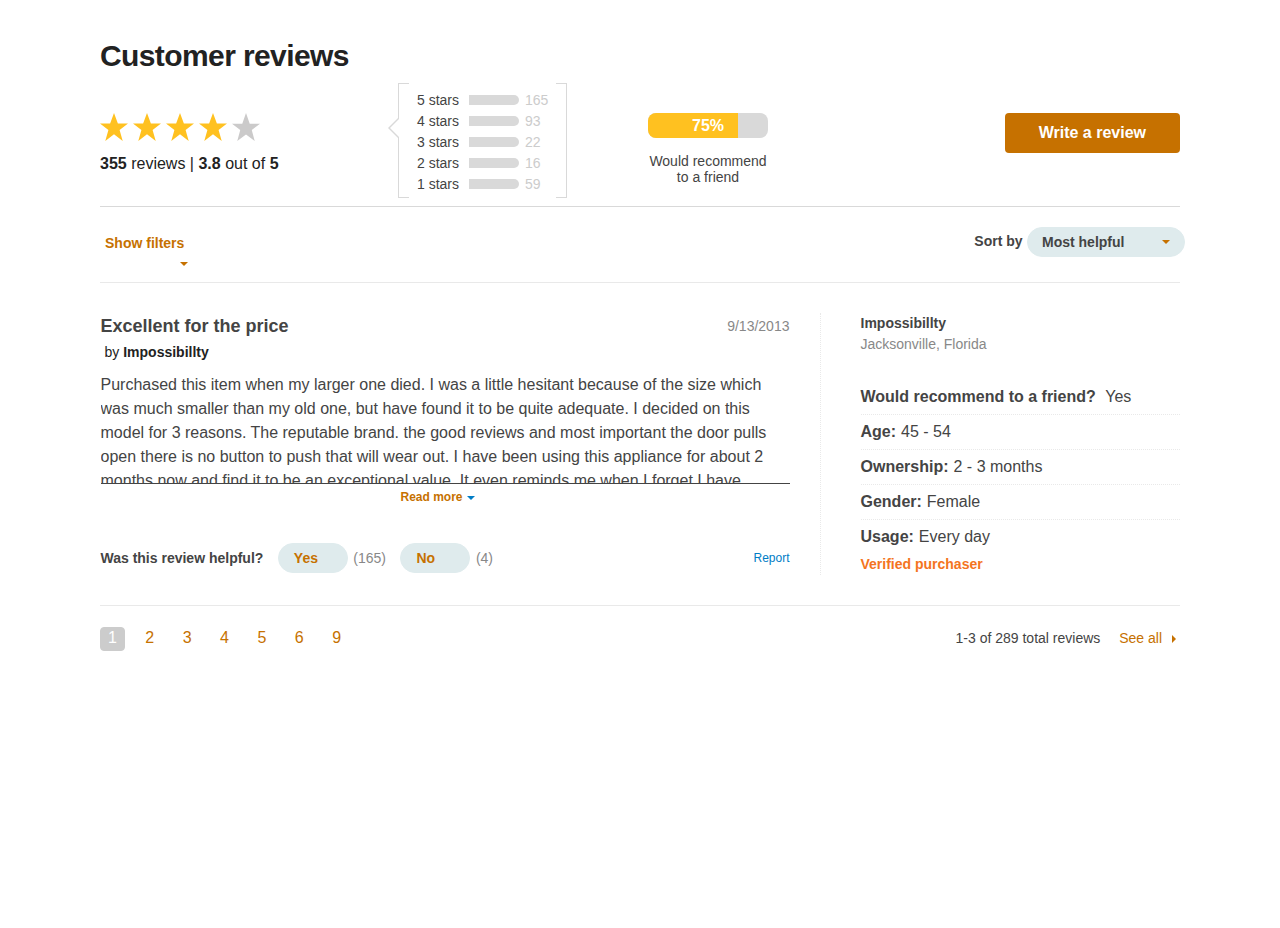
==== index.html @ bdad14a5 "adding source files" ====
<!DOCTYPE html>
<html class="no-js" lang="">
    <head>
        <meta name="generator" content="HTML Tidy for Mac OS X (vers 31 October 2006 - Apple Inc. build 15.15), see www.w3.org">
        <meta charset="utf-8">
        <meta http-equiv="x-ua-compatible" content="ie=edge">
        <title></title>
        <meta name="description" content="">
        <meta name="viewport" content="width=device-width, initial-scale=1">
        <link rel="stylesheet" href="css/main.css" type="text/css">
        <link rel="stylesheet" href="css/histogram.css" type="text/css">

        <script src="https://ajax.googleapis.com/ajax/libs/jquery/2.1.3/jquery.min.js"></script>
        <script type="text/javascript" src="js/main.js"></script>
        <script type="text/javascript" src="js/bvAnalyticsAPITracker.min.js"></script>

    </head>
    <body>
        <div class="wrapper">
                <div class="grid review-header">
                    <div class="col8">
                        <p class="heading-a">
                            Customer reviews
                        </p>
                    </div>
                </div>
                <div id="CGC_Container" class="see-all-reviews">
                    <form class="review-list js-review-scroll-to">
                        <div class="js-review-summary-header review-summary-header" data-view-cid="view35">
                            <h2 class="visuallyhidden">
                                Customer Reviews | 355 reviews | 3.8 out of 5
                            </h2>
                            <div class="review-summary Grid">
                                <div class="Grid-col u-size-9-12-m">
                                    <div class="Grid Grid--gutters">
                                        <div class="Grid-col u-size-8-12-m">
                                            <div itemprop="aggregateRating" itemscope="" itemtype="http://schema.org/AggregateRating" class="Grid-col u-size-1-2 stars stars-large pull-left hide-content display-inline-block-m">
                                                <i class="star star-rated"></i>
                                                <i class="star star-rated"></i>
                                                <i class="star star-rated"></i>
                                                <i class="star star-rated"></i>
                                                <i class="star star-empty"></i>
                                                <span class="visuallyhidden">4.0 stars</span>
                                                <p class="heading-e">
                                                    <span itemprop="ratingCount">355</span> reviews | <span itemprop="ratingValue">3.8</span> out of <span itemprop="bestRating">5</span>
                                                </p>
                                            </div>
                                            <div itemprop="aggregateRating" itemscope="" itemtype="http://schema.org/AggregateRating" class="Grid-col u-size-1-2 stars stars mweb-stars pull-left hide-content-m">
                                                <span class="visuallyhidden">4.0 stars</span>
                                                <p class="heading-e">
                                                    <span itemprop="ratingCount">355</span> reviews | <span itemprop="ratingValue">3.8</span> out of <span itemprop="bestRating">5</span>
                                                </p>
                                            </div>
                                            <div class="Grid-col u-size-1-2 percentage-indicator-text-wrapper mweb-reco pull-left hide-content-m">
                                                <div class="meter">
                                                    <span style="width: 75%" class="meter-bar"><b class="meter-text">75%</b></span>
                                                </div><span class="percentage-indicator-text">Would recommend to a friend</span>
                                            </div>
                                            <div class="review-histogram pull-left">
                                                <div class="review-histogram-wrapper">
                                                    <div class="js-rating-filter rating-filter" data-value="rating:eq:5">
                                                        <div class="meter-inline">
                                                            5 stars
                                                        </div>
                                                        <div class="meter histogram"></div><span class="rating-val">165</span>
                                                    </div>
                                                    <div class="js-rating-filter rating-filter" data-value="rating:eq:4">
                                                        <div class="meter-inline">
                                                            4 stars
                                                        </div>
                                                        <div class="meter histogram"></div><span class="rating-val">93</span>
                                                    </div>
                                                    <div class="js-rating-filter rating-filter" data-value="rating:eq:3">
                                                        <div class="meter-inline">
                                                            3 stars
                                                        </div>
                                                        <div class="meter histogram"></div><span class="rating-val">22</span>
                                                    </div>
                                                    <div class="js-rating-filter rating-filter" data-value="rating:eq:2">
                                                        <div class="meter-inline">
                                                            2 stars
                                                        </div>
                                                        <div class="meter histogram"></div><span class="rating-val">16</span>
                                                    </div>
                                                    <div class="js-rating-filter rating-filter" data-value="rating:eq:1">
                                                        <div class="meter-inline">
                                                            1 stars
                                                        </div>
                                                        <div class="meter histogram"></div><span class="rating-val">59</span>
                                                    </div>
                                                </div>
                                            </div>
                                        </div>
                                        <div class="hide-content-m">
                                            <div class="Grid-col u-size-3-12-m review-sort">
                                                <label class="label font-semibold">Sort by</label>
                                                <div class="chooser js-chooser chooser-fixed-width chooser-alt" style="width: 148px;">
                                                    <div class="chooser-option-list rendered">
                                                        <div class="chooser-option-current js-chooser-option-current" role="button" tabindex="0" aria-expanded="false">
                                                            Most helpful
                                                        </div><button class="chooser-option js-chooser-option" type="button" data-chooser-value="helpful" tabindex="-1">Most helpful</button><button class="chooser-option js-chooser-option" type="button" data-chooser-value="submission-desc" tabindex="-1">Newest to oldest</button><button class="chooser-option js-chooser-option" type="button" data-chooser-value="submission-asc" tabindex="-1">Oldest to newest</button><button class="chooser-option js-chooser-option" type="button" data-chooser-value="rating-desc" tabindex="-1">High to low rating</button><button class="chooser-option js-chooser-option" type="button" data-chooser-value="rating-asc" tabindex="-1">Low to high rating</button>
                                                    </div>
                                                </div><select class="js-selector js-reviews-sort chooser-alt chooser-fixed-width visuallyhidden" tabindex="-1" aria-hidden="true">
                                                    <option selected value="helpful">
                                                        Most helpful
                                                    </option>
                                                    <option value="submission-desc">
                                                        Newest to oldest
                                                    </option>
                                                    <option value="submission-asc">
                                                        Oldest to newest
                                                    </option>
                                                    <option value="rating-desc">
                                                        High to low rating
                                                    </option>
                                                    <option value="rating-asc">
                                                        Low to high rating
                                                    </option>
                                                </select>
                                            </div>
                                            <div class="review-stats mweb-review-stats copy-small pull-left">
                                                1-3 of 289 total reviews
                                            </div>
                                        </div>
                                        <div class="Grid-col u-size-4-12-m percentage-indicator-text-wrapper hide-content display-inline-block-m">
                                            <div class="meter">
                                                <span style="width: 75%" class="meter-bar"><b class="meter-text">75%</b></span>
                                            </div><span class="percentage-indicator-text">Would recommend to a friend</span>
                                        </div>
                                    </div>
                                </div>
                                <div class="Grid-col u-size-3-12-m">
                                    <a href="#" class="js-write-review btn pull-right" id="WMItemWriteReviewLnk">Write a review</a>
                                </div>
                            </div>
                        </div>
                        <div class="js-review-content-list" data-view-cid="view37">
                            <input type="hidden" name="currentLimit" class="review-limit" value="3"> <input type="hidden" name="currentPage" class="review-page" value="1"> <input type="hidden" name="currentSort" class="review-sort" value="helpful"> <input type="hidden" name="rating" class="review-rating" value="">
                            <div class="js-review-filters review-filters expander hide-content display-inline-block-m">
                                <div class="Grid">
                                    <div class="Grid-col u-size-9-12-m review-filter-toggle-container">
                                        <div class="review-filter-toggle">
                                            <a class="js-expander-toggle more-link" href="#" id="WMItemAgeShowFltrLnk">Show filters</a>
                                        </div>
                                    </div>
                                    <div class="Grid-col u-size-3-12-m review-sort">
                                        <label class="label font-semibold">Sort by</label>
                                        <div class="chooser js-chooser chooser-fixed-width chooser-alt" style="width: 148px;">
                                            <div class="chooser-option-list rendered">
                                                <div class="chooser-option-current js-chooser-option-current" role="button" tabindex="0" aria-expanded="false">
                                                    Most helpful
                                                </div><button class="chooser-option js-chooser-option" type="button" data-chooser-value="helpful" tabindex="-1">Most helpful</button><button class="chooser-option js-chooser-option" type="button" data-chooser-value="submission-desc" tabindex="-1">Newest to oldest</button><button class="chooser-option js-chooser-option" type="button" data-chooser-value="submission-asc" tabindex="-1">Oldest to newest</button><button class="chooser-option js-chooser-option" type="button" data-chooser-value="rating-desc" tabindex="-1">High to low rating</button><button class="chooser-option js-chooser-option" type="button" data-chooser-value="rating-asc" tabindex="-1">Low to high rating</button>
                                            </div>
                                        </div><select class="js-selector js-reviews-sort chooser-alt chooser-fixed-width visuallyhidden" tabindex="-1" aria-hidden="true">
                                            <option selected value="helpful">
                                                Most helpful
                                            </option>
                                            <option value="submission-desc">
                                                Newest to oldest
                                            </option>
                                            <option value="submission-asc">
                                                Oldest to newest
                                            </option>
                                            <option value="rating-desc">
                                                High to low rating
                                            </option>
                                            <option value="rating-asc">
                                                Low to high rating
                                            </option>
                                        </select>
                                    </div>
                                </div>
                                <div class="expander-content module age-gender-filters">
                                    <div class="Grid">
                                        <div class="Grid-col u-size-4-12-m pull-left">
                                            <p class="heading-e">
                                                Age
                                            </p>
                                            <div class="Grid grid-padded js-reviews-filter js-age-filter">
                                                <div class="Grid-col u-size-6-12-m">
                                                    <ul class="block-list module">
                                                        <li class="option" data-filter="age:18-24">
                                                            <input type="checkbox" name="age-1" id="age-1" value="contextdatavalue_age:18-24"> <label for="age-1">18-24</label>
                                                        </li>
                                                        <li class="option" data-filter="age:25-34">
                                                            <input type="checkbox" name="age-2" id="age-2" value="contextdatavalue_age:25-34"> <label for="age-2">25-34</label>
                                                        </li>
                                                        <li class="option" data-filter="age:35-44">
                                                            <input type="checkbox" name="age-3" id="age-3" value="contextdatavalue_age:35-44"> <label for="age-3">35-44</label>
                                                        </li>
                                                    </ul>
                                                </div>
                                                <div class="Grid-col u-size-6-12-m">
                                                    <ul class="block-list module">
                                                        <li class="option" data-filter="age:45-54">
                                                            <input type="checkbox" name="age-4" id="age-4" value="contextdatavalue_age:45-54"> <label for="age-4">45-54</label>
                                                        </li>
                                                        <li class="option" data-filter="age:55-64">
                                                            <input type="checkbox" name="age-5" id="age-5" value="contextdatavalue_age:55-64"> <label for="age-5">55-64</label>
                                                        </li>
                                                        <li class="option" data-filter="age:65%2B">
                                                            <input type="checkbox" name="age-6" id="age-6" value="contextdatavalue_age:65%2B"> <label for="age-6">65 and older</label>
                                                        </li>
                                                    </ul>
                                                </div>
                                            </div>
                                        </div>
                                        <div class="Grid-col u-size-2-12-m pull-left">
                                            <p class="heading-e">
                                                Gender
                                            </p>
                                            <ul class="block-list module js-reviews-filter js-gender-filter">
                                                <li class="option" data-filter="gender:male">
                                                    <input type="checkbox" name="gender-1" id="gender-1" value="contextdatavalue_gender:male"> <label for="gender-1">Male</label>
                                                </li>
                                                <li class="option" data-filter="gender:female">
                                                    <input type="checkbox" name="gender-2" id="gender-2" value="contextdatavalue_gender:female"> <label for="gender-2">Female</label>
                                                </li>
                                            </ul>
                                        </div>
                                    </div>
                                </div>
                            </div>
                            <div class="js-review-list">
                                <div class="Grid customer-review js-customer-review" data-content-id="14897106" data-view-cid="view39" data-model-cid="c40">
                                    <div class="Grid-col u-size-8-12-m customer-review-body">
                                        <div class="Grid">
                                            <div class="Grid-col u-size-10-12-m customer-review-title">
                                                Excellent for the price
                                            </div><span class="Grid-col u-size-2-12-m customer-review-date hide-content display-inline-block-m">9/13/2013</span>
                                        </div>
                                        <h3 class="visuallyhidden">
                                            Customer review by Impossibillty
                                        </h3>
                                        <div class="stars customer-stars">
                                            <span class="visuallyhidden">5.0 stars</span> <span class="customer-review-date hide-content-m">9/13/2013</span> <span class="customer-name hide-content display-inline-block-m">by <span class="customer-name-heavy">Impossibillty</span></span>
                                        </div>
                                        <div class="customer-name hide-content-m">
                                            by <span class="customer-name-heavy">Impossibillty</span>
                                        </div>
                                        <div class="customer-review-text">
                                            <p class="js-customer-review-text" data-max-height="110"></p>
                                            <div class="ellipsis-content module" style="max-height: 110px;">
                                                Purchased this item when my larger one died. I was a little hesitant because of the size which was much smaller than my old one, but have found it to be quite adequate. I decided on this model for 3 reasons. The reputable brand. the good reviews and most important the door pulls open there is no button to push that will wear out. I have been using this appliance for about 2 months now and find it to be an exceptional value. It even reminds me when I forget I have heated something. The timer can be used at the same time you cook which was very nice to find. It heats quickly so quickly in fact I have found it takes much less time than my larger one did and have had to adjust the times on some things..it also cooks and heats more evenly. The control panel is flat. Easy to clean and is relatively quite. Over all I am very pleased with the purchase. I will purchase it again if it is still available when I need another new one. I highly recommend this oven. It is a great deal for the money. It also arrived 5 days ahead of schedule.
                                            </div>
                                            <div class="js-ellipsis-read-more ellipsis-read-more">
                                                <a href="#">Read more</a>
                                            </div>
                                        </div>
                                        <div class="btn-vote-group js-btn-vote-group customer-review-voting hide-content display-inline-block-m">
                                            <span class="btn-vote-heading">Was this review helpful?</span> <button type="button" class="btn btn-vote js-btn-vote-yes"> Yes</button> <span class="btn-vote-count">(<span class="js-vote-positive-count">165</span>)</span> <button type="button" class="btn btn-vote js-btn-vote-no"> No</button> <span class="btn-vote-count">(<span class="js-vote-negative-count">4</span>)</span> <button class="btn btn-link customer-review-report-btn js-btn-report pull-right">&nbsp;Report</button>
                                            <div class="pull-right hide-content thank-you-report js-thank-you-report">
                                                Thank you! You have successfully submitted feedback for this review.
                                            </div>
                                        </div>
                                        <div class="Grid Grid--gutters btn-vote-group js-btn-vote-group customer-review-voting hide-content-m">
                                            <div class="Grid-col">
                                                <div class="btn-vote-heading">
                                                    Was this answer helpful?
                                                </div>
                                            </div>
                                            <div class="Grid-col u-size-1-2">
                                                <button type="button" class="btn btn-vote js-btn-vote-yes">Yes&nbsp;<span class="btn-vote-count">(<span class="js-vote-positive-count-mweb">165</span>)</span></button>
                                            </div>
                                            <div class="Grid-col u-size-1-2">
                                                <button type="button" class="btn btn-vote js-btn-vote-no">No&nbsp;<span class="btn-vote-count">(<span class="js-vote-negative-count-mweb">4</span>)</span></button>
                                            </div>
                                        </div>
                                    </div>
                                    <div class="Grid-col u-size-4-12-m customer-info hide-content display-inline-block-m">
                                        <div>
                                            Impossibillty
                                        </div>
                                        <div class="customer-location">
                                            Jacksonville, Florida
                                        </div>
                                        <div class="customer-attributes">
                                            <div>
                                                Would recommend to a friend? <span>Yes</span>
                                            </div>
                                            <div>
                                                Age:<span>45 - 54</span>
                                            </div>
                                            <div>
                                                Ownership:<span>2 - 3 months</span>
                                            </div>
                                            <div>
                                                Gender:<span>Female</span>
                                            </div>
                                            <div>
                                                Usage:<span>Every day</span>
                                            </div>
                                        </div>
                                        <div class="review-badges-container">
                                            <div class="js-flyout flyout flyout-top">
                                                <div class="flyout-backdrop"></div><a href="#" role="button" class="js-flyout-toggle review-badge" aria-expanded="false" aria-describedby="flyout38">Verified purchaser</a>
                                                <div class="js-flyout-modal flyout-modal" id="flyout38">
                                                    <div class="review-badge">
                                                        Verified purchaser
                                                    </div>
                                                    <div>
                                                        Customer has been confirmed to have purchased the item from Walmart.
                                                    </div>
                                                </div>
                                            </div>
                                        </div>
                                    </div>
                                </div>
                                <!-- 2nd review -->
                                <!-- <div class="Grid customer-review js-customer-review" data-content-id="8141362" data-view-cid="view42" data-model-cid="c43">
                                    <div class="Grid-col u-size-8-12-m customer-review-body">
                                        <div class="Grid">
                                            <div class="Grid-col u-size-10-12-m customer-review-title">
                                                Wonderful Microwave!
                                            </div><span class="Grid-col u-size-2-12-m customer-review-date hide-content display-inline-block-m">8/30/2012</span>
                                        </div>
                                        <h3 class="visuallyhidden">
                                            Customer review by Dakota57
                                        </h3>
                                        <div class="stars customer-stars">
                                            <span class="visuallyhidden">5.0 stars</span> <span class="customer-review-date hide-content-m">8/30/2012</span> <span class="customer-name hide-content display-inline-block-m">by <span class="customer-name-heavy">Dakota57</span></span>
                                        </div>
                                        <div class="customer-name hide-content-m">
                                            by <span class="customer-name-heavy">Dakota57</span>
                                        </div>
                                        <div class="customer-review-text">
                                            <p class="js-customer-review-text" data-max-height="110"></p>
                                            <div class="ellipsis-content module" style="max-height: 110px;">
                                                I was a little concerned after reading some of the reviews here but when I checked online for reviews at other sites which were much better I was satisfied enough to order one. And I'm so happy I did. This is a lovely looking unit and works perfectly. Its not so big it consumes a vast amount of counter space yet is big enough I've not come across not being able to use any of my microware which I'd used in a much larger unit. My other was the same wattage but for whatever reason this one cooks so much faster and by far more evenly then my last much more expensive one even when it was new. They both had the rotating plates inside so I'm not sure what the difference is but this is much better. I haven't found the exterior walls to be flimsy at all as I saw someone else mention and even though its in a place its side gets bumped a lot by other objects ( my canisters) I've not seen a single mar or dent. I've also seem mention the beep is loud. Its slightly louder than my old one but not much at all and will beep 5 times about a minute apart to let you know its finished cooking. I would recommend this to anyone !
                                            </div>
                                            <div class="js-ellipsis-read-more ellipsis-read-more">
                                                <a href="#">Read more</a>
                                            </div>
                                        </div>
                                        <div class="btn-vote-group js-btn-vote-group customer-review-voting hide-content display-inline-block-m">
                                            <span class="btn-vote-heading">Was this review helpful?</span> <button type="button" class="btn btn-vote js-btn-vote-yes"> Yes</button> <span class="btn-vote-count">(<span class="js-vote-positive-count">127</span>)</span> <button type="button" class="btn btn-vote js-btn-vote-no"> No</button> <span class="btn-vote-count">(<span class="js-vote-negative-count">2</span>)</span> <button class="btn btn-link customer-review-report-btn js-btn-report pull-right">&nbsp;Report</button>
                                            <div class="pull-right hide-content thank-you-report js-thank-you-report">
                                                Thank you! You have successfully submitted feedback for this review.
                                            </div>
                                        </div>
                                        <div class="Grid Grid--gutters btn-vote-group js-btn-vote-group customer-review-voting hide-content-m">
                                            <div class="Grid-col">
                                                <div class="btn-vote-heading">
                                                    Was this answer helpful?
                                                </div>
                                            </div>
                                            <div class="Grid-col u-size-1-2">
                                                <button type="button" class="btn btn-vote js-btn-vote-yes">Yes&nbsp;<span class="btn-vote-count">(<span class="js-vote-positive-count-mweb">127</span>)</span></button>
                                            </div>
                                            <div class="Grid-col u-size-1-2">
                                                <button type="button" class="btn btn-vote js-btn-vote-no">No&nbsp;<span class="btn-vote-count">(<span class="js-vote-negative-count-mweb">2</span>)</span></button>
                                            </div>
                                        </div>
                                    </div>
                                    <div class="Grid-col u-size-4-12-m customer-info hide-content display-inline-block-m">
                                        <div>
                                            Dakota57
                                        </div>
                                        <div class="customer-location">
                                            New Mexico
                                        </div>
                                        <div class="customer-attributes">
                                            <div>
                                                Would recommend to a friend? <span>Yes</span>
                                            </div>
                                            <div>
                                                Age:<span>55 - 64</span>
                                            </div>
                                            <div>
                                                Ownership:<span>2 - 7 weeks</span>
                                            </div>
                                            <div>
                                                Gender:<span>Female</span>
                                            </div>
                                            <div>
                                                Usage:<span>Every day</span>
                                            </div>
                                        </div>
                                        <div class="review-badges-container">
                                            <div class="review-badge">
                                                Top 1000 contributor
                                            </div>
                                        </div>
                                    </div>
                                </div> -->
                                <!-- 3rd review -->
                                <!--  <div class="Grid customer-review js-customer-review" data-content-id="15852330" data-view-cid="view46" data-model-cid="c47">
                                    <div class="Grid-col u-size-8-12-m customer-review-body">
                                        <div class="Grid">
                                            <div class="Grid-col u-size-10-12-m customer-review-title">
                                                Nice microwave
                                            </div><span class="Grid-col u-size-2-12-m customer-review-date hide-content display-inline-block-m">9/17/2013</span>
                                        </div>
                                        <h3 class="visuallyhidden">
                                            Customer review by StretchWalley
                                        </h3>
                                        <div class="stars customer-stars">
                                            <span class="visuallyhidden">5.0 stars</span> <span class="customer-review-date hide-content-m">9/17/2013</span> <span class="customer-name hide-content display-inline-block-m">by <span class="customer-name-heavy">StretchWalley</span></span>
                                        </div>
                                        <div class="customer-name hide-content-m">
                                            by <span class="customer-name-heavy">StretchWalley</span>
                                        </div>
                                        <div class="customer-review-text">
                                            <p class="js-customer-review-text" data-max-height="110"></p>
                                            <div class="ellipsis-content module" style="max-height: 110px;">
                                                We nought this mocrowave on line because it was so much cheaper then in the store. A full size microwave for what they were selling a dorm size microwave in the store for. We plugged it in and it works great. I read the reviews and they were not great but for the price we took a shot. I am not sure what everyone else was looking for or expecting in a microwave but this one does everything I have asked it to do - it heats up food... No problems so far. Just in case we should have a problem I bought the 2 year extended warranty plan for $5. They will replace the microwave for 2 years - no questions asked. What more could you ask for in a microwave?!
                                            </div>
                                            <div class="js-ellipsis-read-more ellipsis-read-more">
                                                <a href="#">Read more</a>
                                            </div>
                                        </div>
                                        <div class="btn-vote-group js-btn-vote-group customer-review-voting hide-content display-inline-block-m">
                                            <span class="btn-vote-heading">Was this review helpful?</span> <button type="button" class="btn btn-vote js-btn-vote-yes"> Yes</button> <span class="btn-vote-count">(<span class="js-vote-positive-count">60</span>)</span> <button type="button" class="btn btn-vote js-btn-vote-no"> No</button> <span class="btn-vote-count">(<span class="js-vote-negative-count">10</span>)</span> <button class="btn btn-link customer-review-report-btn js-btn-report pull-right">&nbsp;Report</button>
                                            <div class="pull-right hide-content thank-you-report js-thank-you-report">
                                                Thank you! You have successfully submitted feedback for this review.
                                            </div>
                                        </div>
                                        <div class="Grid Grid--gutters btn-vote-group js-btn-vote-group customer-review-voting hide-content-m">
                                            <div class="Grid-col">
                                                <div class="btn-vote-heading">
                                                    Was this answer helpful?
                                                </div>
                                            </div>
                                            <div class="Grid-col u-size-1-2">
                                                <button type="button" class="btn btn-vote js-btn-vote-yes">Yes&nbsp;<span class="btn-vote-count">(<span class="js-vote-positive-count-mweb">60</span>)</span></button>
                                            </div>
                                            <div class="Grid-col u-size-1-2">
                                                <button type="button" class="btn btn-vote js-btn-vote-no">No&nbsp;<span class="btn-vote-count">(<span class="js-vote-negative-count-mweb">10</span>)</span></button>
                                            </div>
                                        </div>
                                    </div>
                                    <div class="Grid-col u-size-4-12-m customer-info hide-content display-inline-block-m">
                                        <div>
                                            StretchWalley
                                        </div>
                                        <div class="customer-location">
                                            Gulfport, ms
                                        </div>
                                        <div class="customer-attributes">
                                            <div>
                                                Would recommend to a friend? <span>Yes</span>
                                            </div>
                                            <div>
                                                Age:<span>35 - 44</span>
                                            </div>
                                            <div>
                                                Ownership:<span>2 - 7 weeks</span>
                                            </div>
                                            <div>
                                                Gender:<span>Female</span>
                                            </div>
                                            <div>
                                                Usage:<span>Every day</span>
                                            </div>
                                        </div>
                                        <div class="review-badges-container">
                                            <div class="js-flyout flyout flyout-top">
                                                <div class="flyout-backdrop"></div><a href="#" role="button" class="js-flyout-toggle review-badge" aria-expanded="false" aria-describedby="flyout45">Verified purchaser</a>
                                                <div class="js-flyout-modal flyout-modal" id="flyout45">
                                                    <div class="review-badge">
                                                        Verified purchaser
                                                    </div>
                                                    <div>
                                                        Customer has been confirmed to have purchased the item from Walmart.
                                                    </div>
                                                </div>
                                            </div>
                                        </div>
                                    </div>
                                </div> -->
                            </div>
                            <div class="js-review-pagination-bottom">
                                <div class="review-pagination js-review-pagination">
                                    <div class="paginator-list pull-left">
                                        <ul>
                                            <li><a href="#" role="button" class="js-pagination link active" data-page="1">1</a></li>
                                            <li><a href="#" role="button" class="js-pagination link" data-page="2">2</a></li>
                                            <li><a href="#" role="button" class="js-pagination link" data-page="3">3</a></li>
                                            <li><a href="#" role="button" class="js-pagination link" data-page="4">4</a></li>
                                            <li><a href="#" role="button" class="js-pagination link" data-page="5">5</a></li>
                                            <li><a href="#" role="button" class="js-pagination link" data-page="6">6</a></li>
                                            <li><a href="#" role="button" class="js-pagination link" data-page="9">9</a></li>
                                        </ul>
                                    </div>
                                    <div class="review-stats copy-small pull-right">
                                        <span>1-3 of 289 total reviews</span> <a href="/reviews/product/19423451" class="js-reviews-see-all arrow-link" id="WMItemSeeAllRevLnk">See all</a>
                                    </div>
                                </div>
                            </div>
                            <div class="mweb-review-button hide-content-m"></div>
                        </div>
                    </form>
                </div>
            </div>  
    </body>
</html>
---- css/main.css ----
html {
    color:#222;
    font-size:1em;
    line-height:1.4
}


/*C67100
*/
/* ==========================================================================
   Sample Specific 
   ========================================================================== 
*/
* {
    -moz-box-sizing:border-box;
    box-sizing:border-box
}

.wrapper{

    margin:0 100px;
}
.review-header {
    margin:28px 0 0
}

.heading-a {
    margin:5px 0 0;
    font-size:30px;
    color:#222;
    font-weight:600
}

.review-header:before,.review-header:after {
    content:"";
    display:table
}

.col8 {
    float:left;
    width:66.666666666667%;
    min-height:10px
}

.col8:before,.col8:after {
    content:"";
    display:table
}

form {
    margin:0
}

.visuallyhidden,.variants input,.option input,.radio input,.radio-option input,.radio-expanded input {
    position:absolute!important;
    overflow:hidden!important;
    display:block!important;
    width:1px!important;
    height:1px!important;
    margin:-1px!important;
    padding:0!important;
    border:0!important;
    clip:rect(0 0 0 0)!important
}

h2 {
    font-size:25px;
    font-weight:700;
    letter-spacing:-.02em
}

/*button*/
.btn,.btn:hover,.btn:focus,.btn:visited {
    color:#fff;
    outline:0
}

.btn {
    border-radius:4px
}

.btn {
    -moz-osx-font-smoothing:grayscale;
    -webkit-font-smoothing:antialiased;
    display:inline-block;
    padding:12px 34px;
    border:0;
    background-color:#C67100;
    font-size:16px;
    font-weight:600;
    line-height:1;
    text-align:center;
    vertical-align:middle;
    text-decoration:none
}

article,aside,details,figcaption,figure,footer,header,hgroup,main,nav,section,summary {
    display:block
}

audio,canvas,video {
    display:inline-block
}

audio:not([controls]) {
    display:none;
    height:0
}

[hidden] {
    display:none
}

html {
    font-size:100%;
    -ms-text-size-adjust:100%;
    -webkit-text-size-adjust:100%
}

html,button,input,select,textarea {
    font-family:sans-serif
}

body {
    margin:0
}

a:focus {
    outline:thin dotted
}

a:active,a:hover {
    outline:0
}

h1 {
    font-size:2em
}

h2 {
    font-size:1.5em
}

h3 {
    font-size:1.17em
}

h4 {
    font-size:1em
}

h5 {
    font-size:.83em
}

h6 {
    font-size:.67em
}

abbr[title] {
    border-bottom:1px dotted
}

b,strong {
    font-weight:700
}

blockquote {
    margin:1em 40px
}

dfn {
    font-style:italic
}

hr {
    height:0
}

mark {
    background:#ff0;
    color:#000
}

p,pre {
    margin:1em 0
}

code,kbd,pre,samp {
    font-family:monospace,serif;
    font-size:1em
}

pre {
    white-space:pre;
    white-space:pre-wrap;
    word-wrap:break-word
}

q {
    quotes:none
}

q:before,q:after {
    content:"";
    content:none
}

small {
    font-size:80%
}

sub,sup {
    font-size:75%;
    line-height:0;
    position:relative;
    vertical-align:baseline
}

sup {
    top:-.5em
}

sub {
    bottom:-.25em
}

dl,menu,ol,ul {
    margin:1em 0
}

dd {
    margin:0 0 0 40px
}

menu,ol,ul {
    padding:0 0 0 40px
}

nav ul,nav ol {
    list-style:none;
    list-style-image:none
}

img {
    border:0;
    -ms-interpolation-mode:bicubic
}

svg:not(:root) {
    overflow:hidden
}

figure {
    margin:0
}

form {
    margin:0
}

fieldset {
    border:1px solid silver;
    margin:0 2px;
    padding:.35em .625em .75em
}

legend {
    border:0;
    padding:0;
    white-space:normal
}

button,input,select,textarea {
    font-size:100%;
    margin:0;
    vertical-align:baseline
}

button,input {
    line-height:normal
}

button,select {
    text-transform:none
}

button,html input[type=button],input[type=reset],input[type=submit] {
    -webkit-appearance:button;
    cursor:pointer
}

button[disabled],html input[disabled] {
    cursor:default
}

input[type=checkbox],input[type=radio] {
    padding:0
}

input[type=search] {
    -webkit-appearance:textfield
}

input[type=search]::-webkit-search-cancel-button,input[type=search]::-webkit-search-decoration {
    -webkit-appearance:none
}

button::-moz-focus-inner,input::-moz-focus-inner {
    border:0;
    padding:0
}

textarea {
    overflow:auto;
    vertical-align:top
}

table {
    border-collapse:collapse;
    border-spacing:0
}

@font-face {
    font-family:WalmartIcons;
    src:url(//i5.walmartimages.com/dfw/63fd9f59-6924/k2-_68851acd-2d09-4b76-ac5a-c7d95dc80eb9.v1.eot);
    font-weight:400;
    font-style:normal
}

@font-face {
    font-family:WalmartIcons;
    src:url(/static/fonts/walmarticons/walmarticons.woff2) format("woff2"),url(//i5.walmartimages.com/dfw/63fd9f59-eded/k2-_77a2deb1-e1d9-473c-8869-2b7c4ebaca08.v1.woff) format("woff"),url(//i5.walmartimages.com/dfw/63fd9f59-7cd4/k2-_5b01c051-77f9-4317-8026-7e736a231d2c.v1.ttf) format("truetype");
    font-weight:400;
    font-style:normal
}

.wmicon {
    font-family:WalmartIcons;
    font-style:normal;
    font-weight:400;
    text-align:center;
    -mos-osx-font-smoothing:grayscale;
    -webkit-font-smoothing:antialiased;
    display:inline-block;
    line-height:normal
}

.wmicon:before {
    content:"";
    display:inline;
    speak:none
}

.wmicon-14 {
    font-size:14px
}

.wmicon-16 {
    font-size:16px
}

.wmicon-20 {
    font-size:20px
}

.wmicon-26 {
    font-size:26px
}

.wmicon-32 {
    font-size:32px
}

.wmicon-36 {
    font-size:36px
}

.wmicon-cart:before {
    content:"\e000"
}

.wmicon-list:before {
    content:"\e002"
}

.wmicon-gift:before {
    content:"\e003"
}

.wmicon-pin:before {
    content:"\e004"
}

.wmicon-card:before {
    content:"\e005"
}

.wmicon-search:before {
    content:"\e006"
}

.wmicon-help:before {
    content:"\e007"
}

.wmicon-zoom:before {
    content:"\e008"
}

.wmicon-menu:before {
    content:"\e009"
}

.wmicon-grid:before {
    content:"\e010"
}

.wmicon-lock:before {
    content:"\e011"
}

.wmicon-package:before {
    content:"\e013"
}

.wmicon-truck:before {
    content:"\e015"
}

.wmicon-print:before {
    content:"\e017"
}

.wmicon-mail:before {
    content:"\e018"
}

.wmicon-twitter:before {
    content:"\e019"
}

.wmicon-pinterest:before {
    content:"\e020"
}

.wmicon-facebook:before {
    content:"\e021"
}

.wmicon-add-to-cart:before {
    content:"\e022"
}

.wmicon-add-to-list:before {
    content:"\e023"
}

.wmicon-store:before {
    content:"\e024"
}

.wmicon-add:before {
    content:"\e025"
}

.wmicon-weekly-ad:before {
    content:"\e026"
}

.wmicon-zoom-out:before {
    content:"\e027"
}

.wmicon-vudu:before {
    content:"\e028"
}

.wmicon-vudu-alt:before {
    content:"\e080"
}

.wmicon-youtube:before {
    content:"\e029"
}

.wmicon-google-plus:before {
    content:"\e030"
}

.wmicon-mobile:before {
    content:"\e031"
}

.wmicon-angle-left:before {
    content:"\e032"
}

.wmicon-angle-right:before {
    content:"\e033"
}

.wmicon-ok:before {
    content:"\e034"
}

.wmicon-exclamation-circle:before {
    content:"\e035"
}

.wmicon-caret-down:before {
    content:"\e036"
}

.wmicon-caret-up:before {
    content:"\e037"
}

.wmicon-remove:before {
    content:"\e038"
}

.wmicon-play:before {
    content:"\e040"
}

.wmicon-ban-circle:before {
    content:"\e041"
}

.wmicon-spark:before {
    content:"\e042"
}

.wmicon-trophy:before {
    content:"\e043"
}

.wmicon-star:before {
    content:"\e044"
}

.wmicon-user:before {
    content:"\e045"
}

.wmicon-thumbs-up:before {
    content:"\e046"
}

.wmicon-comment:before {
    content:"\e047"
}

.wmicon-play-circle:before {
    content:"\e048"
}

.wmicon-new-window:before {
    content:"\e049"
}

.wmicon-thumbs-alt-up:before {
    content:"\e050"
}

.wmicon-thumbs-alt-down:before {
    content:"\e051"
}

.wmicon-flag:before {
    content:"\e052"
}

.wmicon-modal:before {
    content:"\e053"
}

.wmicon-clock:before {
    content:"\e054"
}

.wmicon-savings-catcher:before {
    content:"\e055"
}

.wmicon-gift-card:before {
    content:"\e056"
}

.wmicon-credit-card:before {
    content:"\e057"
}

.wmicon-membership:before {
    content:"\e058"
}

.wmicon-pharmacy:before {
    content:"\e059"
}

.wmicon-instagram:before {
    content:"\e060"
}

.wmicon-laptop:before {
    content:"\e061"
}

.wmicon-heart:before {
    content:"\e062"
}

.wmicon-plane:before {
    content:"\e063"
}

.wmicon-user-alt:before {
    content:"\e064"
}

.wmicon-bag:before {
    content:"\e065"
}

.wmicon-calendar:before {
    content:"\e066"
}

.wmicon-onesie:before {
    content:"\e067"
}

@-webkit-keyframes spin-clockwise {
from {
    -webkit-transform:rotate(0deg);
    transform:rotate(0deg)
}

to {
    -webkit-transform:rotate(360deg);
    transform:rotate(360deg)
}
}

@keyframes spin-clockwise {
from {
    -webkit-transform:rotate(0deg);
    transform:rotate(0deg)
}

to {
    -webkit-transform:rotate(360deg);
    transform:rotate(360deg)
}
}

@-webkit-keyframes zoom-inverse {
from {
    filter:alpha(Opacity=0);
    opacity:0;
    -webkit-transform:scale(3);
    transform:scale(3)
}

33% {
    filter:alpha(Opacity=100);
    opacity:1
}

to {
    -webkit-transform:scale(1);
    transform:scale(1)
}
}

@keyframes zoom-inverse {
from {
    filter:alpha(Opacity=0);
    opacity:0;
    -webkit-transform:scale(3);
    transform:scale(3)
}

33% {
    filter:alpha(Opacity=100);
    opacity:1
}

to {
    -webkit-transform:scale(1);
    transform:scale(1)
}
}

@-webkit-keyframes blinker {
from {
    filter:alpha(Opacity=100);
    opacity:1
}

to {
    filter:alpha(Opacity=0);
    opacity:0
}
}

@keyframes blinker {
from {
    filter:alpha(Opacity=100);
    opacity:1
}

to {
    filter:alpha(Opacity=0);
    opacity:0
}
}

.block-list {
    padding:0;
    list-style:none;
    text-align:left
}

.pull-left {
    float:left
}

.pull-right {
    float:right
}

.pull-none {
    float:none
}

.pull-left-xs {
    float:left!important
}

.pull-right-xs {
    float:right!important
}

.pull-none-xs {
    float:none!important
}

.pull-left-s {
    float:left!important
}

.pull-right-s {
    float:right!important
}

.pull-none-s {
    float:none!important
}

.pull-left-m {
    float:left!important
}

.pull-right-m {
    float:right!important
}

.pull-none-m {
    float:none!important
}

.pull-left-l {
    float:left!important
}

.pull-right-l {
    float:right!important
}

.pull-none-l {
    float:none!important
}

@media (min-width:85.25em) {
.pull-left-xl {
    float:left!important
}

.pull-right-xl {
    float:right!important
}

.pull-none-xl {
    float:none!important
}
}

.deprecated-pull-left-m {
    float:left!important
}

.deprecated-pull-right-m {
    float:right!important
}

.deprecated-pull-none-m {
    float:none!important
}

.deprecated-pull-left-l {
    float:left!important
}

.deprecated-pull-right-l {
    float:right!important
}

.deprecated-pull-none-l {
    float:none!important
}

.deprecated-pull-left-xl {
    float:left!important
}

.deprecated-pull-right-xl {
    float:right!important
}

.deprecated-pull-none-xl {
    float:none!important
}

@media (min-width:85.375em) {
.deprecated-pull-left-xxl {
    float:left!important
}

.deprecated-pull-right-xxl {
    float:right!important
}

.deprecated-pull-none-xxl {
    float:none!important
}
}

.clearfix:before,.clearfix:after {
    content:"";
    display:table
}

.clearfix:after {
    clear:both
}

.clear-left {
    clear:left
}

.clear-right {
    clear:right
}

.pos-relative {
    position:relative
}

.visuallyhidden,.variants input,.option input,.radio input,.radio-option input,.radio-expanded input {
    position:absolute!important;
    overflow:hidden!important;
    display:block!important;
    width:1px!important;
    height:1px!important;
    margin:-1px!important;
    padding:0!important;
    border:0!important;
    clip:rect(0 0 0 0)!important
}

.absolute-center {
    position:absolute;
    top:0;
    right:0;
    bottom:0;
    left:0;
    margin:auto
}

.absolute-center-h {
    position:absolute;
    right:0;
    left:0;
    margin:auto
}

.absolute-center-v {
    position:absolute;
    top:0;
    bottom:0;
    margin:auto
}

.position-nw {
    position:absolute;
    top:0;
    left:0
}

.position-ne {
    position:absolute;
    top:0;
    right:0
}

.position-sw {
    position:absolute;
    bottom:0;
    left:0
}

.position-se {
    position:absolute;
    bottom:0;
    right:0
}

.deprecated-hide-content-m {
    display:none!important
}

.deprecated-hide-content-l {
    display:none!important
}

.deprecated-hide-content-xl {
    display:none!important
}

@media (min-width:85.375em) {
.deprecated-hide-content-xxl {
    display:none!important
}
}

.hide-content {
    display:none!important
}

.hide-content-xs {
    display:none!important
}

.hide-content-s {
    display:none!important
}

.hide-content-m {
    display:none!important
}

.hide-content-l {
    display:none!important
}

@media (min-width:85.25em) {
.hide-content-xl {
    display:none!important
}
}

.display-block {
    display:block!important
}

.display-inline-block {
    display:inline-block!important
}

.display-inline {
    display:inline!important
}

.display-block-xs {
    display:block!important
}

.display-inline-block-xs {
    display:inline-block!important
}

.display-inline-xs {
    display:inline!important
}

.display-block-s {
    display:block!important
}

.display-inline-block-s {
    display:inline-block!important
}

.display-inline-s {
    display:inline!important
}

.display-block-m {
    display:block!important
}

.display-inline-block-m {
    display:inline-block!important
}

.display-inline-m {
    display:inline!important
}

.display-block-l {
    display:block!important
}

.display-inline-block-l {
    display:inline-block!important
}

.display-inline-l {
    display:inline!important
}

@media (min-width:85.25em) {
.display-block-xl {
    display:block!important
}

.display-inline-block-xl {
    display:inline-block!important
}

.display-inline-xl {
    display:inline!important
}
}

.deprecated-display-block-m {
    display:block!important
}

.deprecated-display-inline-block-m {
    display:inline-block!important
}

.deprecated-display-inline-m {
    display:inline!important
}

.deprecated-display-block-l {
    display:block!important
}

.deprecated-display-inline-block-l {
    display:inline-block!important
}

.deprecated-display-inline-l {
    display:inline!important
}

.deprecated-display-block-xl {
    display:block!important
}

.deprecated-display-inline-block-xl {
    display:inline-block!important
}

.deprecated-display-inline-xl {
    display:inline!important
}

@media (min-width:85.375em) {
.deprecated-display-block-xxl {
    display:block!important
}

.deprecated-display-inline-block-xxl {
    display:inline-block!important
}

.deprecated-display-inline-xxl {
    display:inline!important
}
}

.hide-pseudo:before,.hide-pseudo:after {
    display:none!important
}

.hide-pseudo-before:before {
    display:none!important
}

.hide-pseudo-after:after {
    display:none!important
}

.text-left {
    text-align:left!important
}

.text-right {
    text-align:right!important
}

.text-center {
    text-align:center!important
}

.align-left {
    text-align:left
}

.align-right {
    text-align:right
}

.align-center {
    text-align:center
}

.valign-top {
    vertical-align:top!important
}

.valign-middle {
    vertical-align:middle!important
}

.valign-bottom {
    vertical-align:bottom!important
}

.font-normal {
    font-weight:400
}

.font-semibold {
    font-weight:600
}

.font-bold {
    font-weight:700
}

.currency-delimiter {
    position:absolute!important;
    overflow:hidden!important;
    display:block!important;
    width:1px!important;
    height:1px!important;
    margin:-1px!important;
    padding:0!important;
    border:0!important;
    clip:rect(0 0 0 0)!important
}

.padding-ends {
    padding-top:.5em!important;
    padding-bottom:.5em!important
}

.padding-top {
    padding-top:.5em!important
}

.padding-sides {
    padding-left:.5em!important;
    padding-right:.5em!important
}

.padding-left {
    padding-left:.5em!important
}

.padding-right {
    padding-right:.5em!important
}

.padding {
    padding:16px;
    padding:1rem
}

.padding-large {
    padding:20px;
    padding:1.25rem
}

.no-padding {
    padding:0!important
}

.xxs-padding-ends {
    padding-top:4px;
    padding-bottom:4px
}

.xs-padding-ends {
    padding-top:8px;
    padding-bottom:8px
}

.s-padding-ends {
    padding-top:12px;
    padding-bottom:12px
}

.m-padding-ends {
    padding-top:20px;
    padding-bottom:20px
}

.l-padding-ends {
    padding-top:32px;
    padding-bottom:32px
}

.xl-padding-ends {
    padding-top:48px;
    padding-bottom:48px
}

.xxl-padding-ends {
    padding-top:60px;
    padding-bottom:60px
}

.xxs-padding-sides {
    padding-right:4px;
    padding-left:4px
}

.xs-padding-sides {
    padding-right:8px;
    padding-left:8px
}

.s-padding-sides {
    padding-right:12px;
    padding-left:12px
}

.m-padding-sides {
    padding-right:20px;
    padding-left:20px
}

.l-padding-sides {
    padding-right:32px;
    padding-left:32px
}

.xl-padding-sides {
    padding-right:48px;
    padding-left:48px
}

.xxl-padding-sides {
    padding-right:60px;
    padding-left:60px
}

.xxs-padding {
    padding:4px
}

.xs-padding {
    padding:8px
}

.s-padding {
    padding:12px
}

.m-padding {
    padding:20px
}

.l-padding {
    padding:32px
}

.xl-padding {
    padding:48px
}

.xxl-padding {
    padding:60px
}

.margin-ends {
    margin-top:.5em;
    margin-bottom:.5em
}

.margin-top {
    margin-top:.5em
}

.margin-bottom {
    margin-bottom:.5em
}

.margin-sides {
    margin-right:.5em!important;
    margin-left:.5em!important
}

.margin-left {
    margin-left:.5em!important
}

.margin-right {
    margin-right:.5em!important
}

.no-margin {
    margin:0!important
}

.xxs-margin-top {
    margin-top:4px
}

.xs-margin-top {
    margin-top:8px
}

.s-margin-top {
    margin-top:12px
}

.m-margin-top {
    margin-top:20px
}

.l-margin-top {
    margin-top:32px
}

.xl-margin-top {
    margin-top:48px
}

.xxl-margin-top {
    margin-top:60px
}

.xxs-margin-left {
    margin-left:4px
}

.xs-margin-left {
    margin-left:8px
}

.s-margin-left {
    margin-left:12px
}

.m-margin-left {
    margin-left:20px
}

.l-margin-left {
    margin-left:32px
}

.xl-margin-left {
    margin-left:48px
}

.xxl-margin-left {
    margin-left:60px
}

.xxs-margin-ends {
    margin-top:4px;
    margin-bottom:4px
}

.xs-margin-ends {
    margin-top:8px;
    margin-bottom:8px
}

.s-margin-ends {
    margin-top:12px;
    margin-bottom:12px
}

.m-margin-ends {
    margin-top:20px;
    margin-bottom:20px
}

.l-margin-ends {
    margin-top:32px;
    margin-bottom:32px
}

.xl-margin-ends {
    margin-top:48px;
    margin-bottom:48px
}

.xxl-margin-ends {
    margin-top:60px;
    margin-bottom:60px
}

.xxs-margin-sides {
    margin-right:4px;
    margin-left:4px
}

.xs-margin-sides {
    margin-right:8px;
    margin-left:8px
}

.s-margin-sides {
    margin-right:12px;
    margin-left:12px
}

.m-margin-sides {
    margin-right:20px;
    margin-left:20px
}

.l-margin-sides {
    margin-right:32px;
    margin-left:32px
}

.xl-margin-sides {
    margin-right:48px;
    margin-left:48px
}

.xxl-margin-sides {
    margin-right:60px;
    margin-left:60px
}

.no-wrap {
    white-space:nowrap
}

.text-truncate {
    text-overflow:ellipsis;
    overflow:hidden;
    white-space:nowrap
}

.width-full {
    width:100%
}

.fullwidth {
    min-width:1024px
}

.width-fit {
    width:auto!important;
    min-width:0!important
}

.responsive .fullwidth {
    min-width:0
}

.height-full,.fullheight {
    height:100%
}

.height-max {
    height:100%;
    min-height:100%
}

.height-min {
    height:1%;
    min-height:1%;
    max-height:1%
}

.utility-bar-sorter .utility-bar-text {
    position:relative;
    top:1px
}

.skip {
    position:absolute!important;
    overflow:hidden!important;
    display:block!important;
    width:1px!important;
    height:1px!important;
    margin:-1px!important;
    padding:0!important;
    border:0!important;
    clip:rect(0 0 0 0)!important;
    padding:7px!important;
    margin:5px!important;
    border-radius:7px;
    background-color:#ffd76e
}

.skip:focus {
    z-index:9999;
    top:0;
    left:0;
    width:auto!important;
    height:auto!important;
    color:#222;
    clip:auto!important
}

.img-hide-alt {
    display:inline-block;
    color:transparent;
    overflow:hidden
}

.responsive-pull-right {
    float:right
}

.responsive-pull-left {
    float:left
}

.col-padding {
    padding-left:2.0833333%
}

.scrollable {
    overflow:auto;
    -webkit-overflow-scrolling:touch
}

.u-size-1 {
    width:100%!important
}

.u-size-1-12 {
    width:8.3333333333333%!important
}

.u-size-1-10 {
    width:10%!important
}

.u-size-1-8 {
    width:12.5%!important
}

.u-size-1-6,.u-size-2-12 {
    width:16.666666666667%!important
}

.u-size-1-5,.u-size-2-10 {
    width:20%!important
}

.u-size-1-4,.u-size-2-8,.u-size-3-12 {
    width:25%!important
}

.u-size-3-10 {
    width:30%!important
}

.u-size-1-3,.u-size-2-6,.u-size-4-12 {
    width:33.333333333333%!important
}

.u-size-3-8 {
    width:37.5%!important
}

.u-size-2-5,.u-size-4-10 {
    width:40%!important
}

.u-size-5-12 {
    width:41.666666666667%!important
}

.u-size-1-2,.u-size-2-4,.u-size-3-6,.u-size-4-8,.u-size-6-12 {
    width:50%!important
}

.u-size-7-12 {
    width:58.333333333333%!important
}

.u-size-3-5,.u-size-6-10 {
    width:60%!important
}

.u-size-5-8 {
    width:62.5%!important
}

.u-size-2-3,.u-size-4-6,.u-size-8-12 {
    width:66.666666666667%!important
}

.u-size-7-10 {
    width:70%!important
}

.u-size-3-4,.u-size-6-8,.u-size-9-12 {
    width:75%!important
}

.u-size-4-5,.u-size-8-10 {
    width:80%!important
}

.u-size-5-6,.u-size-10-12 {
    width:83.333333333333%!important
}

.u-size-7-8 {
    width:87.5%!important
}

.u-size-9-10 {
    width:90%!important
}

.u-size-11-12 {
    width:91.666666666667%!important
}

.u-offset-1 {
    margin-left:100%!important
}

.u-offset-1-12 {
    margin-left:8.3333333333333%!important
}

.u-offset-1-10 {
    margin-left:10%!important
}

.u-offset-1-8 {
    margin-left:12.5%!important
}

.u-offset-1-6,.u-offset-2-12 {
    margin-left:16.666666666667%!important
}

.u-offset-1-5,.u-offset-2-10 {
    margin-left:20%!important
}

.u-offset-1-4,.u-offset-2-8,.u-offset-3-12 {
    margin-left:25%!important
}

.u-offset-3-10 {
    margin-left:30%!important
}

.u-offset-1-3,.u-offset-2-6,.u-offset-4-12 {
    margin-left:33.333333333333%!important
}

.u-offset-3-8 {
    margin-left:37.5%!important
}

.u-offset-2-5,.u-offset-4-10 {
    margin-left:40%!important
}

.u-offset-5-12 {
    margin-left:41.666666666667%!important
}

.u-offset-1-2,.u-offset-2-4,.u-offset-3-6,.u-offset-4-8,.u-offset-6-12 {
    margin-left:50%!important
}

.u-offset-7-12 {
    margin-left:58.333333333333%!important
}

.u-offset-3-5,.u-offset-6-10 {
    margin-left:60%!important
}

.u-offset-5-8 {
    margin-left:62.5%!important
}

.u-offset-2-3,.u-offset-4-6,.u-offset-8-12 {
    margin-left:66.666666666667%!important
}

.u-offset-7-10 {
    margin-left:70%!important
}

.u-offset-3-4,.u-offset-6-8,.u-offset-9-12 {
    margin-left:75%!important
}

.u-offset-4-5,.u-offset-8-10 {
    margin-left:80%!important
}

.u-offset-5-6,.u-offset-10-12 {
    margin-left:83.333333333333%!important
}

.u-offset-7-8 {
    margin-left:87.5%!important
}

.u-offset-9-10 {
    margin-left:90%!important
}

.u-offset-11-12 {
    margin-left:91.666666666667%!important
}

.u-size-1-xs {
    width:100%!important
}

.u-size-1-12-xs {
    width:8.3333333333333%!important
}

.u-size-1-10-xs {
    width:10%!important
}

.u-size-1-8-xs {
    width:12.5%!important
}

.u-size-1-6-xs,.u-size-2-12-xs {
    width:16.666666666667%!important
}

.u-size-1-5-xs,.u-size-2-10-xs {
    width:20%!important
}

.u-size-1-4-xs,.u-size-2-8-xs,.u-size-3-12-xs {
    width:25%!important
}

.u-size-3-10-xs {
    width:30%!important
}

.u-size-1-3-xs,.u-size-2-6-xs,.u-size-4-12-xs {
    width:33.333333333333%!important
}

.u-size-3-8-xs {
    width:37.5%!important
}

.u-size-2-5-xs,.u-size-4-10-xs {
    width:40%!important
}

.u-size-5-12-xs {
    width:41.666666666667%!important
}

.u-size-1-2-xs,.u-size-2-4-xs,.u-size-3-6-xs,.u-size-4-8-xs,.u-size-6-12-xs {
    width:50%!important
}

.u-size-7-12-xs {
    width:58.333333333333%!important
}

.u-size-3-5-xs,.u-size-6-10-xs {
    width:60%!important
}

.u-size-5-8-xs {
    width:62.5%!important
}

.u-size-2-3-xs,.u-size-4-6-xs,.u-size-8-12-xs {
    width:66.666666666667%!important
}

.u-size-7-10-xs {
    width:70%!important
}

.u-size-3-4-xs,.u-size-6-8-xs,.u-size-9-12-xs {
    width:75%!important
}

.u-size-4-5-xs,.u-size-8-10-xs {
    width:80%!important
}

.u-size-5-6-xs,.u-size-10-12-xs {
    width:83.333333333333%!important
}

.u-size-7-8-xs {
    width:87.5%!important
}

.u-size-9-10-xs {
    width:90%!important
}

.u-size-11-12-xs {
    width:91.666666666667%!important
}

.u-offset-1-xs {
    margin-left:100%!important
}

.u-offset-1-12-xs {
    margin-left:8.3333333333333%!important
}

.u-offset-1-10-xs {
    margin-left:10%!important
}

.u-offset-1-8-xs {
    margin-left:12.5%!important
}

.u-offset-1-6-xs,.u-offset-2-12-xs {
    margin-left:16.666666666667%!important
}

.u-offset-1-5-xs,.u-offset-2-10-xs {
    margin-left:20%!important
}

.u-offset-1-4-xs,.u-offset-2-8-xs,.u-offset-3-12-xs {
    margin-left:25%!important
}

.u-offset-3-10-xs {
    margin-left:30%!important
}

.u-offset-1-3-xs,.u-offset-2-6-xs,.u-offset-4-12-xs {
    margin-left:33.333333333333%!important
}

.u-offset-3-8-xs {
    margin-left:37.5%!important
}

.u-offset-2-5-xs,.u-offset-4-10-xs {
    margin-left:40%!important
}

.u-offset-5-12-xs {
    margin-left:41.666666666667%!important
}

.u-offset-1-2-xs,.u-offset-2-4-xs,.u-offset-3-6-xs,.u-offset-4-8-xs,.u-offset-6-12-xs {
    margin-left:50%!important
}

.u-offset-7-12-xs {
    margin-left:58.333333333333%!important
}

.u-offset-3-5-xs,.u-offset-6-10-xs {
    margin-left:60%!important
}

.u-offset-5-8-xs {
    margin-left:62.5%!important
}

.u-offset-2-3-xs,.u-offset-4-6-xs,.u-offset-8-12-xs {
    margin-left:66.666666666667%!important
}

.u-offset-7-10-xs {
    margin-left:70%!important
}

.u-offset-3-4-xs,.u-offset-6-8-xs,.u-offset-9-12-xs {
    margin-left:75%!important
}

.u-offset-4-5-xs,.u-offset-8-10-xs {
    margin-left:80%!important
}

.u-offset-5-6-xs,.u-offset-10-12-xs {
    margin-left:83.333333333333%!important
}

.u-offset-7-8-xs {
    margin-left:87.5%!important
}

.u-offset-9-10-xs {
    margin-left:90%!important
}

.u-offset-11-12-xs {
    margin-left:91.666666666667%!important
}

.u-size-1-s {
    width:100%!important
}

.u-size-1-12-s {
    width:8.3333333333333%!important
}

.u-size-1-10-s {
    width:10%!important
}

.u-size-1-8-s {
    width:12.5%!important
}

.u-size-1-6-s,.u-size-2-12-s {
    width:16.666666666667%!important
}

.u-size-1-5-s,.u-size-2-10-s {
    width:20%!important
}

.u-size-1-4-s,.u-size-2-8-s,.u-size-3-12-s {
    width:25%!important
}

.u-size-3-10-s {
    width:30%!important
}

.u-size-1-3-s,.u-size-2-6-s,.u-size-4-12-s {
    width:33.333333333333%!important
}

.u-size-3-8-s {
    width:37.5%!important
}

.u-size-2-5-s,.u-size-4-10-s {
    width:40%!important
}

.u-size-5-12-s {
    width:41.666666666667%!important
}

.u-size-1-2-s,.u-size-2-4-s,.u-size-3-6-s,.u-size-4-8-s,.u-size-6-12-s {
    width:50%!important
}

.u-size-7-12-s {
    width:58.333333333333%!important
}

.u-size-3-5-s,.u-size-6-10-s {
    width:60%!important
}

.u-size-5-8-s {
    width:62.5%!important
}

.u-size-2-3-s,.u-size-4-6-s,.u-size-8-12-s {
    width:66.666666666667%!important
}

.u-size-7-10-s {
    width:70%!important
}

.u-size-3-4-s,.u-size-6-8-s,.u-size-9-12-s {
    width:75%!important
}

.u-size-4-5-s,.u-size-8-10-s {
    width:80%!important
}

.u-size-5-6-s,.u-size-10-12-s {
    width:83.333333333333%!important
}

.u-size-7-8-s {
    width:87.5%!important
}

.u-size-9-10-s {
    width:90%!important
}

.u-size-11-12-s {
    width:91.666666666667%!important
}

.u-offset-1-s {
    margin-left:100%!important
}

.u-offset-1-12-s {
    margin-left:8.3333333333333%!important
}

.u-offset-1-10-s {
    margin-left:10%!important
}

.u-offset-1-8-s {
    margin-left:12.5%!important
}

.u-offset-1-6-s,.u-offset-2-12-s {
    margin-left:16.666666666667%!important
}

.u-offset-1-5-s,.u-offset-2-10-s {
    margin-left:20%!important
}

.u-offset-1-4-s,.u-offset-2-8-s,.u-offset-3-12-s {
    margin-left:25%!important
}

.u-offset-3-10-s {
    margin-left:30%!important
}

.u-offset-1-3-s,.u-offset-2-6-s,.u-offset-4-12-s {
    margin-left:33.333333333333%!important
}

.u-offset-3-8-s {
    margin-left:37.5%!important
}

.u-offset-2-5-s,.u-offset-4-10-s {
    margin-left:40%!important
}

.u-offset-5-12-s {
    margin-left:41.666666666667%!important
}

.u-offset-1-2-s,.u-offset-2-4-s,.u-offset-3-6-s,.u-offset-4-8-s,.u-offset-6-12-s {
    margin-left:50%!important
}

.u-offset-7-12-s {
    margin-left:58.333333333333%!important
}

.u-offset-3-5-s,.u-offset-6-10-s {
    margin-left:60%!important
}

.u-offset-5-8-s {
    margin-left:62.5%!important
}

.u-offset-2-3-s,.u-offset-4-6-s,.u-offset-8-12-s {
    margin-left:66.666666666667%!important
}

.u-offset-7-10-s {
    margin-left:70%!important
}

.u-offset-3-4-s,.u-offset-6-8-s,.u-offset-9-12-s {
    margin-left:75%!important
}

.u-offset-4-5-s,.u-offset-8-10-s {
    margin-left:80%!important
}

.u-offset-5-6-s,.u-offset-10-12-s {
    margin-left:83.333333333333%!important
}

.u-offset-7-8-s {
    margin-left:87.5%!important
}

.u-offset-9-10-s {
    margin-left:90%!important
}

.u-offset-11-12-s {
    margin-left:91.666666666667%!important
}

.u-size-1-m {
    width:100%!important
}

.u-size-1-12-m {
    width:8.3333333333333%!important
}

.u-size-1-10-m {
    width:10%!important
}

.u-size-1-8-m {
    width:12.5%!important
}

.u-size-1-6-m,.u-size-2-12-m {
    width:16.666666666667%!important
}

.u-size-1-5-m,.u-size-2-10-m {
    width:20%!important
}

.u-size-1-4-m,.u-size-2-8-m,.u-size-3-12-m {
    width:25%!important
}

.u-size-3-10-m {
    width:30%!important
}

.u-size-1-3-m,.u-size-2-6-m,.u-size-4-12-m {
    width:33.333333333333%!important
}

.u-size-3-8-m {
    width:37.5%!important
}

.u-size-2-5-m,.u-size-4-10-m {
    width:40%!important
}

.u-size-5-12-m {
    width:41.666666666667%!important
}

.u-size-1-2-m,.u-size-2-4-m,.u-size-3-6-m,.u-size-4-8-m,.u-size-6-12-m {
    width:50%!important
}

.u-size-7-12-m {
    width:58.333333333333%!important
}

.u-size-3-5-m,.u-size-6-10-m {
    width:60%!important
}

.u-size-5-8-m {
    width:62.5%!important
}

.u-size-2-3-m,.u-size-4-6-m,.u-size-8-12-m {
    width:66.666666666667%!important
}

.u-size-7-10-m {
    width:70%!important
}

.u-size-3-4-m,.u-size-6-8-m,.u-size-9-12-m {
    width:75%!important
}

.u-size-4-5-m,.u-size-8-10-m {
    width:80%!important
}

.u-size-5-6-m,.u-size-10-12-m {
    width:83.333333333333%!important
}

.u-size-7-8-m {
    width:87.5%!important
}

.u-size-9-10-m {
    width:90%!important
}

.u-size-11-12-m {
    width:91.666666666667%!important
}

.u-offset-1-m {
    margin-left:100%!important
}

.u-offset-1-12-m {
    margin-left:8.3333333333333%!important
}

.u-offset-1-10-m {
    margin-left:10%!important
}

.u-offset-1-8-m {
    margin-left:12.5%!important
}

.u-offset-1-6-m,.u-offset-2-12-m {
    margin-left:16.666666666667%!important
}

.u-offset-1-5-m,.u-offset-2-10-m {
    margin-left:20%!important
}

.u-offset-1-4-m,.u-offset-2-8-m,.u-offset-3-12-m {
    margin-left:25%!important
}

.u-offset-3-10-m {
    margin-left:30%!important
}

.u-offset-1-3-m,.u-offset-2-6-m,.u-offset-4-12-m {
    margin-left:33.333333333333%!important
}

.u-offset-3-8-m {
    margin-left:37.5%!important
}

.u-offset-2-5-m,.u-offset-4-10-m {
    margin-left:40%!important
}

.u-offset-5-12-m {
    margin-left:41.666666666667%!important
}

.u-offset-1-2-m,.u-offset-2-4-m,.u-offset-3-6-m,.u-offset-4-8-m,.u-offset-6-12-m {
    margin-left:50%!important
}

.u-offset-7-12-m {
    margin-left:58.333333333333%!important
}

.u-offset-3-5-m,.u-offset-6-10-m {
    margin-left:60%!important
}

.u-offset-5-8-m {
    margin-left:62.5%!important
}

.u-offset-2-3-m,.u-offset-4-6-m,.u-offset-8-12-m {
    margin-left:66.666666666667%!important
}

.u-offset-7-10-m {
    margin-left:70%!important
}

.u-offset-3-4-m,.u-offset-6-8-m,.u-offset-9-12-m {
    margin-left:75%!important
}

.u-offset-4-5-m,.u-offset-8-10-m {
    margin-left:80%!important
}

.u-offset-5-6-m,.u-offset-10-12-m {
    margin-left:83.333333333333%!important
}

.u-offset-7-8-m {
    margin-left:87.5%!important
}

.u-offset-9-10-m {
    margin-left:90%!important
}

.u-offset-11-12-m {
    margin-left:91.666666666667%!important
}

.u-size-1-l {
    width:100%!important
}

.u-size-1-12-l {
    width:8.3333333333333%!important
}

.u-size-1-10-l {
    width:10%!important
}

.u-size-1-8-l {
    width:12.5%!important
}

.u-size-1-6-l,.u-size-2-12-l {
    width:16.666666666667%!important
}

.u-size-1-5-l,.u-size-2-10-l {
    width:20%!important
}

.u-size-1-4-l,.u-size-2-8-l,.u-size-3-12-l {
    width:25%!important
}

.u-size-3-10-l {
    width:30%!important
}

.u-size-1-3-l,.u-size-2-6-l,.u-size-4-12-l {
    width:33.333333333333%!important
}

.u-size-3-8-l {
    width:37.5%!important
}

.u-size-2-5-l,.u-size-4-10-l {
    width:40%!important
}

.u-size-5-12-l {
    width:41.666666666667%!important
}

.u-size-1-2-l,.u-size-2-4-l,.u-size-3-6-l,.u-size-4-8-l,.u-size-6-12-l {
    width:50%!important
}

.u-size-7-12-l {
    width:58.333333333333%!important
}

.u-size-3-5-l,.u-size-6-10-l {
    width:60%!important
}

.u-size-5-8-l {
    width:62.5%!important
}

.u-size-2-3-l,.u-size-4-6-l,.u-size-8-12-l {
    width:66.666666666667%!important
}

.u-size-7-10-l {
    width:70%!important
}

.u-size-3-4-l,.u-size-6-8-l,.u-size-9-12-l {
    width:75%!important
}

.u-size-4-5-l,.u-size-8-10-l {
    width:80%!important
}

.u-size-5-6-l,.u-size-10-12-l {
    width:83.333333333333%!important
}

.u-size-7-8-l {
    width:87.5%!important
}

.u-size-9-10-l {
    width:90%!important
}

.u-size-11-12-l {
    width:91.666666666667%!important
}

.u-offset-1-l {
    margin-left:100%!important
}

.u-offset-1-12-l {
    margin-left:8.3333333333333%!important
}

.u-offset-1-10-l {
    margin-left:10%!important
}

.u-offset-1-8-l {
    margin-left:12.5%!important
}

.u-offset-1-6-l,.u-offset-2-12-l {
    margin-left:16.666666666667%!important
}

.u-offset-1-5-l,.u-offset-2-10-l {
    margin-left:20%!important
}

.u-offset-1-4-l,.u-offset-2-8-l,.u-offset-3-12-l {
    margin-left:25%!important
}

.u-offset-3-10-l {
    margin-left:30%!important
}

.u-offset-1-3-l,.u-offset-2-6-l,.u-offset-4-12-l {
    margin-left:33.333333333333%!important
}

.u-offset-3-8-l {
    margin-left:37.5%!important
}

.u-offset-2-5-l,.u-offset-4-10-l {
    margin-left:40%!important
}

.u-offset-5-12-l {
    margin-left:41.666666666667%!important
}

.u-offset-1-2-l,.u-offset-2-4-l,.u-offset-3-6-l,.u-offset-4-8-l,.u-offset-6-12-l {
    margin-left:50%!important
}

.u-offset-7-12-l {
    margin-left:58.333333333333%!important
}

.u-offset-3-5-l,.u-offset-6-10-l {
    margin-left:60%!important
}

.u-offset-5-8-l {
    margin-left:62.5%!important
}

.u-offset-2-3-l,.u-offset-4-6-l,.u-offset-8-12-l {
    margin-left:66.666666666667%!important
}

.u-offset-7-10-l {
    margin-left:70%!important
}

.u-offset-3-4-l,.u-offset-6-8-l,.u-offset-9-12-l {
    margin-left:75%!important
}

.u-offset-4-5-l,.u-offset-8-10-l {
    margin-left:80%!important
}

.u-offset-5-6-l,.u-offset-10-12-l {
    margin-left:83.333333333333%!important
}

.u-offset-7-8-l {
    margin-left:87.5%!important
}

.u-offset-9-10-l {
    margin-left:90%!important
}

.u-offset-11-12-l {
    margin-left:91.666666666667%!important
}

@media (min-width:85.25em) {
.u-size-1-xl {
    width:100%!important
}

.u-size-1-12-xl {
    width:8.3333333333333%!important
}

.u-size-1-10-xl {
    width:10%!important
}

.u-size-1-8-xl {
    width:12.5%!important
}

.u-size-1-6-xl,.u-size-2-12-xl {
    width:16.666666666667%!important
}

.u-size-1-5-xl,.u-size-2-10-xl {
    width:20%!important
}

.u-size-1-4-xl,.u-size-2-8-xl,.u-size-3-12-xl {
    width:25%!important
}

.u-size-3-10-xl {
    width:30%!important
}

.u-size-1-3-xl,.u-size-2-6-xl,.u-size-4-12-xl {
    width:33.333333333333%!important
}

.u-size-3-8-xl {
    width:37.5%!important
}

.u-size-2-5-xl,.u-size-4-10-xl {
    width:40%!important
}

.u-size-5-12-xl {
    width:41.666666666667%!important
}

.u-size-1-2-xl,.u-size-2-4-xl,.u-size-3-6-xl,.u-size-4-8-xl,.u-size-6-12-xl {
    width:50%!important
}

.u-size-7-12-xl {
    width:58.333333333333%!important
}

.u-size-3-5-xl,.u-size-6-10-xl {
    width:60%!important
}

.u-size-5-8-xl {
    width:62.5%!important
}

.u-size-2-3-xl,.u-size-4-6-xl,.u-size-8-12-xl {
    width:66.666666666667%!important
}

.u-size-7-10-xl {
    width:70%!important
}

.u-size-3-4-xl,.u-size-6-8-xl,.u-size-9-12-xl {
    width:75%!important
}

.u-size-4-5-xl,.u-size-8-10-xl {
    width:80%!important
}

.u-size-5-6-xl,.u-size-10-12-xl {
    width:83.333333333333%!important
}

.u-size-7-8-xl {
    width:87.5%!important
}

.u-size-9-10-xl {
    width:90%!important
}

.u-size-11-12-xl {
    width:91.666666666667%!important
}

.u-offset-1-xl {
    margin-left:100%!important
}

.u-offset-1-12-xl {
    margin-left:8.3333333333333%!important
}

.u-offset-1-10-xl {
    margin-left:10%!important
}

.u-offset-1-8-xl {
    margin-left:12.5%!important
}

.u-offset-1-6-xl,.u-offset-2-12-xl {
    margin-left:16.666666666667%!important
}

.u-offset-1-5-xl,.u-offset-2-10-xl {
    margin-left:20%!important
}

.u-offset-1-4-xl,.u-offset-2-8-xl,.u-offset-3-12-xl {
    margin-left:25%!important
}

.u-offset-3-10-xl {
    margin-left:30%!important
}

.u-offset-1-3-xl,.u-offset-2-6-xl,.u-offset-4-12-xl {
    margin-left:33.333333333333%!important
}

.u-offset-3-8-xl {
    margin-left:37.5%!important
}

.u-offset-2-5-xl,.u-offset-4-10-xl {
    margin-left:40%!important
}

.u-offset-5-12-xl {
    margin-left:41.666666666667%!important
}

.u-offset-1-2-xl,.u-offset-2-4-xl,.u-offset-3-6-xl,.u-offset-4-8-xl,.u-offset-6-12-xl {
    margin-left:50%!important
}

.u-offset-7-12-xl {
    margin-left:58.333333333333%!important
}

.u-offset-3-5-xl,.u-offset-6-10-xl {
    margin-left:60%!important
}

.u-offset-5-8-xl {
    margin-left:62.5%!important
}

.u-offset-2-3-xl,.u-offset-4-6-xl,.u-offset-8-12-xl {
    margin-left:66.666666666667%!important
}

.u-offset-7-10-xl {
    margin-left:70%!important
}

.u-offset-3-4-xl,.u-offset-6-8-xl,.u-offset-9-12-xl {
    margin-left:75%!important
}

.u-offset-4-5-xl,.u-offset-8-10-xl {
    margin-left:80%!important
}

.u-offset-5-6-xl,.u-offset-10-12-xl {
    margin-left:83.333333333333%!important
}

.u-offset-7-8-xl {
    margin-left:87.5%!important
}

.u-offset-9-10-xl {
    margin-left:90%!important
}

.u-offset-11-12-xl {
    margin-left:91.666666666667%!important
}
}

.breakpoint-indicator {
    min-width:20em
}

.breakpoint-indicator {
    min-width:30em
}

.breakpoint-indicator {
    min-width:48em
}

.breakpoint-indicator {
    min-width:64em
}

@media (min-width:85.25em) {
.breakpoint-indicator {
    min-width:85.25em
}
}

.container {
    position:relative;
    width:1024px;
    margin:0 auto;
    padding:0 40px
}

.container-full {
    padding:0
}

.container-responsive {
    width:auto;
    min-width:1024px;
    max-width:1366px
}

.responsive .container-responsive {
    width:auto;
    min-width:320px;
    max-width:1366px
}

.container-responsive-full {
    width:auto;
    margin:0 auto;
    max-width:1366px;
    min-width:320px
}

.responsive-container {
    width:auto;
    margin:0 auto;
    max-width:1366px;
    padding:0 20px;
    padding-left:40px;
    padding-right:40px
}

.responsive-container-full {
    padding-left:0;
    padding-right:0
}

.container-no-max {
    max-width:none
}

.ResponsiveContainer {
    max-width:1364px;
    max-width:85.25rem;
    margin:0 auto;
    width:100%
}

.ResponsiveContainer {
    padding-left:8px;
    padding-right:8px;
    padding-left:16px;
    padding-right:16px;
    padding-left:16px;
    padding-right:16px;
    padding-left:20px;
    padding-right:20px
}

@media (min-width:85.25em) {
.ResponsiveContainer {
    padding-left:32px;
    padding-right:32px
}
}

.no-responsive .ResponsiveContainer {
    min-width:64em
}

.grid:before,.grid:after {
    content:"";
    display:table
}

.grid:after {
    clear:both
}

.col1 {
    float:left;
    width:8.3333333333333%;
    min-height:10px
}

.col1:before,.col1:after {
    content:"";
    display:table
}

.col1:after {
    clear:both
}

.col2 {
    float:left;
    width:16.666666666667%;
    min-height:10px
}

.col2:before,.col2:after {
    content:"";
    display:table
}

.col2:after {
    clear:both
}

.col3 {
    float:left;
    width:25%;
    min-height:10px
}

.col3:before,.col3:after {
    content:"";
    display:table
}

.col3:after {
    clear:both
}

.col4 {
    float:left;
    width:33.333333333333%;
    min-height:10px
}

.col4:before,.col4:after {
    content:"";
    display:table
}

.col4:after {
    clear:both
}

.col5 {
    float:left;
    width:41.666666666667%;
    min-height:10px
}

.col5:before,.col5:after {
    content:"";
    display:table
}

.col5:after {
    clear:both
}

.col6 {
    float:left;
    width:50%;
    min-height:10px
}

.col6:before,.col6:after {
    content:"";
    display:table
}

.col6:after {
    clear:both
}

.col7 {
    float:left;
    width:58.333333333333%;
    min-height:10px
}

.col7:before,.col7:after {
    content:"";
    display:table
}

.col7:after {
    clear:both
}

.col8 {
    float:left;
    width:66.666666666667%;
    min-height:10px
}

.col8:before,.col8:after {
    content:"";
    display:table
}

.col8:after {
    clear:both
}

.col9 {
    float:left;
    width:75%;
    min-height:10px
}

.col9:before,.col9:after {
    content:"";
    display:table
}

.col9:after {
    clear:both
}

.col10 {
    float:left;
    width:83.333333333333%;
    min-height:10px
}

.col10:before,.col10:after {
    content:"";
    display:table
}

.col10:after {
    clear:both
}

.col11 {
    float:left;
    width:91.666666666667%;
    min-height:10px
}

.col11:before,.col11:after {
    content:"";
    display:table
}

.col11:after {
    clear:both
}

.col12 {
    float:left;
    width:100%;
    min-height:10px
}

.col12:before,.col12:after {
    content:"";
    display:table
}

.col12:after {
    clear:both
}

.offset1 {
    margin-left:8.3333333333333%
}

.offset2 {
    margin-left:16.666666666667%
}

.offset3 {
    margin-left:25%
}

.offset4 {
    margin-left:33.333333333333%
}

.offset5 {
    margin-left:41.666666666667%
}

.offset6 {
    margin-left:50%
}

.offset7 {
    margin-left:58.333333333333%
}

.offset8 {
    margin-left:66.666666666667%
}

.offset9 {
    margin-left:75%
}

.offset10 {
    margin-left:83.333333333333%
}

.offset11 {
    margin-left:91.666666666667%
}

.offset12 {
    margin-left:100%
}

.grid-padded {
    margin-left:-2.0833333333333%
}

.grid-padded .col1 {
    float:left;
    width:6.25%;
    margin-left:2.0833333333333%;
    min-height:10px
}

.grid-padded .col1:before,.grid-padded .col1:after {
    content:"";
    display:table
}

.grid-padded .col1:after {
    clear:both
}

.grid-padded .col2 {
    float:left;
    width:14.583333333333%;
    margin-left:2.0833333333333%;
    min-height:10px
}

.grid-padded .col2:before,.grid-padded .col2:after {
    content:"";
    display:table
}

.grid-padded .col2:after {
    clear:both
}

.grid-padded .col3 {
    float:left;
    width:22.916666666667%;
    margin-left:2.0833333333333%;
    min-height:10px
}

.grid-padded .col3:before,.grid-padded .col3:after {
    content:"";
    display:table
}

.grid-padded .col3:after {
    clear:both
}

.grid-padded .col4 {
    float:left;
    width:31.25%;
    margin-left:2.0833333333333%;
    min-height:10px
}

.grid-padded .col4:before,.grid-padded .col4:after {
    content:"";
    display:table
}

.grid-padded .col4:after {
    clear:both
}

.grid-padded .col5 {
    float:left;
    width:39.583333333333%;
    margin-left:2.0833333333333%;
    min-height:10px
}

.grid-padded .col5:before,.grid-padded .col5:after {
    content:"";
    display:table
}

.grid-padded .col5:after {
    clear:both
}

.grid-padded .col6 {
    float:left;
    width:47.916666666667%;
    margin-left:2.0833333333333%;
    min-height:10px
}

.grid-padded .col6:before,.grid-padded .col6:after {
    content:"";
    display:table
}

.grid-padded .col6:after {
    clear:both
}

.grid-padded .col7 {
    float:left;
    width:56.25%;
    margin-left:2.0833333333333%;
    min-height:10px
}

.grid-padded .col7:before,.grid-padded .col7:after {
    content:"";
    display:table
}

.grid-padded .col7:after {
    clear:both
}

.grid-padded .col8 {
    float:left;
    width:64.583333333333%;
    margin-left:2.0833333333333%;
    min-height:10px
}

.grid-padded .col8:before,.grid-padded .col8:after {
    content:"";
    display:table
}

.grid-padded .col8:after {
    clear:both
}

.grid-padded .col9 {
    float:left;
    width:72.916666666667%;
    margin-left:2.0833333333333%;
    min-height:10px
}

.grid-padded .col9:before,.grid-padded .col9:after {
    content:"";
    display:table
}

.grid-padded .col9:after {
    clear:both
}

.grid-padded .col10 {
    float:left;
    width:81.25%;
    margin-left:2.0833333333333%;
    min-height:10px
}

.grid-padded .col10:before,.grid-padded .col10:after {
    content:"";
    display:table
}

.grid-padded .col10:after {
    clear:both
}

.grid-padded .col11 {
    float:left;
    width:89.583333333333%;
    margin-left:2.0833333333333%;
    min-height:10px
}

.grid-padded .col11:before,.grid-padded .col11:after {
    content:"";
    display:table
}

.grid-padded .col11:after {
    clear:both
}

.grid-padded .col12 {
    float:left;
    width:97.916666666667%;
    margin-left:2.0833333333333%;
    min-height:10px
}

.grid-padded .col12:before,.grid-padded .col12:after {
    content:"";
    display:table
}

.grid-padded .col12:after {
    clear:both
}

.grid-padded .offset1 {
    margin-left:10.416666666667%
}

.grid-padded .offset2 {
    margin-left:18.75%
}

.grid-padded .offset3 {
    margin-left:27.083333333333%
}

.grid-padded .offset4 {
    margin-left:35.416666666667%
}

.grid-padded .offset5 {
    margin-left:43.75%
}

.grid-padded .offset6 {
    margin-left:52.083333333333%
}

.grid-padded .offset7 {
    margin-left:60.416666666667%
}

.grid-padded .offset8 {
    margin-left:68.75%
}

.grid-padded .offset9 {
    margin-left:77.083333333333%
}

.grid-padded .offset10 {
    margin-left:85.416666666667%
}

.grid-padded .offset11 {
    margin-left:93.75%
}

.grid-padded .offset12 {
    margin-left:102.08333333333%
}

.m-col1 {
    float:left;
    width:8.3333333333333%;
    min-height:10px
}

.m-col1:before,.m-col1:after {
    content:"";
    display:table
}

.m-col1:after {
    clear:both
}

.m-col2 {
    float:left;
    width:16.666666666667%;
    min-height:10px
}

.m-col2:before,.m-col2:after {
    content:"";
    display:table
}

.m-col2:after {
    clear:both
}

.m-col3 {
    float:left;
    width:25%;
    min-height:10px
}

.m-col3:before,.m-col3:after {
    content:"";
    display:table
}

.m-col3:after {
    clear:both
}

.m-col4 {
    float:left;
    width:33.333333333333%;
    min-height:10px
}

.m-col4:before,.m-col4:after {
    content:"";
    display:table
}

.m-col4:after {
    clear:both
}

.m-col5 {
    float:left;
    width:41.666666666667%;
    min-height:10px
}

.m-col5:before,.m-col5:after {
    content:"";
    display:table
}

.m-col5:after {
    clear:both
}

.m-col6 {
    float:left;
    width:50%;
    min-height:10px
}

.m-col6:before,.m-col6:after {
    content:"";
    display:table
}

.m-col6:after {
    clear:both
}

.m-col7 {
    float:left;
    width:58.333333333333%;
    min-height:10px
}

.m-col7:before,.m-col7:after {
    content:"";
    display:table
}

.m-col7:after {
    clear:both
}

.m-col8 {
    float:left;
    width:66.666666666667%;
    min-height:10px
}

.m-col8:before,.m-col8:after {
    content:"";
    display:table
}

.m-col8:after {
    clear:both
}

.m-col9 {
    float:left;
    width:75%;
    min-height:10px
}

.m-col9:before,.m-col9:after {
    content:"";
    display:table
}

.m-col9:after {
    clear:both
}

.m-col10 {
    float:left;
    width:83.333333333333%;
    min-height:10px
}

.m-col10:before,.m-col10:after {
    content:"";
    display:table
}

.m-col10:after {
    clear:both
}

.m-col11 {
    float:left;
    width:91.666666666667%;
    min-height:10px
}

.m-col11:before,.m-col11:after {
    content:"";
    display:table
}

.m-col11:after {
    clear:both
}

.m-col12 {
    float:left;
    width:100%;
    min-height:10px
}

.m-col12:before,.m-col12:after {
    content:"";
    display:table
}

.m-col12:after {
    clear:both
}

.m-offset1 {
    margin-left:8.3333333333333%
}

.m-offset2 {
    margin-left:16.666666666667%
}

.m-offset3 {
    margin-left:25%
}

.m-offset4 {
    margin-left:33.333333333333%
}

.m-offset5 {
    margin-left:41.666666666667%
}

.m-offset6 {
    margin-left:50%
}

.m-offset7 {
    margin-left:58.333333333333%
}

.m-offset8 {
    margin-left:66.666666666667%
}

.m-offset9 {
    margin-left:75%
}

.m-offset10 {
    margin-left:83.333333333333%
}

.m-offset11 {
    margin-left:91.666666666667%
}

.m-offset12 {
    margin-left:100%
}

.grid-padded .m-col1 {
    float:left;
    width:6.25%;
    margin-left:2.0833333333333%;
    min-height:10px
}

.grid-padded .m-col1:before,.grid-padded .m-col1:after {
    content:"";
    display:table
}

.grid-padded .m-col1:after {
    clear:both
}

.grid-padded .m-col2 {
    float:left;
    width:14.583333333333%;
    margin-left:2.0833333333333%;
    min-height:10px
}

.grid-padded .m-col2:before,.grid-padded .m-col2:after {
    content:"";
    display:table
}

.grid-padded .m-col2:after {
    clear:both
}

.grid-padded .m-col3 {
    float:left;
    width:22.916666666667%;
    margin-left:2.0833333333333%;
    min-height:10px
}

.grid-padded .m-col3:before,.grid-padded .m-col3:after {
    content:"";
    display:table
}

.grid-padded .m-col3:after {
    clear:both
}

.grid-padded .m-col4 {
    float:left;
    width:31.25%;
    margin-left:2.0833333333333%;
    min-height:10px
}

.grid-padded .m-col4:before,.grid-padded .m-col4:after {
    content:"";
    display:table
}

.grid-padded .m-col4:after {
    clear:both
}

.grid-padded .m-col5 {
    float:left;
    width:39.583333333333%;
    margin-left:2.0833333333333%;
    min-height:10px
}

.grid-padded .m-col5:before,.grid-padded .m-col5:after {
    content:"";
    display:table
}

.grid-padded .m-col5:after {
    clear:both
}

.grid-padded .m-col6 {
    float:left;
    width:47.916666666667%;
    margin-left:2.0833333333333%;
    min-height:10px
}

.grid-padded .m-col6:before,.grid-padded .m-col6:after {
    content:"";
    display:table
}

.grid-padded .m-col6:after {
    clear:both
}

.grid-padded .m-col7 {
    float:left;
    width:56.25%;
    margin-left:2.0833333333333%;
    min-height:10px
}

.grid-padded .m-col7:before,.grid-padded .m-col7:after {
    content:"";
    display:table
}

.grid-padded .m-col7:after {
    clear:both
}

.grid-padded .m-col8 {
    float:left;
    width:64.583333333333%;
    margin-left:2.0833333333333%;
    min-height:10px
}

.grid-padded .m-col8:before,.grid-padded .m-col8:after {
    content:"";
    display:table
}

.grid-padded .m-col8:after {
    clear:both
}

.grid-padded .m-col9 {
    float:left;
    width:72.916666666667%;
    margin-left:2.0833333333333%;
    min-height:10px
}

.grid-padded .m-col9:before,.grid-padded .m-col9:after {
    content:"";
    display:table
}

.grid-padded .m-col9:after {
    clear:both
}

.grid-padded .m-col10 {
    float:left;
    width:81.25%;
    margin-left:2.0833333333333%;
    min-height:10px
}

.grid-padded .m-col10:before,.grid-padded .m-col10:after {
    content:"";
    display:table
}

.grid-padded .m-col10:after {
    clear:both
}

.grid-padded .m-col11 {
    float:left;
    width:89.583333333333%;
    margin-left:2.0833333333333%;
    min-height:10px
}

.grid-padded .m-col11:before,.grid-padded .m-col11:after {
    content:"";
    display:table
}

.grid-padded .m-col11:after {
    clear:both
}

.grid-padded .m-col12 {
    float:left;
    width:97.916666666667%;
    margin-left:2.0833333333333%;
    min-height:10px
}

.grid-padded .m-col12:before,.grid-padded .m-col12:after {
    content:"";
    display:table
}

.grid-padded .m-col12:after {
    clear:both
}

.grid-padded .m-offset1 {
    margin-left:10.416666666667%
}

.grid-padded .m-offset2 {
    margin-left:18.75%
}

.grid-padded .m-offset3 {
    margin-left:27.083333333333%
}

.grid-padded .m-offset4 {
    margin-left:35.416666666667%
}

.grid-padded .m-offset5 {
    margin-left:43.75%
}

.grid-padded .m-offset6 {
    margin-left:52.083333333333%
}

.grid-padded .m-offset7 {
    margin-left:60.416666666667%
}

.grid-padded .m-offset8 {
    margin-left:68.75%
}

.grid-padded .m-offset9 {
    margin-left:77.083333333333%
}

.grid-padded .m-offset10 {
    margin-left:85.416666666667%
}

.grid-padded .m-offset11 {
    margin-left:93.75%
}

.grid-padded .m-offset12 {
    margin-left:102.08333333333%
}

.l-col1 {
    float:left;
    width:8.3333333333333%;
    min-height:10px
}

.l-col1:before,.l-col1:after {
    content:"";
    display:table
}

.l-col1:after {
    clear:both
}

.l-col2 {
    float:left;
    width:16.666666666667%;
    min-height:10px
}

.l-col2:before,.l-col2:after {
    content:"";
    display:table
}

.l-col2:after {
    clear:both
}

.l-col3 {
    float:left;
    width:25%;
    min-height:10px
}

.l-col3:before,.l-col3:after {
    content:"";
    display:table
}

.l-col3:after {
    clear:both
}

.l-col4 {
    float:left;
    width:33.333333333333%;
    min-height:10px
}

.l-col4:before,.l-col4:after {
    content:"";
    display:table
}

.l-col4:after {
    clear:both
}

.l-col5 {
    float:left;
    width:41.666666666667%;
    min-height:10px
}

.l-col5:before,.l-col5:after {
    content:"";
    display:table
}

.l-col5:after {
    clear:both
}

.l-col6 {
    float:left;
    width:50%;
    min-height:10px
}

.l-col6:before,.l-col6:after {
    content:"";
    display:table
}

.l-col6:after {
    clear:both
}

.l-col7 {
    float:left;
    width:58.333333333333%;
    min-height:10px
}

.l-col7:before,.l-col7:after {
    content:"";
    display:table
}

.l-col7:after {
    clear:both
}

.l-col8 {
    float:left;
    width:66.666666666667%;
    min-height:10px
}

.l-col8:before,.l-col8:after {
    content:"";
    display:table
}

.l-col8:after {
    clear:both
}

.l-col9 {
    float:left;
    width:75%;
    min-height:10px
}

.l-col9:before,.l-col9:after {
    content:"";
    display:table
}

.l-col9:after {
    clear:both
}

.l-col10 {
    float:left;
    width:83.333333333333%;
    min-height:10px
}

.l-col10:before,.l-col10:after {
    content:"";
    display:table
}

.l-col10:after {
    clear:both
}

.l-col11 {
    float:left;
    width:91.666666666667%;
    min-height:10px
}

.l-col11:before,.l-col11:after {
    content:"";
    display:table
}

.l-col11:after {
    clear:both
}

.l-col12 {
    float:left;
    width:100%;
    min-height:10px
}

.l-col12:before,.l-col12:after {
    content:"";
    display:table
}

.l-col12:after {
    clear:both
}

.l-offset1 {
    margin-left:8.3333333333333%
}

.l-offset2 {
    margin-left:16.666666666667%
}

.l-offset3 {
    margin-left:25%
}

.l-offset4 {
    margin-left:33.333333333333%
}

.l-offset5 {
    margin-left:41.666666666667%
}

.l-offset6 {
    margin-left:50%
}

.l-offset7 {
    margin-left:58.333333333333%
}

.l-offset8 {
    margin-left:66.666666666667%
}

.l-offset9 {
    margin-left:75%
}

.l-offset10 {
    margin-left:83.333333333333%
}

.l-offset11 {
    margin-left:91.666666666667%
}

.l-offset12 {
    margin-left:100%
}

.grid-padded .l-col1 {
    float:left;
    width:6.25%;
    margin-left:2.0833333333333%;
    min-height:10px
}

.grid-padded .l-col1:before,.grid-padded .l-col1:after {
    content:"";
    display:table
}

.grid-padded .l-col1:after {
    clear:both
}

.grid-padded .l-col2 {
    float:left;
    width:14.583333333333%;
    margin-left:2.0833333333333%;
    min-height:10px
}

.grid-padded .l-col2:before,.grid-padded .l-col2:after {
    content:"";
    display:table
}

.grid-padded .l-col2:after {
    clear:both
}

.grid-padded .l-col3 {
    float:left;
    width:22.916666666667%;
    margin-left:2.0833333333333%;
    min-height:10px
}

.grid-padded .l-col3:before,.grid-padded .l-col3:after {
    content:"";
    display:table
}

.grid-padded .l-col3:after {
    clear:both
}

.grid-padded .l-col4 {
    float:left;
    width:31.25%;
    margin-left:2.0833333333333%;
    min-height:10px
}

.grid-padded .l-col4:before,.grid-padded .l-col4:after {
    content:"";
    display:table
}

.grid-padded .l-col4:after {
    clear:both
}

.grid-padded .l-col5 {
    float:left;
    width:39.583333333333%;
    margin-left:2.0833333333333%;
    min-height:10px
}

.grid-padded .l-col5:before,.grid-padded .l-col5:after {
    content:"";
    display:table
}

.grid-padded .l-col5:after {
    clear:both
}

.grid-padded .l-col6 {
    float:left;
    width:47.916666666667%;
    margin-left:2.0833333333333%;
    min-height:10px
}

.grid-padded .l-col6:before,.grid-padded .l-col6:after {
    content:"";
    display:table
}

.grid-padded .l-col6:after {
    clear:both
}

.grid-padded .l-col7 {
    float:left;
    width:56.25%;
    margin-left:2.0833333333333%;
    min-height:10px
}

.grid-padded .l-col7:before,.grid-padded .l-col7:after {
    content:"";
    display:table
}

.grid-padded .l-col7:after {
    clear:both
}

.grid-padded .l-col8 {
    float:left;
    width:64.583333333333%;
    margin-left:2.0833333333333%;
    min-height:10px
}

.grid-padded .l-col8:before,.grid-padded .l-col8:after {
    content:"";
    display:table
}

.grid-padded .l-col8:after {
    clear:both
}

.grid-padded .l-col9 {
    float:left;
    width:72.916666666667%;
    margin-left:2.0833333333333%;
    min-height:10px
}

.grid-padded .l-col9:before,.grid-padded .l-col9:after {
    content:"";
    display:table
}

.grid-padded .l-col9:after {
    clear:both
}

.grid-padded .l-col10 {
    float:left;
    width:81.25%;
    margin-left:2.0833333333333%;
    min-height:10px
}

.grid-padded .l-col10:before,.grid-padded .l-col10:after {
    content:"";
    display:table
}

.grid-padded .l-col10:after {
    clear:both
}

.grid-padded .l-col11 {
    float:left;
    width:89.583333333333%;
    margin-left:2.0833333333333%;
    min-height:10px
}

.grid-padded .l-col11:before,.grid-padded .l-col11:after {
    content:"";
    display:table
}

.grid-padded .l-col11:after {
    clear:both
}

.grid-padded .l-col12 {
    float:left;
    width:97.916666666667%;
    margin-left:2.0833333333333%;
    min-height:10px
}

.grid-padded .l-col12:before,.grid-padded .l-col12:after {
    content:"";
    display:table
}

.grid-padded .l-col12:after {
    clear:both
}

.grid-padded .l-offset1 {
    margin-left:10.416666666667%
}

.grid-padded .l-offset2 {
    margin-left:18.75%
}

.grid-padded .l-offset3 {
    margin-left:27.083333333333%
}

.grid-padded .l-offset4 {
    margin-left:35.416666666667%
}

.grid-padded .l-offset5 {
    margin-left:43.75%
}

.grid-padded .l-offset6 {
    margin-left:52.083333333333%
}

.grid-padded .l-offset7 {
    margin-left:60.416666666667%
}

.grid-padded .l-offset8 {
    margin-left:68.75%
}

.grid-padded .l-offset9 {
    margin-left:77.083333333333%
}

.grid-padded .l-offset10 {
    margin-left:85.416666666667%
}

.grid-padded .l-offset11 {
    margin-left:93.75%
}

.grid-padded .l-offset12 {
    margin-left:102.08333333333%
}

.xl-col1 {
    float:left;
    width:8.3333333333333%;
    min-height:10px
}

.xl-col1:before,.xl-col1:after {
    content:"";
    display:table
}

.xl-col1:after {
    clear:both
}

.xl-col2 {
    float:left;
    width:16.666666666667%;
    min-height:10px
}

.xl-col2:before,.xl-col2:after {
    content:"";
    display:table
}

.xl-col2:after {
    clear:both
}

.xl-col3 {
    float:left;
    width:25%;
    min-height:10px
}

.xl-col3:before,.xl-col3:after {
    content:"";
    display:table
}

.xl-col3:after {
    clear:both
}

.xl-col4 {
    float:left;
    width:33.333333333333%;
    min-height:10px
}

.xl-col4:before,.xl-col4:after {
    content:"";
    display:table
}

.xl-col4:after {
    clear:both
}

.xl-col5 {
    float:left;
    width:41.666666666667%;
    min-height:10px
}

.xl-col5:before,.xl-col5:after {
    content:"";
    display:table
}

.xl-col5:after {
    clear:both
}

.xl-col6 {
    float:left;
    width:50%;
    min-height:10px
}

.xl-col6:before,.xl-col6:after {
    content:"";
    display:table
}

.xl-col6:after {
    clear:both
}

.xl-col7 {
    float:left;
    width:58.333333333333%;
    min-height:10px
}

.xl-col7:before,.xl-col7:after {
    content:"";
    display:table
}

.xl-col7:after {
    clear:both
}

.xl-col8 {
    float:left;
    width:66.666666666667%;
    min-height:10px
}

.xl-col8:before,.xl-col8:after {
    content:"";
    display:table
}

.xl-col8:after {
    clear:both
}

.xl-col9 {
    float:left;
    width:75%;
    min-height:10px
}

.xl-col9:before,.xl-col9:after {
    content:"";
    display:table
}

.xl-col9:after {
    clear:both
}

.xl-col10 {
    float:left;
    width:83.333333333333%;
    min-height:10px
}

.xl-col10:before,.xl-col10:after {
    content:"";
    display:table
}

.xl-col10:after {
    clear:both
}

.xl-col11 {
    float:left;
    width:91.666666666667%;
    min-height:10px
}

.xl-col11:before,.xl-col11:after {
    content:"";
    display:table
}

.xl-col11:after {
    clear:both
}

.xl-col12 {
    float:left;
    width:100%;
    min-height:10px
}

.xl-col12:before,.xl-col12:after {
    content:"";
    display:table
}

.xl-col12:after {
    clear:both
}

.xl-offset1 {
    margin-left:8.3333333333333%
}

.xl-offset2 {
    margin-left:16.666666666667%
}

.xl-offset3 {
    margin-left:25%
}

.xl-offset4 {
    margin-left:33.333333333333%
}

.xl-offset5 {
    margin-left:41.666666666667%
}

.xl-offset6 {
    margin-left:50%
}

.xl-offset7 {
    margin-left:58.333333333333%
}

.xl-offset8 {
    margin-left:66.666666666667%
}

.xl-offset9 {
    margin-left:75%
}

.xl-offset10 {
    margin-left:83.333333333333%
}

.xl-offset11 {
    margin-left:91.666666666667%
}

.xl-offset12 {
    margin-left:100%
}

.grid-padded .xl-col1 {
    float:left;
    width:6.25%;
    margin-left:2.0833333333333%;
    min-height:10px
}

.grid-padded .xl-col1:before,.grid-padded .xl-col1:after {
    content:"";
    display:table
}

.grid-padded .xl-col1:after {
    clear:both
}

.grid-padded .xl-col2 {
    float:left;
    width:14.583333333333%;
    margin-left:2.0833333333333%;
    min-height:10px
}

.grid-padded .xl-col2:before,.grid-padded .xl-col2:after {
    content:"";
    display:table
}

.grid-padded .xl-col2:after {
    clear:both
}

.grid-padded .xl-col3 {
    float:left;
    width:22.916666666667%;
    margin-left:2.0833333333333%;
    min-height:10px
}

.grid-padded .xl-col3:before,.grid-padded .xl-col3:after {
    content:"";
    display:table
}

.grid-padded .xl-col3:after {
    clear:both
}

.grid-padded .xl-col4 {
    float:left;
    width:31.25%;
    margin-left:2.0833333333333%;
    min-height:10px
}

.grid-padded .xl-col4:before,.grid-padded .xl-col4:after {
    content:"";
    display:table
}

.grid-padded .xl-col4:after {
    clear:both
}

.grid-padded .xl-col5 {
    float:left;
    width:39.583333333333%;
    margin-left:2.0833333333333%;
    min-height:10px
}

.grid-padded .xl-col5:before,.grid-padded .xl-col5:after {
    content:"";
    display:table
}

.grid-padded .xl-col5:after {
    clear:both
}

.grid-padded .xl-col6 {
    float:left;
    width:47.916666666667%;
    margin-left:2.0833333333333%;
    min-height:10px
}

.grid-padded .xl-col6:before,.grid-padded .xl-col6:after {
    content:"";
    display:table
}

.grid-padded .xl-col6:after {
    clear:both
}

.grid-padded .xl-col7 {
    float:left;
    width:56.25%;
    margin-left:2.0833333333333%;
    min-height:10px
}

.grid-padded .xl-col7:before,.grid-padded .xl-col7:after {
    content:"";
    display:table
}

.grid-padded .xl-col7:after {
    clear:both
}

.grid-padded .xl-col8 {
    float:left;
    width:64.583333333333%;
    margin-left:2.0833333333333%;
    min-height:10px
}

.grid-padded .xl-col8:before,.grid-padded .xl-col8:after {
    content:"";
    display:table
}

.grid-padded .xl-col8:after {
    clear:both
}

.grid-padded .xl-col9 {
    float:left;
    width:72.916666666667%;
    margin-left:2.0833333333333%;
    min-height:10px
}

.grid-padded .xl-col9:before,.grid-padded .xl-col9:after {
    content:"";
    display:table
}

.grid-padded .xl-col9:after {
    clear:both
}

.grid-padded .xl-col10 {
    float:left;
    width:81.25%;
    margin-left:2.0833333333333%;
    min-height:10px
}

.grid-padded .xl-col10:before,.grid-padded .xl-col10:after {
    content:"";
    display:table
}

.grid-padded .xl-col10:after {
    clear:both
}

.grid-padded .xl-col11 {
    float:left;
    width:89.583333333333%;
    margin-left:2.0833333333333%;
    min-height:10px
}

.grid-padded .xl-col11:before,.grid-padded .xl-col11:after {
    content:"";
    display:table
}

.grid-padded .xl-col11:after {
    clear:both
}

.grid-padded .xl-col12 {
    float:left;
    width:97.916666666667%;
    margin-left:2.0833333333333%;
    min-height:10px
}

.grid-padded .xl-col12:before,.grid-padded .xl-col12:after {
    content:"";
    display:table
}

.grid-padded .xl-col12:after {
    clear:both
}

.grid-padded .xl-offset1 {
    margin-left:10.416666666667%
}

.grid-padded .xl-offset2 {
    margin-left:18.75%
}

.grid-padded .xl-offset3 {
    margin-left:27.083333333333%
}

.grid-padded .xl-offset4 {
    margin-left:35.416666666667%
}

.grid-padded .xl-offset5 {
    margin-left:43.75%
}

.grid-padded .xl-offset6 {
    margin-left:52.083333333333%
}

.grid-padded .xl-offset7 {
    margin-left:60.416666666667%
}

.grid-padded .xl-offset8 {
    margin-left:68.75%
}

.grid-padded .xl-offset9 {
    margin-left:77.083333333333%
}

.grid-padded .xl-offset10 {
    margin-left:85.416666666667%
}

.grid-padded .xl-offset11 {
    margin-left:93.75%
}

.grid-padded .xl-offset12 {
    margin-left:102.08333333333%
}

@media (min-width:85.375em) {
.xxl-col1 {
    float:left;
    width:8.3333333333333%;
    min-height:10px
}

.xxl-col1:before,.xxl-col1:after {
    content:"";
    display:table
}

.xxl-col1:after {
    clear:both
}

.xxl-col2 {
    float:left;
    width:16.666666666667%;
    min-height:10px
}

.xxl-col2:before,.xxl-col2:after {
    content:"";
    display:table
}

.xxl-col2:after {
    clear:both
}

.xxl-col3 {
    float:left;
    width:25%;
    min-height:10px
}

.xxl-col3:before,.xxl-col3:after {
    content:"";
    display:table
}

.xxl-col3:after {
    clear:both
}

.xxl-col4 {
    float:left;
    width:33.333333333333%;
    min-height:10px
}

.xxl-col4:before,.xxl-col4:after {
    content:"";
    display:table
}

.xxl-col4:after {
    clear:both
}

.xxl-col5 {
    float:left;
    width:41.666666666667%;
    min-height:10px
}

.xxl-col5:before,.xxl-col5:after {
    content:"";
    display:table
}

.xxl-col5:after {
    clear:both
}

.xxl-col6 {
    float:left;
    width:50%;
    min-height:10px
}

.xxl-col6:before,.xxl-col6:after {
    content:"";
    display:table
}

.xxl-col6:after {
    clear:both
}

.xxl-col7 {
    float:left;
    width:58.333333333333%;
    min-height:10px
}

.xxl-col7:before,.xxl-col7:after {
    content:"";
    display:table
}

.xxl-col7:after {
    clear:both
}

.xxl-col8 {
    float:left;
    width:66.666666666667%;
    min-height:10px
}

.xxl-col8:before,.xxl-col8:after {
    content:"";
    display:table
}

.xxl-col8:after {
    clear:both
}

.xxl-col9 {
    float:left;
    width:75%;
    min-height:10px
}

.xxl-col9:before,.xxl-col9:after {
    content:"";
    display:table
}

.xxl-col9:after {
    clear:both
}

.xxl-col10 {
    float:left;
    width:83.333333333333%;
    min-height:10px
}

.xxl-col10:before,.xxl-col10:after {
    content:"";
    display:table
}

.xxl-col10:after {
    clear:both
}

.xxl-col11 {
    float:left;
    width:91.666666666667%;
    min-height:10px
}

.xxl-col11:before,.xxl-col11:after {
    content:"";
    display:table
}

.xxl-col11:after {
    clear:both
}

.xxl-col12 {
    float:left;
    width:100%;
    min-height:10px
}

.xxl-col12:before,.xxl-col12:after {
    content:"";
    display:table
}

.xxl-col12:after {
    clear:both
}

.xxl-offset1 {
    margin-left:8.3333333333333%
}

.xxl-offset2 {
    margin-left:16.666666666667%
}

.xxl-offset3 {
    margin-left:25%
}

.xxl-offset4 {
    margin-left:33.333333333333%
}

.xxl-offset5 {
    margin-left:41.666666666667%
}

.xxl-offset6 {
    margin-left:50%
}

.xxl-offset7 {
    margin-left:58.333333333333%
}

.xxl-offset8 {
    margin-left:66.666666666667%
}

.xxl-offset9 {
    margin-left:75%
}

.xxl-offset10 {
    margin-left:83.333333333333%
}

.xxl-offset11 {
    margin-left:91.666666666667%
}

.xxl-offset12 {
    margin-left:100%
}

.grid-padded .xxl-col1 {
    float:left;
    width:6.25%;
    margin-left:2.0833333333333%;
    min-height:10px
}

.grid-padded .xxl-col1:before,.grid-padded .xxl-col1:after {
    content:"";
    display:table
}

.grid-padded .xxl-col1:after {
    clear:both
}

.grid-padded .xxl-col2 {
    float:left;
    width:14.583333333333%;
    margin-left:2.0833333333333%;
    min-height:10px
}

.grid-padded .xxl-col2:before,.grid-padded .xxl-col2:after {
    content:"";
    display:table
}

.grid-padded .xxl-col2:after {
    clear:both
}

.grid-padded .xxl-col3 {
    float:left;
    width:22.916666666667%;
    margin-left:2.0833333333333%;
    min-height:10px
}

.grid-padded .xxl-col3:before,.grid-padded .xxl-col3:after {
    content:"";
    display:table
}

.grid-padded .xxl-col3:after {
    clear:both
}

.grid-padded .xxl-col4 {
    float:left;
    width:31.25%;
    margin-left:2.0833333333333%;
    min-height:10px
}

.grid-padded .xxl-col4:before,.grid-padded .xxl-col4:after {
    content:"";
    display:table
}

.grid-padded .xxl-col4:after {
    clear:both
}

.grid-padded .xxl-col5 {
    float:left;
    width:39.583333333333%;
    margin-left:2.0833333333333%;
    min-height:10px
}

.grid-padded .xxl-col5:before,.grid-padded .xxl-col5:after {
    content:"";
    display:table
}

.grid-padded .xxl-col5:after {
    clear:both
}

.grid-padded .xxl-col6 {
    float:left;
    width:47.916666666667%;
    margin-left:2.0833333333333%;
    min-height:10px
}

.grid-padded .xxl-col6:before,.grid-padded .xxl-col6:after {
    content:"";
    display:table
}

.grid-padded .xxl-col6:after {
    clear:both
}

.grid-padded .xxl-col7 {
    float:left;
    width:56.25%;
    margin-left:2.0833333333333%;
    min-height:10px
}

.grid-padded .xxl-col7:before,.grid-padded .xxl-col7:after {
    content:"";
    display:table
}

.grid-padded .xxl-col7:after {
    clear:both
}

.grid-padded .xxl-col8 {
    float:left;
    width:64.583333333333%;
    margin-left:2.0833333333333%;
    min-height:10px
}

.grid-padded .xxl-col8:before,.grid-padded .xxl-col8:after {
    content:"";
    display:table
}

.grid-padded .xxl-col8:after {
    clear:both
}

.grid-padded .xxl-col9 {
    float:left;
    width:72.916666666667%;
    margin-left:2.0833333333333%;
    min-height:10px
}

.grid-padded .xxl-col9:before,.grid-padded .xxl-col9:after {
    content:"";
    display:table
}

.grid-padded .xxl-col9:after {
    clear:both
}

.grid-padded .xxl-col10 {
    float:left;
    width:81.25%;
    margin-left:2.0833333333333%;
    min-height:10px
}

.grid-padded .xxl-col10:before,.grid-padded .xxl-col10:after {
    content:"";
    display:table
}

.grid-padded .xxl-col10:after {
    clear:both
}

.grid-padded .xxl-col11 {
    float:left;
    width:89.583333333333%;
    margin-left:2.0833333333333%;
    min-height:10px
}

.grid-padded .xxl-col11:before,.grid-padded .xxl-col11:after {
    content:"";
    display:table
}

.grid-padded .xxl-col11:after {
    clear:both
}

.grid-padded .xxl-col12 {
    float:left;
    width:97.916666666667%;
    margin-left:2.0833333333333%;
    min-height:10px
}

.grid-padded .xxl-col12:before,.grid-padded .xxl-col12:after {
    content:"";
    display:table
}

.grid-padded .xxl-col12:after {
    clear:both
}

.grid-padded .xxl-offset1 {
    margin-left:10.416666666667%
}

.grid-padded .xxl-offset2 {
    margin-left:18.75%
}

.grid-padded .xxl-offset3 {
    margin-left:27.083333333333%
}

.grid-padded .xxl-offset4 {
    margin-left:35.416666666667%
}

.grid-padded .xxl-offset5 {
    margin-left:43.75%
}

.grid-padded .xxl-offset6 {
    margin-left:52.083333333333%
}

.grid-padded .xxl-offset7 {
    margin-left:60.416666666667%
}

.grid-padded .xxl-offset8 {
    margin-left:68.75%
}

.grid-padded .xxl-offset9 {
    margin-left:77.083333333333%
}

.grid-padded .xxl-offset10 {
    margin-left:85.416666666667%
}

.grid-padded .xxl-offset11 {
    margin-left:93.75%
}

.grid-padded .xxl-offset12 {
    margin-left:102.08333333333%
}
}

.Grid {
    display:block;
    margin:0;
    padding:0;
    font-size:0;
    text-align:center
}

.Grid--gutters {
    margin:0 4px;
    margin:0 -4px;
    margin:0 -6px
}

.Grid--gutters>.Grid-col {
    padding:0 4px
}

.Grid--gutters>.Grid-col {
    padding:0 6px
}

@media (min-width:85.25em) {
.Grid--gutters {
    margin:0 -10px
}

.Grid--gutters>.Grid-col {
    padding:0 10px
}
}

.Grid-col {
    font-size:16px;
    font-size:1rem;
    display:inline-block;
    width:100%;
    margin:0;
    padding:0;
    text-align:left;
    vertical-align:top
}

.arrange {
    display:table;
    margin:0;
    padding:0;
    min-width:100%;
    table-layout:auto
}

.arrange-fill,.arrange-fit {
    display:table-cell;
    padding:0;
    vertical-align:top
}

.arrange-fill {
    width:100%
}

.arrange-fill img {
    height:auto;
    max-width:100%
}

.arrange-fit img {
    max-width:none!important
}

.arrange-middle>.arrange-fill,.arrange-middle>.arrange-fit {
    vertical-align:middle
}

.arrange-bottom>.arrange-fill,.arrange-bottom>.arrange-fit {
    vertical-align:bottom
}

.arrange-equal {
    width:100%;
    table-layout:fixed
}

.arrange-equal>.arrange-fill,.arrange-equal>.arrange-fit {
    width:1%
}

.arrange-equal-spacing {
    table-layout:fixed
}

.arrange-equal-spacing>.arrange-fill,.arrange-equal-spacing>.arrange-fit {
    width:1%
}

.arrange-spaced {
    margin:0 -.5em
}

.arrange-spaced>.arrange-fill,.arrange-spaced>.arrange-fit {
    padding:0 .5em
}

.arrange-media-object {
    padding-right:15px
}

.stack {
    display:table;
    width:100%;
    border-collapse:collapse
}

.stack-fill,.stack-fit,.stack-row {
    display:table-row
}

.stack-fit>.stack-cell {
    max-height:1%
}

.stack-fill>.stack-cell {
    height:100%
}

.stack-cell {
    display:table-cell
}

* {
    -moz-box-sizing:border-box;
    box-sizing:border-box
}

html,button,input,select,textarea {
    color:#444;
    font-family:myriad-pro,"Helvetica Neue",Helvetica,Arial,sans-serif
}

html,body {
    height:100%
}

body {
    line-height:1.5
}

input:focus::-webkit-input-placeholder {
    color:transparent
}

input:focus:-moz-placeholder {
    color:transparent
}

input:focus::-moz-placeholder {
    color:transparent
}

input:focus:-ms-input-placeholder {
    color:transparent
}

.main-html-body {
    height:100%
}

.page-wrapper {
    min-height:100%
}

.page-wrapper:after {
    content:"";
    display:block
}

.foot {
    visibility:hidden
}

.footer-visible {
    visibility:visible
}

.heading-a,.heading-b,.heading-c,.heading-d,.heading-e,.heading-f,h1,h2,h3,h4,h5 {
    color:#222;
    font-weight:600
}

.heading-a,h1 {
    font-size:30px;
    font-weight:700;
    letter-spacing:-.02em
}

.heading-b,h2 {
    font-size:25px;
    font-weight:700;
    letter-spacing:-.02em
}

.heading-c {
    font-size:20px;
    font-weight:400;
    letter-spacing:0
}

.heading-d,h3 {
    font-size:20px;
    letter-spacing:-.02em
}

.heading-e,h4 {
    font-size:16px;
    letter-spacing:0
}

.heading-f,h5 {
    font-size:15px;
    letter-spacing:0
}

.copy-small {
    font-size:14px
}

.copy-mini {
    font-size:12px
}

.copy-open-leading {
    line-height:1.625
}

.copy-narrow-leading {
    line-height:1.2
}

.copy-unformatted p,.copy-unformatted ul,.copy-unformatted ol {
    margin:0!important;
    padding:0!important
}

.copy-unformatted li {
    display:block
}

a,.btn-fake-link {
    color:#C67100;
    text-decoration:none
}

a:hover,.btn-fake-link:hover,a:focus,.btn-fake-link:focus {
    color:#3da1e0
}

.more-link,.expander.see-more .expander-toggle {
    font-size:14px;
    font-weight:600
}

.more-link:after,.expander.see-more .expander-toggle:after {
    content:"";
    position:relative;
    top:1px;
    display:inline-block;
    margin-left:8px;
    border:4px solid transparent;
    border-top-color:#C67100;
    vertical-align:middle
}

.more-link:hover:after,.expander.see-more .expander-toggle:hover:after {
    border-top-color:#79b9e7
}

.arrow-link:after {
    content:"";
    display:inline-block;
    margin-left:10px;
    border:4px solid transparent;
    border-left-color:#C67100;
    transition:.3s ease -webkit-transform;
    transition:.3s ease transform;
    -webkit-transform-origin:2px 4px;
    -ms-transform-origin:2px 4px;
    transform-origin:2px 4px;
    vertical-align:middle
}

.arrow-link:hover:after {
    border-left-color:#79b9e7
}

.arrow-link.active:after {
    -webkit-transform:rotate(90deg);
    -ms-transform:rotate(90deg);
    transform:rotate(90deg)
}

.no-csstransforms .arrow-link.active:after {
    border-top-color:#79b9e7;
    border-left-color:transparent
}

.arrow-link-before:before {
    content:"";
    display:inline-block;
    margin-right:10px;
    border:4px solid transparent;
    border-right-color:#222;
    transition:.3s ease -webkit-transform;
    transition:.3s ease transform;
    -webkit-transform-origin:2px 4px;
    -ms-transform-origin:2px 4px;
    transform-origin:2px 4px;
    vertical-align:middle
}

.arrow-link-before:hover:before {
    border-right-color:#79b9e7
}

.arrow-link-before.active:before {
    -webkit-transform:rotate(90deg);
    -ms-transform:rotate(90deg);
    transform:rotate(90deg)
}

.no-csstransforms .arrow-link-before.active:before {
    border-top-color:#79b9e7;
    border-right-color:transparent
}

h1,h2,h3,h4,h5,h6,ul,ol,dl,p,figure,pre,table,fieldset,hr,blockquote {
    margin:24px 0 0
}

.copy-small h1,.copy-small h2,.copy-small h3,.copy-small h4,.copy-small h5,.copy-small h6,.copy-small ul,.copy-small ol,.copy-small dl,.copy-small p,.copy-small figure,.copy-small pre,.copy-small table,.copy-small fieldset,.copy-small hr,.copy-small blockquote {
    margin:21px 0 0
}

.copy-mini h1,.copy-mini h2,.copy-mini h3,.copy-mini h4,.copy-mini h5,.copy-mini h6,.copy-mini ul,.copy-mini ol,.copy-mini dl,.copy-mini p,.copy-mini figure,.copy-mini pre,.copy-mini table,.copy-mini fieldset,.copy-mini hr,.copy-mini blockquote {
    margin:18px 0 0
}

.copy-open-leading h1,.copy-open-leading h2,.copy-open-leading h3,.copy-open-leading h4,.copy-open-leading h5,.copy-open-leading h6,.copy-open-leading ul,.copy-open-leading ol,.copy-open-leading dl,.copy-open-leading p,.copy-open-leading figure,.copy-open-leading pre,.copy-open-leading table,.copy-open-leading fieldset,.copy-open-leading hr,.copy-open-leading blockquote {
    margin:26px 0 0
}

.module>:first-child {
    margin-top:0
}

img {
    max-width:100%
}

.img-30,.img-45,.img-50,.img-55,.img-60,.img-100,.img-125,.img-150,.img-180,.img-300,.img-450,.img-2000 {
    width:100%;
    height:auto
}

.img-30 {
    display:inline-block;
    color:transparent;
    overflow:hidden;
    width:30px;
    height:30px
}

.img-45 {
    display:inline-block;
    color:transparent;
    overflow:hidden;
    width:45px;
    height:45px
}

.img-50 {
    display:inline-block;
    color:transparent;
    overflow:hidden;
    width:50px;
    height:50px
}

.img-55 {
    display:inline-block;
    color:transparent;
    overflow:hidden;
    width:55px;
    height:55px
}

.img-60 {
    display:inline-block;
    color:transparent;
    overflow:hidden;
    width:60px;
    height:60px
}

.img-100 {
    display:inline-block;
    color:transparent;
    overflow:hidden;
    width:100px;
    height:100px
}

.img-125 {
    display:inline-block;
    color:transparent;
    overflow:hidden;
    width:125px;
    height:125px
}

.img-150 {
    display:inline-block;
    color:transparent;
    overflow:hidden;
    width:150px;
    height:150px
}

.img-180 {
    display:inline-block;
    color:transparent;
    overflow:hidden;
    width:180px;
    height:180px
}

.img-300 {
    display:inline-block;
    color:transparent;
    overflow:hidden;
    width:300px;
    height:300px
}

.img-450 {
    display:inline-block;
    color:transparent;
    overflow:hidden;
    width:450px;
    height:450px
}

.img-2000 {
    display:inline-block;
    color:transparent;
    overflow:hidden;
    width:2000px;
    height:2000px
}

::-webkit-input-placeholder {
    color:#a9a9a9
}

::-moz-placeholder {
    color:#a9a9a9;
    filter:alpha(Opacity=100);
    opacity:1
}

:-ms-input-placeholder {
    color:#a9a9a9
}

::-ms-clear {
    display:none
}

input.placeholder {
    color:#a9a9a9
}

dl dt {
    overflow:hidden;
    white-space:nowrap
}

dl dd {
    margin-left:10px
}

dl.dl-horizontal dt {
    float:left;
    clear:left;
    width:100px;
    text-overflow:ellipsis
}

dl.dl-horizontal dd {
    margin-left:100px
}

dl.dl-horizontal.copy-small dt {
    width:80px
}

dl.dl-horizontal.copy-small dd {
    margin-left:80px
}

dl.dl-horizontal.copy-mini dt {
    width:60px
}

dl.dl-horizontal.copy-mini dd {
    margin-left:60px
}

dl.dl-emphasize dt {
    font-weight:700
}

button {
    cursor:pointer
}

.zone:hover area {
    outline:0
}

.server-stack-trace {
    padding:8px
}

.server-stack-trace pre {
    font-size:12px;
    font-family:Consolas,courier,monospace
}

hr {
    display:block;
    height:1px;
    border:0;
    border-top:1px solid #ccc;
    padding:0
}

td,th {
    text-align:inherit
}

.btn-badge-group {
    font-size:0
}

.btn-badge-group .btn-badge {
    width:110px;
    margin-left:2px;
    padding:0;
    border-radius:0
}

.btn-badge-group .btn-badge:first-child {
    margin-left:0;
    border-radius:50px 0 0 50px
}

.btn-badge-group .btn-badge:last-child {
    border-radius:0 50px 50px 0
}

.btn {
    -moz-osx-font-smoothing:grayscale;
    -webkit-font-smoothing:antialiased;
    display:inline-block;
    padding:12px 34px;
    border:0;
    background-color:#C67100;
    font-size:16px;
    font-weight:600;
    line-height:1;
    text-align:center;
    vertical-align:middle
}

.btn,.btn:hover,.btn:focus,.btn:visited {
    color:#fff;
    outline:0
}

.btn:hover,.btn:focus {
    background:#3da1e0
}

.btn:active {
    background:#0070b2
}

.btn.disabled,.btn:disabled {
    background-color:#C67100;
    cursor:default;
    filter:alpha(Opacity=50);
    opacity:.5
}

.btn {
    border-radius:4px
}

.btn-inverse {
    padding-top:11px;
    padding-bottom:11px;
    border:1px solid #d9d9d9;
    font-weight:600
}

.btn-inverse,.btn-inverse:hover,.btn-inverse:focus,.btn-inverse:visited,.btn-inverse:active {
    background:#fff;
    color:#C67100
}

.btn-inverse:hover,.btn-inverse:focus {
    border-color:#79b9e7
}

.btn-inverse:active {
    border-color:#d9d9d9
}

.btn-inverse.disabled,.btn-inverse:disabled {
    border-color:#d9d9d9;
    background-color:#fff
}

.btn-primary {
    background-color:#f47421
}

.btn-primary,.btn-primary:hover,.btn-primary:focus,.btn-primary:visited {
    color:#fff
}

.btn-primary:hover,.btn-primary:focus {
    background:#f58238
}

.btn-primary:active {
    background:#db681e
}

.btn-primary.disabled,.btn-primary:disabled {
    background-color:#f58238
}

.btn-compact {
    padding-right:16px;
    padding-left:16px
}

.btn-mini {
    padding:8px 20px 9px;
    font-size:13px
}

.btn-large {
    font-size:20px
}

.btn-block {
    display:block;
    width:100%
}

.btn-progress {
    position:relative;
    overflow:hidden
}

.btn-progress:disabled,.btn-progress.disabled {
    filter:alpha(Opacity=100);
    opacity:1
}

.btn-progress .btn-progress-spinner {
    display:block;
    -webkit-animation:zoom-inverse .25s ease-out forwards;
    animation:zoom-inverse .25s ease-out forwards
}

.visuallyhidden .btn-progress .btn-progress-spinner {
    -webkit-animation:none;
    animation:none
}

.btn-progress-spinner {
    position:absolute;
    top:0;
    right:0;
    bottom:0;
    left:0;
    display:none
}

.btn-progress-spinner:before {
    content:'';
    position:absolute;
    top:0;
    right:0;
    bottom:0;
    left:0;
    background-color:#C67100
}

.btn-inverse .btn-progress-spinner:before {
    background-color:#fff
}

.btn-primary .btn-progress-spinner:before {
    background-color:#f47421
}

.btn-progress-spinner:before {
    border-radius:4px
}

.btn-progress-spinner-icon {
    position:absolute;
    top:0;
    right:0;
    bottom:0;
    left:0;
    width:1em;
    height:1em;
    margin:auto;
    -webkit-animation:spin-clockwise 1.5s .25s linear infinite;
    animation:spin-clockwise 1.5s .25s linear infinite;
    background-repeat:no-repeat;
    background-position:center;
    font-size:28px
}

.visuallyhidden .btn-progress-spinner-icon {
    -webkit-animation:none;
    animation:none
}

.no-cssanimations .btn-progress-spinner-icon:after {
    content:"";
    position:absolute;
    top:0;
    right:0;
    bottom:0;
    left:0;
    display:block;
    background-image:url(//i5.walmartimages.com/dfw/63fd9f59-ba90/k2-_d502ba42-9b20-42bc-bf3d-be5b833884be.v1.gif);
    background-repeat:no-repeat;
    background-position:center
}

.btn-mini .btn-progress-spinner-icon {
    font-size:20px
}

.no-cssanimations .btn-mini .btn-progress-spinner-icon:after {
    background-image:url(//i5.walmartimages.com/dfw/63fd9f59-1f68/k2-_75ae11df-f8a6-4530-9fd6-4f1cee8c3515.v1.gif)
}

.btn-link {
    -moz-osx-font-smoothing:auto;
    -webkit-font-smoothing:subpixel-antialiased;
    height:auto;
    padding:0;
    border:0;
    border-radius:0;
    font-size:14px;
    font-weight:400;
    line-height:inherit
}

.btn-link,.btn-link:hover,.btn-link:focus {
    background:0 0;
    color:#C67100
}

.btn-link.disabled,.btn-link:disabled {
    background:0 0;
    color:#C67100;
    filter:alpha(Opacity=100);
    opacity:1
}

.btn-fake-link {
    -moz-osx-font-smoothing:inherit;
    -webkit-font-smoothing:inherit;
    padding:0;
    border:none;
    background:0 0;
    cursor:pointer;
    text-align:left
}

.btn-fake-link:focus {
    outline:0
}

.btn-vote {
    width:70px;
    height:30px;
    border:1px solid;
    padding:0 0 0 15px;
    font-size:14px;
    font-weight:600;
    line-height:28px;
    text-align:left
}

.btn-vote,.btn-vote:focus {
    border-color:#dfebed;
    background-color:#dfebed;
    color:#C67100
}

.btn-vote:active,.btn-vote:hover {
    border-color:#C67100;
    background-color:#C67100;
    color:#fff
}

.btn-vote {
    border-radius:50px
}

.btn-vote-up,.btn-vote-down {
    position:relative;
    display:inline-block;
    width:18px;
    height:18px;
    background-repeat:no-repeat;
    font-size:15px;
    vertical-align:top
}

.btn-vote-up:before,.btn-vote-down:before {
    font-family:WalmartIcons;
    font-style:normal;
    font-weight:400;
    text-align:center;
    -mos-osx-font-smoothing:grayscale;
    -webkit-font-smoothing:antialiased
}

.btn-vote-up {
    margin-bottom:4px
}

.btn-vote-up:before {
    content:"\e050"
}

.btn-vote-down {
    top:1px;
    background-position:-18px 0
}

.btn-vote-down:before {
    content:"\e051"
}

.btn-vote-group .btn-vote {
    margin-left:10px
}

.btn-vote-count {
    margin-left:1px;
    color:#888;
    font-size:14px;
    font-weight:400;
    vertical-align:middle
}

.btn-vote-heading {
    font-size:14px;
    font-weight:600;
    vertical-align:middle
}

.btn-badge {
    height:30px;
    padding:0 14px;
    border:none;
    background:#dfebed;
    color:#444;
    font-size:14px;
    font-weight:600;
    line-height:30px
}

.btn-badge:hover,.btn-badge:focus {
    border:none;
    background:#e2edef;
    color:#444;
    outline:0
}

.btn-badge.active,.btn-badge:active {
    background:$blue-place-active
}

.btn-badge span {
    color:#C67100;
    font-weight:400
}

.btn-badge {
    border-radius:50px
}

.btn-badge-alt {
    border:solid 1px #c2cfd6;
    line-height:0
}

.btn-badge-alt,.btn-badge-alt:hover,.btn-badge-alt:focus,.btn-badge-alt:active,.btn-badge-alt.active {
    background:0 0
}

.btn-badge-alt:hover,.btn-badge-alt:focus {
    border-color:#76c143
}

.btn-badge-alt.active,.btn-badge-alt:active {
    padding:0 13px;
    border:solid 2px #76c143
}

.btn-delete {
    display:block;
    width:2.5em;
    padding:.5em;
    border:1px solid #d9d9d9;
    border-radius:50%;
    font-size:14px;
    font-weight:600;
    text-align:center
}

.btn-delete,.btn-delete:hover,.btn-delete:focus,.btn-delete:visited,.btn-delete:active {
    background:#fff;
    color:#C67100
}

.btn-delete:hover,.btn-delete:focus {
    border-color:#79b9e7
}

.btn-delete:active {
    border-color:#d9d9d9
}

.btn-delete.disabled,.btn-delete:disabled {
    border-color:#d9d9d9;
    background-color:#fff
}

.btn-close {
    width:18px;
    height:18px;
    padding:0 0 1px;
    border:0;
    border-radius:50%;
    font-size:13px;
    line-height:0;
    text-align:center
}

.btn-close,.btn-close:hover,.btn-close:focus,.btn-close:visited,.btn-close:active {
    background:#c2cfd6;
    color:#fff
}

.slide-tray {
    -webkit-animation:slide-tray-bottom .5s ease forwards!important;
    animation:slide-tray-bottom .5s ease forwards!important;
    position:fixed!important;
    left:0!important;
    right:0!important;
    top:0!important;
    bottom:0!important;
    width:100%!important;
    height:100%!important;
    margin:0!important;
    border-radius:0!important;
    border:none!important
}

.visuallyhidden .slide-tray {
    -webkit-animation:none;
    animation:none
}

.modal {
    z-index:3000;
    position:absolute;
    top:110px;
    left:50%;
    display:none;
    border:4px solid #C67100;
    border-radius:10px;
    background:#fff
}

.modal.active {
    display:block
}

.modal:focus {
    outline:0
}

.modal.slide-tray .modal-close {
    display:none
}

.modal {
    width:960px;
    margin-left:-480px
}

.slide-tray {
    width:100%;
    margin-left:0
}

.modal-padded {
    padding:40px 30px 30px
}

.modal-fixed {
    position:fixed
}

.modal-close {
    z-index:1;
    position:absolute;
    top:-14px;
    right:-14px;
    width:32px;
    height:32px;
    padding:0;
    border:0;
    border-radius:50%;
    background-color:#C67100;
    color:#fff;
    cursor:pointer;
    font-size:18px;
    font-weight:700;
    line-height:32px
}

.modal-backdrop {
    z-index:3000;
    position:fixed;
    top:0;
    right:0;
    bottom:0;
    left:0;
    display:none;
    background:#fff;
    filter:alpha(Opacity=60);
    opacity:.6
}

.modal-backdrop.active {
    display:block
}

.modal-backdrop.close-on-click {
    cursor:pointer
}

.modal-prevent-double-scroll {
    overflow:hidden
}

.tray-modal {
    z-index:3000;
    max-width:384px;
    max-width:24rem;
    position:fixed;
    top:0;
    right:0;
    bottom:0;
    left:auto;
    display:none;
    width:85%;
    border:0 solid #C67100;
    border-left-width:4px;
    background:#fff;
    transition:all 500ms ease;
    bottom:auto;
    left:0;
    margin:2em auto;
    width:100%;
    max-width:40em;
    border-radius:10px;
    border-width:4px
}

.tray-modal.active {
    -webkit-animation:from-right 500ms ease;
    animation:from-right 500ms ease;
    display:block
}

.visuallyhidden .tray-modal.active {
    -webkit-animation:none;
    animation:none
}

.tray-modal:focus {
    outline:0
}

.tray-modal.active {
    -webkit-animation:none;
    animation:none
}

.visuallyhidden .tray-modal.active {
    -webkit-animation:none;
    animation:none
}

.tray-modal-content {
    position:relative
}

.tray-modal-close {
    z-index:1;
    position:absolute;
    top:10px;
    left:-18px;
    width:32px;
    height:32px;
    padding:0;
    border:0;
    border-radius:50%;
    background-color:#C67100;
    color:#fff;
    cursor:pointer;
    font-size:18px;
    font-weight:700;
    line-height:32px;
    top:-14px;
    right:-14px;
    left:auto
}

.dropdown:after,.dropdown-link:after,.chooser-option:after,.chooser-option-current:after {
    content:"";
    position:relative;
    top:1px;
    display:inline-block;
    width:0;
    height:0;
    margin:0 0 0 5px;
    border:4px solid transparent;
    border-top-color:#C67100;
    vertical-align:middle
}

.dropdown-wide,.dropdown-full,.chooser-option,.chooser-option-current {
    position:relative;
    padding-right:28px;
    text-align:left
}

.dropdown-wide:after,.dropdown-full:after,.chooser-option:after,.chooser-option-current:after {
    position:absolute;
    top:50%;
    right:14px;
    margin-top:-2px
}

.dropdown,.chooser-option,.chooser-option-current {
    height:30px;
    padding:0 14px;
    border:1px solid #d9d9d9;
    background:#fff;
    color:#444;
    font-size:14px;
    font-weight:600;
    line-height:28px;
    position:relative
}

.dropdown:after,.chooser-option:after,.chooser-option-current:after {
    margin-left:14px
}

.dropdown:hover,.chooser-option:hover,.chooser-option-current:hover,.flyout.active .dropdown,.flyout.active .chooser-option,.flyout.active .chooser-option-current {
    border-color:#79b9e7
}

.dropdown,.chooser-option,.chooser-option-current {
    border-radius:100px
}

.dropdown-alt {
    border-color:#dfebed;
    background:#dfebed
}

.dropdown-alt:hover {
    border-color:#dfebed
}

.dropdown-dark {
    color:#fff;
    border-color:#C67100;
    background:#C67100
}

.dropdown-dark:hover {
    border-color:#3da1e0;
    background-color:#3da1e0
}

.dropdown-dark:active {
    border-color:#0070b2;
    background-color:#0070b2
}

.dropdown-dark:after {
    border-top-color:#fff
}

.dropdown-wide {
    width:148px
}

.dropdown-full,.chooser-option,.chooser-option-current {
    display:block;
    width:100%
}

.dropdown-link {
    padding:0;
    border:0;
    background:0 0
}

.dropdown-link:after {
    border-top-color:#ffc120;
    transition:.3s ease -webkit-transform;
    transition:.3s ease transform;
    -webkit-transform-origin:center 2px;
    -ms-transform-origin:center 2px;
    transform-origin:center 2px
}

.dropdown-link:hover:after,.flyout.active>.dropdown-link:after {
    -webkit-transform:rotate(-180deg);
    -ms-transform:rotate(-180deg);
    transform:rotate(-180deg)
}

.no-csstransforms .dropdown-link:hover:after,.no-csstransforms .flyout.active>.dropdown-link:after {
    margin-top:-8px;
    border-top-color:transparent;
    border-bottom-color:#ffc120
}

.flyout {
    position:relative;
    display:inline-block
}

.flyout.hidden {
    visibility:hidden
}

.flyout.hidden,.flyout.hidden .flyout-modal {
    display:block
}

.flyout-block {
    display:block;
    width:100%
}

.flyout.active>.flyout-modal,.flyout.active>.flyout-backdrop {
    display:block
}

.flyout.active>.flyout-modal {
    -webkit-animation:flyout-slide-bottom .3s ease forwards;
    animation:flyout-slide-bottom .3s ease forwards
}

.visuallyhidden .flyout.active>.flyout-modal {
    -webkit-animation:none;
    animation:none
}

.flyout.active >.no-animation .flyout-modal {
    -webkit-animation:none;
    animation:none
}

.visuallyhidden .flyout.active >.no-animation .flyout-modal {
    -webkit-animation:none;
    animation:none
}

.flyout-backdrop {
    z-index:1;
    position:absolute;
    top:0;
    right:0;
    bottom:0;
    left:0;
    display:none
}

.flyout-toggle {
    z-index:2;
    position:relative
}

.flyout-caret:before,.flyout-modal:before,.flyout-align-caret:before,.flyout-caret:after,.flyout-modal:after,.flyout-align-caret:after {
    z-index:200;
    content:"";
    position:absolute;
    pointer-events:none
}

.flyout-caret:after,.flyout-modal:after,.flyout-align-caret:after {
    width:0;
    height:0;
    border:13px solid transparent
}

.flyout-caret:before,.flyout-modal:before,.flyout-align-caret:before {
    z-index:100;
    width:18px;
    height:18px;
    border:1px solid rgba(0,0,0,.1);
    border-width:1px 1px 0 0;
    box-shadow:1px -1px 2px rgba(0,0,0,.12);
    -webkit-transform:rotate(-45deg);
    -ms-transform:rotate(-45deg);
    transform:rotate(-45deg)
}

@media (-o-min-device-pixel-ratio:54),(-webkit-min-device-pixel-ratio:1.25),(min-resolution:120dpi) {
.flyout-caret:before,.flyout-modal:before,.flyout-align-caret:before {
    box-shadow:2px -2px 2px -1px rgba(0,0,0,.1)
}
}

.no-boxshadow .flyout-caret,.no-boxshadow .flyout-modal,.no-boxshadow .flyout-align-caret {
    border:1px solid #d9d9d9
}

.no-boxshadow .flyout-caret:before,.no-boxshadow .flyout-modal:before,.no-boxshadow .flyout-align-caret:before {
    width:0;
    height:0;
    border:15px solid transparent
}

.flyout-caret {
    position:absolute;
    width:18px;
    height:18px
}

.flyout-magic .flyout-modal {
    margin-left:0
}

.flyout-magic .flyout-modal:before,.flyout-magic .flyout-modal:after {
    display:none!important
}

.flyout-modal {
    z-index:200;
    position:absolute;
    display:none;
    width:276px;
    margin-left:-138px;
    padding:20px;
    background-color:#fff;
    background-color:rgba(255,255,255,.96);
    box-shadow:0 0 2px 2px rgba(0,0,0,.12)
}

.slide-tray.flyout-modal {
    z-index:3000
}

.flyout-modal {
    border-radius:5px
}

.flyout-modal-narrow {
    width:248px;
    margin-left:-124px
}

.flyout-modal-wide {
    width:308px;
    margin-left:-154px
}

.flyout-modal-extrawide {
    width:388px;
    margin-left:-194px
}

.slide-tray.flyout-modal-narrow,.slide-tray.flyout-modal-wide,.slide-tray.flyout-modal-extrawide {
    width:100%;
    margin:0
}

.flyout-modal-full {
    left:0!important;
    position:relative;
    padding-top:40px;
    padding-bottom:40px;
    width:100%;
    margin-left:0
}

.flyout-modal-full .flyout-close {
    width:30px;
    height:30px;
    font-size:20px
}

.flyout-top .flyout-modal,.flyout-bottom .flyout-modal {
    left:50%
}

.flyout-top .flyout-modal:before,.flyout-bottom .flyout-modal:before,.flyout-top .flyout-align-caret:before,.flyout-bottom .flyout-align-caret:before,.flyout-top .flyout-caret:before,.flyout-bottom .flyout-caret:before,.flyout-top .flyout-modal:after,.flyout-bottom .flyout-modal:after,.flyout-top .flyout-align-caret:after,.flyout-bottom .flyout-align-caret:after,.flyout-top .flyout-caret:after,.flyout-bottom .flyout-caret:after {
    left:0;
    right:0;
    margin:auto
}

.flyout-right .flyout-modal,.flyout-left .flyout-modal {
    top:50%
}

.flyout-right .flyout-modal:before,.flyout-left .flyout-modal:before,.flyout-right .flyout-align-caret:before,.flyout-left .flyout-align-caret:before,.flyout-right .flyout-caret:before,.flyout-left .flyout-caret:before,.flyout-right .flyout-modal:after,.flyout-left .flyout-modal:after,.flyout-right .flyout-align-caret:after,.flyout-left .flyout-align-caret:after,.flyout-right .flyout-caret:after,.flyout-left .flyout-caret:after {
    top:0;
    bottom:0;
    margin:auto
}

.flyout-top .flyout-modal {
    bottom:100%;
    margin-bottom:16px
}

.flyout-top .flyout-caret {
    top:100%;
    margin-top:8px
}

.flyout-top .flyout-caret:after {
    bottom:0
}

.flyout-top .flyout-caret:before {
    bottom:16px;
    $pull-direction:3px;
    -webkit-transform:rotate(135deg);
    -ms-transform:rotate(135deg);
    transform:rotate(135deg)
}

.no-boxshadow .flyout-top .flyout-caret:before {
    margin-top:0;
    border-top-color:#d9d9d9
}

.flyout-top .flyout-caret:after {
    border-top-color:#fff;
    border-top-color:rgba(255,255,255,.96)
}

.flyout-top .flyout-modal:before,.flyout-top .flyout-align-caret:before,.flyout-top .flyout-modal:after,.flyout-top .flyout-align-caret:after {
    top:100%
}

.flyout-top .flyout-modal:before,.flyout-top .flyout-align-caret:before {
    margin-top:-9px;
    -webkit-transform:rotate(135deg);
    -ms-transform:rotate(135deg);
    transform:rotate(135deg)
}

.no-boxshadow .flyout-top .flyout-modal:before,.no-boxshadow .flyout-top .flyout-align-caret:before {
    margin-top:0;
    border-top-color:#d9d9d9
}

.flyout-top .flyout-modal:after,.flyout-top .flyout-align-caret:after {
    border-top-color:#fff;
    border-top-color:rgba(255,255,255,.96)
}

.flyout-top .flyout-backdrop {
    top:-50px
}

.flyout-top.active .flyout-modal {
    -webkit-animation-name:flyout-slide-top;
    animation-name:flyout-slide-top
}

.flyout-right .flyout-modal {
    left:100%;
    margin-left:16px
}

.flyout-right .flyout-caret {
    right:100%;
    margin-right:8px
}

.flyout-right .flyout-caret:after {
    left:0
}

.flyout-right .flyout-caret:before {
    left:16px;
    $pull-direction:3px;
    -webkit-transform:rotate(-135deg);
    -ms-transform:rotate(-135deg);
    transform:rotate(-135deg)
}

.no-boxshadow .flyout-right .flyout-caret:before {
    margin-right:0;
    border-right-color:#d9d9d9
}

.flyout-right .flyout-caret:after {
    border-right-color:#fff;
    border-right-color:rgba(255,255,255,.96)
}

.flyout-right .flyout-modal:before,.flyout-right .flyout-align-caret:before,.flyout-right .flyout-modal:after,.flyout-right .flyout-align-caret:after {
    right:100%
}

.flyout-right .flyout-modal:before,.flyout-right .flyout-align-caret:before {
    margin-right:-9px;
    -webkit-transform:rotate(-135deg);
    -ms-transform:rotate(-135deg);
    transform:rotate(-135deg)
}

.no-boxshadow .flyout-right .flyout-modal:before,.no-boxshadow .flyout-right .flyout-align-caret:before {
    margin-right:0;
    border-right-color:#d9d9d9
}

.flyout-right .flyout-modal:after,.flyout-right .flyout-align-caret:after {
    border-right-color:#fff;
    border-right-color:rgba(255,255,255,.96)
}

.flyout-right .flyout-backdrop {
    right:-50px
}

.flyout-right.active .flyout-modal {
    -webkit-animation-name:flyout-slide-right;
    animation-name:flyout-slide-right
}

.flyout-bottom .flyout-modal {
    top:100%;
    margin-top:16px
}

.flyout-bottom .flyout-caret {
    bottom:100%;
    margin-bottom:8px
}

.flyout-bottom .flyout-caret:after {
    top:0
}

.flyout-bottom .flyout-caret:before {
    top:16px;
    $pull-direction:3px;
    -webkit-transform:rotate(-45deg);
    -ms-transform:rotate(-45deg);
    transform:rotate(-45deg)
}

.no-boxshadow .flyout-bottom .flyout-caret:before {
    margin-bottom:0;
    border-bottom-color:#d9d9d9
}

.flyout-bottom .flyout-caret:after {
    border-bottom-color:#fff;
    border-bottom-color:rgba(255,255,255,.96)
}

.flyout-bottom .flyout-modal:before,.flyout-bottom .flyout-align-caret:before,.flyout-bottom .flyout-modal:after,.flyout-bottom .flyout-align-caret:after {
    bottom:100%
}

.flyout-bottom .flyout-modal:before,.flyout-bottom .flyout-align-caret:before {
    margin-bottom:-9px;
    -webkit-transform:rotate(-45deg);
    -ms-transform:rotate(-45deg);
    transform:rotate(-45deg)
}

.no-boxshadow .flyout-bottom .flyout-modal:before,.no-boxshadow .flyout-bottom .flyout-align-caret:before {
    margin-bottom:0;
    border-bottom-color:#d9d9d9
}

.flyout-bottom .flyout-modal:after,.flyout-bottom .flyout-align-caret:after {
    border-bottom-color:#fff;
    border-bottom-color:rgba(255,255,255,.96)
}

.flyout-bottom .flyout-backdrop {
    bottom:-50px
}

.flyout-bottom.active .flyout-modal {
    -webkit-animation-name:flyout-slide-bottom;
    animation-name:flyout-slide-bottom
}

.flyout-left .flyout-modal {
    right:100%;
    margin-right:16px
}

.flyout-left .flyout-caret {
    left:100%;
    margin-left:8px
}

.flyout-left .flyout-caret:after {
    right:0
}

.flyout-left .flyout-caret:before {
    right:16px;
    $pull-direction:3px;
    -webkit-transform:rotate(45deg);
    -ms-transform:rotate(45deg);
    transform:rotate(45deg)
}

.no-boxshadow .flyout-left .flyout-caret:before {
    margin-left:0;
    border-left-color:#d9d9d9
}

.flyout-left .flyout-caret:after {
    border-left-color:#fff;
    border-left-color:rgba(255,255,255,.96)
}

.flyout-left .flyout-modal:before,.flyout-left .flyout-align-caret:before,.flyout-left .flyout-modal:after,.flyout-left .flyout-align-caret:after {
    left:100%
}

.flyout-left .flyout-modal:before,.flyout-left .flyout-align-caret:before {
    margin-left:-9px;
    -webkit-transform:rotate(45deg);
    -ms-transform:rotate(45deg);
    transform:rotate(45deg)
}

.no-boxshadow .flyout-left .flyout-modal:before,.no-boxshadow .flyout-left .flyout-align-caret:before {
    margin-left:0;
    border-left-color:#d9d9d9
}

.flyout-left .flyout-modal:after,.flyout-left .flyout-align-caret:after {
    border-left-color:#fff;
    border-left-color:rgba(255,255,255,.96)
}

.flyout-left .flyout-backdrop {
    left:-50px
}

.flyout-left.active .flyout-modal {
    -webkit-animation-name:flyout-slide-left;
    animation-name:flyout-slide-left
}

.flyout-fluid .flyout-modal {
    width:auto;
    white-space:nowrap
}

.flyout-align .flyout-modal:before,.flyout-align .flyout-modal:after {
    display:none
}

.flyout-align-caret {
    z-index:201;
    position:relative;
    min-width:44px;
    min-height:18px
}

.flyout-align-caret:before,.flyout-align-caret:after {
    display:none
}

.flyout.active .flyout-align-caret:before,.flyout.active .flyout-align-caret:after {
    display:block
}

.flyout-top .flyout-align-caret:before,.flyout-top .flyout-align-caret:after {
    bottom:100%;
    top:auto!important
}

.flyout-top .flyout-align-caret:before {
    margin-bottom:4px
}

.no-boxshadow .flyout-top .flyout-align-caret:before {
    margin-bottom:-14px
}

.flyout-top .flyout-align-caret:after {
    margin-bottom:-12px
}

.no-boxshadow .flyout-top .flyout-align-caret:after {
    margin-bottom:-10px
}

.flyout-bottom .flyout-align-caret:before,.flyout-bottom .flyout-align-caret:after {
    top:100%;
    bottom:auto!important
}

.flyout-bottom .flyout-align-caret:before {
    margin-top:4px
}

.no-boxshadow .flyout-bottom .flyout-align-caret:before {
    margin-top:-14px
}

.flyout-bottom .flyout-align-caret:after {
    margin-top:-12px
}

.no-boxshadow .flyout-bottom .flyout-align-caret:after {
    margin-top:-10px
}

.flyout-align-right .flyout-modal {
    right:0;
    left:auto;
    margin-right:0
}

.flyout-align-left .flyout-modal {
    left:0;
    right:auto;
    margin-left:0
}

.flyout-close {
    position:absolute;
    top:10px;
    right:10px;
    width:18px;
    height:18px;
    padding:0 0 1px;
    border:0;
    border-radius:50%;
    background:#c2cfd6;
    color:#fff;
    font-size:13px;
    line-height:0;
    text-align:center
}

.meter {
    position:relative;
    overflow:hidden;
    width:190px;
    height:35px;
    border-radius:8px;
    background:#d9d9d9
}

.meter-bar {
    display:block;
    height:100%;
    background:#ffc120
}

.meter-text {
    position:absolute;
    right:0;
    left:0;
    color:#fff;
    font-size:20px;
    font-weight:600;
    line-height:35px;
    text-align:center
}

.meter-circle-p51 .meter-circle-slice,.meter-circle-p52 .meter-circle-slice,.meter-circle-p53 .meter-circle-slice,.meter-circle-p54 .meter-circle-slice,.meter-circle-p55 .meter-circle-slice,.meter-circle-p56 .meter-circle-slice,.meter-circle-p57 .meter-circle-slice,.meter-circle-p58 .meter-circle-slice,.meter-circle-p59 .meter-circle-slice,.meter-circle-p60 .meter-circle-slice,.meter-circle-p61 .meter-circle-slice,.meter-circle-p62 .meter-circle-slice,.meter-circle-p63 .meter-circle-slice,.meter-circle-p64 .meter-circle-slice,.meter-circle-p65 .meter-circle-slice,.meter-circle-p66 .meter-circle-slice,.meter-circle-p67 .meter-circle-slice,.meter-circle-p68 .meter-circle-slice,.meter-circle-p69 .meter-circle-slice,.meter-circle-p70 .meter-circle-slice,.meter-circle-p71 .meter-circle-slice,.meter-circle-p72 .meter-circle-slice,.meter-circle-p73 .meter-circle-slice,.meter-circle-p74 .meter-circle-slice,.meter-circle-p75 .meter-circle-slice,.meter-circle-p76 .meter-circle-slice,.meter-circle-p77 .meter-circle-slice,.meter-circle-p78 .meter-circle-slice,.meter-circle-p79 .meter-circle-slice,.meter-circle-p80 .meter-circle-slice,.meter-circle-p81 .meter-circle-slice,.meter-circle-p82 .meter-circle-slice,.meter-circle-p83 .meter-circle-slice,.meter-circle-p84 .meter-circle-slice,.meter-circle-p85 .meter-circle-slice,.meter-circle-p86 .meter-circle-slice,.meter-circle-p87 .meter-circle-slice,.meter-circle-p88 .meter-circle-slice,.meter-circle-p89 .meter-circle-slice,.meter-circle-p90 .meter-circle-slice,.meter-circle-p91 .meter-circle-slice,.meter-circle-p92 .meter-circle-slice,.meter-circle-p93 .meter-circle-slice,.meter-circle-p94 .meter-circle-slice,.meter-circle-p95 .meter-circle-slice,.meter-circle-p96 .meter-circle-slice,.meter-circle-p97 .meter-circle-slice,.meter-circle-p98 .meter-circle-slice,.meter-circle-p99 .meter-circle-slice,.meter-circle-p100 .meter-circle-slice {
    clip:rect(auto,auto,auto,auto)
}

.meter-circle-p51 .meter-circle-fill,.meter-circle-p52 .meter-circle-fill,.meter-circle-p53 .meter-circle-fill,.meter-circle-p54 .meter-circle-fill,.meter-circle-p55 .meter-circle-fill,.meter-circle-p56 .meter-circle-fill,.meter-circle-p57 .meter-circle-fill,.meter-circle-p58 .meter-circle-fill,.meter-circle-p59 .meter-circle-fill,.meter-circle-p60 .meter-circle-fill,.meter-circle-p61 .meter-circle-fill,.meter-circle-p62 .meter-circle-fill,.meter-circle-p63 .meter-circle-fill,.meter-circle-p64 .meter-circle-fill,.meter-circle-p65 .meter-circle-fill,.meter-circle-p66 .meter-circle-fill,.meter-circle-p67 .meter-circle-fill,.meter-circle-p68 .meter-circle-fill,.meter-circle-p69 .meter-circle-fill,.meter-circle-p70 .meter-circle-fill,.meter-circle-p71 .meter-circle-fill,.meter-circle-p72 .meter-circle-fill,.meter-circle-p73 .meter-circle-fill,.meter-circle-p74 .meter-circle-fill,.meter-circle-p75 .meter-circle-fill,.meter-circle-p76 .meter-circle-fill,.meter-circle-p77 .meter-circle-fill,.meter-circle-p78 .meter-circle-fill,.meter-circle-p79 .meter-circle-fill,.meter-circle-p80 .meter-circle-fill,.meter-circle-p81 .meter-circle-fill,.meter-circle-p82 .meter-circle-fill,.meter-circle-p83 .meter-circle-fill,.meter-circle-p84 .meter-circle-fill,.meter-circle-p85 .meter-circle-fill,.meter-circle-p86 .meter-circle-fill,.meter-circle-p87 .meter-circle-fill,.meter-circle-p88 .meter-circle-fill,.meter-circle-p89 .meter-circle-fill,.meter-circle-p90 .meter-circle-fill,.meter-circle-p91 .meter-circle-fill,.meter-circle-p92 .meter-circle-fill,.meter-circle-p93 .meter-circle-fill,.meter-circle-p94 .meter-circle-fill,.meter-circle-p95 .meter-circle-fill,.meter-circle-p96 .meter-circle-fill,.meter-circle-p97 .meter-circle-fill,.meter-circle-p98 .meter-circle-fill,.meter-circle-p99 .meter-circle-fill,.meter-circle-p100 .meter-circle-fill {
    position:absolute;
    width:.84em;
    height:.84em;
    border:.08em solid #eec334;
    border-radius:50%;
    clip:rect(0,.5em,1em,0);
    -webkit-transform:rotate(0deg);
    -ms-transform:rotate(0deg);
    transform:rotate(0deg)
}

.meter-circle-bar {
    position:absolute;
    width:.84em;
    height:.84em;
    border:.08em solid #ffc120;
    border-radius:50%;
    clip:rect(0,.5em,1em,0);
    -webkit-transform:rotate(0deg);
    -ms-transform:rotate(0deg);
    transform:rotate(0deg)
}

.meter-circle-p51 .meter-circle-bar:after,.meter-circle-p51 .meter-circle-fill,.meter-circle-p52 .meter-circle-bar:after,.meter-circle-p52 .meter-circle-fill,.meter-circle-p53 .meter-circle-bar:after,.meter-circle-p53 .meter-circle-fill,.meter-circle-p54 .meter-circle-bar:after,.meter-circle-p54 .meter-circle-fill,.meter-circle-p55 .bar:after,.meter-circle-p55 .meter-circle-fill,.meter-circle-p56 .meter-circle-bar:after,.meter-circle-p56 .meter-circle-fill,.meter-circle-p57 .meter-circle-bar:after,.meter-circle-p57 .meter-circle-fill,.meter-circle-p58 .meter-circle-bar:after,.meter-circle-p58 .meter-circle-fill,.meter-circle-p59 .meter-circle-bar:after,.meter-circle-p59 .meter-circle-fill,.meter-circle-p60 .meter-circle-bar:after,.meter-circle-p60 .meter-circle-fill,.meter-circle-p61 .meter-circle-bar:after,.meter-circle-p61 .meter-circle-fill,.meter-circle-p62 .meter-circle-bar:after,.meter-circle-p62 .meter-circle-fill,.meter-circle-p63 .meter-circle-bar:after,.meter-circle-p63 .meter-circle-fill,.meter-circle-p64 .bar:after,.meter-circle-p64 .meter-circle-fill,.meter-circle-p65 .meter-circle-bar:after,.meter-circle-p65 .meter-circle-fill,.meter-circle-p66 .meter-circle-bar:after,.meter-circle-p66 .meter-circle-fill,.meter-circle-p67 .meter-circle-bar:after,.meter-circle-p67 .meter-circle-fill,.meter-circle-p68 .meter-circle-bar:after,.meter-circle-p68 .meter-circle-fill,.meter-circle-p69 .meter-circle-bar:after,.meter-circle-p69 .meter-circle-fill,.meter-circle-p70 .meter-circle-bar:after,.meter-circle-p70 .meter-circle-fill,.meter-circle-p71 .meter-circle-bar:after,.meter-circle-p71 .meter-circle-fill,.meter-circle-p72 .meter-circle-bar:after,.meter-circle-p72 .meter-circle-fill,.meter-circle-p73 .meter-circle-bar:after,.meter-circle-p73 .meter-circle-fill,.meter-circle-p74 .meter-circle-bar:after,.meter-circle-p74 .meter-circle-fill,.meter-circle-p75 .meter-circle-bar:after,.meter-circle-p75 .meter-circle-fill,.meter-circle-p76 .meter-circle-bar:after,.meter-circle-p76 .meter-circle-fill,.meter-circle-p77 .meter-circle-bar:after,.meter-circle-p77 .meter-circle-fill,.meter-circle-p78 .meter-circle-bar:after,.meter-circle-p78 .meter-circle-fill,.meter-circle-p79 .meter-circle-bar:after,.meter-circle-p79 .meter-circle-fill,.meter-circle-p80 .meter-circle-bar:after,.meter-circle-p80 .meter-circle-fill,.meter-circle-p81 .meter-circle-bar:after,.meter-circle-p81 .meter-circle-fill,.meter-circle-p82 .meter-circle-bar:after,.meter-circle-p82 .meter-circle-fill,.meter-circle-p83 .meter-circle-bar:after,.meter-circle-p83 .meter-circle-fill,.meter-circle-p84 .meter-circle-bar:after,.meter-circle-p84 .meter-circle-fill,.meter-circle-p85 .bar:after,.meter-circle-p85 .meter-circle-fill,.meter-circle-p86 .meter-circle-bar:after,.meter-circle-p86 .meter-circle-fill,.meter-circle-p87 .meter-circle-bar:after,.meter-circle-p87 .meter-circle-fill,.meter-circle-p88 .meter-circle-bar:after,.meter-circle-p88 .meter-circle-fill,.meter-circle-p89 .meter-circle-bar:after,.meter-circle-p89 .meter-circle-fill,.meter-circle-p90 .meter-circle-bar:after,.meter-circle-p90 .meter-circle-fill,.meter-circle-p91 .meter-circle-bar:after,.meter-circle-p91 .meter-circle-fill,.meter-circle-p92 .meter-circle-bar:after,.meter-circle-p92 .meter-circle-fill,.meter-circle-p93 .meter-circle-bar:after,.meter-circle-p93 .meter-circle-fill,.meter-circle-p94 .meter-circle-bar:after,.meter-circle-p94 .meter-circle-fill,.meter-circle-p95 .meter-circle-bar:after,.meter-circle-p95 .meter-circle-fill,.meter-circle-p96 .meter-circle-bar:after,.meter-circle-p96 .meter-circle-fill,.meter-circle-p97 .meter-circle-bar:after,.meter-circle-p97 .meter-circle-fill,.meter-circle-p98 .meter-circle-bar:after,.meter-circle-p98 .meter-circle-fill,.meter-circle-p99 .meter-circle-bar:after,.meter-circle-p99 .meter-circle-fill,.meter-circle-p100 .meter-circle-bar:after,.meter-circle-p100 .meter-circle-fill {
    -webkit-transform:rotate(180deg);
    -ms-transform:rotate(180deg);
    transform:rotate(180deg)
}

.meter-circle {
    position:relative;
    float:left;
    width:1em;
    height:1em;
    margin:0 .1em .1em 0;
    border-radius:50%;
    background-color:#e9e9e9;
    font-size:69px
}

.meter-circle *,.meter-circle :before,.meter-circle :after {
    -moz-box-sizing:content-box;
    box-sizing:content-box
}

.meter-circle>span {
    position:absolute;
    z-index:1;
    top:-25px;
    left:-24px;
    display:block;
    width:5em;
    color:#222;
    font-size:23px;
    line-height:5em;
    text-align:center;
    transition-property:all;
    transition-duration:.2s;
    transition-timing-function:ease-out;
    white-space:nowrap
}

.meter-circle:after {
    content:" ";
    position:absolute;
    top:.08em;
    left:.08em;
    display:block;
    width:.84em;
    height:.84em;
    border-radius:50%;
    background-color:#fff;
    transition-duration:.2s;
    transition-property:all;
    transition-timing-function:ease-in
}

.meter-circle-slice {
    position:absolute;
    width:1em;
    height:1em;
    clip:rect(0,1em,1em,.5em)
}

.meter-circle-p1 .meter-circle-bar {
    -webkit-transform:rotate(3.6deg);
    -ms-transform:rotate(3.6deg);
    transform:rotate(3.6deg)
}

.meter-circle-p2 .meter-circle-bar {
    -webkit-transform:rotate(7.2deg);
    -ms-transform:rotate(7.2deg);
    transform:rotate(7.2deg)
}

.meter-circle-p3 .meter-circle-bar {
    -webkit-transform:rotate(10.8deg);
    -ms-transform:rotate(10.8deg);
    transform:rotate(10.8deg)
}

.meter-circle-p4 .meter-circle-bar {
    -webkit-transform:rotate(14.4deg);
    -ms-transform:rotate(14.4deg);
    transform:rotate(14.4deg)
}

.meter-circle-p5 .meter-circle-bar {
    -webkit-transform:rotate(18deg);
    -ms-transform:rotate(18deg);
    transform:rotate(18deg)
}

.meter-circle-p6 .meter-circle-bar {
    -webkit-transform:rotate(21.6deg);
    -ms-transform:rotate(21.6deg);
    transform:rotate(21.6deg)
}

.meter-circle-p7 .meter-circle-bar {
    -webkit-transform:rotate(25.2deg);
    -ms-transform:rotate(25.2deg);
    transform:rotate(25.2deg)
}

.meter-circle-p8 .meter-circle-bar {
    -webkit-transform:rotate(28.8deg);
    -ms-transform:rotate(28.8deg);
    transform:rotate(28.8deg)
}

.meter-circle-p9 .meter-circle-bar {
    -webkit-transform:rotate(32.4deg);
    -ms-transform:rotate(32.4deg);
    transform:rotate(32.4deg)
}

.meter-circle-p10 .meter-circle-bar {
    -webkit-transform:rotate(36deg);
    -ms-transform:rotate(36deg);
    transform:rotate(36deg)
}

.meter-circle-p11 .meter-circle-bar {
    -webkit-transform:rotate(39.6deg);
    -ms-transform:rotate(39.6deg);
    transform:rotate(39.6deg)
}

.meter-circle-p12 .meter-circle-bar {
    -webkit-transform:rotate(43.2deg);
    -ms-transform:rotate(43.2deg);
    transform:rotate(43.2deg)
}

.meter-circle-p13 .meter-circle-bar {
    -webkit-transform:rotate(46.8deg);
    -ms-transform:rotate(46.8deg);
    transform:rotate(46.8deg)
}

.meter-circle-p14 .meter-circle-bar {
    -webkit-transform:rotate(50.4deg);
    -ms-transform:rotate(50.4deg);
    transform:rotate(50.4deg)
}

.meter-circle-p15 .meter-circle-bar {
    -webkit-transform:rotate(54deg);
    -ms-transform:rotate(54deg);
    transform:rotate(54deg)
}

.meter-circle-p16 .meter-circle-bar {
    -webkit-transform:rotate(57.6deg);
    -ms-transform:rotate(57.6deg);
    transform:rotate(57.6deg)
}

.meter-circle-p17 .meter-circle-bar {
    -webkit-transform:rotate(61.2deg);
    -ms-transform:rotate(61.2deg);
    transform:rotate(61.2deg)
}

.meter-circle-p18 .meter-circle-bar {
    -webkit-transform:rotate(64.8deg);
    -ms-transform:rotate(64.8deg);
    transform:rotate(64.8deg)
}

.meter-circle-p19 .meter-circle-bar {
    -webkit-transform:rotate(68.4deg);
    -ms-transform:rotate(68.4deg);
    transform:rotate(68.4deg)
}

.meter-circle-p20 .meter-circle-bar {
    -webkit-transform:rotate(72deg);
    -ms-transform:rotate(72deg);
    transform:rotate(72deg)
}

.meter-circle-p21 .meter-circle-bar {
    -webkit-transform:rotate(75.6deg);
    -ms-transform:rotate(75.6deg);
    transform:rotate(75.6deg)
}

.meter-circle-p22 .meter-circle-bar {
    -webkit-transform:rotate(79.2deg);
    -ms-transform:rotate(79.2deg);
    transform:rotate(79.2deg)
}

.meter-circle-p23 .meter-circle-bar {
    -webkit-transform:rotate(82.8deg);
    -ms-transform:rotate(82.8deg);
    transform:rotate(82.8deg)
}

.meter-circle-p24 .meter-circle-bar {
    -webkit-transform:rotate(86.4deg);
    -ms-transform:rotate(86.4deg);
    transform:rotate(86.4deg)
}

.meter-circle-p25 .meter-circle-bar {
    -webkit-transform:rotate(90deg);
    -ms-transform:rotate(90deg);
    transform:rotate(90deg)
}

.meter-circle-p26 .meter-circle-bar {
    -webkit-transform:rotate(93.6deg);
    -ms-transform:rotate(93.6deg);
    transform:rotate(93.6deg)
}

.meter-circle-p27 .meter-circle-bar {
    -webkit-transform:rotate(97.2deg);
    -ms-transform:rotate(97.2deg);
    transform:rotate(97.2deg)
}

.meter-circle-p28 .meter-circle-bar {
    -webkit-transform:rotate(100.8deg);
    -ms-transform:rotate(100.8deg);
    transform:rotate(100.8deg)
}

.meter-circle-p29 .meter-circle-bar {
    -webkit-transform:rotate(104.4deg);
    -ms-transform:rotate(104.4deg);
    transform:rotate(104.4deg)
}

.meter-circle-p30 .meter-circle-bar {
    -webkit-transform:rotate(108deg);
    -ms-transform:rotate(108deg);
    transform:rotate(108deg)
}

.meter-circle-p31 .meter-circle-bar {
    -webkit-transform:rotate(111.6deg);
    -ms-transform:rotate(111.6deg);
    transform:rotate(111.6deg)
}

.meter-circle-p32 .meter-circle-bar {
    -webkit-transform:rotate(115.2deg);
    -ms-transform:rotate(115.2deg);
    transform:rotate(115.2deg)
}

.meter-circle-p33 .meter-circle-bar {
    -webkit-transform:rotate(118.8deg);
    -ms-transform:rotate(118.8deg);
    transform:rotate(118.8deg)
}

.meter-circle-p34 .meter-circle-bar {
    -webkit-transform:rotate(122.4deg);
    -ms-transform:rotate(122.4deg);
    transform:rotate(122.4deg)
}

.meter-circle-p35 .meter-circle-bar {
    -webkit-transform:rotate(126deg);
    -ms-transform:rotate(126deg);
    transform:rotate(126deg)
}

.meter-circle-p36 .meter-circle-bar {
    -webkit-transform:rotate(129.6deg);
    -ms-transform:rotate(129.6deg);
    transform:rotate(129.6deg)
}

.meter-circle-p37 .meter-circle-bar {
    -webkit-transform:rotate(133.2deg);
    -ms-transform:rotate(133.2deg);
    transform:rotate(133.2deg)
}

.meter-circle-p38 .meter-circle-bar {
    -webkit-transform:rotate(136.8deg);
    -ms-transform:rotate(136.8deg);
    transform:rotate(136.8deg)
}

.meter-circle-p39 .meter-circle-bar {
    -webkit-transform:rotate(140.4deg);
    -ms-transform:rotate(140.4deg);
    transform:rotate(140.4deg)
}

.meter-circle-p40 .meter-circle-bar {
    -webkit-transform:rotate(144deg);
    -ms-transform:rotate(144deg);
    transform:rotate(144deg)
}

.meter-circle-p41 .meter-circle-bar {
    -webkit-transform:rotate(147.6deg);
    -ms-transform:rotate(147.6deg);
    transform:rotate(147.6deg)
}

.meter-circle-p42 .meter-circle-bar {
    -webkit-transform:rotate(151.2deg);
    -ms-transform:rotate(151.2deg);
    transform:rotate(151.2deg)
}

.meter-circle-p43 .meter-circle-bar {
    -webkit-transform:rotate(154.8deg);
    -ms-transform:rotate(154.8deg);
    transform:rotate(154.8deg)
}

.meter-circle-p44 .meter-circle-bar {
    -webkit-transform:rotate(158.4deg);
    -ms-transform:rotate(158.4deg);
    transform:rotate(158.4deg)
}

.meter-circle-p45 .meter-circle-bar {
    -webkit-transform:rotate(162deg);
    -ms-transform:rotate(162deg);
    transform:rotate(162deg)
}

.meter-circle-p46 .meter-circle-bar {
    -webkit-transform:rotate(165.6deg);
    -ms-transform:rotate(165.6deg);
    transform:rotate(165.6deg)
}

.meter-circle-p47 .meter-circle-bar {
    -webkit-transform:rotate(169.2deg);
    -ms-transform:rotate(169.2deg);
    transform:rotate(169.2deg)
}

.meter-circle-p48 .meter-circle-bar {
    -webkit-transform:rotate(172.8deg);
    -ms-transform:rotate(172.8deg);
    transform:rotate(172.8deg)
}

.meter-circle-p49 .meter-circle-bar {
    -webkit-transform:rotate(176.4deg);
    -ms-transform:rotate(176.4deg);
    transform:rotate(176.4deg)
}

.meter-circle-p50 .meter-circle-bar {
    -webkit-transform:rotate(180deg);
    -ms-transform:rotate(180deg);
    transform:rotate(180deg)
}

.meter-circle-p51 .meter-circle-bar {
    -webkit-transform:rotate(183.6deg);
    -ms-transform:rotate(183.6deg);
    transform:rotate(183.6deg)
}

.meter-circle-p52 .meter-circle-bar {
    -webkit-transform:rotate(187.2deg);
    -ms-transform:rotate(187.2deg);
    transform:rotate(187.2deg)
}

.meter-circle-p53 .meter-circle-bar {
    -webkit-transform:rotate(190.8deg);
    -ms-transform:rotate(190.8deg);
    transform:rotate(190.8deg)
}

.meter-circle-p54 .meter-circle-bar {
    -webkit-transform:rotate(194.4deg);
    -ms-transform:rotate(194.4deg);
    transform:rotate(194.4deg)
}

.meter-circle-p55 .meter-circle-bar {
    -webkit-transform:rotate(198deg);
    -ms-transform:rotate(198deg);
    transform:rotate(198deg)
}

.meter-circle-p56 .meter-circle-bar {
    -webkit-transform:rotate(201.6deg);
    -ms-transform:rotate(201.6deg);
    transform:rotate(201.6deg)
}

.meter-circle-p57 .meter-circle-bar {
    -webkit-transform:rotate(205.2deg);
    -ms-transform:rotate(205.2deg);
    transform:rotate(205.2deg)
}

.meter-circle-p58 .meter-circle-bar {
    -webkit-transform:rotate(208.8deg);
    -ms-transform:rotate(208.8deg);
    transform:rotate(208.8deg)
}

.meter-circle-p59 .meter-circle-bar {
    -webkit-transform:rotate(212.4deg);
    -ms-transform:rotate(212.4deg);
    transform:rotate(212.4deg)
}

.meter-circle-p60 .meter-circle-bar {
    -webkit-transform:rotate(216deg);
    -ms-transform:rotate(216deg);
    transform:rotate(216deg)
}

.meter-circle-p61 .meter-circle-bar {
    -webkit-transform:rotate(219.6deg);
    -ms-transform:rotate(219.6deg);
    transform:rotate(219.6deg)
}

.meter-circle-p62 .meter-circle-bar {
    -webkit-transform:rotate(223.2deg);
    -ms-transform:rotate(223.2deg);
    transform:rotate(223.2deg)
}

.meter-circle-p63 .meter-circle-bar {
    -webkit-transform:rotate(226.8deg);
    -ms-transform:rotate(226.8deg);
    transform:rotate(226.8deg)
}

.meter-circle-p64 .meter-circle-bar {
    -webkit-transform:rotate(230.4deg);
    -ms-transform:rotate(230.4deg);
    transform:rotate(230.4deg)
}

.meter-circle-p65 .meter-circle-bar {
    -webkit-transform:rotate(234deg);
    -ms-transform:rotate(234deg);
    transform:rotate(234deg)
}

.meter-circle-p66 .meter-circle-bar {
    -webkit-transform:rotate(237.6deg);
    -ms-transform:rotate(237.6deg);
    transform:rotate(237.6deg)
}

.meter-circle-p67 .meter-circle-bar {
    -webkit-transform:rotate(241.2deg);
    -ms-transform:rotate(241.2deg);
    transform:rotate(241.2deg)
}

.meter-circle-p68 .meter-circle-bar {
    -webkit-transform:rotate(244.8deg);
    -ms-transform:rotate(244.8deg);
    transform:rotate(244.8deg)
}

.meter-circle-p69 .meter-circle-bar {
    -webkit-transform:rotate(248.4deg);
    -ms-transform:rotate(248.4deg);
    transform:rotate(248.4deg)
}

.meter-circle-p70 .meter-circle-bar {
    -webkit-transform:rotate(252deg);
    -ms-transform:rotate(252deg);
    transform:rotate(252deg)
}

.meter-circle-p71 .meter-circle-bar {
    -webkit-transform:rotate(255.6deg);
    -ms-transform:rotate(255.6deg);
    transform:rotate(255.6deg)
}

.meter-circle-p72 .meter-circle-bar {
    -webkit-transform:rotate(259.2deg);
    -ms-transform:rotate(259.2deg);
    transform:rotate(259.2deg)
}

.meter-circle-p73 .meter-circle-bar {
    -webkit-transform:rotate(262.8deg);
    -ms-transform:rotate(262.8deg);
    transform:rotate(262.8deg)
}

.meter-circle-p74 .meter-circle-bar {
    -webkit-transform:rotate(266.4deg);
    -ms-transform:rotate(266.4deg);
    transform:rotate(266.4deg)
}

.meter-circle-p75 .meter-circle-bar {
    -webkit-transform:rotate(270deg);
    -ms-transform:rotate(270deg);
    transform:rotate(270deg)
}

.meter-circle-p76 .meter-circle-bar {
    -webkit-transform:rotate(273.6deg);
    -ms-transform:rotate(273.6deg);
    transform:rotate(273.6deg)
}

.meter-circle-p77 .meter-circle-bar {
    -webkit-transform:rotate(277.2deg);
    -ms-transform:rotate(277.2deg);
    transform:rotate(277.2deg)
}

.meter-circle-p78 .meter-circle-bar {
    -webkit-transform:rotate(280.8deg);
    -ms-transform:rotate(280.8deg);
    transform:rotate(280.8deg)
}

.meter-circle-p79 .meter-circle-bar {
    -webkit-transform:rotate(284.4deg);
    -ms-transform:rotate(284.4deg);
    transform:rotate(284.4deg)
}

.meter-circle-p80 .meter-circle-bar {
    -webkit-transform:rotate(288deg);
    -ms-transform:rotate(288deg);
    transform:rotate(288deg)
}

.meter-circle-p81 .meter-circle-bar {
    -webkit-transform:rotate(291.6deg);
    -ms-transform:rotate(291.6deg);
    transform:rotate(291.6deg)
}

.meter-circle-p82 .meter-circle-bar {
    -webkit-transform:rotate(295.2deg);
    -ms-transform:rotate(295.2deg);
    transform:rotate(295.2deg)
}

.meter-circle-p83 .meter-circle-bar {
    -webkit-transform:rotate(298.8deg);
    -ms-transform:rotate(298.8deg);
    transform:rotate(298.8deg)
}

.meter-circle-p84 .meter-circle-bar {
    -webkit-transform:rotate(302.4deg);
    -ms-transform:rotate(302.4deg);
    transform:rotate(302.4deg)
}

.meter-circle-p85 .meter-circle-bar {
    -webkit-transform:rotate(306deg);
    -ms-transform:rotate(306deg);
    transform:rotate(306deg)
}

.meter-circle-p86 .meter-circle-bar {
    -webkit-transform:rotate(309.6deg);
    -ms-transform:rotate(309.6deg);
    transform:rotate(309.6deg)
}

.meter-circle-p87 .meter-circle-bar {
    -webkit-transform:rotate(313.2deg);
    -ms-transform:rotate(313.2deg);
    transform:rotate(313.2deg)
}

.meter-circle-p88 .meter-circle-bar {
    -webkit-transform:rotate(316.8deg);
    -ms-transform:rotate(316.8deg);
    transform:rotate(316.8deg)
}

.meter-circle-p89 .meter-circle-bar {
    -webkit-transform:rotate(320.4deg);
    -ms-transform:rotate(320.4deg);
    transform:rotate(320.4deg)
}

.meter-circle-p90 .meter-circle-bar {
    -webkit-transform:rotate(324deg);
    -ms-transform:rotate(324deg);
    transform:rotate(324deg)
}

.meter-circle-p91 .meter-circle-bar {
    -webkit-transform:rotate(327.6deg);
    -ms-transform:rotate(327.6deg);
    transform:rotate(327.6deg)
}

.meter-circle-p92 .meter-circle-bar {
    -webkit-transform:rotate(331.2deg);
    -ms-transform:rotate(331.2deg);
    transform:rotate(331.2deg)
}

.meter-circle-p93 .meter-circle-bar {
    -webkit-transform:rotate(334.8deg);
    -ms-transform:rotate(334.8deg);
    transform:rotate(334.8deg)
}

.meter-circle-p94 .meter-circle-bar {
    -webkit-transform:rotate(338.4deg);
    -ms-transform:rotate(338.4deg);
    transform:rotate(338.4deg)
}

.meter-circle-p95 .meter-circle-bar {
    -webkit-transform:rotate(342deg);
    -ms-transform:rotate(342deg);
    transform:rotate(342deg)
}

.meter-circle-p96 .meter-circle-bar {
    -webkit-transform:rotate(345.6deg);
    -ms-transform:rotate(345.6deg);
    transform:rotate(345.6deg)
}

.meter-circle-p97 .meter-circle-bar {
    -webkit-transform:rotate(349.2deg);
    -ms-transform:rotate(349.2deg);
    transform:rotate(349.2deg)
}

.meter-circle-p98 .meter-circle-bar {
    -webkit-transform:rotate(352.8deg);
    -ms-transform:rotate(352.8deg);
    transform:rotate(352.8deg)
}

.meter-circle-p99 .meter-circle-bar {
    -webkit-transform:rotate(356.4deg);
    -ms-transform:rotate(356.4deg);
    transform:rotate(356.4deg)
}

.meter-circle-p100 .meter-circle-bar {
    -webkit-transform:rotate(360deg);
    -ms-transform:rotate(360deg);
    transform:rotate(360deg)
}

.spinner {
    position:absolute;
    top:0;
    right:0;
    bottom:0;
    left:0;
    width:1em;
    height:1em;
    margin:auto;
    -webkit-animation:spin-clockwise 1.5s linear 0 infinite;
    animation:spin-clockwise 1.5s linear 0 infinite;
    background-repeat:no-repeat;
    background-position:0 0;
    font-size:55px
}

.visuallyhidden .spinner {
    -webkit-animation:none;
    animation:none
}

.spinner-small {
    font-size:28px
}

.spinner-mini {
    font-size:20px
}

.no-cssanimations .spinner:after {
    content:"";
    display:block;
    width:100%;
    height:100%;
    background-image:url(//i5.walmartimages.com/dfw/63fd9f59-76a6/k2-_0c008c98-bf3e-493b-8e8a-2170296d6a2a.v1.gif)
}

.no-cssanimations .spinner-small:after {
    background-image:url(//i5.walmartimages.com/dfw/63fd9f59-ba90/k2-_d502ba42-9b20-42bc-bf3d-be5b833884be.v1.gif)
}

.no-cssanimations .spinner-mini:after {
    background-image:url(//i5.walmartimages.com/dfw/63fd9f59-1f68/k2-_75ae11df-f8a6-4530-9fd6-4f1cee8c3515.v1.gif)
}

.spinner-backdrop {
    z-index:6;
    position:absolute;
    top:0;
    right:0;
    bottom:0;
    left:0;
    background:url([data-uri]);
    background:rgba(255,255,255,.75)
}

.spinner-backdrop-fixed {
    position:fixed
}

.zoom {
    padding:3px;
    border:0;
    background:0 0;
    color:#79b9e7;
    font-size:20px
}

.zoom:before {
    border-radius:50%;
    background:#fff;
    box-shadow:0 0 0 2px rgba(255,255,255,.7)
}

.zoom:hover,.zoom:focus {
    color:#a8dafb;
    outline:0
}

.zoom:active {
    color:#8ec0e1
}

.play-button {
    width:35px;
    height:35px;
    padding:0;
    border:0;
    border-radius:50%;
    background:#e9e9e9;
    background:rgba(0,0,0,.15);
    color:#fff;
    font-size:32px;
    text-align:center
}

.play-button:hover,.play-button:focus {
    background:#d9d9d9;
    background:rgba(0,0,0,.3);
    outline:0
}

.error-text {
    color:#f42121
}

.well {
    margin:20px 0;
    border:2px solid #dfebed;
    border-radius:10px
}

.well.well-padded {
    padding:20px
}

.well.well-filled {
    border-color:#f2f8fd;
    background-color:#f2f8fd;
    border-radius:0
}

.tempo-module-header {
    padding:20px 0;
    font-size:0;
    text-align:justify;
    text-justify:distribute
}

.tempo-module-header:after {
    width:100%;
    content:"";
    display:inline-block
}

.tempo-module-header .btn {
    display:inline-block;
    margin:0 0 0 15px;
    vertical-align:middle
}

.tempo-module-header img {
    display:inline-block;
    vertical-align:middle
}

.tempo-module-header a {
    color:#fff
}

.tempo-module-heading {
    display:inline-block;
    vertical-align:middle;
    margin:0;
    font-weight:600;
    font-size:25px;
    line-height:30px
}

.global-email-signup-modal {
    padding:0 30px 15px;
    margin:0 auto;
    min-width:280px;
    top:20px;
    margin-left:-344px;
    width:712px;
    top:110px
}

.global-email-signup-modal .email-id {
    font-weight:600;
    word-wrap:break-word
}

.global-email-signup-modal .email-signup-text {
    margin-top:10px
}

.env-info {
    color:#fff;
    height:0;
    display:none
}

@media (min-width:70em) {
.env-info {
    display:block
}
}

.env-info {
    color:#fff
}

.checkmark-rounded-green:before {
    font-family:WalmartIcons;
    font-style:normal;
    font-weight:400;
    text-align:center;
    -mos-osx-font-smoothing:grayscale;
    -webkit-font-smoothing:antialiased;
    content:"\e034";
    position:relative;
    border-radius:50%;
    margin-right:5px;
    padding:7px;
    background:#76c143;
    color:#fff
}

.media,.media-body {
    overflow:hidden;
    zoom:1
}

.media-object {
    display:block;
    float:left;
    margin-right:10px
}

.media-heading {
    margin:0;
    font-weight:600
}

.separator {
    border-color:#e9e9e9
}

.separator-heavy {
    border-color:#e9e9e9;
    border-width:3px
}

.separator-alt {
    border-color:#d9d9d9
}

.separator-dotted {
    content:"";
    display:block;
    height:1px;
    background:url(//i5.walmartimages.com/dfw/63fd9f59-4d91/k2-_4309bf60-0bbb-49f2-b7b6-7f100f02c343.v1.png) repeat;
    border:0
}

.table {
    margin:20px 0 0;
    min-width:100%;
    padding:0;
    border-bottom:2px solid #f2f8fd;
    border-collapse:collapse;
    border-spacing:0;
    color:#444;
    font-size:14px
}

.table td {
    padding:7px 15px
}

.table td:first-child {
    padding-left:30px;
    white-space:nowrap
}

.table td:last-child {
    padding-right:30px
}

.table tr:last-child td {
    padding-bottom:9px
}

.table-size-fit {
    width:1%
}

.table-size-fill {
    width:100%
}

.table-striped-even tr:nth-child(even) td {
    background-color:#dfebed
}

.table-striped-odd tr:nth-child(odd) td {
    background-color:#dfebed
}

.table-striped-light-even tr:nth-child(even) td {
    background-color:#f2f8fd
}

.table-striped-light-odd tr:nth-child(odd) td {
    background-color:#f2f8fd
}

.table-first-col-font-alt td:first-child,.table-font-alt-cell {
    color:#888;
    font-weight:400
}

.table-header {
    border-top:2px solid #dfebed
}

.table-header td {
    padding:7px 10px
}

.table-header td:first-child {
    padding-left:20px
}

.table-header td:last-child {
    padding-right:20px
}

.table-header th,.table-header-cell {
    padding:6px 10px;
    color:#222;
    font-weight:600;
    font-size:16px
}

.table-header th:first-child {
    padding-left:20px
}

.table-header th:last-child {
    padding-right:20px
}

.table-header-alt {
    border-collapse:separate
}

.table-header-alt th,.table-header-alt-cell {
    padding:7px 20px;
    border-top:2px solid #fff;
    border-right:2px solid #fff;
    background-color:#dfebed;
    font-weight:700;
    text-align:center
}

.caret {
    position:relative;
    cursor:pointer
}

.caret:after {
    font-family:WalmartIcons;
    font-style:normal;
    font-weight:400;
    text-align:center;
    -mos-osx-font-smoothing:grayscale;
    -webkit-font-smoothing:antialiased;
    content:"\e036";
    position:absolute;
    top:0;
    bottom:0;
    margin:auto;
    font-size:12px;
    font-size:.75rem;
    margin-left:3px;
    width:1em;
    height:1em;
    transition:.3s ease -webkit-transform;
    transition:.3s ease transform;
    -webkit-transform-origin:center 70%;
    -ms-transform-origin:center 70%;
    transform-origin:center 70%
}

.caret.active:after {
    -webkit-transform:rotate(-180deg);
    -ms-transform:rotate(-180deg);
    transform:rotate(-180deg)
}

.no-csstransforms .caret.active:after {
    content:"\e037"
}

.caret-hover:hover:after {
    -webkit-transform:rotate(-180deg);
    -ms-transform:rotate(-180deg);
    transform:rotate(-180deg)
}

.no-csstransforms .caret-hover:hover:after {
    content:"\e037"
}

.caret-yellow:after {
    color:#ffc120
}

.caret-blue:after {
    color:#C67100
}

.caret-top:after {
    position:absolute;
    top:0;
    bottom:auto
}

.slide-panel {
    z-index:5000;
    bottom:0;
    left:0;
    position:fixed;
    top:0;
    background-color:#fff;
    overflow-y:scroll;
    -webkit-overflow-scrolling:touch;
    width:100%;
    transition:.25s linear -webkit-transform;
    transition:.25s linear transform
}

.slide-panel.slide-panel-vertical {
    -webkit-transform:translateY(100%);
    -ms-transform:translateY(100%);
    transform:translateY(100%)
}

.slide-panel.slide-panel-horizontal {
    -webkit-transform:translateX(100%);
    -ms-transform:translateX(100%);
    transform:translateX(100%)
}

.slide-panel.slide-panel-active {
    -webkit-transform:translate(0,0);
    -ms-transform:translate(0,0);
    transform:translate(0,0)
}

.no-csstransforms .slide-panel {
    transition:.25s linear left,.25s linear top
}

.no-csstransforms .slide-panel.slide-panel-vertical {
    top:100%
}

.no-csstransforms .slide-panel.slide-panel-horizontal {
    left:100%
}

.no-csstransforms .slide-panel.slide-panel-active {
    left:0;
    top:0
}

.slide-panel-prevent-scroll {
    overflow-y:hidden
}

.slide-panel-unlock-header {
    position:static!important
}

.slide-panel {
    z-index:5000;
    bottom:0;
    left:0;
    position:fixed;
    top:0;
    background-color:#fff;
    overflow-y:scroll;
    -webkit-overflow-scrolling:touch;
    width:100%;
    transition:.25s linear -webkit-transform;
    transition:.25s linear transform
}

.slide-panel.slide-panel-vertical {
    -webkit-transform:translateY(100%);
    -ms-transform:translateY(100%);
    transform:translateY(100%)
}

.slide-panel.slide-panel-horizontal {
    -webkit-transform:translateX(100%);
    -ms-transform:translateX(100%);
    transform:translateX(100%)
}

.slide-panel.slide-panel-active {
    -webkit-transform:translate(0,0);
    -ms-transform:translate(0,0);
    transform:translate(0,0)
}

.no-csstransforms .slide-panel {
    transition:.25s linear left,.25s linear top
}

.no-csstransforms .slide-panel.slide-panel-vertical {
    top:100%
}

.no-csstransforms .slide-panel.slide-panel-horizontal {
    left:100%
}

.no-csstransforms .slide-panel.slide-panel-active {
    left:0;
    top:0
}

.slide-panel-prevent-scroll {
    overflow-y:hidden
}

.slide-panel-unlock-header {
    position:static!important
}

.disclosure-alignCaret:before,.disclosure-alignCaret:after {
    z-index:21;
    content:"";
    position:absolute;
    pointer-events:none
}

.disclosure-alignCaret:after {
    width:0;
    height:0;
    border:16px solid transparent
}

.disclosure-alignCaret:before {
    width:18px;
    height:18px;
    border:1px solid #c8d4da;
    border-width:1px 1px 0 0;
    -webkit-transform:rotate(-45deg);
    -ms-transform:rotate(-45deg);
    transform:rotate(-45deg)
}

.disclosure {
    z-index:20;
    position:relative
}

.disclosure-content {
    z-index:20;
    position:relative;
    display:block;
    margin-top:18px;
    width:100%;
    border-top:1px solid #c8d4da
}

.disclosure-alignCaret {
    position:relative;
    min-width:44px;
    min-height:18px;
    margin-bottom:0
}

.disclosure-alignCaret:before,.disclosure-alignCaret:after {
    top:100%;
    right:0;
    bottom:auto!important;
    left:0;
    margin:auto;
    display:block
}

.disclosure-alignCaret:before {
    margin-top:10px
}

.disclosure-alignCaret:after {
    margin-top:-8px;
    border-bottom-color:#fff;
    border-bottom-color:rgba(255,255,255,.96)
}

.disclosure--secondary .disclosure-content {
    border-color:transparent;
    background-color:#f2f8fd
}

.disclosure--secondary .disclosure-alignCaret:before {
    border-width:0
}

.disclosure--secondary .disclosure-alignCaret:after {
    border-bottom-color:#f2f8fd
}

.disclosure--bubble .disclosure-content {
    margin-left:4px;
    margin-right:4px;
    border:1px solid #c8d4da;
    border-radius:4px
}

@-webkit-keyframes slide-tray-bottom {
0% {
    filter:alpha(Opacity=100);
    opacity:1;
    -webkit-transform:translateY(100%);
    transform:translateY(100%)
}

100% {
    filter:alpha(Opacity=100);
    opacity:1;
    -webkit-transform:translateY(0);
    transform:translateY(0)
}
}

@keyframes slide-tray-bottom {
0% {
    filter:alpha(Opacity=100);
    opacity:1;
    -webkit-transform:translateY(100%);
    transform:translateY(100%)
}

100% {
    filter:alpha(Opacity=100);
    opacity:1;
    -webkit-transform:translateY(0);
    transform:translateY(0)
}
}

@-webkit-keyframes flyout-slide-bottom {
0% {
    filter:alpha(Opacity=0);
    opacity:0;
    -webkit-transform:translateY(-5px);
    transform:translateY(-5px)
}

100% {
    filter:alpha(Opacity=100);
    opacity:1;
    -webkit-transform:translateY(0);
    transform:translateY(0)
}
}

@keyframes flyout-slide-bottom {
0% {
    filter:alpha(Opacity=0);
    opacity:0;
    -webkit-transform:translateY(-5px);
    transform:translateY(-5px)
}

100% {
    filter:alpha(Opacity=100);
    opacity:1;
    -webkit-transform:translateY(0);
    transform:translateY(0)
}
}

@-webkit-keyframes flyout-slide-top {
0% {
    filter:alpha(Opacity=0);
    opacity:0;
    -webkit-transform:translateY(5px);
    transform:translateY(5px)
}

100% {
    filter:alpha(Opacity=100);
    opacity:1;
    -webkit-transform:translateY(0);
    transform:translateY(0)
}
}

@keyframes flyout-slide-top {
0% {
    filter:alpha(Opacity=0);
    opacity:0;
    -webkit-transform:translateY(5px);
    transform:translateY(5px)
}

100% {
    filter:alpha(Opacity=100);
    opacity:1;
    -webkit-transform:translateY(0);
    transform:translateY(0)
}
}

@-webkit-keyframes flyout-slide-right {
0% {
    filter:alpha(Opacity=0);
    opacity:0;
    -webkit-transform:translateX(-5px);
    transform:translateX(-5px)
}

100% {
    filter:alpha(Opacity=100);
    opacity:1;
    -webkit-transform:translateY(0);
    transform:translateY(0)
}
}

@keyframes flyout-slide-right {
0% {
    filter:alpha(Opacity=0);
    opacity:0;
    -webkit-transform:translateX(-5px);
    transform:translateX(-5px)
}

100% {
    filter:alpha(Opacity=100);
    opacity:1;
    -webkit-transform:translateY(0);
    transform:translateY(0)
}
}

@-webkit-keyframes flyout-slide-left {
0% {
    filter:alpha(Opacity=0);
    opacity:0;
    -webkit-transform:translateX(5px);
    transform:translateX(5px)
}

100% {
    filter:alpha(Opacity=100);
    opacity:1;
    -webkit-transform:translateY(0);
    transform:translateY(0)
}
}

@keyframes flyout-slide-left {
0% {
    filter:alpha(Opacity=0);
    opacity:0;
    -webkit-transform:translateX(5px);
    transform:translateX(5px)
}

100% {
    filter:alpha(Opacity=100);
    opacity:1;
    -webkit-transform:translateY(0);
    transform:translateY(0)
}
}

.persistent-subnav {
    z-index:100;
    clear:both;
    position:relative;
    top:0;
    width:100%;
    height:44px;
    background:#fff;
    box-shadow:0 3px 2px -2px rgba(0,0,0,.2),0 -2px 1px -2px rgba(0,0,0,.2);
    filter:alpha(Opacity=99);
    opacity:.99
}

.persistent-subnav.fixed {
    position:fixed;
    right:0;
    left:0
}

.persistent-subnav.close {
    position:relative;
    top:0
}

.persistent-subnav.fixed {
    top:50px
}

.persistent-subnav-list {
    margin:0;
    padding:0;
    font-size:0;
    list-style:none
}

.persistent-subnav-item {
    display:inline-block;
    width:25%;
    font-size:16px;
    list-style:none
}

.persistent-subnav-item a {
    position:relative;
    display:block;
    height:44px;
    font-weight:600;
    line-height:44px;
    text-align:center
}

.persistent-subnav-item.current a {
    color:#222
}

.persistent-subnav-item.current a:before {
    content:"";
    position:absolute;
    bottom:0;
    left:0;
    width:100%;
    height:5px;
    background-color:#C67100
}

.persistent-nav-top {
    z-index:1;
    position:fixed;
    bottom:0;
    right:50px;
    display:none;
    width:45px;
    height:45px;
    border:0;
    border-radius:5px 5px 0 0;
    background-color:#C67100;
    background-image:url(//i5.walmartimages.com/dfw/63fd9f59-da86/k2-_e4700725-93b1-42c6-8d57-b30262c0cc5b.v1.png);
    background-position:center;
    background-repeat:no-repeat;
    color:#fff;
    font-size:12px;
    line-height:1;
    text-align:center
}

.persistent-nav-top:hover {
    background-color:#3da1e0
}

.persistent-nav-top:active {
    background-color:#0070b2
}

.persistent-subnav.fixed .persistent-nav-top,.persistent-nav-top-container.fixed .persistent-nav-top {
    display:block;
    -webkit-animation:nav-top-slide-up .3s ease forwards;
    animation:nav-top-slide-up .3s ease forwards
}

.visuallyhidden .persistent-subnav.fixed .persistent-nav-top,.visuallyhidden .persistent-nav-top-container.fixed .persistent-nav-top {
    -webkit-animation:none;
    animation:none
}

.persistent-subnav.close .persistent-nav-top,.persistent-nav-top .persistent-nav-top-container.close {
    -webkit-animation:nav-top-slide-down .3s ease forwards;
    animation:nav-top-slide-down .3s ease forwards
}

.visuallyhidden .persistent-subnav.close .persistent-nav-top,.visuallyhidden .persistent-nav-top .persistent-nav-top-container.close {
    -webkit-animation:none;
    animation:none
}

.breadcrumb-list {
    position:relative;
    margin:0;
    padding:0;
    font-size:0
}

.breadcrumb {
    position:relative;
    display:inline-block;
    padding-left:25px;
    font-size:14px
}

.breadcrumb.active a {
    color:#888
}

.breadcrumb .breadcrumb-leaf {
    display:inline;
    font-weight:400;
    font-size:14px;
    line-height:21px
}

.breadcrumb:before {
    font-family:WalmartIcons;
    font-style:normal;
    font-weight:400;
    text-align:center;
    -mos-osx-font-smoothing:grayscale;
    -webkit-font-smoothing:antialiased;
    content:"\e033";
    position:absolute;
    left:10px;
    top:5px;
    color:#888;
    font-size:7px
}

.breadcrumb:first-child {
    padding-left:0
}

.breadcrumb:first-child:before {
    display:none
}

.breadcrumb em {
    font-style:normal;
    font-weight:400
}

.breadcrumb-list-mini .breadcrumb {
    font-size:12px
}

.breadcrumb-list-mini .breadcrumb:before {
    top:4px
}

@-webkit-keyframes nav-top-slide-up {
0% {
    -webkit-transform:translateY(100%);
    transform:translateY(100%)
}

100% {
    -webkit-transform:translateY(0);
    transform:translateY(0)
}
}

@keyframes nav-top-slide-up {
0% {
    -webkit-transform:translateY(100%);
    transform:translateY(100%)
}

100% {
    -webkit-transform:translateY(0);
    transform:translateY(0)
}
}

@-webkit-keyframes nav-top-slide-down {
0% {
    -webkit-transform:translateY(0);
    transform:translateY(0)
}

100% {
    -webkit-transform:translateY(100%);
    transform:translateY(100%)
}
}

@keyframes nav-top-slide-down {
0% {
    -webkit-transform:translateY(0);
    transform:translateY(0)
}

100% {
    -webkit-transform:translateY(100%);
    transform:translateY(100%)
}
}

.stars {
    color:#d9d9d9;
    font-size:0;
    line-height:1
}

.star {
    display:inline-block;
    width:18px;
    height:18px;
    margin-left:3px;
    background-repeat:no-repeat;
    font-style:normal;
    vertical-align:middle
}

.star:first-child {
    margin-left:0
}

.stars-reviews {
    margin-left:18px;
    font-size:14px;
    font-weight:600;
    vertical-align:middle
}

.stars-and-up {
    margin-left:5px;
    font-size:12px;
    font-weight:400;
    vertical-align:middle
}

.stars-small .star {
    width:10px;
    height:10px;
    margin-left:2px
}

.stars-small .star:first-child {
    margin-left:0
}

.stars-small .stars-reviews {
    margin-left:4px;
    font-size:12px;
    font-weight:400
}

.stars-medium .star {
    width:13px;
    height:13px;
    margin-left:3px
}

.stars-medium .star:first-child {
    margin-left:0
}

.stars-medium .stars-reviews {
    margin-left:4px;
    font-size:13px;
    font-weight:400
}

.stars-large .star {
    width:28px;
    height:28px;
    margin-left:5px;
    background-image: url('../images/star_full.svg');
}
.stars-large .star-empty {
    background-image: url('../images/star.svg');
}

.stars-large .star:first-child {
    margin-left:0
}

.expander {
    border-top:1px solid #e9e9e9;
    color:#e9e9e9
}

.expander:first-child {
    border-top:0
}

.expander-toggle {
    position:relative;
    display:block;
    margin:10px;
    padding:10px;
    height:36px;
    color:#222;
    cursor:pointer;
    font-weight:600;
    font-size:16px;
    line-height:1
}

.expander-toggle:hover {
    color:#222
}

.expander-toggle:after {        
    content:"";
    position:absolute;
    top:50%;
    right:10px;
    display:block;
    margin-top:-3px;
    border:6px solid transparent;
    border-top-color:#ffc120;
    transition:.3s ease -webkit-transform;
    transition:.3s ease transform;
    -webkit-transform-origin:center 3px;
    -ms-transform-origin:center 3px;
    transform-origin:center 3px
}

.expanded>.expander-toggle:after,.transitioning>.expander-toggle:after {
    -webkit-transform:rotate(-180deg);
    -ms-transform:rotate(-180deg);
    transform:rotate(-180deg)
}

.no-csstransforms .expanded>.expander-toggle:after,.no-csstransforms .transitioning>.expander-toggle:after {
    margin-top:-10px;
    border-top-color:transparent;
    border-bottom-color:#ffc120
}

.expanded.transitioning>.expander-toggle:after {
    -webkit-transform:none;
    -ms-transform:none;
    transform:none
}

.expander-content {
    display:none
}

.expander-content .expander-content-inner {
    padding:0 20px 20px
}

.expander-content .expander-content-inner a {
    font-size:14px
}

.expander.expanded>.expander-content {
    display:block;
    padding:0 20px 20px
}

.expander.see-more {
    padding:0 20px;
    border-top:0
}

.expander.see-more .expander-toggle {
    padding:0 0 10px;
    height:30px;
    color:#C67100;
    font-weight:400;
    line-height:1
}

.expander.see-more .expander-toggle:after {
    right:0;
    margin-top:0
}

.expander.see-more .expander-content-inner {
    padding:0 0 10px
}

.expander.see-more.expanded .expander-toggle:after {
    margin-top:-3px
}

.shelf-sidebar {
    border-top:solid 1px #d9d9d9;
    border-radius:0 5px 5px 0;
    box-shadow:2px 2px 5px rgba(0,0,0,.15)
}

.price-display {
    font-size:36px;
    font-weight:700;
    line-height:1;
    text-transform:uppercase
}

.price-display .sup {
    margin-left:.1em;
    font-size:.5417em;
    font-weight:600;
    vertical-align:.5385em
}

.price-display .sup:first-child {
    margin-left:0
}

.price-display .price-not-available {
    min-height:28px;
    color:#d9d9d9;
    font-size:16px;
    text-transform:none
}

.old-price {
    color:#888;
    font-size:14px
}

.price-display.dynamic-price {
    position:absolute;
    display:inline-block;
    color:#fff;
    cursor:default;
    font-size:40px;
    pointer-events:none
}

.price-display.dynamic-price .sup {
    font-size:.475em;
    font-weight:700;
    vertical-align:.72em
}

.price-display.dynamic-price.hidden {
    visibility:hidden
}

.price-display.dynamic-price a {
    color:inherit;
    outline:0
}

.flag {
    -moz-osx-font-smoothing:grayscale;
    -webkit-font-smoothing:antialiased;
    float:left;
    clear:both;
    height:16px;
    padding:0 10px;
    border-radius:0 50px 50px 0;
    background:#C67100;
    color:#fff;
    font-size:12px;
    font-weight:700;
    line-height:16px
}

.flag-alt {
    float:right;
    height:24px;
    padding:0 6px 0 10px;
    border-radius:50px 0 0 50px;
    font-size:13px;
    font-weight:600;
    line-height:22px
}

.flag-link {
    float:left;
    padding:0 0 0 5px;
    font-size:12px;
    line-height:16px
}

.flag-outline {
    position:relative
}

.flag-outline:before {
    content:"";
    position:absolute;
    top:-3px;
    right:-3px;
    bottom:-3px;
    left:-3px;
    border:3px solid rgba(255,255,255,.7);
    border-radius:0 50px 50px 0
}

.flag-outline.flag-alt:before {
    border-radius:50px 0 0 50px
}

.flag-clearance {
    background:#ffc120
}

.flag-rollback {
    background:#f42121
}

.flag-bestseller {
    background:#f47421
}

.flag-reduced {
    background:#C67100
}

.stars-reviews {
    color:#C67100
}

.price-display {
    color:#C67100
}

.variants input:checked+.variant.disabled,.variant.disabled,.variant.disabled.selected {
    overflow:hidden;
    background:#fff;
    cursor:default;
    color:#444
}

.variants input:checked+.variant.disabled:hover,.variant.disabled:hover,.variant.disabled.selected:hover,.variants input:checked+.variant.disabled:focus,.variant.disabled:focus,.variant.disabled.selected:focus {
    border-color:#c2cfd6;
    color:#444
}

.variants input:checked+.variant.disabled:after,.variant.disabled:after,.variant.disabled.selected:after {
    content:"";
    position:absolute;
    top:-7px;
    bottom:-7px;
    left:-1px;
    display:block;
    margin-left:50%;
    border-right:3px solid #888;
    -webkit-transform:rotate(45deg);
    -ms-transform:rotate(45deg);
    transform:rotate(45deg)
}

.variants {
    margin:16px 0 0 -10px;
    padding:1px;
    font-size:0;
    list-style:none;
    text-align:left
}

.variants input:checked+.variant {
    border-color:#76c143;
    background:#76c143
}

.variants input:checked+.variant,.variants input:checked+.variant:hover,.variants input:checked+.variant:focus {
    color:#fff
}

.variants-swatches .variants input:checked+.variant {
    background:#fff;
    box-shadow:0 0 0 2px #76c143
}

.variants input:checked+.variant.disabled,.variants input:checked+.variant.disabled:hover {
    border-color:#76c143;
    box-shadow:0 0 0 2px #76c143
}

.variants input:checked+.variant.variant-unavailable,.variants input:checked+.variant.variant-unavailable:hover {
    border-color:#76c143;
    background-color:#fff;
    box-shadow:0 0 0 2px #76c143;
    color:#444
}

.module>.variants:first-child {
    margin-top:-8px
}

.variants-swatches .variant {
    border-color:#c2cfd6
}

.variants-swatches .variant:hover,.variants-swatches .variant:focus {
    border-color:#76c143
}

.variants-swatches .variant.selected {
    border-color:#c2cfd6
}

.variants-swatches .variant.disabled {
    border-color:#c2cfd6
}

.variants-swatches .variant.disabled:hover,.variants-swatches .variant.disabled:focus {
    border-color:#c2cfd6
}

.variants-swatches .variant.disabled.selected {
    border-color:#76c143
}

.variants-swatches .variant-unavailable {
    border-color:#c2cfd6
}

.variants-swatches .variant-unavailable:before {
    display:none
}

.variants-swatches .variant-unavailable:hover,.variants-swatches .variant-unavailable:focus {
    border-color:#76c143
}

.variants-swatches .variant.selected,.variants-swatches input:checked+.variant {
    border-color:#76c143;
    background:#fff;
    box-shadow:0 0 0 2px #76c143
}

.variant {
    position:relative;
    display:inline-block;
    width:36px;
    height:36px;
    margin:10px 0 0 10px;
    padding:0;
    border:1px solid #c2cfd6;
    background:#fff;
    color:#444;
    cursor:pointer;
    font-size:14px;
    font-weight:600;
    line-height:34px;
    text-align:center;
    vertical-align:middle
}

.variant:hover,.variant:focus {
    border-color:#76c143;
    color:#76c143;
    outline:0
}

.variant.selected {
    border-color:#76c143;
    background:#76c143
}

.variant.selected,.variant.selected:hover,.variant.selected:focus {
    color:#fff
}

.variants-swatches .variant.selected {
    background:#fff;
    box-shadow:0 0 0 2px #76c143
}

.variant.disabled:hover {
    box-shadow:none
}

.variant.disabled.selected {
    box-shadow:0 0 0 2px #76c143
}

.variant.disabled.selected:hover {
    border-color:#76c143
}

.variant {
    border-radius:4px
}

.variant-unavailable {
    overflow:hidden
}

.variant-unavailable:after {
    content:'';
    position:absolute;
    top:0;
    right:0;
    bottom:0;
    left:0;
    display:block;
    background-image:url(//i5.walmartimages.com/dfw/63fd9f59-83ef/k2-_3e97f7df-b823-4335-a466-16e33705b766.v1.png)
}

.variant-unavailable.selected,.variant-unavailable.selected:hover {
    border-color:#76c143;
    background-color:#fff;
    box-shadow:0 0 0 2px #76c143;
    color:#444
}

.variant-swatch {
    display:block;
    width:34px;
    height:34px;
    border:3px solid #fff;
    background-position:center;
    text-indent:-9999px
}

.variant-swatch.multicolor {
    background-image:linear-gradient(to right,#0009ff 0,#fff700 50%,#ff0303 100%)
}

.variant-swatch {
    border-radius:6px
}

.variants-small .variant {
    width:24px;
    height:24px;
    line-height:22px
}

.variants-small .variant-swatch {
    width:22px;
    height:22px;
    border-width:2px;
    background-size:22px
}

.variants-small .variant-swatch:after {
    display:none
}

.variants-small .variant,.variants-small .variant-swatch {
    border-radius:4px
}

.variant-expand {
    color:#c2cfd6;
    font-size:16px;
    font-family:Helvetica,Arial,sans-serif;
    font-weight:700
}

.variant-expand:before {
    content:"+";
    position:relative;
    top:-1px
}

.variant-expand:hover,.variants-swatches .variant-expand:hover {
    border-color:#76c143;
    color:#76c143
}

.variant-expand,.variants-swatches .variant-expand {
    border-color:#c2cfd6
}

.variant-expand.active,.variants-swatches .variant-expand.active,.variant-expand.active:hover,.variants-swatches .variant-expand.active:hover {
    border-color:#76c143;
    background:#76c143;
    color:#fff;
    box-shadow:none
}

.variant-expand-less:before {
    content:"\2013"
}

.variants-swatches .variant.disabled:before {
    display:none
}

.paginator-btn {
    position:relative;
    display:inline-block;
    width:40px;
    height:40px;
    padding:0;
    border:1px solid #d9d9d9;
    border-radius:50%;
    background:#fff;
    color:#C67100;
    font-size:16px;
    text-align:center;
    vertical-align:middle;
    -webkit-user-select:none;
    -moz-user-select:none;
    -ms-user-select:none;
    user-select:none
}

.paginator-btn:before {
    font-family:WalmartIcons;
    font-style:normal;
    font-weight:400;
    text-align:center;
    -mos-osx-font-smoothing:grayscale;
    -webkit-font-smoothing:antialiased;
    position:relative;
    bottom:1px;
    font-size:15px;
    line-height:40px
}

.paginator-btn:hover,.paginator-btn:focus {
    border-color:#3da1e0;
    background:#3da1e0;
    color:#fff;
    outline:0
}

.paginator-btn:active {
    border-color:#0070b2;
    background:#0070b2;
    color:#fff
}

.paginator-btn.hidden {
    filter:alpha(Opacity=0);
    opacity:0
}

.js-arrow-hidden {
    visibility:hidden
}

.paginator-btn-alt {
    border-color:#C67100;
    background:#C67100
}

.paginator-btn-alt,.paginator-btn-alt:visited {
    color:#fff
}

.paginator-btn-prev {
    left:0
}

.paginator-btn-prev:before {
    content:"\e032";
    right:1px
}

.paginator-btn-next {
    right:0
}

.paginator-btn-next:before {
    content:"\e033";
    left:1px
}

.paginator-hairline-btn {
    display:inline-block;
    width:40px;
    height:40px;
    padding:0;
    border:0;
    background-color:transparent;
    background-position:center;
    outline:0
}

.paginator-hairline-btn-large {
    width:45px;
    height:68px
}

.paginator-hairline-btn-full-height {
    height:auto
}

.paginator-hairline-btn-full-width {
    width:auto
}

.paginator-hairline-btn-positioned {
    position:absolute;
    top:0;
    right:0;
    bottom:0;
    left:0;
    margin:auto
}

.paginator-hairline-btn-positioned.paginator-hairline-btn-prev {
    right:auto
}

.paginator-hairline-btn-positioned.paginator-hairline-btn-next {
    left:auto
}

.paginator-hairline-btn-positioned.paginator-hairline-btn-up {
    bottom:auto
}

.paginator-hairline-btn-positioned.paginator-hairline-btn-down {
    top:auto
}

.paginator-hairline-btn-voffset {
    bottom:30px
}

.paginator-hairline-btn-voffset-large {
    bottom:34px
}

.paginator-list {
    display:inline-block;
    margin:0;
    padding:0;
    list-style:none;
    vertical-align:middle
}

.paginator-list li {
    display:inline-block;
    margin-left:8px;
    font-size:16px;
    vertical-align:middle
}

.paginator-list li:first-child {
    margin-left:0
}

.paginator-list .paginator-list-gap:before {
    content:"\2026";
    position:relative;
    bottom:1px;
    color:#C67100;
    font-size:17px
}

.paginator-list a,.paginator-list button {
    display:block;
    padding:2px 7px 4px;
    border:1px solid transparent;
    background:0 0;
    color:#C67100;
    line-height:1;
    text-align:center
}

.paginator-list a:hover,.paginator-list button:hover,.paginator-list a:focus,.paginator-list button:focus {
    border-color:#d9d9d9;
    color:#C67100;
    outline:0
}

.paginator-list a,.paginator-list button {
    border-radius:4px
}

.paginator-list a.active,.paginator-list button.active {
    border-color:#76c143;
    background:#76c143;
    color:#fff
}

.paginator {
    font-size:0;
    text-align:center
}

.paginator .paginator-list {
    margin:0 18px
}

.carousel-paginator-list,.carousel-paginator .paginator-list {
    display:block;
    margin:0;
    padding:20px 0 0;
    font-size:0;
    list-style:none;
    text-align:center;
    -webkit-user-select:none;
    -moz-user-select:none;
    -ms-user-select:none;
    user-select:none
}

.carousel-paginator-list li,.carousel-paginator .paginator-list li {
    display:inline-block;
    margin-left:18px;
    vertical-align:top
}

.carousel-paginator-list li:first-child,.carousel-paginator .paginator-list li:first-child {
    margin-left:0
}

.carousel-paginator-item,.carousel-paginator .paginator-list a,.carousel-paginator .paginator-list button {
    background-color:transparent;
    border:0;
    overflow:hidden;
    display:block;
    width:14px;
    height:14px;
    padding:0;
    border:0;
    border-radius:50%;
    background:#d9d9d9;
    color:transparent
}

.carousel-paginator-item:before,.carousel-paginator .paginator-list a:before,.carousel-paginator .paginator-list button:before {
    content:"";
    display:block;
    width:0;
    height:150%
}

.carousel-paginator-item:hover,.carousel-paginator .paginator-list a:hover,.carousel-paginator .paginator-list button:hover,.carousel-paginator-item:focus,.carousel-paginator .paginator-list a:focus,.carousel-paginator .paginator-list button:focus {
    background:#d9d9d9;
    outline:0
}

.carousel-paginator-item.active,.carousel-paginator .paginator-list a.active,.carousel-paginator .paginator-list button.active {
    background:#888;
    cursor:default
}

.carousel-one-up .carousel-paginator-list {
    bottom:0;
    left:0;
    margin:0 auto;
    padding:20px 0;
    position:absolute;
    right:0;
    width:150px
}

.carousel-one-up-responsive .carousel-paginator-list {
    margin:0 auto;
    padding:20px 0;
    width:150px;
    padding-top:20px;
    padding-bottom:20px;
    padding-top:12px;
    padding-bottom:12px
}

.carousel-one-up-responsive .carousel-paginator-list .carousel-paginator-item {
    height:7px;
    width:7px;
    height:10px;
    width:10px
}

.carousel-one-up-responsive .carousel-paginator-list li {
    margin-left:8px;
    margin-left:16px
}

.carousel-paginator-list-positioned {
    position:absolute;
    right:0;
    bottom:0;
    left:0
}

.slick-active>.carousel-paginator-item {
    background:#888;
    cursor:default
}

.carousel-paginator-list-mini .carousel-paginator-item {
    width:10px;
    height:10px
}

.carousel-paginator {
    position:relative;
    height:55px
}

.carousel-paginator .paginator-btn {
    position:absolute;
    top:50%;
    margin-top:-20px
}

.carousel-paginator-mini .paginator-list a,.carousel-paginator-mini .paginator-list button {
    width:10px;
    height:10px
}

.chapter-paginator-list {
    display:inline-block;
    height:50px;
    margin:20px 0 25px;
    padding:0;
    box-shadow:0 0 1px rgba(0,0,0,.2),1px 1px 3px rgba(0,0,0,.25);
    font-size:0;
    overflow:hidden
}

.chapter-paginator-list li {
    display:inline-block;
    height:100%;
    font-size:12px;
    vertical-align:top
}

.chapter-paginator-list li:first-child .chapter-paginator-item {
    padding-left:20px
}

.chapter-paginator-list li:first-child .chapter-paginator-item.chapter-paginator-item-thumb {
    padding-left:20px
}

.chapter-paginator-list li.last .chapter-paginator-item {
    padding-right:35px;
    border-right:0
}

.chapter-paginator-list {
    border-radius:50px
}

.chapter-paginator-item {
    display:table;
    width:200px;
    height:100%;
    padding:0 25px 0 0;
    border:0;
    border-right:1px solid;
    border-radius:0;
    background:rgba(255,255,255,.9);
    background-clip:padding-box;
    text-indent:0;
    transition:.1s .1s ease;
    transition-property:background-color,border-color,color
}

.chapter-paginator-item,.chapter-paginator-item:hover {
    color:#C67100
}

.chapter-paginator-item.active,.chapter-paginator-item.active:hover {
    color:#fff
}

.chapter-paginator-item {
    border-color:#d9d9d9
}

.chapter-paginator-item,.chapter-paginator-item:hover {
    color:#C67100
}

.chapter-paginator-item.active {
    border-right-color:#C67100;
    background:#C67100
}

.chapter-paginator-item-text {
    display:table-cell;
    vertical-align:middle;
    padding-left:20px;
    font-size:13px;
    font-weight:400;
    line-height:1.2;
    text-align:left
}

.chapter-paginator-item-img {
    display:table-cell;
    vertical-align:middle
}

.chapter-paginator-item-img img {
    display:block;
    width:auto;
    height:auto;
    max-width:55px;
    max-height:50px
}

.chapter-paginator-item-img-none {
    padding-left:20px
}

.chapter-paginator-item-img-top {
    vertical-align:top
}

.chapter-paginator-item-img-bottom {
    vertical-align:bottom
}

.carousel-wrapper {
    position:relative;
    overflow:hidden;
    width:100%;
    height:100%
}

.carousel {
    z-index:0;
    position:relative;
    overflow:hidden;
    -webkit-transform:translate3d(0,0,0);
    -webkit-backface-visibility:hidden;
    -webkit-perspective:1000;
    -webkit-transform:translate3d(0,0,0);
    transform:translate3d(0,0,0);
    text-align:center;
    margin:0 auto
}

.carousel .items {
    position:relative;
    display:block;
    width:100%;
    height:100%;
    margin:0;
    padding:0
}

.carousel .items>li {
    z-index:0;
    position:absolute;
    display:block;
    height:100%;
    color:rgba(0,0,0,.8);
    background-color:#fff
}

.carousel .items>li button,.carousel .items>li a,.carousel .items>li img,.carousel .items>li area {
    -webkit-tap-highlight-color:rgba(0,0,0,.3)
}

.carousel .items>li .flyout-modal {
    margin-left:-75px;
    margin-bottom:2px;
    padding:6px;
    font-size:14px
}

.carousel .items>.selected {
    z-index:1;
    left:0
}

.carousel .progress {
    z-index:2;
    position:absolute;
    top:0;
    left:0;
    width:0;
    height:4px;
    background-color:rgba(255,255,255,.5);
    transition:width 500ms linear
}

.carousel a {
    cursor:pointer
}

.carousel a:focus {
    outline:0
}

.carousel .next,.carousel .previous,.carousel .up,.carousel .down {
    z-index:1;
    position:absolute;
    display:block;
    border:none;
    background:rgba(255,255,255,0);
    color:#C67100;
    font-size:125px;
    font-weight:lighter;
    line-height:40px;
    text-align:center;
    transition:background-color 250ms ease-in,color 100ms ease-in;
    -webkit-touch-callout:none;
    -webkit-user-select:none;
    -moz-user-select:none;
    -ms-user-select:none;
    user-select:none
}

.carousel .next:hover,.carousel .previous:hover,.carousel .up:hover,.carousel .down:hover {
    color:#fff
}

.carousel .next,.carousel .previous {
    top:50%;
    width:44px;
    height:70px;
    margin-top:-35px
}

.carousel .next {
    right:0
}

.carousel .previous {
    left:0
}

.carousel .up {
    top:0
}

.carousel .down {
    bottom:0
}

.carousel .paginator-btn {
    z-index:200;
    position:absolute;
    top:50%;
    margin-top:-20px
}

.carousel .carousel-paginator,.carousel .chapter-paginator {
    z-index:200;
    position:absolute;
    right:0;
    bottom:0;
    left:0
}

.carousel .chapter-paginator {
    height:95px
}

.carousel .paginator-btn-next {
    right:20px
}

.carousel .paginator-btn-prev {
    left:5px
}

.carousel-touch .touch-wrap {
    overflow-x:scroll
}

.carousel-touch .items>li {
    position:relative;
    float:left
}

.image-map-swipe {
    position:absolute;
    left:0;
    top:0;
    width:100%;
    height:100%
}

.carousel.slide .animate {
    transition:left 500ms ease-in-out
}

.carousel.slide .animate-vertical {
    transition:top 500ms ease-in-out
}

.carousel-loading .items {
    white-space:nowrap;
    overflow:hidden
}

.carousel-loading .items .carousel-n-up-responsive .carousel-paginator-list {
    height:50px
}

.carousel-loading .items .tile-heading span,.carousel-loading .items .tile .tile-heading,.carousel-loading .items .Tile-heading {
    white-space:normal
}

.carousel-loading .items>li {
    z-index:0;
    position:static;
    display:inline-block;
    height:100%;
    color:rgba(0,0,0,.8);
    background-color:#fff;
    white-space:normal
}

.pov-carousel-loading .items>li {
    z-index:0;
    position:static;
    display:none;
    height:100%;
    color:rgba(0,0,0,.8);
    background-color:#fff
}

.pov-carousel-loading .items>li:first-child {
    display:inline-block;
    width:100%;
    height:100%
}

.carousel-n-up {
    text-align:left;
    padding:0
}

.carousel-n-up .items .visible .tile:after {
    filter:alpha(Opacity=0);
    opacity:0;
    content:none
}

.carousel-n-up .items .tile:after {
    content:"";
    position:absolute;
    filter:alpha(Opacity=100);
    opacity:1;
    top:0;
    right:0;
    display:block;
    width:100%;
    height:100%;
    background:rgba(255,255,255,.7);
    background:linear-gradient(right,rgba(255,255,255,.7),rgba(255,255,255,.2));
    transition:.3s ease opacity,.3s ease visibility;
    visibility:visible
}

.carousel-n-up .items>li {
    height:auto;
    background:0 0;
    vertical-align:top
}

.carousel-n-up .paginator-btn {
    filter:alpha(Opacity=0);
    opacity:0;
    transition:.3s ease opacity
}

.carousel-n-up:hover .paginator-btn {
    filter:alpha(Opacity=100);
    opacity:1
}

.carousel-n-up:hover .paginator-btn.hidden {
    filter:alpha(Opacity=0);
    opacity:0
}

.carousel-hotspot .previous,.carousel-hotspot .next {
    background-color:transparent;
    border:0;
    overflow:hidden;
    width:33px;
    height:68px;
    margin-left:10px;
    background-image:url(//i5.walmartimages.com/dfw/63fd9f59-6725/k2-_5bc6def2-e3cd-4774-a8d8-cd6f92bcb0ec.v1.png);
    background-position:0 -68px;
    filter:alpha(Opacity=0);
    opacity:0;
    transition:.3s ease opacity
}

.carousel-hotspot .previous:before,.carousel-hotspot .next:before {
    content:"";
    display:block;
    width:0;
    height:150%
}

.carousel-hotspot .next {
    margin-right:10px;
    background-position:33px -68px
}

.carousel-hotspot:hover .previous,.carousel-hotspot:hover .next {
    filter:alpha(Opacity=100);
    opacity:1
}

.spotlight-carousel-hotspot .previous,.spotlight-carousel-hotspot .next,.spotlight-carousel-hotspot .up,.spotlight-carousel-hotspot .down {
    background-color:transparent;
    border:0;
    overflow:hidden;
    background-image:url(//i5.walmartimages.com/dfw/63fd9f59-b910/k2-_94d0ff51-e45b-4c02-9973-bd29b6f91ea1.v1.png);
    filter:alpha(Opacity=0);
    opacity:0;
    transition:.3s ease opacity
}

.spotlight-carousel-hotspot .previous:before,.spotlight-carousel-hotspot .next:before,.spotlight-carousel-hotspot .up:before,.spotlight-carousel-hotspot .down:before {
    content:"";
    display:block;
    width:0;
    height:150%
}

.spotlight-carousel-hotspot .previous:hover,.spotlight-carousel-hotspot .next:hover,.spotlight-carousel-hotspot .up:hover,.spotlight-carousel-hotspot .down:hover {
    background-image:url(//i5.walmartimages.com/dfw/63fd9f59-289f/k2-_63025dfe-aeb8-439b-a3d2-ed6a68078dde.v1.png)
}

.spotlight-carousel-hotspot .previous,.spotlight-carousel-hotspot .next {
    width:33px;
    height:58px;
    margin-top:-55px;
    background-position:5px -116px
}

.spotlight-carousel-hotspot .up,.spotlight-carousel-hotspot .down {
    width:50px;
    height:20px;
    left:50%;
    margin:0 -25px;
    background-position:75px -130px
}

.spotlight-carousel-hotspot .down {
    background-position:75px -154px
}

.spotlight-carousel-hotspot .next {
    background-position:30px -116px
}

.spotlight-carousel-hotspot:hover .previous,.spotlight-carousel-hotspot:hover .next {
    filter:alpha(Opacity=100);
    opacity:1
}

.multistory-pov-carousel .paginator-hairline-btn-large {
    filter:alpha(Opacity=0);
    opacity:0
}

.multistory-pov-carousel:hover .paginator-hairline-btn-large,.multistory-pov-carousel:focus .paginator-hairline-btn-large {
    filter:alpha(Opacity=100);
    opacity:1
}

.slick-slider {
    position:relative;
    display:block;
    -moz-box-sizing:border-box;
    box-sizing:border-box;
    -webkit-user-select:none;
    -moz-user-select:none;
    -ms-user-select:none;
    user-select:none;
    -ms-touch-action:pan-y;
    touch-action:pan-y;
    -webkit-tap-highlight-color:transparent
}

.slick-list {
    position:relative;
    overflow:hidden;
    display:block;
    margin:0;
    padding:0
}

.slick-list:focus {
    outline:0
}

.slick-list.dragging {
    cursor:pointer;
    cursor:hand
}

.slick-slider .slick-list,.slick-track,.slick-slide,.slick-slide img {
    -webkit-transform:translate3d(0,0,0);
    transform:translate3d(0,0,0)
}

.slick-track {
    position:relative;
    left:0;
    top:0;
    display:block;
    zoom:1
}

.slick-track:before,.slick-track:after {
    content:"";
    display:table
}

.slick-track:before:before,.slick-track:after:before,.slick-track:before:after,.slick-track:after:after {
    content:"";
    display:table
}

.slick-track:before:after,.slick-track:after:after {
    clear:both
}

.slick-loading .slick-track {
    visibility:hidden
}

.slick-slide {
    float:left;
    height:100%;
    min-height:1px;
    display:none
}

.slick-slide img {
    display:block
}

.slick-slide.slick-loading img {
    display:none
}

.slick-slide.dragging img {
    pointer-events:none
}

.slick-initialized .slick-slide {
    display:block
}

.slick-loading .slick-slide {
    visibility:hidden
}

.slick-vertical .slick-slide {
    display:block;
    height:auto;
    border:1px solid transparent
}

.slick-prev,.slick-next {
    position:absolute;
    display:block;
    height:20px;
    width:20px;
    line-height:0;
    font-size:0;
    cursor:pointer;
    background:0 0;
    color:transparent;
    top:50%;
    margin-top:-10px;
    padding:0;
    border:none;
    outline:0
}

.slick-prev:hover,.slick-prev:focus,.slick-next:hover,.slick-next:focus {
    outline:0;
    background:0 0;
    color:transparent
}

.slick-prev:hover:before,.slick-prev:focus:before,.slick-next:hover:before,.slick-next:focus:before {
    filter:alpha(Opacity=100);
    opacity:1
}

.slick-prev.slick-disabled:before,.slick-next.slick-disabled:before {
    filter:alpha(Opacity=25);
    opacity:.25
}

.slick-prev:before,.slick-next:before {
    font-size:20px;
    line-height:1;
    color:#fff;
    filter:alpha(Opacity=75);
    opacity:.75;
    -webkit-font-smoothing:antialiased
}

.slick-slider {
    margin-bottom:30px
}

[dir=rtl] .slick-next {
    right:auto;
    left:-25px
}

[dir=rtl] .slick-next:before {
    content:"\2190"
}

[dir=rtl] .slick-prev {
    right:-25px;
    left:auto
}

[dir=rtl] .slick-prev:before {
    content:"\2192"
}

[dir=rtl] .slick-slide {
    float:right
}

.slick-prev,.slick-next {
    z-index:1;
    position:absolute;
    top:30%;
    display:block;
    height:65px;
    border:none;
    width:33px;
    overflow:hidden;
    background-color:transparent;
    background-image:url(//i5.walmartimages.com/dfw/63fd9f59-b910/k2-_94d0ff51-e45b-4c02-9973-bd29b6f91ea1.v1.png);
    transition:.3s ease opacity;
    filter:alpha(Opacity=100);
    opacity:1;
    color:#C67100;
    font-size:125px;
    font-weight:lighter;
    line-height:40px;
    text-align:center;
    -webkit-user-select:none;
    -moz-user-select:none;
    -ms-user-select:none;
    user-select:none;
    cursor:pointer
}

.slick-prev:before,.slick-next:before {
    content:"";
    display:block;
    width:0;
    height:150%
}

.slick-prev:hover,.slick-next:hover,.slick-prev:focus,.slick-next:focus {
    background-image:url(//i5.walmartimages.com/dfw/63fd9f59-289f/k2-_63025dfe-aeb8-439b-a3d2-ed6a68078dde.v1.png);
    color:#fff
}

.slick-prev.hidden,.slick-next.hidden {
    filter:alpha(Opacity=0);
    opacity:0
}

.slick-prev {
    left:0;
    background-position:5px -116px
}

.slick-prev:hover {
    background-position:5px -116px
}

.slick-next {
    right:0;
    background-position:30px -116px
}

.slick-next:hover {
    background-position:30px -116px
}

.tile:after {
    height:auto!important
}

.facet-group .slick-dots {
    bottom:20px
}

.slick-list .flag {
    z-index:1
}

.slick-module .paginator-btn-prev,.slick-module .paginator-btn-next,.slick-module .slick-disabled,.slick-module .touch-device .slick-prev,.slick-module .touch-device .slick-next,.slick-module .previous,.slick-module .next,.slick-module .chapter-paginator,.slick-module .carousel-paginator,.slick-module .paginator-hairline-btn.slick-disabled {
    display:none!important
}

.slick-module .carousel-n-up .items {
    padding:0 40px
}

@media screen and (-webkit-min-device-pixel-ratio:0) {
.slick-module .carousel-n-up .items .slick-slide {
    float:none;
    display:table-cell
}
}

.slick-module .carousel-n-up .items .tile {
    margin:0 10px 1px 0
}

.slick-module .top-brands .slick-next,.slick-module .top-brands .slick-prev {
    top:40px
}

.carousel-n-up-responsive {
    text-align:left
}

.carousel-n-up-responsive .tempo-module-heading {
    max-width:240px;
    font-size:21px;
    max-width:385px;
    font-size:25px;
    line-height:25px;
    max-width:550px
}

.carousel-n-up-responsive .see-all-link {
    display:inline-block;
    vertical-align:bottom;
    color:#C67100;
    font-size:14px;
    font-size:16px
}

.carousel-n-up-responsive .see-all-link .wmicon-angle-right {
    padding-left:3px;
    font-size:13px
}

@media screen and (-webkit-min-device-pixel-ratio:0) {
.carousel-n-up-responsive .items .slick-slide {
    float:none;
    display:table-cell
}
}

.carousel-n-up-responsive .items .tile {
    margin:0 10px 1px 0
}

.carousel-n-up-responsive .first-tile .Tile {
    padding:0;
    min-height:272px;
    background-size:cover;
    background-position:center center;
    min-height:288px;
    min-height:325px
}

.carousel-n-up-responsive .first-tile .Tile .first-tile-button-wrapper {
    position:absolute;
    bottom:48px;
    width:100%;
    text-align:center;
    bottom:60px
}

.carousel-n-up-responsive .first-tile .Tile .btn-primary {
    padding:12px 25px
}

.carousel-n-up-responsive .first-tile-bg-img {
    border-radius:4px
}

.carousel-n-up-responsive .items {
    width:auto;
    min-width:100%;
    margin-left:-4px;
    margin-right:-4px;
    padding:0;
    margin-left:-6px;
    margin-right:-6px
}

@media (min-width:85.25em) {
.carousel-n-up-responsive .items {
    margin-left:-10px;
    margin-right:-10px
}
}

.carousel-n-up-responsive .slick-slide,.carousel-n-up-responsive .carousel-slide {
    padding-left:6px;
    padding-right:6px;
    padding-left:4px;
    padding-right:4px
}

@media (min-width:85.25em) {
.carousel-n-up-responsive .slick-slide,.carousel-n-up-responsive .carousel-slide {
    padding-left:10px;
    padding-right:10px
}
}

.carousel-n-up-responsive .carousel-slide .product-image {
    width:144px;
    height:144px
}

.carousel-n-up-responsive .paginator-hairline-btn {
    height:60px;
    width:40px;
    background-color:#fff;
    background-size:32%;
    box-shadow:0 0 2px 0 #d9d9d9
}

.carousel-n-up-responsive .paginator-hairline-btn.paginator-hairline-btn-voffset {
    top:55px;
    margin:0
}

.carousel-n-up-responsive .paginator-hairline-btn.paginator-hairline-btn-prev {
    left:7px;
    left:4px
}

@media (min-width:85.25em) {
.carousel-n-up-responsive .paginator-hairline-btn.paginator-hairline-btn-prev {
    left:10px
}
}

.carousel-n-up-responsive .paginator-hairline-btn.paginator-hairline-btn-next {
    right:7px;
    right:4px
}

@media (min-width:85.25em) {
.carousel-n-up-responsive .paginator-hairline-btn.paginator-hairline-btn-next {
    right:10px
}
}

.carousel-n-up-responsive .carousel-paginator-list {
    padding-top:20px;
    padding-bottom:20px;
    padding-top:12px;
    padding-bottom:12px
}

.carousel-n-up-responsive .carousel-paginator-list .carousel-paginator-item {
    height:10px;
    width:10px;
    height:7px;
    width:7px
}

.carousel-n-up-responsive .carousel-paginator-list li {
    margin-left:16px;
    margin-left:8px
}

.carousel-n-up-responsive .carousel-paginator-list {
    padding-top:20px;
    padding-bottom:20px;
    padding-top:12px;
    padding-bottom:12px
}

.carousel-n-up-responsive .carousel-paginator-list .carousel-paginator-item {
    height:10px;
    width:10px;
    height:7px;
    width:7px
}

.carousel-n-up-responsive .carousel-paginator-list li {
    margin-left:16px;
    margin-left:8px
}

legend {
    margin:12px 0;
    color:#f47421;
    font-size:20px
}

label {
    font-size:14px
}

.label-bold {
    font-size:16px;
    font-weight:700
}

.form-label {
    display:block;
    margin:10px 0 0
}

.form-label.disabled {
    color:#888
}

.form-label-instructional {
    color:#888
}

.form-label-help-icon {
    font-size:16px;
    vertical-align:1px
}

ul.error-label {
    padding:0;
    list-style-type:none
}

.error-label {
    margin:3px 0 0;
    color:#f42121;
    font-size:12px;
    font-weight:600;
    line-height:1.3
}

.form-control {
    display:block;
    width:100%;
    height:40px;
    margin:15px 0 0;
    padding:0 10px;
    border:1px solid;
    line-height:38px;
    background-color:#fff;
    font-size:16px
}

label+.form-control,.form-label .form-control {
    margin-top:0
}

label.visuallyhidden+.form-control {
    margin-top:15px
}

.form-control:focus {
    box-shadow:inset 2px 2px 6px rgba(0,0,0,.15);
    outline:0
}

.form-control:disabled,.form-control.disabled {
    background:#f1f1f1;
    cursor:default
}

.form-control.error {
    border-color:#f42121
}

select.form-control {
    padding:0
}

select.form-control.error+.chooser .chooser-option-list {
    border-color:#f42121
}

.form-control {
    border-color:#c2cfd6;
    border-radius:4px;
    background-color:#fff
}

.form-control:hover,.form-control:focus {
    border-color:#79b9e7
}

.form-control:disabled,.form-control.disabled {
    border-color:#d9d9d9;
    color:#888
}

.form-control-mini {
    height:30px;
    font-size:16px;
    line-height:30px
}

input[type=checkbox] {
    margin-right:5px
}

textarea {
    resize:vertical
}

.validation-marker {
    display:inline-block;
    vertical-align:middle;
    font-size:16px
}

.validation-marker:before {
    font-family:WalmartIcons;
    font-style:normal;
    font-weight:400;
    text-align:center;
    -mos-osx-font-smoothing:grayscale;
    -webkit-font-smoothing:antialiased;
    font-size:16px;
    line-height:1
}

.form-inline .validation-marker {
    margin-left:4px
}

.validation-marker-success {
    color:#76c143
}

.validation-marker-success:before {
    content:"\e034"
}

.validation-marker-error {
    color:#f42121
}

.validation-marker-error:before {
    content:"\e035"
}

.validation-group {
    position:relative;
    display:inline-block;
    width:100%;
    margin-top:15px;
    line-height:1.5
}

.validation-group .validation-marker {
    position:absolute;
    top:0;
    right:10px;
    height:40px;
    line-height:40px
}

.validation-group .form-control {
    margin-top:0;
    padding-right:34px
}

label+.validation-group,.form-label .validation-group {
    margin-top:0
}

label.visuallyhidden+.validation-group {
    margin-top:15px
}

.validation-group-mini .validation-marker {
    height:30px;
    line-height:30px
}

.form-inline .form-control,.form-inline .btn,.form-inline label,.form-inline .validation-group {
    display:inline-block;
    width:auto;
    margin:0 0 0 8px;
    vertical-align:middle
}

.form-inline .form-control:first-child,.form-inline .btn:first-child,.form-inline label:first-child,.form-inline .validation-group:first-child {
    margin-left:0
}

.form-inline label.visuallyhidden+.validation-group,.form-inline label.visuallyhidden+.form-control {
    margin-top:0
}

.form-inline label.visuallyhidden:first-child+.validation-group {
    margin-left:0
}

.date-picker~.validation-marker,.chooser~.validation-marker {
    display:none
}

.form-flex {
    position:relative
}

.form-flex .form-flex-wrapper {
    padding-right:70px
}

.form-flex .btn {
    position:absolute;
    top:0;
    right:0
}

.form-flex label.visuallyhidden+.validation-group,.form-flex label.visuallyhidden+.form-control {
    margin-top:0
}

.form-arrange {
    white-space:nowrap
}

.form-arrange label,.form-arrange .form-label,.form-arrange .form-control,.form-arrange .validation-group {
    margin-top:0
}

.form-arrange .arrange-fill,.form-arrange .arrange-fit {
    padding-left:16px
}

.form-arrange .arrange-fill:first-child,.form-arrange .arrange-fit:first-child {
    padding-left:0
}

.form-arrange-compact .arrange-fill,.form-arrange-compact .arrange-fit {
    padding-left:8px
}

.form-arrange-margin {
    margin-top:16px
}

.chooser {
    position:relative;
    display:inline-block;
    height:30px;
    vertical-align:middle
}

.chooser.active .chooser-option-list {
    z-index:210;
    overflow:auto;
    -webkit-overflow-scrolling:touch;
    height:auto;
    max-height:232px;
    border-color:#79b9e7;
    box-shadow:3px 3px 5px rgba(0,0,0,.15)
}

.chooser.active .chooser-option-current+.chooser-option {
    border-top:0;
    box-shadow:none
}

.chooser.active .chooser-option {
    height:28px;
    box-shadow:0 -1px 0 #d9d9d9;
    visibility:visible
}

.no-boxshadow .chooser.active .chooser-option {
    border-top:1px solid #d9d9d9
}

.chooser.active .disabled:hover {
    color:#d9d9d9
}

.chooser.active .chooser-option-current {
    border-radius:4px 4px 0 0;
    background:#c2cfd6
}

.chooser.active .chooser-option-list {
    border-radius:4px
}

.chooser-rounded {
    height:38px
}

.chooser-rounded.active .chooser-option {
    height:36px
}

.chooser-rounded .chooser-option-list {
    height:38px
}

.chooser-rounded .chooser-option,.chooser-rounded .chooser-option-current {
    -moz-osx-font-smoothing:grayscale;
    -webkit-font-smoothing:antialiased;
    padding:0 30px 0 10px;
    font-size:16px;
    font-weight:600;
    line-height:36px
}

.chooser-rounded .chooser-option:after,.chooser-rounded .chooser-option-current:after {
    right:10px;
    border-width:5px
}

.chooser-rounded .chooser-option-current {
    height:36px
}

.chooser-rounded-mini .chooser-option-current {
    height:28px
}

.chooser-rounded-mini.active .chooser-option {
    height:26px
}

.chooser-rounded-mini .chooser-option-list {
    height:28px
}

.chooser-rounded-mini .chooser-option,.chooser-rounded-mini .chooser-option-current {
    -moz-osx-font-smoothing:grayscale;
    -webkit-font-smoothing:antialiased;
    padding:0 30px 0 8px;
    font-size:16px;
    font-weight:600;
    line-height:26px
}

.chooser-rounded-mini .chooser-option:after,.chooser-rounded-mini .chooser-option-current:after {
    right:10px;
    border-width:5px
}

.chooser-rounded-mini .chooser-option-current {
    height:26px
}

.chooser-rounded .chooser-option-list,.chooser-rounded-mini .chooser-option-list {
    border-radius:4px
}

.chooser-alt.active .chooser-option-list,.chooser-alt.active .chooser-option-list:hover {
    border-color:#79b9e7;
    background:#fff
}

.chooser-alt .chooser-option-list,.chooser-alt .chooser-option-list:hover {
    border-color:#dfebed;
    background:#dfebed
}

.chooser-alt .chooser-option-current {
    background:#dfebed
}

.chooser-fixed-width .chooser-option-list {
    width:148px
}

.chooser.chooser-block {
    display:block;
    width:100%
}

.chooser-option-list {
    position:absolute;
    height:30px;
    border:1px solid #c2cfd6;
    background:#fff
}

.chooser-option-list:hover {
    border-color:#79b9e7
}

.chooser-option-list.rendered {
    width:100%
}

.chooser-option-list.rendered .chooser-option,.chooser-option-list.rendered .chooser-option-current {
    width:100%
}

.chooser-option-list.hidden {
    visibility:hidden
}

.chooser-option-list {
    border-radius:100px
}

.chooser-option,.chooser-option-current {
    width:auto;
    height:0;
    padding-right:34px;
    border:0;
    border-radius:0;
    background:0 0;
    line-height:28px;
    outline:0;
    visibility:hidden;
    white-space:nowrap
}

.chooser-option.active,.chooser-option-current.active {
    color:#C67100
}

.chooser-option.hidden,.chooser-option-current.hidden {
    display:none
}

.chooser-option.disabled,.chooser-option-current.disabled,.chooser-option.pseudo-disabled,.chooser-option-current.pseudo-disabled {
    cursor:default
}

.chooser-option.disabled,.chooser-option-current.disabled,.chooser-option.pseudo-disabled,.chooser-option-current.pseudo-disabled,.chooser-option.disabled:hover,.chooser-option-current.disabled:hover,.chooser-option.pseudo-disabled:hover,.chooser-option-current.pseudo-disabled:hover {
    color:#d9d9d9
}

.chooser-option.pseudo-disabled,.chooser-option-current.pseudo-disabled {
    cursor:pointer
}

.chooser-option:after,.chooser-option-current:after {
    display:none;
    border-top-color:#C67100
}

.chooser-option-current {
    text-overflow:ellipsis;
    overflow:hidden;
    white-space:nowrap;
    display:block;
    height:28px;
    border-top:0;
    border-radius:50px;
    cursor:pointer;
    visibility:visible
}

.chooser-option-current:after {
    display:block
}

.chooser-option-current:hover,.chooser-option-current:focus {
    color:#444;
    outline:0
}

.chooser-option-current.pseudo-disabled {
    color:#d9d9d9
}

.chooser-option-list.hidden .chooser-option-current:after {
    display:none
}

.chooser.disabled {
    cursor:default;
    filter:alpha(Opacity=30);
    opacity:.3;
    transition:.5s linear opacity
}

.chooser.disabled .chooser-option-current {
    cursor:default
}

.chooser.disabled .chooser-option-current:focus {
    color:#444
}

.chooser.focused .chooser-option-list {
    border-color:#79b9e7
}

.option label,.option-content {
    float:left;
    padding-top:4px;
    color:#444;
    cursor:pointer;
    font-size:14px;
    font-weight:600;
    line-height:1.2;
    vertical-align:middle
}

.option label:before,.option-content:before {
    font-family:WalmartIcons;
    font-style:normal;
    font-weight:400;
    text-align:center;
    -mos-osx-font-smoothing:grayscale;
    -webkit-font-smoothing:antialiased;
    content:"\00a0";
    float:left;
    width:22px;
    height:22px;
    margin:-4px 6px 0 0;
    border:1px solid #c2cfd6;
    background-color:#fff;
    color:#fff;
    font-size:16px;
    line-height:22px;
    text-align:center
}

.option label:hover:before,.option-content:hover:before {
    border-color:#76c143
}

.option label.validation-error:before,.option-content.validation-error:before {
    border-color:#f42121!important
}

.option label:before,.option-content:before {
    border-radius:3px
}

.option {
    display:block;
    margin:16px 0 0
}

.option:before,.option:after {
    content:"";
    display:table
}

.option:after {
    clear:both
}

.option input:checked+label:before,.option input:checked+.option-content:before {
    content:"\e034";
    border-color:#76c143;
    background:#76c143;
    color:#fff
}

.option.selected label:before,.option.selected .option-content:before {
    content:"\e034";
    border-color:#76c143;
    background:#76c143;
    color:#fff
}

.option-small label,.option-small .option-content {
    padding-top:1px
}

.option-small label:before,.option-small .option-content:before {
    width:16px;
    height:16px;
    margin-top:-1px;
    line-height:16px
}

.option-form-control label,.option-checkout label,.option-form-control .option-content,.option-checkout .option-content {
    font-weight:400
}

.option-form-control label:hover:before,.option-checkout label:hover:before,.option-form-control .option-content:hover:before,.option-checkout .option-content:hover:before {
    border-color:#79b9e7
}

.option-form-control input:checked+label:before,.option-checkout input:checked+label:before,.option-form-control input:checked+.option-content:before,.option-checkout input:checked+.option-content:before {
    border-color:#d9d9d9;
    background:#fff;
    color:#C67100
}

.option-form-control input:checked+label:hover:before,.option-checkout input:checked+label:hover:before,.option-form-control input:checked+.option-content:hover:before,.option-checkout input:checked+.option-content:hover:before {
    border-color:#79b9e7
}

.option-form-control.selected label:before,.option-checkout.selected label:before,.option-form-control.selected .option-content:before,.option-checkout.selected .option-content:before {
    border-color:#d9d9d9;
    background:#fff;
    color:#C67100
}

.option-form-control.selected label:hover:before,.option-checkout.selected label:hover:before,.option-form-control.selected .option-content:hover:before,.option-checkout.selected .option-content:hover:before {
    border-color:#79b9e7
}

.option-checkout label:hover:before,.option-checkout .option-content:hover:before {
    border-color:#f58238
}

.option-checkout input:checked+label:before,.option-checkout input:checked+.option-content:before {
    color:#f47421
}

.option-checkout input:checked+label:hover:before,.option-checkout input:checked+.option-content:hover:before {
    border-color:#f58238
}

.option-checkout.selected label:before,.option-checkout.selected .option-content:before {
    color:#f47421
}

.option-checkout.selected label:hover:before,.option-checkout.selected .option-content:hover:before {
    border-color:#f58238
}

.option-valign {
    min-height:24px
}

.option-valign label,.option-valign .option-content {
    position:relative;
    padding:0 0 0 30px
}

.option-valign label:before,.option-valign .option-content:before {
    position:absolute;
    top:0;
    bottom:0;
    margin:auto;
    left:0
}

.option-valign.option-small {
    min-height:18px
}

.option-valign.option-small label,.option-valign.option-small .option-content {
    padding-left:24px
}

.radio label,.radio-content {
    position:relative;
    float:left;
    padding-top:2px;
    color:#444;
    cursor:pointer;
    font-size:14px;
    line-height:1.2;
    vertical-align:middle
}

.radio label .radio-heading,.radio-content .radio-heading {
    display:block
}

.radio label .radio-desc,.radio-content .radio-desc {
    color:#888
}

.radio label:before,.radio-content:before {
    content:"";
    position:relative;
    float:left;
    width:18px;
    height:18px;
    margin:-2px 8px 0 0;
    border:1px solid #c2cfd6;
    border-radius:50%;
    background-color:#fff
}

.radio label:after,.radio-content:after {
    content:"";
    position:absolute;
    top:3px;
    left:3px;
    display:block;
    width:14px;
    height:14px;
    border-radius:50%
}

.radio label:hover:before,.radio-content:hover:before {
    border-color:#79b9e7
}

.radio label.validation-error:before,.radio-content.validation-error:before {
    border-color:#f42121
}

.radio {
    display:block;
    margin:16px 0 0
}

.radio:before,.radio:after {
    content:"";
    display:table
}

.radio:after {
    clear:both
}

.radio input:checked+label:after,.radio input:checked+.radio-content:after {
    content:"\00a0";
    background:#C67100
}

.lt-ie9 .radio input:checked+label:before,.lt-ie9 .radio input:checked+.radio-content:before {
    content:"\00a0";
    background:#C67100
}

.radio.selected label,.radio.selected .radio-content {
    zoom:1
}

.radio.selected label:after,.radio.selected .radio-content:after {
    content:"\00a0";
    background:#C67100
}

.lt-ie9 .radio.selected label:before,.lt-ie9 .radio.selected .radio-content:before {
    content:"\00a0";
    background:#C67100
}

.radio-alt label:hover:before,.radio-alt .radio-content:hover:before {
    border-color:#76c143
}

.radio-alt input:checked+label:after,.radio-alt input:checked+.radio-content:after {
    background:#76c143
}

.lt-ie9 .radio-alt.selected label:before,.lt-ie9 .radio-alt.selected .radio-content:before {
    background:#76c143;
    zoom:1
}

.radio-tile .radio-tile-content {
    -moz-osx-font-smoothing:grayscale;
    -webkit-font-smoothing:antialiased;
    font-size:12px;
    font-size:.75rem;
    position:relative;
    display:block;
    padding:13px 15px 15px;
    border:1px solid #c2cfd6;
    border-radius:4px;
    background:#fff;
    color:#444;
    cursor:pointer;
    font-weight:700;
    line-height:1.3
}

.radio-tile .radio-tile-content:hover {
    border-color:#79b9e7
}

.radio-tile .radio-tile-content.selected {
    border-color:#f47421;
    box-shadow:0 0 0 1px #f47421
}

.radio-tile .radio-tile-content.selected .radio-tile-icon:before {
    content:"\e034";
    border-color:#f47421;
    background:#f47421
}

.radio-tile-icon {
    display:table-cell;
    width:1%;
    vertical-align:middle
}

.radio-tile-icon:before {
    font-family:WalmartIcons;
    font-style:normal;
    font-weight:400;
    text-align:center;
    -mos-osx-font-smoothing:grayscale;
    -webkit-font-smoothing:antialiased;
    content:"\00a0";
    display:inline-block;
    width:22px;
    height:22px;
    margin-top:-1px;
    margin-bottom:-1px;
    border:1px solid #c2cfd6;
    border-radius:50%;
    background-color:#fff;
    background-position:center;
    background-repeat:no-repeat;
    color:#fff;
    font-size:16px;
    line-height:22px
}

.radio-tile .radio-tile-content {
    font-size:14px;
    font-size:.875rem
}

.radio-tile {
    position:relative;
    margin-top:15px;
    display:block
}

.radio-tile:first-child {
    margin-top:0
}

.radio-tile .radio-tile-content .wmicon {
    margin-right:-4px;
    color:#C67100;
    font-size:1.25em
}

.radio-tile input:checked+.radio-tile-content {
    border-color:#f47421;
    box-shadow:0 0 0 1px #f47421
}

.radio-tile input:checked+.radio-tile-content .radio-tile-icon:before {
    content:"\e034";
    border-color:#f47421;
    background:#f47421
}

.radio-tile input:checked+.radio-tile-content .radio-tile-primary-alt {
    color:#f47421
}

.radio-tile input:checked+.radio-tile-content .wmicon {
    color:#f47421
}

.radio-tile.selected {
    border-color:#f47421;
    box-shadow:0 0 0 1px #f47421
}

.radio-tile.selected .radio-tile-icon:before {
    content:"\e034";
    border-color:#f47421;
    background:#f47421
}

.radio-tile-no-borders .radio-tile-content {
    padding:0;
    border:none
}

.radio-tile-no-borders .radio-tile-content.selected {
    border:none;
    box-shadow:none
}

.radio-tile-no-borders input:checked+.radio-tile-content {
    border:none;
    box-shadow:none
}

.radio-tile-caret {
    margin-bottom:20px
}

.radio-tile-caret input:checked+.radio-tile-content:before {
    content:'';
    position:absolute;
    bottom:-16px;
    left:calc(50% - 16px);
    display:block;
    width:0;
    height:0;
    border-top:16px solid #f47421;
    border-right:16px solid transparent;
    border-left:16px solid transparent
}

.radio-tile-caret input:checked+.radio-tile-content:after {
    content:'';
    position:absolute;
    bottom:-13px;
    left:calc(50% - 13px);
    display:block;
    width:0;
    height:0;
    border-top:13px solid #fff;
    border-right:13px solid transparent;
    border-left:13px solid transparent
}

.radio-tile-valign-top .radio-tile-icon,.radio-tile-valign-top .radio-tile-primary {
    vertical-align:top
}

.radio-tile-valign-bottom .radio-tile-icon,.radio-tile-valign-bottom .radio-tile-primary {
    vertical-align:bottom
}

.radio-tile-header {
    position:relative;
    display:table;
    width:100%
}

.radio-tile-primary {
    display:table-cell;
    width:100%;
    padding-left:12px;
    color:#888;
    vertical-align:middle
}

.radio-tile-primary-alt {
    color:#C67100;
    font-weight:600
}

.radio-tile-aside {
    float:right;
    display:block;
    width:100px;
    margin:10px 0 0;
    color:#888;
    line-height:1
}

.radio-tile-aside b {
    display:block;
    margin-top:2px;
    color:#444;
    font-size:16px
}

.radio-tile-heading {
    display:block
}

.radio-tile-heading .price-display {
    margin-right:5px;
    color:#222;
    font-size:25px;
    font-weight:700;
    vertical-align:baseline
}

.radio-tile-heading .price-display .sup {
    margin:0;
    font-size:14px;
    vertical-align:7px
}

.radio-tile-heading-alt {
    margin-bottom:2px;
    font-size:24px;
    text-transform:uppercase
}

.radio-tile-heading-alt .sub {
    font-size:14px;
    font-weight:600;
    text-transform:none
}

.radio-tile-footer {
    display:block;
    margin-top:8px;
    padding-top:12px;
    padding-bottom:4px;
    border-top:1px solid #d9d9d9;
    font-size:16px;
    line-height:1
}

.radio-tile-footer-alt {
    padding-bottom:2px;
    padding-left:38px;
    font-size:14px;
    font-weight:400;
    line-height:1.2
}

.radio-tile-mini .radio-tile-content {
    padding:10px
}

.radio-tile-width .radio-tile-content {
    width:129px
}

.radio-tile-narrow-gutter {
    margin:0 -4px
}

.radio-tile-narrow-gutter>.arrange-fit,.radio-tile-narrow-gutter>.arrange-fill {
    padding:0 5px
}

.radio-option label {
    -moz-osx-font-smoothing:grayscale;
    -webkit-font-smoothing:antialiased;
    display:block;
    padding:0 0 0 10px;
    border:1px solid #c2cfd6;
    border-radius:4px;
    background:#fff;
    color:#C67100;
    cursor:pointer;
    font-size:14px;
    font-weight:600
}

.radio-option label:before,.radio-option label:after {
    content:"";
    display:table
}

.radio-option label:after {
    clear:both
}

.radio-option label:hover {
    border-color:#79b9e7
}

.radio-option label:before {
    font-family:WalmartIcons;
    font-style:normal;
    font-weight:400;
    text-align:center;
    -mos-osx-font-smoothing:grayscale;
    -webkit-font-smoothing:antialiased;
    content:"\00a0";
    display:inline-block;
    width:22px;
    height:22px;
    margin-right:8px;
    border:1px solid #c2cfd6;
    border-radius:50%;
    background-color:#fff;
    color:#fff;
    font-size:16px;
    line-height:22px
}

.radio-option label.selected {
    border-color:#f47421;
    box-shadow:0 0 0 1px #f47421;
    color:#f47421
}

.radio-option label.selected:before {
    content:"\e034";
    border-color:#f47421;
    background:#f47421
}

.radio-option-list {
    padding:0;
    list-style:none;
    font-size:0
}

.radio-option {
    display:inline-block;
    height:44px;
    width:129px;
    margin:0 0 0 5px;
    line-height:42px
}

.radio-option:first-child {
    margin-left:0
}

.radio-option input:checked+label {
    border-color:#f47421;
    box-shadow:0 0 0 1px #f47421;
    color:#f47421
}

.radio-option input:checked+label:before {
    content:"\e034";
    border-color:#f47421;
    background:#f47421
}

.radio-option.selected label {
    border-color:#f47421;
    box-shadow:0 0 0 1px #f47421;
    color:#f47421
}

.radio-option.selected label:before {
    content:"\e034";
    border-color:#f47421;
    background:#f47421
}

.radio-expanded label {
    -moz-osx-font-smoothing:grayscale;
    -webkit-font-smoothing:antialiased;
    font-size:12px;
    font-size:.75rem;
    position:relative;
    display:block;
    width:100%;
    padding:13px 15px 15px;
    border:1px solid #c2cfd6;
    border-radius:4px;
    background:#fff;
    color:#444;
    cursor:pointer;
    font-weight:700;
    line-height:1.3
}

.radio-expanded label:hover {
    border-color:#79b9e7
}

.radio-expanded label .radio-expanded-content:before {
    font-family:WalmartIcons;
    font-style:normal;
    font-weight:400;
    text-align:center;
    -mos-osx-font-smoothing:grayscale;
    -webkit-font-smoothing:antialiased;
    content:"\00a0";
    position:absolute;
    top:50%;
    left:0;
    display:inline-block;
    width:22px;
    height:22px;
    margin-top:-12px;
    border:1px solid #c2cfd6;
    border-radius:50%;
    background-color:#fff;
    background-position:center;
    background-repeat:no-repeat;
    color:#fff;
    font-size:16px;
    line-height:22px
}

.radio-expanded label.selected {
    padding:11px 13px 13px;
    border:3px solid #f47421
}

.radio-expanded label.selected .radio-expanded-content:before {
    content:"\e034";
    border-color:#f47421;
    background:#f47421
}

.radio-expanded label {
    font-size:14px;
    font-size:.875rem
}

.radio-expanded {
    margin-top:15px
}

.radio-expanded:first-child {
    margin-top:0
}

.radio-expanded input:checked+label {
    padding:11px 13px 13px;
    border:3px solid #f47421
}

.radio-expanded input:checked+label .radio-expanded-content:before {
    content:"\e034";
    border-color:#f47421;
    background:#f47421
}

.radio-expanded.selected label {
    padding:11px 13px 13px;
    border:3px solid #f47421
}

.radio-expanded.selected label .radio-expanded-content:before {
    content:"\e034";
    border-color:#f47421;
    background:#f47421
}

.radio-expanded-content {
    position:relative;
    display:table;
    width:100%
}

.radio-expanded-content:before,.radio-expanded-content:after {
    content:"";
    display:table
}

.radio-expanded-content:after {
    clear:both
}

.radio-expanded-primary {
    display:table-cell;
    padding-left:36px;
    color:#888;
    vertical-align:middle
}

.radio-expanded-aside {
    float:right;
    display:block;
    width:100px;
    margin:10px 0 0;
    color:#888;
    line-height:1
}

.radio-expanded-aside b {
    display:block;
    margin-top:2px;
    color:#444;
    font-size:16px
}

.radio-expanded-heading {
    display:block
}

.radio-expanded-heading .price-display {
    margin-right:5px;
    color:#222;
    font-size:25px;
    font-weight:700;
    vertical-align:baseline
}

.radio-expanded-heading .price-display .sup {
    margin:0;
    font-size:14px;
    vertical-align:7px
}

.radio-expanded-heading-alt {
    margin-bottom:2px;
    font-size:24px;
    text-transform:uppercase
}

.radio-expanded-heading-alt .sub {
    font-size:14px;
    font-weight:600;
    text-transform:none
}

.radio-expanded-footer {
    display:block;
    margin-top:8px;
    padding-top:12px;
    padding-bottom:4px;
    border-top:1px solid #d9d9d9;
    font-size:16px;
    line-height:1
}

.radio-expanded-footer-alt {
    padding-bottom:2px;
    padding-left:38px;
    font-size:14px;
    font-weight:400;
    line-height:1.2
}

.alert {
    -moz-osx-font-smoothing:grayscale;
    -webkit-font-smoothing:antialiased;
    display:none;
    padding:8px 10px;
    border:1px solid;
    color:#222;
    font-size:14px;
    font-weight:600
}

.alert.active {
    display:inline-block
}

.alert {
    border-radius:4px
}

.alert-block {
    margin-top:24px
}

.alert-block.active {
    display:block
}

.alert-error {
    border-color:#f42121;
    background:#fddede
}

.alert-success {
    border-color:#76c143;
    background:#eaf6e3
}

.alert-warning {
    border-color:#ffc120;
    background:#fff6de
}

.alert-above-form {
    margin-top:0;
    margin-bottom:24px
}

.status-message {
    padding:8px 0 0;
    font-size:16px;
    margin-top:15px;
    margin-bottom:20px
}

.status-message>span {
    display:block
}

.textarea-container {
    position:relative
}

.textarea-container .textarea-placeholder {
    position:absolute;
    top:34px;
    left:11px;
    color:#a9a9a9
}

.brick {
    padding:20px;
    border-top:1px solid #d9d9d9
}

.brick .product-image {
    float:left;
    margin-right:10px
}

.brick-primary:before,.brick-primary:after {
    content:"";
    display:table
}

.brick-primary:after {
    clear:both
}

.brick-heading {
    margin:0;
    font-size:12px;
    line-height:1.3
}

.brick-footer {
    margin-top:10px
}

.brick-footer .price {
    float:right;
    font-weight:700
}

.tile-list {
    margin-left:-10px;
    padding:0;
    font-size:0;
    list-style:none
}

.tile-list:before,.tile-list:after {
    content:"";
    display:table
}

.tile-list:after {
    clear:both
}

.tile-list .tile {
    margin:0 0 0 10px;
    font-size:16px
}

.tile-list-grid {
    margin:0!important
}

.tile {
    position:relative;
    display:inline-block;
    width:172px;
    padding:10px 0 5px;
    border:1px solid;
    background:#fff;
    vertical-align:top
}

.tile .flag {
    position:absolute;
    top:15px
}

.tile .flag:before {
    content:"";
    position:absolute;
    z-index:1;
    top:-3px;
    right:-3px;
    bottom:-3px;
    left:0;
    display:block;
    border:3px solid rgba(255,255,255,.7);
    border-left:0;
    border-radius:0 50px 50px 0
}

.tile .product-image {
    display:block;
    margin:0 auto 10px;
    width:150px;
    height:150px
}

.tile .price-display {
    height:52px;
    font-size:27px
}

.tile .price-display .submap-price {
    font-size:14px;
    color:#C67100;
    font-weight:700;
    line-height:27px;
    text-transform:none
}

.tile .submap-flyout {
    display:none
}

.tile .submap-flyout .submap-price-info {
    padding-left:5px;
    font-size:16px;
    color:#C67100
}

.tile .submap-flyout .submap-flyout-copy {
    font-size:14px;
    font-weight:400;
    line-height:1.5
}

.tile .from-prefix {
    text-transform:none;
    font-size:18px;
    font-weight:600
}

.tile .stars {
    height:10px
}

.tile a:hover .tile-heading {
    color:#C67100
}

.tile .savings {
    display:block;
    margin-top:2px;
    color:#888;
    text-transform:none
}

.tile .savings-price {
    font-size:11px
}

.tile-shipping-pass-container {
    height:13px
}

.tile-shipping-pass-container .shipping-pass-logo-blue {
    height:13px;
    margin-top:5px;
    background-size:74px 12px;
    background-size:74px 13px
}

.tile-section {
    display:block;
    padding:0 9px
}

.tile-alt {
    border-color:#fff
}

.tile-row {
    margin:5px 0
}

.tile-row:before,.tile-row:after {
    content:"";
    display:table
}

.tile-row:after {
    clear:both
}

.tile-heading {
    color:#444;
    height:35px;
    overflow:hidden;
    font-size:14px;
    font-weight:600;
    line-height:1.2
}

.tile-heading a {
    color:#444
}

.tile-heading a:hover {
    color:#C67100
}

.tile-controls {
    height:39px;
    margin-top:12px;
    padding-top:12px;
    border-top:1px solid #d9d9d9
}

.tile-controls .dropdown-link {
    float:left;
    color:#C67100;
    font-size:13px;
    font-weight:600;
    line-height:20px
}

.tile-controls .dropdown-link:first-child {
    margin-left:0
}

.tile-controls .dropdown-link:after {
    border-top-color:#C67100
}

.tile-controls .dropdown-link:hover,.tile-controls .dropdown-link:focus {
    color:#3da1e0;
    outline:0
}

.tile-controls .dropdown-link:hover:after,.tile-controls .dropdown-link:focus:after {
    border-top-color:#3da1e0
}

.no-csstransforms .tile-controls .dropdown-link:hover:after,.no-csstransforms .tile-controls .dropdown-link:focus:after {
    margin-top:-8px;
    border-top-color:transparent;
    border-bottom-color:#3da1e0
}

.tile-controls .btn-link {
    float:left;
    margin-left:12px;
    color:#79b9e7;
    font-size:20px;
    line-height:1
}

.tile-controls .btn-link:hover,.tile-controls .btn-link:focus {
    color:#3da1e0;
    outline:0
}

.tile-controls-dotted {
    position:relative;
    border-top-color:transparent
}

.tile-controls-dotted:before {
    content:"";
    display:block;
    height:1px;
    background:url(//i5.walmartimages.com/dfw/63fd9f59-4d91/k2-_4309bf60-0bbb-49f2-b7b6-7f100f02c343.v1.png) repeat;
    position:absolute;
    top:-1px;
    right:0;
    left:0
}

.tile-details {
    font-size:12px;
    line-height:1.2
}

.Tile {
    position:relative;
    display:inline-block;
    width:100%;
    padding-top:12px;
    border-radius:4px;
    background:#fff;
    font-size:12px;
    vertical-align:top;
    white-space:normal;
    border-radius:6px;
    font-size:14px
}

.Tile a,.Tile button {
    z-index:2;
    position:relative
}

.Tile-linkOverlay {
    z-index:1!important;
    position:absolute!important;
    top:0;
    right:0;
    bottom:0;
    left:0
}

.Tile-flags {
    position:absolute;
    top:20px;
    left:0
}

.Tile-flags .flag:before {
    left:0;
    border-left-color:transparent
}

.Tile-flags .flag+.flag {
    margin-top:4px
}

.Tile-img {
    height:auto;
    display:block;
    margin:0 auto
}

.Tile-priceContent {
    height:35px;
    height:40px
}

.Tile-content {
    height:116px;
    padding:8px;
    height:132px;
    padding-right:12px;
    padding-bottom:12px;
    padding-left:12px
}

@media (min-width:85.25em) {
.Tile-content {
    padding-right:20px;
    padding-left:20px
}
}

.Tile-content .price-display {
    height:1em;
    font-size:23px;
    font-weight:600;
    margin-bottom:-1px;
    font-size:27px
}

.Tile-content .price-display .sub {
    font-size:12px;
    text-transform:none
}

.Tile-content .price-display .submap-price {
    font-size:14px;
    color:#C67100;
    font-weight:700;
    line-height:27px;
    text-transform:none
}

.Tile-content .price-display .submap-flyout {
    display:none
}

.Tile-content .price-display .sub+.sup {
    margin-left:-2px
}

.Tile-content .price-display .sub {
    font-size:14px
}

.Tile-content .old-price {
    height:1.2em;
    overflow:hidden;
    margin-top:-2px;
    font-size:1em;
    line-height:1.2
}

.Tile-content .stars {
    display:block;
    margin-top:2px;
    padding:1px 0
}

.Tile-content .stars-reviews {
    display:inline-block;
    padding-top:1px;
    font-size:10px
}

.Tile-heading {
    display:block;
    margin-top:6px;
    max-height:2.4em;
    overflow:hidden;
    color:#444;
    line-height:1.2;
    max-height:2.4714em;
    line-height:1.2857
}

.Tile-shippingPass {
    width:69px;
    height:12px;
    margin-top:-4px;
    width:75px;
    height:13px
}

.Tile-footer {
    display:none;
    margin-top:0;
    padding:0;
    border-top:1px solid #e9e9e9;
    display:block
}

.Tile-footer .Tile-footerBtn {
    width:100%;
    padding:12px;
    border:0;
    background:0 0;
    color:#444;
    font-size:12px;
    font-weight:600;
    line-height:1;
    text-align:left
}

.Tile-footer .Tile-footerBtn:hover,.Tile-footer .Tile-footerBtn:focus {
    color:#888;
    outline:0
}

@media (min-width:85.25em) {
.Tile-footer .Tile-footerBtn {
    padding-right:20px;
    padding-left:20px
}
}

.tile-grid-unit-wrapper {
    float:left;
    display:inline-block;
    width:25%;
    border-bottom:1px solid #e9e9e9;
    text-align:center
}

@media (min-width:76.5em) {
.tile-grid-unit-wrapper {
    width:20%
}
}

.tile-grid-unit {
    position:relative;
    display:inline-block;
    width:200px;
    padding:20px 10px 35px;
    text-align:left;
    vertical-align:top
}

.tile-grid-unit .flag {
    position:absolute;
    top:12px;
    left:10px;
    box-shadow:0 0 0 3px rgba(255,255,255,.7)
}

.tile-grid-unit .product-image {
    display:block;
    width:180px;
    height:180px
}

.tile-grid-unit .variants {
    height:26px;
    margin-top:8px
}

.tile-grid-unit .variant {
    margin-top:0
}

.tile-grid-unit .flyout-modal .variants {
    height:auto;
    margin-top:2px
}

.tile-grid-unit .flyout-modal .variant {
    margin-top:10px
}

.tile-grid-unit .tile-price {
    height:27px;
    margin-top:12px
}

.tile-grid-unit .price-display {
    font-size:27px
}

.tile-grid-unit .in-store-only {
    color:#444;
    font-size:13px;
    font-weight:700
}

.tile-grid-unit .tile-heading {
    height:36px;
    margin-top:10px;
    overflow:hidden;
    font-size:15px
}

.tile-grid-unit .stars {
    height:12px;
    margin-top:8px
}

.tile-grid-unit .stars .star-reviews {
    color:inherit
}

.tile-grid-unit .tile-details {
    height:28px;
    margin-top:8px
}

.tile-grid-unit .tile-controls {
    margin-top:8px
}

.tile-grid-unit .tile-controls .btn-link {
    margin-left:18px
}

.tile-landscape {
    position:relative;
    display:block;
    padding:20px 20px 20px 30px;
    border:solid #e9e9e9;
    border-width:0 0 1px
}

.tile-landscape:before,.tile-landscape:after {
    content:"";
    display:table
}

.tile-landscape:after {
    clear:both
}

.tile-landscape:first-child {
    border-top-width:1px
}

.tile-landscape .product-image {
    position:absolute;
    width:180px;
    height:180px;
    float:left
}

.tile-landscape .price-display {
    font-size:32px;
    font-weight:600
}

.tile-landscape .item-price-container {
    margin-bottom:10px
}

.tile-landscape .price-old {
    display:inline-block;
    margin-top:3px;
    color:#d9d9d9;
    font-size:13px;
    vertical-align:top
}

.tile-landscape .in-store-only {
    color:#444;
    font-size:17px
}

.tile-landscape .tile-content-wrapper {
    padding-left:200px
}

.tile-landscape .tile-content {
    position:relative
}

.tile-landscape .tile-content:before,.tile-landscape .tile-content:after {
    content:"";
    display:table
}

.tile-landscape .tile-content:after {
    clear:both
}

.tile-landscape .tile-aside {
    float:right;
    width:45%;
    max-width:300px;
    font-size:13px
}

.tile-landscape .tile-aside-content ul {
    margin-top:15px
}

.tile-landscape .tile-aside-content li:first-child .dropdown-link {
    display:none
}

.tile-landscape .tile-aside-content .dropdown-link {
    margin-top:3px;
    color:#C67100;
    font-weight:600
}

.tile-landscape .tile-aside-content .dropdown-link:after {
    border-top-color:#C67100
}

.tile-landscape .tile-aside-content .dropdown-link:focus {
    outline:0
}

.tile-landscape .tile-primary {
    float:left;
    width:50%;
    min-height:162px
}

.tile-landscape .tile-primary.show-item-controls {
    padding-bottom:70px
}

.tile-landscape .tile-heading {
    text-overflow:ellipsis;
    overflow:hidden;
    white-space:nowrap;
    height:22px;
    margin:0;
    font-size:20px;
    font-weight:400;
    line-height:1
}

.tile-landscape .tile-heading mark {
    background-color:inherit;
    color:inherit;
    font-weight:600
}

.tile-landscape .tile-row {
    margin:6px 0 0
}

.tile-landscape .star-reviews {
    color:inherit
}

.tile-landscape .tile-footer {
    position:absolute;
    right:55%;
    bottom:0;
    left:0;
    font-size:13px
}

.tile-landscape .quick-specs {
    margin-top:10px;
    padding:10px;
    border-radius:3px;
    background-color:#f2f8fd;
    font-size:13px;
    line-height:1.2;
    list-style:none
}

.tile-landscape .quick-specs ul {
    margin:0;
    padding:0;
    list-style:none
}

.tile-landscape .quick-specs li {
    margin:3px 0 0 10px
}

.tile-landscape .quick-specs li:first-child {
    margin-top:0
}

.tile-landscape .quick-specs li:before {
    content:'\2219';
    display:inline;
    margin:0 5px 0 -10px;
    color:#d9d9d9;
    font-size:16px;
    vertical-align:middle
}

.tile-landscape .quick-specs mark {
    background-color:inherit;
    color:inherit;
    font-weight:600
}

.tile-landscape .quick-specs b,.tile-landscape .quick-specs strong {
    font-weight:600
}

.tile-landscape .variants {
    margin-top:2px
}

.tile-landscape .tile-controls {
    margin-top:5px;
    padding-top:10px;
    padding-left:5px
}

.tile-landscape .tile-controls .btn-link {
    margin-left:25px
}

.tile-landscape .tile-controls-dotted:before {
    right:5px
}

.tile-list {
    margin-left:-10px
}

.tile-list .tile {
    margin:0 0 0 10px
}

.tile {
    border-color:#d9d9d9;
    border-radius:4px
}

.tile .price-display {
    font-size:27px
}

.tile-heading {
    font-weight:600
}

.pull-right {
    float:right
}

::selection {
    background:#b3d4fc;
    text-shadow:none
}

/*
 * A better looking default horizontal rule
 */
hr {
    display:block;
    height:1px;
    border:0;
    border-top:1px solid #ccc;
    margin:1em 0;
    padding:0
}

/*
 * Remove the gap between audio, canvas, iframes,
 * images, videos and the bottom of their containers:
 * https://github.com/h5bp/html5-boilerplate/issues/440
 */
audio,canvas,iframe,img,svg,video {
    vertical-align:middle
}

/*
 * Remove default fieldset styles.
 */
fieldset {
    border:0;
    margin:0;
    padding:0
}

/*
 * Allow only vertical resizing of textareas.
 */
textarea {
    resize:vertical
}

/* ==========================================================================
   Browser Upgrade Prompt
   ========================================================================== */
.browserupgrade {
    margin:.2em 0;
    background:#ccc;
    color:#000;
    padding:.2em 0
}

/* ==========================================================================
   Author's custom styles
   ========================================================================== */
/* ==========================================================================
   Helper classes
   ========================================================================== */
/*
 * Hide visually and from screen readers:
 */
.hidden {
    display:none!important
}

/*
 * Hide only visually, but have it available for screen readers:
 * http://snook.ca/archives/html_and_css/hiding-content-for-accessibility
 */
.visuallyhidden {
    border:0;
    clip:rect(0 0 0 0);
    height:1px;
    margin:-1px;
    overflow:hidden;
    padding:0;
    position:absolute;
    width:1px
}

/*
 * Extends the .visuallyhidden class to allow the element
 * to be focusable when navigated to via the keyboard:
 * https://www.drupal.org/node/897638
 */
.visuallyhidden.focusable:active,.visuallyhidden.focusable:focus {
    clip:auto;
    height:auto;
    margin:0;
    overflow:visible;
    position:static;
    width:auto
}

/*
 * Hide visually and from screen readers, but maintain layout
 */
.invisible {
    visibility:hidden
}

/*
 * Clearfix: contain floats
 *
 * For modern browsers
 * 1. The space content is one way to avoid an Opera bug when the
 *    `contenteditable` attribute is included anywhere else in the document.
 *    Otherwise it causes space to appear at the top and bottom of elements
 *    that receive the `clearfix` class.
 * 2. The use of `table` rather than `block` is only necessary if using
 *    `:before` to contain the top-margins of child elements.
 */
.clearfix:before,.clearfix:after {
    content:" ";
/* 1 */
    display:table
/* 2 */
}

.clearfix:after {
    clear:both
}

/* ==========================================================================
   EXAMPLE Media Queries for Responsive Design.
   These examples override the primary ('mobile first') styles.
   Modify as content requires.
   ========================================================================== */
@media only screen and (min-width: 35em) {
/* Style adjustments for viewports that meet the condition */

}

@media print,(min-resolution: 1.25dppx),(min-resolution: 120dpi) {
/* Style adjustments for high resolution devices */

}

/* ==========================================================================
   Print styles.
   Inlined to avoid the additional HTTP request:
   http://www.phpied.com/delay-loading-your-print-css/
   ========================================================================== */
@media print {
*,:before,:after {
    background:transparent!important;
    color:#000!important;
/* Black prints faster:
                                   http://www.sanbeiji.com/archives/953 */
    box-shadow:none!important;
    text-shadow:none!important
}

a,a:visited {
    text-decoration:underline
}

a[href]:after {
    content:" (" attr(href) ")"
}

abbr[title]:after {
    content:" (" attr(title) ")"
}

/*
     * Don't show links that are fragment identifiers,
     * or use the `javascript:` pseudo protocol
     */
a[href^="#"]:after,a[href^="javascript:"]:after {
    content:""
}

pre,blockquote {
    border:1px solid #999;
    page-break-inside:avoid
}

/*
     * Printing Tables:
     * http://css-discuss.incutio.com/wiki/Printing_Tables
     */
thead {
    display:table-header-group
}

tr,img {
    page-break-inside:avoid
}

img {
    max-width:100%!important
}

p,h2,h3 {
    orphans:3;
    widows:3
}

h2,h3 {
    page-break-after:avoid
}
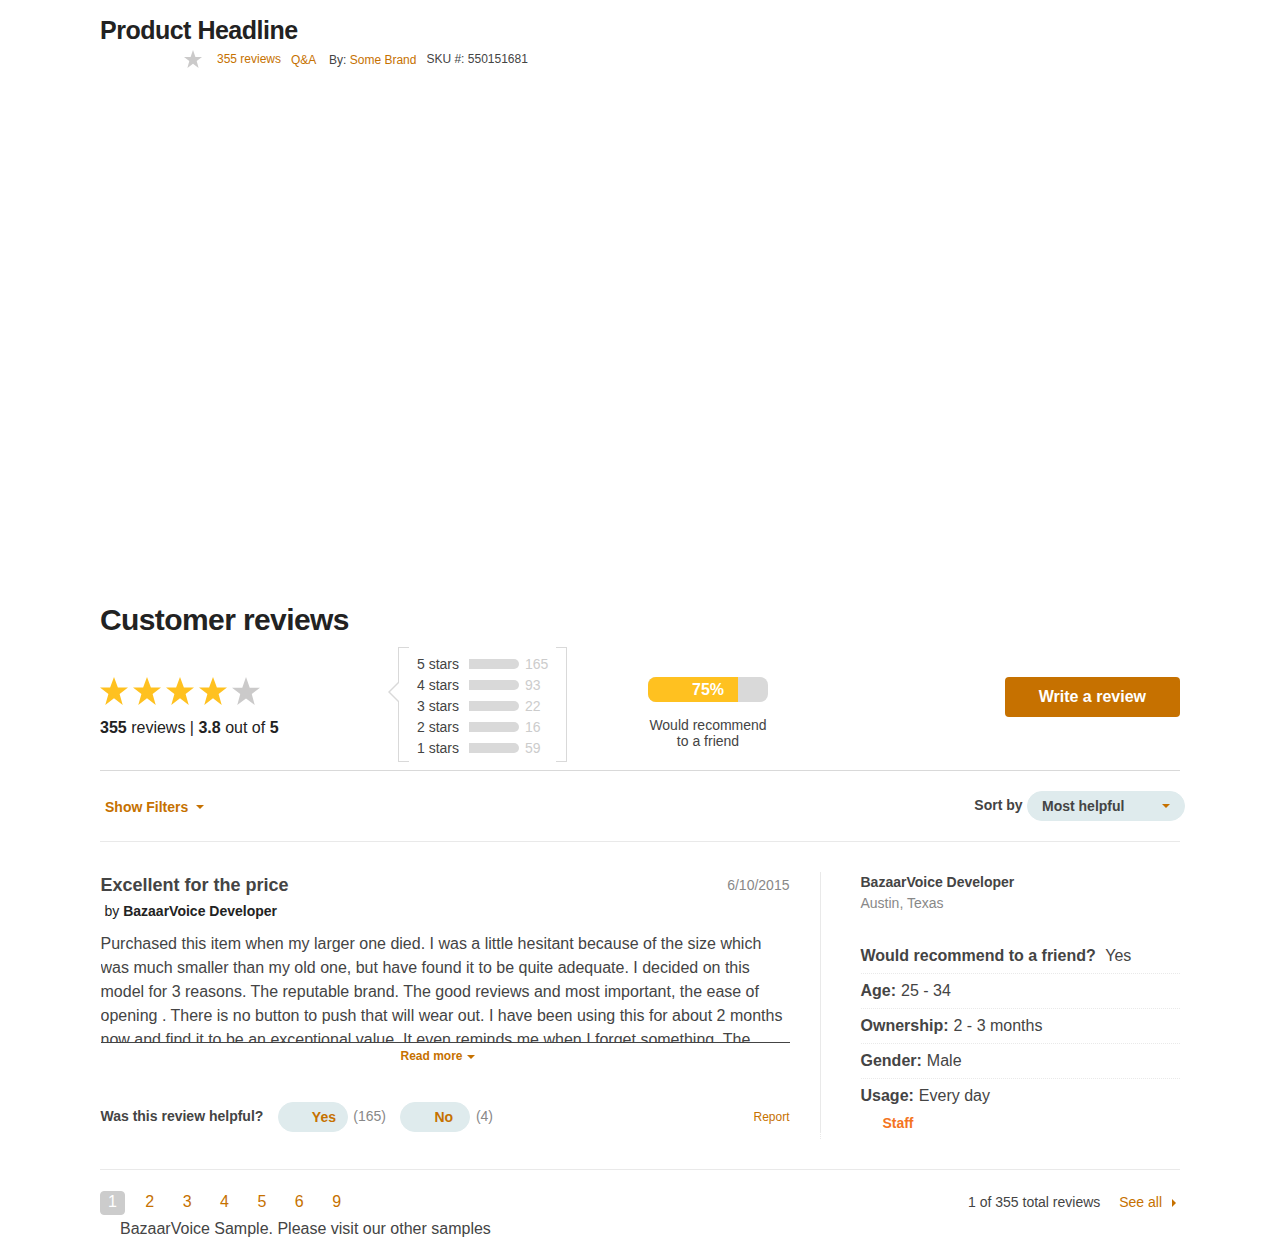
==== commit 5e90b516: "change click to on event. Added prevent default" ====
--- a/index.html
+++ b/index.html
@@ -1,7 +1,7 @@
 <!DOCTYPE html>
 <html class="no-js" lang="">
     <head>
-        <meta name="generator" content="HTML Tidy for Mac OS X (vers 31 October 2006 - Apple Inc. build 15.15), see www.w3.org">
+        <meta name="generator" content="">
         <meta charset="utf-8">
         <meta http-equiv="x-ua-compatible" content="ie=edge">
         <title></title>
@@ -9,305 +9,368 @@
         <meta name="viewport" content="width=device-width, initial-scale=1">
         <link rel="stylesheet" href="css/main.css" type="text/css">
         <link rel="stylesheet" href="css/histogram.css" type="text/css">
-
-        <script src="https://ajax.googleapis.com/ajax/libs/jquery/2.1.3/jquery.min.js"></script>
+        <link rel="stylesheet" href="css/fonts.css" type="text/css">
+        <script src="https://ajax.googleapis.com/ajax/libs/jquery/2.1.3/jquery.min.js" type="text/javascript"></script>
+        <script type="text/javascript" src="js/bvAnalyticsAPITracker.min.js"></script>
         <script type="text/javascript" src="js/main.js"></script>
-        <script type="text/javascript" src="js/bvAnalyticsAPITracker.min.js"></script>
-
+        <script type="text/javascript" src="js/ugc_inView.js"></script>
+ 
     </head>
     <body>
         <div class="wrapper">
-                <div class="grid review-header">
-                    <div class="col8">
-                        <p class="heading-a">
-                            Customer reviews
-                        </p>
-                    </div>
-                </div>
-                <div id="CGC_Container" class="see-all-reviews">
-                    <form class="review-list js-review-scroll-to">
-                        <div class="js-review-summary-header review-summary-header" data-view-cid="view35">
-                            <h2 class="visuallyhidden">
-                                Customer Reviews | 355 reviews | 3.8 out of 5
-                            </h2>
-                            <div class="review-summary Grid">
-                                <div class="Grid-col u-size-9-12-m">
-                                    <div class="Grid Grid--gutters">
-                                        <div class="Grid-col u-size-8-12-m">
-                                            <div itemprop="aggregateRating" itemscope="" itemtype="http://schema.org/AggregateRating" class="Grid-col u-size-1-2 stars stars-large pull-left hide-content display-inline-block-m">
+            <div class="grid product_description">
+                <div class="col12">
+                    <!-- <p class="heading-a">
+                        Product Headline
+                    </p> -->
+                    <div class="Grid-col u-size-6-12-m u-size-7-12-l" style="float:left;">
+                        <div class="Grid">
+                            <div class="Grid-col product-media-placeholder-section">
+                                <h1 class="heading-b product-name product-heading js-product-heading">
+                                    Product Headline
+                                </h1>
+                                <div class="product-subhead">
+                                    <div class="product-subhead-section-stars">
+                                        <div class="stars hide-content display-inline-l"> 
+                                            <a class="js-product-anchor display-block" href="#reviews" id="WMItemRevLnk">
                                                 <i class="star star-rated"></i>
                                                 <i class="star star-rated"></i>
                                                 <i class="star star-rated"></i>
                                                 <i class="star star-rated"></i>
                                                 <i class="star star-empty"></i>
                                                 <span class="visuallyhidden">4.0 stars</span>
-                                                <p class="heading-e">
-                                                    <span itemprop="ratingCount">355</span> reviews | <span itemprop="ratingValue">3.8</span> out of <span itemprop="bestRating">5</span>
-                                                </p>
-                                            </div>
-                                            <div itemprop="aggregateRating" itemscope="" itemtype="http://schema.org/AggregateRating" class="Grid-col u-size-1-2 stars stars mweb-stars pull-left hide-content-m">
-                                                <span class="visuallyhidden">4.0 stars</span>
-                                                <p class="heading-e">
-                                                    <span itemprop="ratingCount">355</span> reviews | <span itemprop="ratingValue">3.8</span> out of <span itemprop="bestRating">5</span>
-                                                </p>
-                                            </div>
-                                            <div class="Grid-col u-size-1-2 percentage-indicator-text-wrapper mweb-reco pull-left hide-content-m">
-                                                <div class="meter">
-                                                    <span style="width: 75%" class="meter-bar"><b class="meter-text">75%</b></span>
-                                                </div><span class="percentage-indicator-text">Would recommend to a friend</span>
-                                            </div>
-                                            <div class="review-histogram pull-left">
-                                                <div class="review-histogram-wrapper">
-                                                    <div class="js-rating-filter rating-filter" data-value="rating:eq:5">
-                                                        <div class="meter-inline">
-                                                            5 stars
-                                                        </div>
-                                                        <div class="meter histogram"></div><span class="rating-val">165</span>
-                                                    </div>
-                                                    <div class="js-rating-filter rating-filter" data-value="rating:eq:4">
-                                                        <div class="meter-inline">
-                                                            4 stars
-                                                        </div>
-                                                        <div class="meter histogram"></div><span class="rating-val">93</span>
-                                                    </div>
-                                                    <div class="js-rating-filter rating-filter" data-value="rating:eq:3">
-                                                        <div class="meter-inline">
-                                                            3 stars
-                                                        </div>
-                                                        <div class="meter histogram"></div><span class="rating-val">22</span>
-                                                    </div>
-                                                    <div class="js-rating-filter rating-filter" data-value="rating:eq:2">
-                                                        <div class="meter-inline">
-                                                            2 stars
-                                                        </div>
-                                                        <div class="meter histogram"></div><span class="rating-val">16</span>
-                                                    </div>
-                                                    <div class="js-rating-filter rating-filter" data-value="rating:eq:1">
-                                                        <div class="meter-inline">
-                                                            1 stars
-                                                        </div>
-                                                        <div class="meter histogram"></div><span class="rating-val">59</span>
-                                                    </div>
-                                                </div>
-                                            </div>
-                                        </div>
-                                        <div class="hide-content-m">
-                                            <div class="Grid-col u-size-3-12-m review-sort">
-                                                <label class="label font-semibold">Sort by</label>
-                                                <div class="chooser js-chooser chooser-fixed-width chooser-alt" style="width: 148px;">
-                                                    <div class="chooser-option-list rendered">
-                                                        <div class="chooser-option-current js-chooser-option-current" role="button" tabindex="0" aria-expanded="false">
-                                                            Most helpful
-                                                        </div><button class="chooser-option js-chooser-option" type="button" data-chooser-value="helpful" tabindex="-1">Most helpful</button><button class="chooser-option js-chooser-option" type="button" data-chooser-value="submission-desc" tabindex="-1">Newest to oldest</button><button class="chooser-option js-chooser-option" type="button" data-chooser-value="submission-asc" tabindex="-1">Oldest to newest</button><button class="chooser-option js-chooser-option" type="button" data-chooser-value="rating-desc" tabindex="-1">High to low rating</button><button class="chooser-option js-chooser-option" type="button" data-chooser-value="rating-asc" tabindex="-1">Low to high rating</button>
-                                                    </div>
-                                                </div><select class="js-selector js-reviews-sort chooser-alt chooser-fixed-width visuallyhidden" tabindex="-1" aria-hidden="true">
-                                                    <option selected value="helpful">
-                                                        Most helpful
-                                                    </option>
-                                                    <option value="submission-desc">
-                                                        Newest to oldest
-                                                    </option>
-                                                    <option value="submission-asc">
-                                                        Oldest to newest
-                                                    </option>
-                                                    <option value="rating-desc">
-                                                        High to low rating
-                                                    </option>
-                                                    <option value="rating-asc">
-                                                        Low to high rating
-                                                    </option>
-                                                </select>
-                                            </div>
-                                            <div class="review-stats mweb-review-stats copy-small pull-left">
-                                                1-3 of 289 total reviews
-                                            </div>
-                                        </div>
-                                        <div class="Grid-col u-size-4-12-m percentage-indicator-text-wrapper hide-content display-inline-block-m">
+                                            </a> 
+                                        </div>
+
+
+
+                                        <div class="stars hide-content display-inline-l">
+                                            <a class="js-product-anchor display-block" href="#reviews" id="WMItemRevLnk"><span class="visuallyhidden">4.0 stars</span></a>
+                                        </div>
+                                        <div class="stars-small hide-content-l">
+                                            <a class="js-product-anchor display-block" href="#reviews" id="WMItemRevLnk"><span class="visuallyhidden">4.0 stars</span></a>
+                                        </div>
+                                    </div>
+                                    <div class="product-subhead-section">
+                                        <a class="js-product-anchor" href="#reviews">355 reviews</a> <span class="visuallyhidden">ratings</span>
+                                    </div>
+                                    <div class="product-subhead-section hide-content display-inline-s">
+                                        <a class="js-product-anchor" href="#qa" id="WMItemQALnk">Q&amp;A</a>
+                                    </div>
+                                    <div class="product-subhead-section hide-content display-inline-s">
+                                        By: <a href="/tp/rca" class="js-product-brand product-brand" id="WMItemBrandLnk">Some Brand</a>
+                                    </div>
+                                    <div class="product-subhead-section product-subhead-walmartnumber">
+                                        <span class="wm-bold">SKU #:</span> 550151681
+                                    </div>
+                                </div>
+                                <div class="js-product-media">
+                                    <div class="product-media js-product-media clearfix">
+                                        <div class="Grid">
+                                            <div class="Grid-col u-size-10-12-l js-hero-image-container" style="-webkit-user-select: none; -webkit-user-drag: none; -webkit-tap-highlight-color: rgba(0, 0, 0, 0); touch-action: none;">
+                                                <div class="product-images js-product-images">
+                                                    <div class="product-images-viewport js-viewport">                             
+                                                        <img src="images/beer.jpg" data-zoom-image="" alt="" style="height:100%;">
+                                                    </div>
+                                                </div>
+                                            </div>
+
+                                        </div>
+                                    </div>
+                                </div>
+                            </div>
+                        </div>
+                    </div>
+                    
+                </div>
+            </div>
+            <div class="grid review-header">
+                <div class="col8">
+                    <p class="heading-a">
+                        Customer reviews
+                    </p>
+                </div>
+            </div>
+            <div id="CGC_Container" class="see-all-reviews">
+                <form class="review-list js-review-scroll-to">
+                    <div class="js-review-summary-header review-summary-header" data-view-cid="view35">
+                        <h2 class="visuallyhidden">
+                            Customer Reviews | 355 reviews | 3.8 out of 5
+                        </h2>
+                        <div class="review-summary Grid">
+                            <div class="Grid-col u-size-9-12-m">
+                                <div class="Grid Grid--gutters">
+                                    <div class="Grid-col u-size-8-12-m">
+                                        <div itemprop="aggregateRating" itemscope="" itemtype="http://schema.org/AggregateRating" class="Grid-col u-size-1-2 stars stars-large pull-left hide-content display-inline-block-m">
+                                            <i class="star star-rated"></i>
+                                            <i class="star star-rated"></i>
+                                            <i class="star star-rated"></i>
+                                            <i class="star star-rated"></i>
+                                            <i class="star star-empty"></i>
+                                            
+                                            <span class="visuallyhidden">4.0 stars</span>
+                                            <p class="heading-e">
+                                                <span itemprop="ratingCount">355</span> reviews | <span itemprop="ratingValue">3.8</span> out of <span itemprop="bestRating">5</span>
+                                            </p>
+                                        </div>
+                                        <div itemprop="aggregateRating" itemscope="" itemtype="http://schema.org/AggregateRating" class="Grid-col u-size-1-2 stars stars mweb-stars pull-left hide-content-m">
+                                            <span class="visuallyhidden">4.0 stars</span>
+                                            <p class="heading-e">
+                                                <span itemprop="ratingCount">355</span> reviews | <span itemprop="ratingValue">3.8</span> out of <span itemprop="bestRating">5</span>
+                                            </p>
+                                        </div>
+                                        <div class="Grid-col u-size-1-2 percentage-indicator-text-wrapper mweb-reco pull-left hide-content-m">
                                             <div class="meter">
                                                 <span style="width: 75%" class="meter-bar"><b class="meter-text">75%</b></span>
                                             </div><span class="percentage-indicator-text">Would recommend to a friend</span>
                                         </div>
-                                    </div>
-                                </div>
-                                <div class="Grid-col u-size-3-12-m">
-                                    <a href="#" class="js-write-review btn pull-right" id="WMItemWriteReviewLnk">Write a review</a>
-                                </div>
+                                        <div class="review-histogram pull-left">
+                                            <div class="review-histogram-wrapper">
+                                                <div class="js-rating-filter rating-filter" data-value="rating:eq:5">
+                                                    <div class="meter-inline">
+                                                        5 stars
+                                                    </div>
+                                                    <div class="meter histogram"></div><span class="rating-val">165</span>
+                                                </div>
+                                                <div class="js-rating-filter rating-filter" data-value="rating:eq:4">
+                                                    <div class="meter-inline">
+                                                        4 stars
+                                                    </div>
+                                                    <div class="meter histogram"></div><span class="rating-val">93</span>
+                                                </div>
+                                                <div class="js-rating-filter rating-filter" data-value="rating:eq:3">
+                                                    <div class="meter-inline">
+                                                        3 stars
+                                                    </div>
+                                                    <div class="meter histogram"></div><span class="rating-val">22</span>
+                                                </div>
+                                                <div class="js-rating-filter rating-filter" data-value="rating:eq:2">
+                                                    <div class="meter-inline">
+                                                        2 stars
+                                                    </div>
+                                                    <div class="meter histogram"></div><span class="rating-val">16</span>
+                                                </div>
+                                                <div class="js-rating-filter rating-filter" data-value="rating:eq:1">
+                                                    <div class="meter-inline">
+                                                        1 stars
+                                                    </div>
+                                                    <div class="meter histogram"></div><span class="rating-val">59</span>
+                                                </div>
+                                            </div>
+                                        </div>
+                                    </div>
+                                    <div class="hide-content-m">
+                                        <div class="Grid-col u-size-3-12-m review-sort">
+                                            <label class="label font-semibold">Sort by</label>
+                                            <div class="chooser js-chooser chooser-fixed-width chooser-alt active" style="width: 148px;">
+                                                <div class="chooser-option-list rendered">
+                                                    <div class="chooser-option-current js-chooser-option-current" role="button" tabindex="0" aria-expanded="false">
+                                                        Most helpful
+                                                    </div><button class="chooser-option js-chooser-option" type="button" data-chooser-value="helpful" tabindex="-1">Most helpful</button> <button class="chooser-option js-chooser-option" type="button" data-chooser-value="submission-desc" tabindex="-1">Newest to oldest</button> <button class="chooser-option js-chooser-option" type="button" data-chooser-value="submission-asc" tabindex="-1">Oldest to newest</button> <button class="chooser-option js-chooser-option" type="button" data-chooser-value="rating-desc" tabindex="-1">High to low rating</button> <button class="chooser-option js-chooser-option" type="button" data-chooser-value="rating-asc" tabindex="-1">Low to high rating</button>
+                                                </div>
+                                            </div><select class="js-selector js-reviews-sort chooser-alt chooser-fixed-width visuallyhidden" tabindex="-1" aria-hidden="true">
+                                                <option selected value="helpful">
+                                                    Most helpful
+                                                </option>
+                                                <option value="submission-desc">
+                                                    Newest to oldest
+                                                </option>
+                                                <option value="submission-asc">
+                                                    Oldest to newest
+                                                </option>
+                                                <option value="rating-desc">
+                                                    High to low rating
+                                                </option>
+                                                <option value="rating-asc">
+                                                    Low to high rating
+                                                </option>
+                                            </select>
+                                        </div>
+                                        <div class="review-stats mweb-review-stats copy-small pull-left">
+                                            1-3 of 289 total reviews
+                                        </div>
+                                    </div>
+                                    <div class="Grid-col u-size-4-12-m percentage-indicator-text-wrapper hide-content display-inline-block-m">
+                                        <div class="meter">
+                                            <span style="width: 75%" class="meter-bar"><b class="meter-text">75%</b></span>
+                                        </div><span class="percentage-indicator-text">Would recommend to a friend</span>
+                                    </div>
+                                </div>
+                            </div>
+                            <div class="Grid-col u-size-3-12-m">
+                                <a href="" class="js-write-review btn pull-right" id="WMItemWriteReviewLnk">Write a review</a>
                             </div>
                         </div>
-                        <div class="js-review-content-list" data-view-cid="view37">
-                            <input type="hidden" name="currentLimit" class="review-limit" value="3"> <input type="hidden" name="currentPage" class="review-page" value="1"> <input type="hidden" name="currentSort" class="review-sort" value="helpful"> <input type="hidden" name="rating" class="review-rating" value="">
-                            <div class="js-review-filters review-filters expander hide-content display-inline-block-m">
+                    </div>
+                    <div class="js-review-content-list" data-view-cid="view37">
+                        <input type="hidden" name="currentLimit" class="review-limit" value="3"> <input type="hidden" name="currentPage" class="review-page" value="1"> <input type="hidden" name="currentSort" class="review-sort" value="helpful"> <input type="hidden" name="rating" class="review-rating" value="">
+                        <div class="js-review-filters review-filters expander hide-content display-inline-block-m">
+                            <div class="Grid">
+                                <div class="Grid-col u-size-9-12-m review-filter-toggle-container">
+                                    <div class="review-filter-toggle">
+                                        <a class="js-expander-toggle more-link" href="#" id="WMItemAgeShowFltrLnk">Show Filters</a>
+                                    </div>
+                                </div>
+                                <div class="Grid-col u-size-3-12-m review-sort">
+                                    <label class="label font-semibold">Sort by</label>
+                                    <div class="chooser js-chooser chooser-fixed-width chooser-alt" style="width: 148px;">
+                                        <div class="chooser-option-list rendered">
+                                            <div class="chooser-option-current js-chooser-option-current" role="button" tabindex="0" aria-expanded="false">
+                                                Most helpful
+                                            </div><button class="chooser-option js-chooser-option" type="button" data-chooser-value="helpful" tabindex="-1">Most helpful</button><button class="chooser-option js-chooser-option" type="button" data-chooser-value="submission-desc" tabindex="-1">Newest to oldest</button><button class="chooser-option js-chooser-option" type="button" data-chooser-value="submission-asc" tabindex="-1">Oldest to newest</button><button class="chooser-option js-chooser-option" type="button" data-chooser-value="rating-desc" tabindex="-1">High to low rating</button><button class="chooser-option js-chooser-option" type="button" data-chooser-value="rating-asc" tabindex="-1">Low to high rating</button>
+                                        </div>
+                                    </div><select class="js-selector js-reviews-sort chooser-alt chooser-fixed-width visuallyhidden" tabindex="-1" aria-hidden="true">
+                                        <option selected value="helpful">
+                                            Most helpful
+                                        </option>
+                                        <option value="submission-desc">
+                                            Newest to oldest
+                                        </option>
+                                        <option value="submission-asc">
+                                            Oldest to newest
+                                        </option>
+                                        <option value="rating-desc">
+                                            High to low rating
+                                        </option>
+                                        <option value="rating-asc">
+                                            Low to high rating
+                                        </option>
+                                    </select>
+                                </div>
+                            </div>
+                            <div class="expander-content module age-gender-filters">
                                 <div class="Grid">
-                                    <div class="Grid-col u-size-9-12-m review-filter-toggle-container">
-                                        <div class="review-filter-toggle">
-                                            <a class="js-expander-toggle more-link" href="#" id="WMItemAgeShowFltrLnk">Show filters</a>
-                                        </div>
-                                    </div>
-                                    <div class="Grid-col u-size-3-12-m review-sort">
-                                        <label class="label font-semibold">Sort by</label>
-                                        <div class="chooser js-chooser chooser-fixed-width chooser-alt" style="width: 148px;">
-                                            <div class="chooser-option-list rendered">
-                                                <div class="chooser-option-current js-chooser-option-current" role="button" tabindex="0" aria-expanded="false">
-                                                    Most helpful
-                                                </div><button class="chooser-option js-chooser-option" type="button" data-chooser-value="helpful" tabindex="-1">Most helpful</button><button class="chooser-option js-chooser-option" type="button" data-chooser-value="submission-desc" tabindex="-1">Newest to oldest</button><button class="chooser-option js-chooser-option" type="button" data-chooser-value="submission-asc" tabindex="-1">Oldest to newest</button><button class="chooser-option js-chooser-option" type="button" data-chooser-value="rating-desc" tabindex="-1">High to low rating</button><button class="chooser-option js-chooser-option" type="button" data-chooser-value="rating-asc" tabindex="-1">Low to high rating</button>
-                                            </div>
-                                        </div><select class="js-selector js-reviews-sort chooser-alt chooser-fixed-width visuallyhidden" tabindex="-1" aria-hidden="true">
-                                            <option selected value="helpful">
-                                                Most helpful
-                                            </option>
-                                            <option value="submission-desc">
-                                                Newest to oldest
-                                            </option>
-                                            <option value="submission-asc">
-                                                Oldest to newest
-                                            </option>
-                                            <option value="rating-desc">
-                                                High to low rating
-                                            </option>
-                                            <option value="rating-asc">
-                                                Low to high rating
-                                            </option>
-                                        </select>
-                                    </div>
-                                </div>
-                                <div class="expander-content module age-gender-filters">
+                                    <div class="Grid-col u-size-4-12-m pull-left">
+                                        <p class="heading-e">
+                                            Age
+                                        </p>
+                                        <div class="Grid grid-padded js-reviews-filter js-age-filter">
+                                            <div class="Grid-col u-size-6-12-m">
+                                                <ul class="block-list module">
+                                                    <li class="option" data-filter="age:18-24">
+                                                        <input type="checkbox" name="age-1" id="age-1" value="contextdatavalue_age:18-24"> <label for="age-1">18-24</label>
+                                                    </li>
+                                                    <li class="option" data-filter="age:25-34">
+                                                        <input type="checkbox" name="age-2" id="age-2" value="contextdatavalue_age:25-34"> <label for="age-2">25-34</label>
+                                                    </li>
+                                                    <li class="option" data-filter="age:35-44">
+                                                        <input type="checkbox" name="age-3" id="age-3" value="contextdatavalue_age:35-44"> <label for="age-3">35-44</label>
+                                                    </li>
+                                                </ul>
+                                            </div>
+                                            <div class="Grid-col u-size-6-12-m">
+                                                <ul class="block-list module">
+                                                    <li class="option" data-filter="age:45-54">
+                                                        <input type="checkbox" name="age-4" id="age-4" value="contextdatavalue_age:45-54"> <label for="age-4">45-54</label>
+                                                    </li>
+                                                    <li class="option" data-filter="age:55-64">
+                                                        <input type="checkbox" name="age-5" id="age-5" value="contextdatavalue_age:55-64"> <label for="age-5">55-64</label>
+                                                    </li>
+                                                    <li class="option" data-filter="age:65%2B">
+                                                        <input type="checkbox" name="age-6" id="age-6" value="contextdatavalue_age:65%2B"> <label for="age-6">65 and older</label>
+                                                    </li>
+                                                </ul>
+                                            </div>
+                                        </div>
+                                    </div>
+                                    <div class="Grid-col u-size-2-12-m pull-left">
+                                        <p class="heading-e">
+                                            Gender
+                                        </p>
+                                        <ul class="block-list module js-reviews-filter js-gender-filter">
+                                            <li class="option" data-filter="gender:male">
+                                                <input type="checkbox" name="gender-1" id="gender-1" value="contextdatavalue_gender:male"> <label for="gender-1">Male</label>
+                                            </li>
+                                            <li class="option" data-filter="gender:female">
+                                                <input type="checkbox" name="gender-2" id="gender-2" value="contextdatavalue_gender:female"> <label for="gender-2">Female</label>
+                                            </li>
+                                        </ul>
+                                    </div>
+                                </div>
+                            </div>
+                        </div>
+                        <div class="js-review-list">
+                            <div class="Grid customer-review js-customer-review" data-content-id="14897106" data-view-cid="view39" data-model-cid="c40">
+                                <div class="Grid-col u-size-8-12-m customer-review-body">
                                     <div class="Grid">
-                                        <div class="Grid-col u-size-4-12-m pull-left">
-                                            <p class="heading-e">
-                                                Age
-                                            </p>
-                                            <div class="Grid grid-padded js-reviews-filter js-age-filter">
-                                                <div class="Grid-col u-size-6-12-m">
-                                                    <ul class="block-list module">
-                                                        <li class="option" data-filter="age:18-24">
-                                                            <input type="checkbox" name="age-1" id="age-1" value="contextdatavalue_age:18-24"> <label for="age-1">18-24</label>
-                                                        </li>
-                                                        <li class="option" data-filter="age:25-34">
-                                                            <input type="checkbox" name="age-2" id="age-2" value="contextdatavalue_age:25-34"> <label for="age-2">25-34</label>
-                                                        </li>
-                                                        <li class="option" data-filter="age:35-44">
-                                                            <input type="checkbox" name="age-3" id="age-3" value="contextdatavalue_age:35-44"> <label for="age-3">35-44</label>
-                                                        </li>
-                                                    </ul>
-                                                </div>
-                                                <div class="Grid-col u-size-6-12-m">
-                                                    <ul class="block-list module">
-                                                        <li class="option" data-filter="age:45-54">
-                                                            <input type="checkbox" name="age-4" id="age-4" value="contextdatavalue_age:45-54"> <label for="age-4">45-54</label>
-                                                        </li>
-                                                        <li class="option" data-filter="age:55-64">
-                                                            <input type="checkbox" name="age-5" id="age-5" value="contextdatavalue_age:55-64"> <label for="age-5">55-64</label>
-                                                        </li>
-                                                        <li class="option" data-filter="age:65%2B">
-                                                            <input type="checkbox" name="age-6" id="age-6" value="contextdatavalue_age:65%2B"> <label for="age-6">65 and older</label>
-                                                        </li>
-                                                    </ul>
-                                                </div>
-                                            </div>
-                                        </div>
-                                        <div class="Grid-col u-size-2-12-m pull-left">
-                                            <p class="heading-e">
-                                                Gender
-                                            </p>
-                                            <ul class="block-list module js-reviews-filter js-gender-filter">
-                                                <li class="option" data-filter="gender:male">
-                                                    <input type="checkbox" name="gender-1" id="gender-1" value="contextdatavalue_gender:male"> <label for="gender-1">Male</label>
-                                                </li>
-                                                <li class="option" data-filter="gender:female">
-                                                    <input type="checkbox" name="gender-2" id="gender-2" value="contextdatavalue_gender:female"> <label for="gender-2">Female</label>
-                                                </li>
-                                            </ul>
-                                        </div>
-                                    </div>
-                                </div>
-                            </div>
-                            <div class="js-review-list">
-                                <div class="Grid customer-review js-customer-review" data-content-id="14897106" data-view-cid="view39" data-model-cid="c40">
-                                    <div class="Grid-col u-size-8-12-m customer-review-body">
-                                        <div class="Grid">
-                                            <div class="Grid-col u-size-10-12-m customer-review-title">
-                                                Excellent for the price
-                                            </div><span class="Grid-col u-size-2-12-m customer-review-date hide-content display-inline-block-m">9/13/2013</span>
-                                        </div>
-                                        <h3 class="visuallyhidden">
-                                            Customer review by Impossibillty
-                                        </h3>
-                                        <div class="stars customer-stars">
-                                            <span class="visuallyhidden">5.0 stars</span> <span class="customer-review-date hide-content-m">9/13/2013</span> <span class="customer-name hide-content display-inline-block-m">by <span class="customer-name-heavy">Impossibillty</span></span>
-                                        </div>
-                                        <div class="customer-name hide-content-m">
-                                            by <span class="customer-name-heavy">Impossibillty</span>
-                                        </div>
-                                        <div class="customer-review-text">
-                                            <p class="js-customer-review-text" data-max-height="110"></p>
-                                            <div class="ellipsis-content module" style="max-height: 110px;">
-                                                Purchased this item when my larger one died. I was a little hesitant because of the size which was much smaller than my old one, but have found it to be quite adequate. I decided on this model for 3 reasons. The reputable brand. the good reviews and most important the door pulls open there is no button to push that will wear out. I have been using this appliance for about 2 months now and find it to be an exceptional value. It even reminds me when I forget I have heated something. The timer can be used at the same time you cook which was very nice to find. It heats quickly so quickly in fact I have found it takes much less time than my larger one did and have had to adjust the times on some things..it also cooks and heats more evenly. The control panel is flat. Easy to clean and is relatively quite. Over all I am very pleased with the purchase. I will purchase it again if it is still available when I need another new one. I highly recommend this oven. It is a great deal for the money. It also arrived 5 days ahead of schedule.
-                                            </div>
-                                            <div class="js-ellipsis-read-more ellipsis-read-more">
-                                                <a href="#">Read more</a>
-                                            </div>
-                                        </div>
-                                        <div class="btn-vote-group js-btn-vote-group customer-review-voting hide-content display-inline-block-m">
-                                            <span class="btn-vote-heading">Was this review helpful?</span> <button type="button" class="btn btn-vote js-btn-vote-yes"> Yes</button> <span class="btn-vote-count">(<span class="js-vote-positive-count">165</span>)</span> <button type="button" class="btn btn-vote js-btn-vote-no"> No</button> <span class="btn-vote-count">(<span class="js-vote-negative-count">4</span>)</span> <button class="btn btn-link customer-review-report-btn js-btn-report pull-right">&nbsp;Report</button>
-                                            <div class="pull-right hide-content thank-you-report js-thank-you-report">
-                                                Thank you! You have successfully submitted feedback for this review.
-                                            </div>
-                                        </div>
-                                        <div class="Grid Grid--gutters btn-vote-group js-btn-vote-group customer-review-voting hide-content-m">
-                                            <div class="Grid-col">
-                                                <div class="btn-vote-heading">
-                                                    Was this answer helpful?
-                                                </div>
-                                            </div>
-                                            <div class="Grid-col u-size-1-2">
-                                                <button type="button" class="btn btn-vote js-btn-vote-yes">Yes&nbsp;<span class="btn-vote-count">(<span class="js-vote-positive-count-mweb">165</span>)</span></button>
-                                            </div>
-                                            <div class="Grid-col u-size-1-2">
-                                                <button type="button" class="btn btn-vote js-btn-vote-no">No&nbsp;<span class="btn-vote-count">(<span class="js-vote-negative-count-mweb">4</span>)</span></button>
-                                            </div>
-                                        </div>
-                                    </div>
-                                    <div class="Grid-col u-size-4-12-m customer-info hide-content display-inline-block-m">
-                                        <div>
-                                            Impossibillty
-                                        </div>
-                                        <div class="customer-location">
-                                            Jacksonville, Florida
-                                        </div>
-                                        <div class="customer-attributes">
-                                            <div>
-                                                Would recommend to a friend? <span>Yes</span>
-                                            </div>
-                                            <div>
-                                                Age:<span>45 - 54</span>
-                                            </div>
-                                            <div>
-                                                Ownership:<span>2 - 3 months</span>
-                                            </div>
-                                            <div>
-                                                Gender:<span>Female</span>
-                                            </div>
-                                            <div>
-                                                Usage:<span>Every day</span>
-                                            </div>
-                                        </div>
-                                        <div class="review-badges-container">
-                                            <div class="js-flyout flyout flyout-top">
-                                                <div class="flyout-backdrop"></div><a href="#" role="button" class="js-flyout-toggle review-badge" aria-expanded="false" aria-describedby="flyout38">Verified purchaser</a>
-                                                <div class="js-flyout-modal flyout-modal" id="flyout38">
-                                                    <div class="review-badge">
-                                                        Verified purchaser
-                                                    </div>
-                                                    <div>
-                                                        Customer has been confirmed to have purchased the item from Walmart.
-                                                    </div>
-                                                </div>
-                                            </div>
-                                        </div>
-                                    </div>
-                                </div>
-                                <!-- 2nd review -->
-                                <!-- <div class="Grid customer-review js-customer-review" data-content-id="8141362" data-view-cid="view42" data-model-cid="c43">
+                                        <div class="Grid-col u-size-10-12-m customer-review-title">
+                                            Excellent for the price
+                                        </div><span class="Grid-col u-size-2-12-m customer-review-date hide-content display-inline-block-m">6/10/2015</span>
+                                    </div>
+                                    <h3 class="visuallyhidden">
+                                        Customer review by BazaarVoice Developer
+                                    </h3>
+                                    <div class="stars customer-stars">
+                                        <span class="visuallyhidden">5.0 stars</span> <span class="customer-review-date hide-content-m">9/13/2013</span> <span class="customer-name hide-content display-inline-block-m">by <span class="customer-name-heavy">BazaarVoice Developer</span></span>
+                                    </div>
+                                    <div class="customer-name hide-content-m">
+                                        by <span class="customer-name-heavy">BazaarVoice Developer</span>
+                                    </div>
+                                    <div class="customer-review-text">
+                                        <p class="js-customer-review-text" data-max-height="110"></p>
+                                        <div class="ellipsis-content module">
+                                            Purchased this item when my larger one died. I was a little hesitant because of the size which was much smaller than my old one, but have found it to be quite adequate. I decided on this model for 3 reasons. The reputable brand. The good reviews and most important, the ease of opening . There is no button to push that will wear out. I have been using this for about 2 months now and find it to be an exceptional value. It even reminds me when I forget something. The timer can be used at the same time you cook which was very nice to find. It heats quickly so quickly in fact I have found it takes much less time than my larger one did and have had to adjust the times on some things..it also cooks and heats more evenly. The control panel is flat. Easy to clean and is relatively quiet. Over all I am very pleased with the purchase. I will purchase it again if it is still available when I need another new one. I highly recommend this item. It is a great deal for the money. It also arrived 5 days ahead of schedule.
+                                        </div>
+                                        <div class="js-ellipsis-read-more ellipsis-read-more">
+                                            <a href="#">Read more</a>
+                                        </div>
+                                    </div>
+                                    <div class="btn-vote-group js-btn-vote-group customer-review-voting hide-content display-inline-block-m">
+                                        <span class="btn-vote-heading">Was this review helpful?</span> 
+                                        <button type="button" class="btn btn-vote js-btn-vote-yes"><i class="btn-vote-up"></i>Yes
+                                        </button> 
+                                        <span class="btn-vote-count">(<span class="js-vote-positive-count">165</span>)</span> <button type="button" class="btn btn-vote js-btn-vote-no"><i class="btn-vote-down"></i>No</button> <span class="btn-vote-count">(<span class="js-vote-negative-count">4</span>)</span> <button class="btn btn-link customer-review-report-btn js-btn-report pull-right"><i class="wmicon wmicon-flag"></i>&nbsp;Report</button>
+                                        <div class="pull-right hide-content thank-you-report js-thank-you-report">
+                                            Thank you! You have successfully submitted feedback for this review.
+                                        </div>
+                                    </div>
+                                    <div class="Grid Grid--gutters btn-vote-group js-btn-vote-group customer-review-voting hide-content-m">
+                                        <div class="Grid-col">
+                                            <div class="btn-vote-heading">
+                                                Was this answer helpful?
+                                            </div>
+                                        </div>
+                                        <div class="Grid-col u-size-1-2">
+                                            <button type="button" class="btn btn-vote js-btn-vote-yes">Yes&nbsp;<span class="btn-vote-count">(<span class="js-vote-positive-count-mweb">165</span>)</span></button>
+                                        </div>
+                                        <div class="Grid-col u-size-1-2">
+                                            <button type="button" class="btn btn-vote js-btn-vote-no">No&nbsp;<span class="btn-vote-count">(<span class="js-vote-negative-count-mweb">4</span>)</span></button>
+                                        </div>
+                                    </div>
+                                </div>
+                                <div class="Grid-col u-size-4-12-m customer-info hide-content display-inline-block-m">
+                                    <div>
+                                        BazaarVoice Developer
+                                    </div>
+                                    <div class="customer-location">
+                                        Austin, Texas
+                                    </div>
+                                    <div class="customer-attributes">
+                                        <div>
+                                            Would recommend to a friend? <span>Yes</span>
+                                        </div>
+                                        <div>
+                                            Age:<span>25 - 34</span>
+                                        </div>
+                                        <div>
+                                            Ownership:<span>2 - 3 months</span>
+                                        </div>
+                                        <div>
+                                            Gender:<span>Male</span>
+                                        </div>
+                                        <div>
+                                            Usage:<span>Every day</span>
+                                        </div>
+                                    </div>
+                                    <div class="review-badges-container">
+                                        <div class="review-badge">
+                                            <i class="wmicon wmicon-user"></i>
+                                            Staff
+                                        </div>
+                                    </div>
+                                </div>
+                            </div><!-- 2nd review -->
+                            <!-- <div class="Grid customer-review js-customer-review" data-content-id="8141362" data-view-cid="view42" data-model-cid="c43">
                                     <div class="Grid-col u-size-8-12-m customer-review-body">
                                         <div class="Grid">
                                             <div class="Grid-col u-size-10-12-m customer-review-title">
@@ -338,7 +401,7 @@
                                                 Thank you! You have successfully submitted feedback for this review.
                                             </div>
                                         </div>
-                                        <div class="Grid Grid--gutters btn-vote-group js-btn-vote-group customer-review-voting hide-content-m">
+                                        <div class="Grid Grid==gutters btn-vote-group js-btn-vote-group customer-review-voting hide-content-m">
                                             <div class="Grid-col">
                                                 <div class="btn-vote-heading">
                                                     Was this answer helpful?
@@ -383,8 +446,8 @@
                                         </div>
                                     </div>
                                 </div> -->
-                                <!-- 3rd review -->
-                                <!--  <div class="Grid customer-review js-customer-review" data-content-id="15852330" data-view-cid="view46" data-model-cid="c47">
+                            <!-- 3rd review -->
+                            <!--  <div class="Grid customer-review js-customer-review" data-content-id="15852330" data-view-cid="view46" data-model-cid="c47">
                                     <div class="Grid-col u-size-8-12-m customer-review-body">
                                         <div class="Grid">
                                             <div class="Grid-col u-size-10-12-m customer-review-title">
@@ -415,7 +478,7 @@
                                                 Thank you! You have successfully submitted feedback for this review.
                                             </div>
                                         </div>
-                                        <div class="Grid Grid--gutters btn-vote-group js-btn-vote-group customer-review-voting hide-content-m">
+                                        <div class="Grid Grid==gutters btn-vote-group js-btn-vote-group customer-review-voting hide-content-m">
                                             <div class="Grid-col">
                                                 <div class="btn-vote-heading">
                                                     Was this answer helpful?
@@ -468,29 +531,52 @@
                                         </div>
                                     </div>
                                 </div> -->
+                        </div>
+                        <div class="js-review-pagination-bottom">
+                            <div class="review-pagination js-review-pagination">
+                                <div class="paginator-list pull-left">
+                                    <ul>
+                                        <li>
+                                            <a href="#" role="button" class="js-pagination link active" data-page="1">1</a>
+                                        </li>
+                                        <li>
+                                            <a href="#" role="button" class="js-pagination link" data-page="2">2</a>
+                                        </li>
+                                        <li>
+                                            <a href="#" role="button" class="js-pagination link" data-page="3">3</a>
+                                        </li>
+                                        <li>
+                                            <a href="#" role="button" class="js-pagination link" data-page="4">4</a>
+                                        </li>
+                                        <li>
+                                            <a href="#" role="button" class="js-pagination link" data-page="5">5</a>
+                                        </li>
+                                        <li>
+                                            <a href="#" role="button" class="js-pagination link" data-page="6">6</a>
+                                        </li>
+                                        <li>
+                                            <a href="#" role="button" class="js-pagination link" data-page="9">9</a>
+                                        </li>
+                                    </ul>
+                                </div>
+                                <div class="review-stats copy-small pull-right">
+                                    <span>1 of 355 total reviews</span> <a href="#" class="js-reviews-see-all arrow-link" id="WMItemSeeAllRevLnk">See all</a>
+                                </div>
                             </div>
-                            <div class="js-review-pagination-bottom">
-                                <div class="review-pagination js-review-pagination">
-                                    <div class="paginator-list pull-left">
-                                        <ul>
-                                            <li><a href="#" role="button" class="js-pagination link active" data-page="1">1</a></li>
-                                            <li><a href="#" role="button" class="js-pagination link" data-page="2">2</a></li>
-                                            <li><a href="#" role="button" class="js-pagination link" data-page="3">3</a></li>
-                                            <li><a href="#" role="button" class="js-pagination link" data-page="4">4</a></li>
-                                            <li><a href="#" role="button" class="js-pagination link" data-page="5">5</a></li>
-                                            <li><a href="#" role="button" class="js-pagination link" data-page="6">6</a></li>
-                                            <li><a href="#" role="button" class="js-pagination link" data-page="9">9</a></li>
-                                        </ul>
-                                    </div>
-                                    <div class="review-stats copy-small pull-right">
-                                        <span>1-3 of 289 total reviews</span> <a href="/reviews/product/19423451" class="js-reviews-see-all arrow-link" id="WMItemSeeAllRevLnk">See all</a>
-                                    </div>
-                                </div>
-                            </div>
-                            <div class="mweb-review-button hide-content-m"></div>
                         </div>
-                    </form>
-                </div>
-            </div>  
+                        <div class="mweb-review-button hide-content-m"></div>
+                    </div>
+                    <div class="footer-copyright"> 
+                        <div class="container container-responsive ResponsiveContainer"> 
+                            <div class="footer-copyright-text "> BazaarVoice Sample. 
+                                <span class="reference-id-explanation js-reference-id-explanation"> 
+                                    <span class="reference-id-text-desktop hide-content display-inline-m">Please visit our other samples</span>
+                                </span> 
+                            </div> 
+                        </div> 
+                    </div>
+                </form>
+            </div>
+        </div>
     </body>
 </html>
--- a/css/histogram.css
+++ b/css/histogram.css
@@ -167,10 +167,10 @@
     width:50px;
     height:50px;
     padding:10px 14px;
-    border:1px solid #007dc6;
+    border:1px solid #C67100;
     border-radius:50px;
     background:#fff;
-    color:#007dc6
+    color:#C67100
 }
 
 .hero-carousel-zoom-container .hero-carousel-zoom-container-inner {
@@ -343,7 +343,7 @@
 }
 
 .product-price {
-    color:#007dc6
+    color:#C67100
 }
 
 .product-price .price-display {
@@ -400,7 +400,7 @@
 }
 
 .price-soi-store-name {
-    color:#007dc6
+    color:#C67100
 }
 
 .price-oos,.price-retired,.price-soi {
@@ -470,7 +470,7 @@
     margin:3px 0;
     padding-left:10px;
     border-left:1px solid #dfebed;
-    color:#007dc6;
+    color:#C67100;
     font-weight:700;
     line-height:1
 }
@@ -479,7 +479,7 @@
     position:relative;
     float:left;
     margin-right:23px;
-    color:#007dc6
+    color:#C67100
 }
 
 .price-details .price-details-savings {
@@ -687,7 +687,7 @@
 
 .seller-panel-closed {
     padding-top:10px;
-    color:#007dc6;
+    color:#C67100;
     text-align:center
 }
 
@@ -771,7 +771,7 @@
 }
 
 .marketplace-sellers .wmicon-help {
-    color:#007dc6;
+    color:#C67100;
     margin-left:5px
 }
 
@@ -907,11 +907,11 @@
     border:1px solid #c2cfd6;
     border-left:0;
     border-right:0;
-    color:#007dc6
+    color:#C67100
 }
 
 .mp-panel-trigger .mp-seller-count-label {
-    color:#007dc6;
+    color:#C67100;
     font-size:18px
 }
 
@@ -1042,7 +1042,7 @@
 }
 
 .product-care-plans-container .wmicon-help {
-    color:#007dc6;
+    color:#C67100;
     font-size:12px
 }
 
@@ -1077,7 +1077,7 @@
 }
 
 .slide-panel-container .slide-panel-content .heading-a {
-    color:#007dc6;
+    color:#C67100;
     margin-top:0;
     font-size:18px;
     color:#222;
@@ -1406,7 +1406,7 @@
 .product-fulfillment-btn .wmicon {
     float:left;
     margin:0 10px 2px 0;
-    color:#007dc6
+    color:#C67100
 }
 
 .product-fulfillment-btn span {
@@ -1424,7 +1424,7 @@
 }
 
 .product-fulfillment-btn .delivery-date-msg {
-    color:#007dc6
+    color:#C67100
 }
 
 .product-fulfillment-btn .delivery-date-msg:after {
@@ -1435,12 +1435,12 @@
     height:0;
     margin-left:5px;
     border:4px solid transparent;
-    border-top-color:#007dc6;
+    border-top-color:#C67100;
     vertical-align:middle
 }
 
 .product-fulfillment-btn .product-fulfillment-btn-heading {
-    color:#007dc6
+    color:#C67100
 }
 
 .product-fulfillment-btn.active .delivery-date-msg {
@@ -1518,7 +1518,7 @@
 
 .product-fulfillment-per-item {
     padding-left:5px;
-    color:#007dc6;
+    color:#C67100;
     vertical-align:text-top
 }
 
@@ -1651,7 +1651,7 @@
     padding:0;
     border:0;
     background:0 0;
-    color:#007dc6;
+    color:#C67100;
     font-size:11px;
     font-weight:600;
     outline:0
@@ -1711,7 +1711,7 @@
     padding:0;
     border:0;
     background:0 0;
-    color:#007dc6;
+    color:#C67100;
     outline:0;
     line-height:1.2
 }
@@ -2017,7 +2017,7 @@
 }
 
 .product-social-media a:hover,.product-social-media a:focus {
-    color:#007dc6
+    color:#C67100
 }
 
 .product-social-media i {
@@ -2031,7 +2031,7 @@
 
 .product-specs-section .show-more {
     padding:5px 0 0;
-    color:#007dc6;
+    color:#C67100;
     cursor:pointer;
     font-size:12px;
     font-weight:700;
@@ -2052,7 +2052,7 @@
     height:0;
     margin-top:8px;
     margin-left:5px;
-    border-color:#007dc6 transparent transparent;
+    border-color:#C67100 transparent transparent;
     border-style:solid;
     border-width:5px 4px;
     content:""
@@ -2068,7 +2068,7 @@
 
 .product-specs-section .expanded .show-more span:before {
     margin-top:3px;
-    border-color:transparent transparent #007dc6
+    border-color:transparent transparent #C67100
 }
 
 .product-specs-section .table td:first-child {
@@ -2787,7 +2787,7 @@
 }
 
 .idml-video-container .video-link {
-    color:#007dc6;
+    color:#C67100;
     font-size:16px
 }
 
@@ -2833,7 +2833,7 @@
 }
 
 .sellerSubMap .submap-price {
-    color:#007dc6;
+    color:#C67100;
     font-size:16px;
     font-weight:600;
     vertical-align:middle
@@ -2938,7 +2938,7 @@
     width:42px;
     height:40px;
     margin-top:126px;
-    color:#007dc6;
+    color:#C67100;
     font-size:40px;
     font-weight:700;
     line-height:40px;
@@ -3072,7 +3072,7 @@
 }
 
 .btv-content-fulfillment-message {
-    color:#007dc6;
+    color:#C67100;
     font-size:12px;
     line-height:1
 }
@@ -3139,7 +3139,7 @@
 }
 
 .age-grade {
-    color:#007dc6
+    color:#C67100
 }
 
 .btv-accessory-variants .variant-label {
@@ -3232,7 +3232,7 @@
 }
 
 .product-about .ellipsis-read-more {
-    border-top:1px solid #007dc6;
+    border-top:1px solid #C67100;
     text-align:center
 }
 
@@ -3250,7 +3250,7 @@
     left:4px;
     width:0;
     height:0;
-    border-color:#007dc6 transparent transparent;
+    border-color:#C67100 transparent transparent;
     border-style:solid;
     border-width:4px;
     content:""
@@ -3259,7 +3259,7 @@
 .product-about .ellipsis-read-more a.on:after {
     top:-10px;
     border-top-color:transparent;
-    border-bottom-color:#007dc6
+    border-bottom-color:#C67100
 }
 
 .product-cross-promotion-section {
@@ -3511,7 +3511,7 @@
 }
 
 .choice-hero-heading {
-    color:#007dc6;
+    color:#C67100;
     font-size:14px;
     font-weight:400
 }
@@ -3524,9 +3524,9 @@
     display:block;
     width:100px;
     margin:auto;
-    border:solid 2px #007dc6;
+    border:solid 2px #C67100;
     border-radius:3px 3px 0 0;
-    background-color:#007dc6;
+    background-color:#C67100;
     color:#fff;
     font-size:12px;
     font-weight:300;
@@ -3539,12 +3539,12 @@
     width:100px;
     height:100px;
     margin:0 auto;
-    border:solid 1px #007dc6
+    border:solid 1px #C67100
 }
 
 .choice-hero-imagery-plus-sign {
     display:inline-block;
-    color:#007dc6;
+    color:#C67100;
     font-size:38px;
     font-weight:700;
     vertical-align:middle
@@ -3962,7 +3962,7 @@
     font-weight:400;
     text-align:center;
     content:"\e037";
-    color:#007dc6;
+    color:#C67100;
     font-size:13px
 }
 
@@ -4460,7 +4460,7 @@
 }
 
 .choice-additional-pricing {
-    background-color:#007dc6;
+    background-color:#C67100;
     color:#fff;
     font-size:12px;
     font-weight:500
@@ -4489,7 +4489,7 @@
     bottom:0;
     display:block;
     width:100%;
-    background:#007dc6;
+    background:#C67100;
     color:#fff;
     font-size:12px;
     font-weight:600;
@@ -4634,7 +4634,7 @@
     top:1px;
     vertical-align:middle;
     border:4px solid transparent;
-    border-top-color:#007dc6;
+    border-top-color:#C67100;
     display:inline-block;
     height:0;
     margin:0 0 0 4px;
@@ -4680,7 +4680,7 @@
 
 .choice-fixed-bot .shipping-message {
     margin-top:2px;
-    color:#007dc6;
+    color:#C67100;
     font-size:12px;
     font-weight:600;
     line-height:1
@@ -4908,7 +4908,7 @@
     clear:both;
     display:block;
     padding:15px 0 0;
-    color:#007dc6;
+    color:#C67100;
     font-weight:900
 }
 
@@ -5014,7 +5014,7 @@
     top:1px;
     vertical-align:middle;
     border:4px solid transparent;
-    border-top-color:#007dc6;
+    border-top-color:#C67100;
     display:inline-block;
     height:0;
     margin:0 0 0 4px;
@@ -5069,7 +5069,7 @@
 
 .bot-container .shipping-message {
     margin-top:2px;
-    color:#007dc6;
+    color:#C67100;
     font-size:12px;
     font-weight:600;
     line-height:1
@@ -5191,7 +5191,7 @@
 .choice-accordion-required .choice-required-add-price {
     display:block;
     width:100%;
-    background:#007dc6;
+    background:#C67100;
     color:#fff;
     font-size:14px;
     font-weight:600;
@@ -5297,7 +5297,7 @@
 }
 
 .choice-radio-label,.choice-accordion-radio-option .option label {
-    color:#007dc6;
+    color:#C67100;
     font-size:18px;
     font-weight:700
 }
@@ -5562,7 +5562,7 @@
 
 .choice-accordion-standard-read-more {
     display:none;
-    color:#007dc6;
+    color:#C67100;
     font-size:14px;
     font-weight:600
 }
@@ -5909,7 +5909,7 @@
     vertical-align:middle;
     margin:0 12px;
     width:20px;
-    color:#007dc6;
+    color:#C67100;
     font-size:38px;
     font-weight:700
 }
@@ -6017,7 +6017,7 @@
 .non-choice-hero-carousel .non-choice-hero-carousel-list .non-choice-hero-carousel-plus {
     display:table-cell;
     width:40px;
-    color:#007dc6;
+    color:#C67100;
     font-size:38px;
     font-weight:700;
     text-align:center;
@@ -6204,7 +6204,7 @@
     position:absolute;
     bottom:0;
     width:100%;
-    color:#007dc6;
+    color:#C67100;
     background-color:#fff
 }
 
@@ -6384,7 +6384,7 @@
 .comparison-table-container .ellipsis-read-more {
     padding:5px 0 0;
     margin-top:20px;
-    color:#007dc6;
+    color:#C67100;
     cursor:pointer;
     font-size:12px;
     font-weight:700;
@@ -6402,13 +6402,13 @@
     height:0;
     margin-top:8px;
     margin-left:5px;
-    border-color:#007dc6 transparent transparent;
+    border-color:#C67100 transparent transparent;
     border-style:solid;
     border-width:5px 4px
 }
 
 .comparison-table-container .ellipsis-read-more a.on:after {
-    border-color:transparent transparent #007dc6;
+    border-color:transparent transparent #C67100;
     margin-top:3px
 }
 
@@ -6607,7 +6607,7 @@
 .shipping-pass.full-width-banner {
     height:40px;
     padding:0 30px 0 20px;
-    background:#007dc6 url(//i5.walmartimages.com/dfw/63fd9f59-a9c9/k2-_15a6aa04-c095-4df4-a852-20073b3dd8ff.v1.png) no-repeat 100%;
+    background:#C67100 url(//i5.walmartimages.com/dfw/63fd9f59-a9c9/k2-_15a6aa04-c095-4df4-a852-20073b3dd8ff.v1.png) no-repeat 100%;
     background-size:20%;
     color:#fff;
     font-size:0;
@@ -6685,7 +6685,7 @@
 
 .btn-vote-group .btn-vote.active,.btn-vote-group .btn-vote:active {
     padding-left:14px;
-    border:2px solid #007dc6;
+    border:2px solid #C67100;
     line-height:26px
 }
 
@@ -6790,7 +6790,7 @@
     height:0;
     margin:0 0 0 10px;
     border:4px solid transparent;
-    border-top-color:#007dc6;
+    border-top-color:#C67100;
     vertical-align:middle;
     -webkit-transform:rotate(270deg);
     -ms-transform:rotate(270deg);
@@ -6935,7 +6935,7 @@
 .product-questionanswer-section .mweb-qa-section-heading {
     margin-bottom:17px;
     font-size:16px;
-    color:#007dc6
+    color:#C67100
 }
 
 @media (min-width:48em) {
@@ -7007,7 +7007,7 @@
     padding-top:25px;
     padding-left:5px;
     font-size:16px;
-    color:#007dc6
+    color:#C67100
 }
 
 .product-questionanswer-section .mweb-qa-paginator-back {
@@ -7398,7 +7398,7 @@
     height:0;
     margin-left:8px;
     border:4px solid transparent;
-    border-top-color:#007dc6;
+    border-top-color:#C67100;
     vertical-align:middle
 }
 
@@ -7517,7 +7517,7 @@
 .question.answers-expanded .qa-question:after {
     top:-4px;
     border-top-color:transparent;
-    border-bottom-color:#007dc6
+    border-bottom-color:#C67100
 }
 
 .qa-question-data {
@@ -7612,13 +7612,13 @@
 
 .qa-metadata .btn-answer {
     width:98%;
-    background:#007dc6;
+    background:#C67100;
     color:#fff
 }
 
 .qa-metadata .btn-cancel-answer {
     width:85%;
-    background:#007dc6;
+    background:#C67100;
     color:#fff
 }
 
@@ -7640,13 +7640,13 @@
 .qa-metadata .btn-answer {
     width:100%;
     background:#fff;
-    color:#007dc6
+    color:#C67100
 }
 
 .qa-metadata .btn-cancel-answer {
     width:100%;
     background:#fff;
-    color:#007dc6
+    color:#C67100
 }
 
 .qa-metadata .answer-buttons {
@@ -7799,7 +7799,7 @@
     height:0;
     margin:0 0 0 5px;
     border:4px solid transparent;
-    border-top-color:#007dc6;
+    border-top-color:#C67100;
     vertical-align:middle;
     -webkit-transform:rotate(90deg);
     -ms-transform:rotate(90deg);
@@ -7910,7 +7910,7 @@
 }
 
 .rating-selection-message-4 {
-    color:#007dc6
+    color:#C67100
 }
 
 .review-stats-rate {
@@ -8242,7 +8242,7 @@
     margin-top:10px;
     font-size:18px;
     font-weight:700;
-    color:#007dc6
+    color:#C67100
 }
 
 @media (min-width:30em) {
@@ -8483,6 +8483,12 @@
     margin-top:14px;
     height:auto
 }
+.customer-review-text .ellipsis-content.module{
+        max-height: 110px;
+}
+.customer-review-text .ellipsis-content.module.expanded{
+    max-height: 360px;
+} 
 
 @media (min-width:48em) {
 .see-all-reviews .customer-review-text {
@@ -8504,7 +8510,7 @@
 .see-all-reviews .customer-review-report-btn {
     float:right;
     margin-top:6px;
-    color:#007dc6;
+    color:#C67100;
     font-size:12px;
     font-weight:400
 }
@@ -8615,7 +8621,7 @@
 
 .review-filters.expander .more-link {
     display:block;
-    width:83px;
+    width:99px;
     margin-right:18px
 }
 
@@ -8628,7 +8634,7 @@
 .review-filters.expander.expanded .more-link:after {
     top:4px;
     border-top-color:transparent;
-    border-bottom-color:#007dc6
+    border-bottom-color:#C67100
 }
 
 .review-filters.expander.expanded .more-link:hover:after {
@@ -8717,12 +8723,14 @@
 }
 }
 
-.customer-review-body .ellipsis-read-more {
+.customer-review-body .ellipsis-read-more,
+.customer-review-body .ellipsis-read-less {
     border-top:1px solid;
     text-align:center
 }
 
-.customer-review-body .ellipsis-read-more a {
+.customer-review-body .ellipsis-read-more a,
+.customer-review-body .ellipsis-read-less a {
     display:inline-block;
     padding-right:19px;
     cursor:pointer;
@@ -8730,22 +8738,31 @@
     font-weight:700
 }
 
-.customer-review-body .ellipsis-read-more a:after {
+.customer-review-body .ellipsis-read-more a:after,
+.customer-review-body .ellipsis-read-less a:after{
     position:relative;
-    top:10px;
+    /*top:10px;*/
     left:4px;
     width:0;
     height:0;
-    border-color:#007dc6 transparent transparent;
+    /*border-color:#C67100 transparent transparent;*/
     border-style:solid;
     border-width:4px;
     content:""
 }
+.customer-review-body .ellipsis-read-more a:after{
+    top:10px;
+    border-color:#C67100 transparent transparent;
+}
+.customer-review-body .ellipsis-read-less a:after {
+    top:-8px;
+    border-color:transparent transparent #C67100 transparent;
+}
 
 .customer-review-body .ellipsis-read-more a.on:after {
     top:-10px;
     border-top-color:transparent;
-    border-bottom-color:#007dc6
+    border-bottom-color:#C67100
 }
 
 @media (min-width:48em) {
@@ -8845,7 +8862,7 @@
 }
 
 .review-histogram-wrapper .rating-val {
-    color:#007dc6;
+    color:#C67100;
     margin-left:6px
 }
 
@@ -8885,7 +8902,7 @@
     padding-top:8px;
     padding-left:5px;
     font-size:16px;
-    color:#007dc6
+    color:#C67100
 }
 
 .mweb-reco {
@@ -9057,7 +9074,7 @@
 }
 
 .module-p13n-recentlyviewed .rvi-list .rvi-tile.active {
-    border:2px solid #007dc6
+    border:2px solid #C67100
 }
 
 .module-p13n-recentlyviewed .rvi-list .rvi-product-name-bubble {
@@ -9550,7 +9567,7 @@
 }
 
 .mp-seller-reviews-list .customer-name-heavy {
-    color:#007dc6;
+    color:#C67100;
     font-weight:600;
     font-size:16px
 }
@@ -9571,4 +9588,48 @@
   border-left: 1px dotted #e9e9e9;
   font-size: 14px;
   font-weight: 600;
-}+}
+
+
+.star-rated,
+.gicon-star-rated { 
+    /*background-image: url('data:image/svg+xml;charset=US-ASCII,%3Csvg%20width%3D%2218%22%20height%3D%2218%22%20xmlns%3D%22../images/star_full.svg'); */
+  width: 18px;
+  height: 18px;
+  margin-left: 3px;
+  background-repeat: no-repeat;
+  font-style: normal;
+  vertical-align: middle;
+  background-image: url('../images/star_normal.svg');
+  display: inline-block;
+}
+
+.star-empty,
+.gicon-star-rated { 
+    /*background-image: url('data:image/svg+xml;charset=US-ASCII,%3Csvg%20width%3D%2218%22%20height%3D%2218%22%20xmlns%3D%22../images/star_full.svg'); */
+  width: 18px;
+  height: 18px;
+  margin-left: 3px;
+  background-repeat: no-repeat;
+  font-style: normal;
+  vertical-align: middle;
+  background-image: url('../images/star_normal_empty.svg');
+  display: inline-block;
+}
+
+
+
+
+
+
+
+
+
+
+
+
+
+
+
+
+
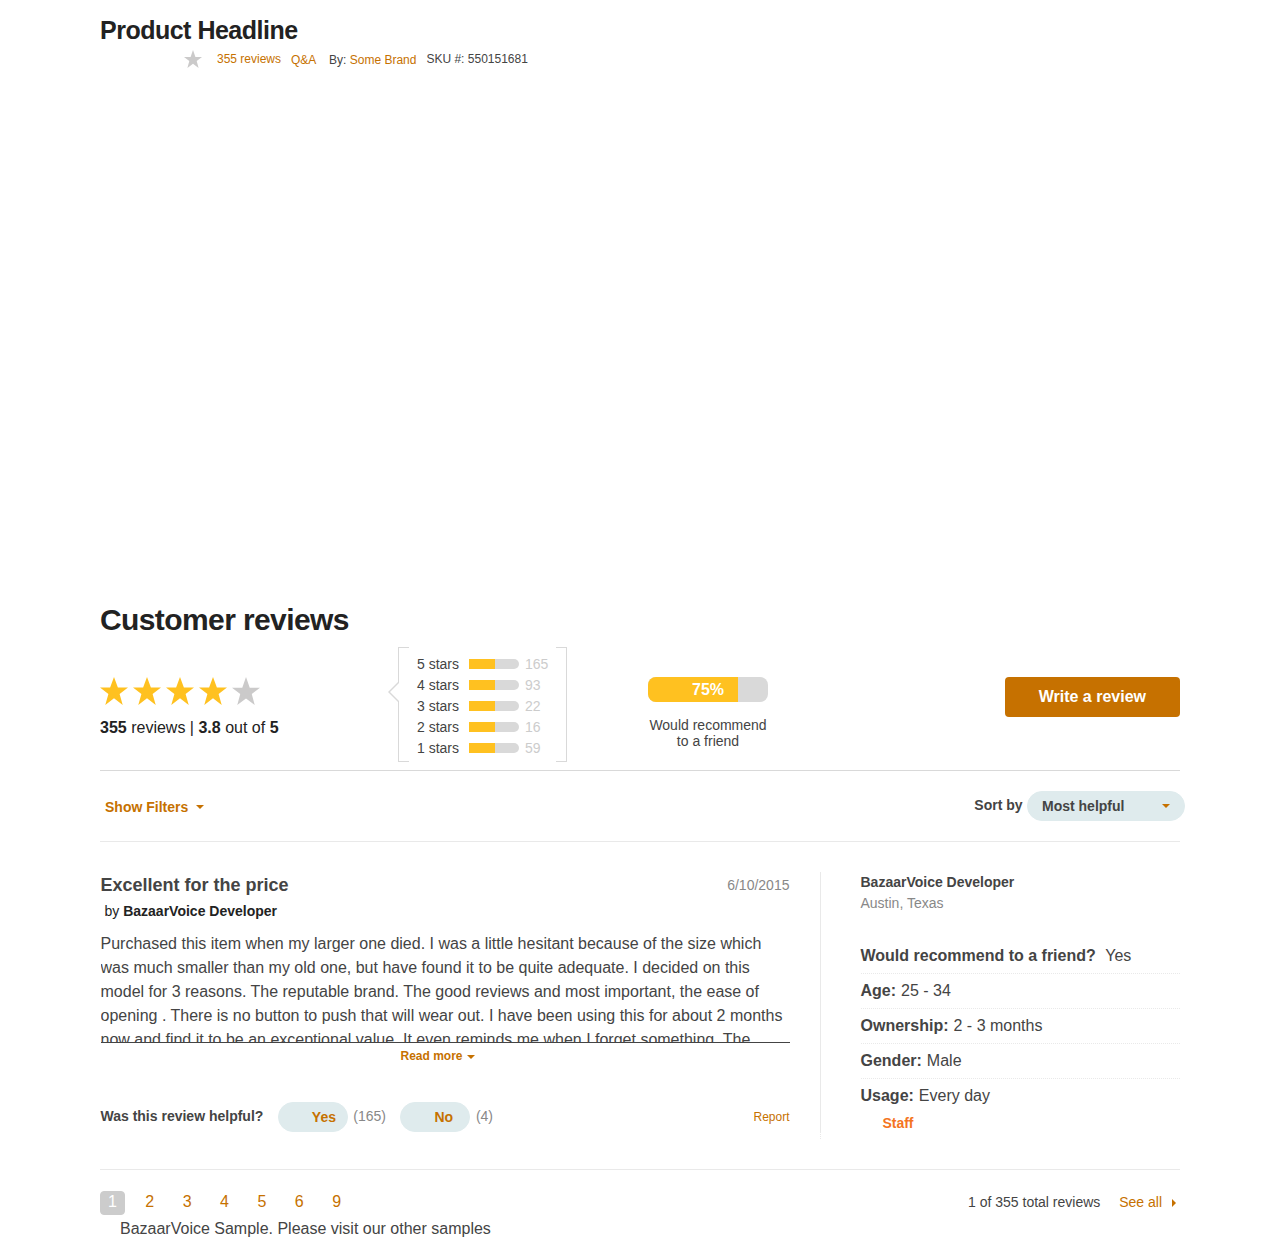
==== commit 8e62c98e: "added metadata files" ====
--- a/index.html
+++ b/index.html
@@ -4,17 +4,13 @@
         <meta name="generator" content="">
         <meta charset="utf-8">
         <meta http-equiv="x-ua-compatible" content="ie=edge">
-        <title></title>
+        <title>API Analytics Tutorial</title>
         <meta name="description" content="">
+        <link rel="icon" href="favicon.ico">
         <meta name="viewport" content="width=device-width, initial-scale=1">
         <link rel="stylesheet" href="css/main.css" type="text/css">
         <link rel="stylesheet" href="css/histogram.css" type="text/css">
         <link rel="stylesheet" href="css/fonts.css" type="text/css">
-        <script src="https://ajax.googleapis.com/ajax/libs/jquery/2.1.3/jquery.min.js" type="text/javascript"></script>
-        <script type="text/javascript" src="js/bvAnalyticsAPITracker.min.js"></script>
-        <script type="text/javascript" src="js/main.js"></script>
-        <script type="text/javascript" src="js/ugc_inView.js"></script>
- 
     </head>
     <body>
         <div class="wrapper">
@@ -130,31 +126,41 @@
                                                     <div class="meter-inline">
                                                         5 stars
                                                     </div>
-                                                    <div class="meter histogram"></div><span class="rating-val">165</span>
+                                                    <div class="meter histogram">
+                                                        <span style="width: 53%" class="meter-bar"></span>
+                                                    </div><span class="rating-val">165</span>
                                                 </div>
                                                 <div class="js-rating-filter rating-filter" data-value="rating:eq:4">
                                                     <div class="meter-inline">
                                                         4 stars
                                                     </div>
-                                                    <div class="meter histogram"></div><span class="rating-val">93</span>
+                                                    <div class="meter histogram">
+                                                        <span style="width: 53%" class="meter-bar"></span>
+                                                    </div><span class="rating-val">93</span>
                                                 </div>
                                                 <div class="js-rating-filter rating-filter" data-value="rating:eq:3">
                                                     <div class="meter-inline">
                                                         3 stars
                                                     </div>
-                                                    <div class="meter histogram"></div><span class="rating-val">22</span>
+                                                    <div class="meter histogram">
+                                                        <span style="width: 53%" class="meter-bar"></span>
+                                                    </div><span class="rating-val">22</span>
                                                 </div>
                                                 <div class="js-rating-filter rating-filter" data-value="rating:eq:2">
                                                     <div class="meter-inline">
                                                         2 stars
                                                     </div>
-                                                    <div class="meter histogram"></div><span class="rating-val">16</span>
+                                                    <div class="meter histogram">
+                                                        <span style="width: 53%" class="meter-bar"></span>
+                                                    </div><span class="rating-val">16</span>
                                                 </div>
                                                 <div class="js-rating-filter rating-filter" data-value="rating:eq:1">
                                                     <div class="meter-inline">
                                                         1 stars
                                                     </div>
-                                                    <div class="meter histogram"></div><span class="rating-val">59</span>
+                                                    <div class="meter histogram">
+                                                        <span style="width: 53%" class="meter-bar"></span>
+                                                    </div><span class="rating-val">59</span>
                                                 </div>
                                             </div>
                                         </div>
@@ -198,7 +204,7 @@
                                 </div>
                             </div>
                             <div class="Grid-col u-size-3-12-m">
-                                <a href="" class="js-write-review btn pull-right" id="WMItemWriteReviewLnk">Write a review</a>
+                                <a href="#" class="js-write-review btn pull-right" id="WMItemWriteReviewLnk">Write a review</a>
                             </div>
                         </div>
                     </div>
@@ -578,5 +584,10 @@
                 </form>
             </div>
         </div>
+        <script src="https://ajax.googleapis.com/ajax/libs/jquery/2.1.3/jquery.min.js" type="text/javascript"></script>
+        <script type="text/javascript" src="http://magpie-static.ugc.bazaarvoice.com/magpie-api/1.4/bvAnalyticsAPITracker.min.js.gz"></script>       
+        <script type="text/javascript" src="js/main.js"></script>
+        <script type="text/javascript" src="js/ugc_inView.js"></script>
+ 
     </body>
 </html>
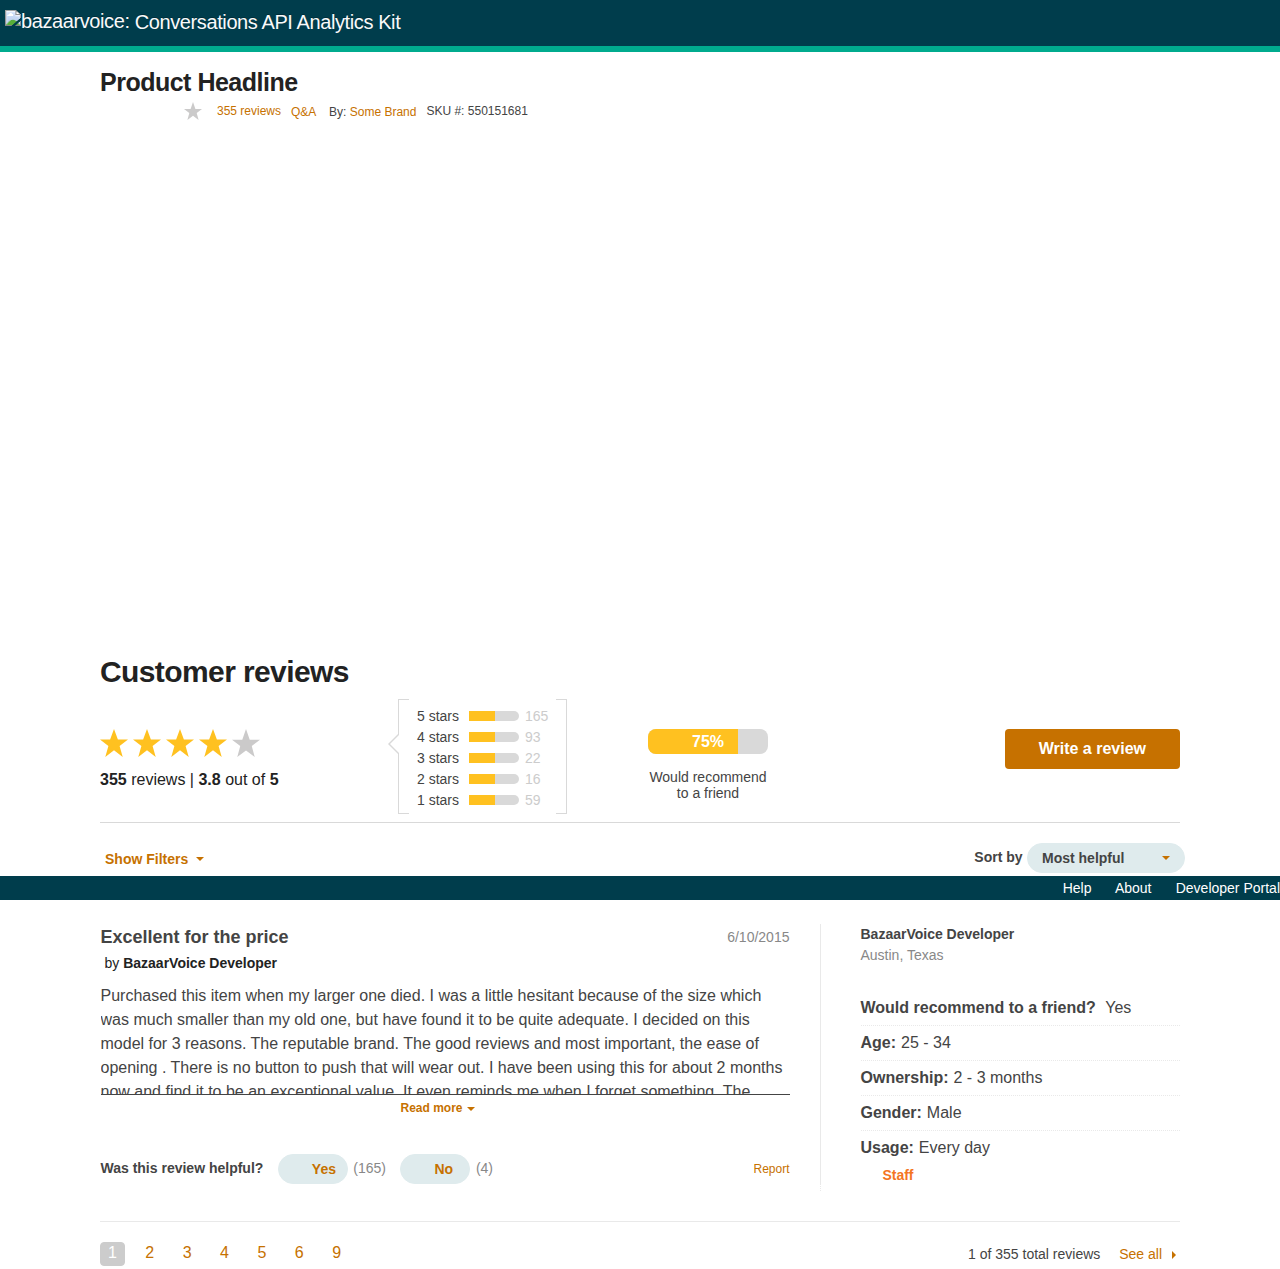
==== commit 5bd3c475: "added GA code" ====
--- a/index.html
+++ b/index.html
@@ -5,20 +5,44 @@
         <meta charset="utf-8">
         <meta http-equiv="x-ua-compatible" content="ie=edge">
         <title>API Analytics Tutorial</title>
-        <meta name="description" content="">
+        <meta name="description" content="Bazaarvoice API Analytics Tutorial">
         <link rel="icon" href="favicon.ico">
         <meta name="viewport" content="width=device-width, initial-scale=1">
         <link rel="stylesheet" href="css/main.css" type="text/css">
         <link rel="stylesheet" href="css/histogram.css" type="text/css">
         <link rel="stylesheet" href="css/fonts.css" type="text/css">
+        <script>
+          (function(i,s,o,g,r,a,m){i['GoogleAnalyticsObject']=r;i[r]=i[r]||function(){
+          (i[r].q=i[r].q||[]).push(arguments)},i[r].l=1*new Date();a=s.createElement(o),
+          m=s.getElementsByTagName(o)[0];a.async=1;a.src=g;m.parentNode.insertBefore(a,m)
+          })(window,document,'script','//www.google-analytics.com/analytics.js','ga');
+
+          ga('create', 'UA-29086981-15', 'auto');
+          ga('send', 'pageview');
+
+        </script>
     </head>
     <body>
+        <header>
+            <div class="inner">
+                <div class="container">
+                    <h1>
+                        <a class="brand" href="#top">
+                            <img src="images/logo.png" alt="bazaarvoice:"> 
+                            <span>Conversations API Analytics Kit</span>
+                        </a>
+                    </h1>
+                </div>
+                <div class="info_box_container">
+                    <a href="https://github.com/bazaarvoice/api-analytics/blob/master/README.md" target="_blank">
+                        <div class="info_box"></div>
+                    </a>
+                </div>
+            </div>
+        </header>
         <div class="wrapper">
             <div class="grid product_description">
                 <div class="col12">
-                    <!-- <p class="heading-a">
-                        Product Headline
-                    </p> -->
                     <div class="Grid-col u-size-6-12-m u-size-7-12-l" style="float:left;">
                         <div class="Grid">
                             <div class="Grid-col product-media-placeholder-section">
@@ -37,15 +61,6 @@
                                                 <span class="visuallyhidden">4.0 stars</span>
                                             </a> 
                                         </div>
-
-
-
-                                        <div class="stars hide-content display-inline-l">
-                                            <a class="js-product-anchor display-block" href="#reviews" id="WMItemRevLnk"><span class="visuallyhidden">4.0 stars</span></a>
-                                        </div>
-                                        <div class="stars-small hide-content-l">
-                                            <a class="js-product-anchor display-block" href="#reviews" id="WMItemRevLnk"><span class="visuallyhidden">4.0 stars</span></a>
-                                        </div>
                                     </div>
                                     <div class="product-subhead-section">
                                         <a class="js-product-anchor" href="#reviews">355 reviews</a> <span class="visuallyhidden">ratings</span>
@@ -54,7 +69,7 @@
                                         <a class="js-product-anchor" href="#qa" id="WMItemQALnk">Q&amp;A</a>
                                     </div>
                                     <div class="product-subhead-section hide-content display-inline-s">
-                                        By: <a href="/tp/rca" class="js-product-brand product-brand" id="WMItemBrandLnk">Some Brand</a>
+                                        By: <a href="#brand" class="js-product-brand product-brand" id="WMItemBrandLnk">Some Brand</a>
                                     </div>
                                     <div class="product-subhead-section product-subhead-walmartnumber">
                                         <span class="wm-bold">SKU #:</span> 550151681
@@ -172,7 +187,12 @@
                                                 <div class="chooser-option-list rendered">
                                                     <div class="chooser-option-current js-chooser-option-current" role="button" tabindex="0" aria-expanded="false">
                                                         Most helpful
-                                                    </div><button class="chooser-option js-chooser-option" type="button" data-chooser-value="helpful" tabindex="-1">Most helpful</button> <button class="chooser-option js-chooser-option" type="button" data-chooser-value="submission-desc" tabindex="-1">Newest to oldest</button> <button class="chooser-option js-chooser-option" type="button" data-chooser-value="submission-asc" tabindex="-1">Oldest to newest</button> <button class="chooser-option js-chooser-option" type="button" data-chooser-value="rating-desc" tabindex="-1">High to low rating</button> <button class="chooser-option js-chooser-option" type="button" data-chooser-value="rating-asc" tabindex="-1">Low to high rating</button>
+                                                    </div>
+                                                    <button class="chooser-option js-chooser-option" type="button" data-chooser-value="helpful" tabindex="-1">Most helpful</button>
+                                                    <button class="chooser-option js-chooser-option" type="button" data-chooser-value="submission-desc" tabindex="-1">Newest to oldest</button>
+                                                    <button class="chooser-option js-chooser-option" type="button" data-chooser-value="submission-asc" tabindex="-1">Oldest to newest</button>
+                                                    <button class="chooser-option js-chooser-option" type="button" data-chooser-value="rating-desc" tabindex="-1">High to low rating</button>
+                                                    <button class="chooser-option js-chooser-option" type="button" data-chooser-value="rating-asc" tabindex="-1">Low to high rating</button>
                                                 </div>
                                             </div><select class="js-selector js-reviews-sort chooser-alt chooser-fixed-width visuallyhidden" tabindex="-1" aria-hidden="true">
                                                 <option selected value="helpful">
@@ -204,7 +224,7 @@
                                 </div>
                             </div>
                             <div class="Grid-col u-size-3-12-m">
-                                <a href="#" class="js-write-review btn pull-right" id="WMItemWriteReviewLnk">Write a review</a>
+                                <a href="#reviews" class="js-write-review btn pull-right" id="WMItemWriteReviewLnk">Write a review</a>
                             </div>
                         </div>
                     </div>
@@ -318,14 +338,17 @@
                                             Purchased this item when my larger one died. I was a little hesitant because of the size which was much smaller than my old one, but have found it to be quite adequate. I decided on this model for 3 reasons. The reputable brand. The good reviews and most important, the ease of opening . There is no button to push that will wear out. I have been using this for about 2 months now and find it to be an exceptional value. It even reminds me when I forget something. The timer can be used at the same time you cook which was very nice to find. It heats quickly so quickly in fact I have found it takes much less time than my larger one did and have had to adjust the times on some things..it also cooks and heats more evenly. The control panel is flat. Easy to clean and is relatively quiet. Over all I am very pleased with the purchase. I will purchase it again if it is still available when I need another new one. I highly recommend this item. It is a great deal for the money. It also arrived 5 days ahead of schedule.
                                         </div>
                                         <div class="js-ellipsis-read-more ellipsis-read-more">
-                                            <a href="#">Read more</a>
+                                            <a href="#" id="readMore">Read more</a>
                                         </div>
                                     </div>
                                     <div class="btn-vote-group js-btn-vote-group customer-review-voting hide-content display-inline-block-m">
                                         <span class="btn-vote-heading">Was this review helpful?</span> 
-                                        <button type="button" class="btn btn-vote js-btn-vote-yes"><i class="btn-vote-up"></i>Yes
+                                        <button type="button" class="btn btn-vote js-btn-vote-yes" id="helpfulness-btn-yes"><i class="btn-vote-up"></i>Yes
                                         </button> 
-                                        <span class="btn-vote-count">(<span class="js-vote-positive-count">165</span>)</span> <button type="button" class="btn btn-vote js-btn-vote-no"><i class="btn-vote-down"></i>No</button> <span class="btn-vote-count">(<span class="js-vote-negative-count">4</span>)</span> <button class="btn btn-link customer-review-report-btn js-btn-report pull-right"><i class="wmicon wmicon-flag"></i>&nbsp;Report</button>
+                                        <span class="btn-vote-count">(<span class="js-vote-positive-count">165</span>)</span> <button type="button" class="btn btn-vote js-btn-vote-no" id="helpfulness-btn-no"><i class="btn-vote-down"></i>No</button> <span class="btn-vote-count">(<span class="js-vote-negative-count">4</span>)
+                                        </span> 
+                                        <button class="btn btn-link customer-review-report-btn js-btn-report pull-right" id="reports_btn"><i class="wmicon wmicon-flag"></i>&nbsp;Report
+                                        </button>
                                         <div class="pull-right hide-content thank-you-report js-thank-you-report">
                                             Thank you! You have successfully submitted feedback for this review.
                                         </div>
@@ -369,225 +392,64 @@
                                         </div>
                                     </div>
                                     <div class="review-badges-container">
-                                        <div class="review-badge">
+                                        <div class="review-badge" id="badge">
                                             <i class="wmicon wmicon-user"></i>
                                             Staff
                                         </div>
                                     </div>
                                 </div>
-                            </div><!-- 2nd review -->
-                            <!-- <div class="Grid customer-review js-customer-review" data-content-id="8141362" data-view-cid="view42" data-model-cid="c43">
-                                    <div class="Grid-col u-size-8-12-m customer-review-body">
-                                        <div class="Grid">
-                                            <div class="Grid-col u-size-10-12-m customer-review-title">
-                                                Wonderful Microwave!
-                                            </div><span class="Grid-col u-size-2-12-m customer-review-date hide-content display-inline-block-m">8/30/2012</span>
-                                        </div>
-                                        <h3 class="visuallyhidden">
-                                            Customer review by Dakota57
-                                        </h3>
-                                        <div class="stars customer-stars">
-                                            <span class="visuallyhidden">5.0 stars</span> <span class="customer-review-date hide-content-m">8/30/2012</span> <span class="customer-name hide-content display-inline-block-m">by <span class="customer-name-heavy">Dakota57</span></span>
-                                        </div>
-                                        <div class="customer-name hide-content-m">
-                                            by <span class="customer-name-heavy">Dakota57</span>
-                                        </div>
-                                        <div class="customer-review-text">
-                                            <p class="js-customer-review-text" data-max-height="110"></p>
-                                            <div class="ellipsis-content module" style="max-height: 110px;">
-                                                I was a little concerned after reading some of the reviews here but when I checked online for reviews at other sites which were much better I was satisfied enough to order one. And I'm so happy I did. This is a lovely looking unit and works perfectly. Its not so big it consumes a vast amount of counter space yet is big enough I've not come across not being able to use any of my microware which I'd used in a much larger unit. My other was the same wattage but for whatever reason this one cooks so much faster and by far more evenly then my last much more expensive one even when it was new. They both had the rotating plates inside so I'm not sure what the difference is but this is much better. I haven't found the exterior walls to be flimsy at all as I saw someone else mention and even though its in a place its side gets bumped a lot by other objects ( my canisters) I've not seen a single mar or dent. I've also seem mention the beep is loud. Its slightly louder than my old one but not much at all and will beep 5 times about a minute apart to let you know its finished cooking. I would recommend this to anyone !
-                                            </div>
-                                            <div class="js-ellipsis-read-more ellipsis-read-more">
-                                                <a href="#">Read more</a>
-                                            </div>
-                                        </div>
-                                        <div class="btn-vote-group js-btn-vote-group customer-review-voting hide-content display-inline-block-m">
-                                            <span class="btn-vote-heading">Was this review helpful?</span> <button type="button" class="btn btn-vote js-btn-vote-yes"> Yes</button> <span class="btn-vote-count">(<span class="js-vote-positive-count">127</span>)</span> <button type="button" class="btn btn-vote js-btn-vote-no"> No</button> <span class="btn-vote-count">(<span class="js-vote-negative-count">2</span>)</span> <button class="btn btn-link customer-review-report-btn js-btn-report pull-right">&nbsp;Report</button>
-                                            <div class="pull-right hide-content thank-you-report js-thank-you-report">
-                                                Thank you! You have successfully submitted feedback for this review.
-                                            </div>
-                                        </div>
-                                        <div class="Grid Grid==gutters btn-vote-group js-btn-vote-group customer-review-voting hide-content-m">
-                                            <div class="Grid-col">
-                                                <div class="btn-vote-heading">
-                                                    Was this answer helpful?
-                                                </div>
-                                            </div>
-                                            <div class="Grid-col u-size-1-2">
-                                                <button type="button" class="btn btn-vote js-btn-vote-yes">Yes&nbsp;<span class="btn-vote-count">(<span class="js-vote-positive-count-mweb">127</span>)</span></button>
-                                            </div>
-                                            <div class="Grid-col u-size-1-2">
-                                                <button type="button" class="btn btn-vote js-btn-vote-no">No&nbsp;<span class="btn-vote-count">(<span class="js-vote-negative-count-mweb">2</span>)</span></button>
-                                            </div>
-                                        </div>
-                                    </div>
-                                    <div class="Grid-col u-size-4-12-m customer-info hide-content display-inline-block-m">
-                                        <div>
-                                            Dakota57
-                                        </div>
-                                        <div class="customer-location">
-                                            New Mexico
-                                        </div>
-                                        <div class="customer-attributes">
-                                            <div>
-                                                Would recommend to a friend? <span>Yes</span>
-                                            </div>
-                                            <div>
-                                                Age:<span>55 - 64</span>
-                                            </div>
-                                            <div>
-                                                Ownership:<span>2 - 7 weeks</span>
-                                            </div>
-                                            <div>
-                                                Gender:<span>Female</span>
-                                            </div>
-                                            <div>
-                                                Usage:<span>Every day</span>
-                                            </div>
-                                        </div>
-                                        <div class="review-badges-container">
-                                            <div class="review-badge">
-                                                Top 1000 contributor
-                                            </div>
-                                        </div>
-                                    </div>
-                                </div> -->
-                            <!-- 3rd review -->
-                            <!--  <div class="Grid customer-review js-customer-review" data-content-id="15852330" data-view-cid="view46" data-model-cid="c47">
-                                    <div class="Grid-col u-size-8-12-m customer-review-body">
-                                        <div class="Grid">
-                                            <div class="Grid-col u-size-10-12-m customer-review-title">
-                                                Nice microwave
-                                            </div><span class="Grid-col u-size-2-12-m customer-review-date hide-content display-inline-block-m">9/17/2013</span>
-                                        </div>
-                                        <h3 class="visuallyhidden">
-                                            Customer review by StretchWalley
-                                        </h3>
-                                        <div class="stars customer-stars">
-                                            <span class="visuallyhidden">5.0 stars</span> <span class="customer-review-date hide-content-m">9/17/2013</span> <span class="customer-name hide-content display-inline-block-m">by <span class="customer-name-heavy">StretchWalley</span></span>
-                                        </div>
-                                        <div class="customer-name hide-content-m">
-                                            by <span class="customer-name-heavy">StretchWalley</span>
-                                        </div>
-                                        <div class="customer-review-text">
-                                            <p class="js-customer-review-text" data-max-height="110"></p>
-                                            <div class="ellipsis-content module" style="max-height: 110px;">
-                                                We nought this mocrowave on line because it was so much cheaper then in the store. A full size microwave for what they were selling a dorm size microwave in the store for. We plugged it in and it works great. I read the reviews and they were not great but for the price we took a shot. I am not sure what everyone else was looking for or expecting in a microwave but this one does everything I have asked it to do - it heats up food... No problems so far. Just in case we should have a problem I bought the 2 year extended warranty plan for $5. They will replace the microwave for 2 years - no questions asked. What more could you ask for in a microwave?!
-                                            </div>
-                                            <div class="js-ellipsis-read-more ellipsis-read-more">
-                                                <a href="#">Read more</a>
-                                            </div>
-                                        </div>
-                                        <div class="btn-vote-group js-btn-vote-group customer-review-voting hide-content display-inline-block-m">
-                                            <span class="btn-vote-heading">Was this review helpful?</span> <button type="button" class="btn btn-vote js-btn-vote-yes"> Yes</button> <span class="btn-vote-count">(<span class="js-vote-positive-count">60</span>)</span> <button type="button" class="btn btn-vote js-btn-vote-no"> No</button> <span class="btn-vote-count">(<span class="js-vote-negative-count">10</span>)</span> <button class="btn btn-link customer-review-report-btn js-btn-report pull-right">&nbsp;Report</button>
-                                            <div class="pull-right hide-content thank-you-report js-thank-you-report">
-                                                Thank you! You have successfully submitted feedback for this review.
-                                            </div>
-                                        </div>
-                                        <div class="Grid Grid==gutters btn-vote-group js-btn-vote-group customer-review-voting hide-content-m">
-                                            <div class="Grid-col">
-                                                <div class="btn-vote-heading">
-                                                    Was this answer helpful?
-                                                </div>
-                                            </div>
-                                            <div class="Grid-col u-size-1-2">
-                                                <button type="button" class="btn btn-vote js-btn-vote-yes">Yes&nbsp;<span class="btn-vote-count">(<span class="js-vote-positive-count-mweb">60</span>)</span></button>
-                                            </div>
-                                            <div class="Grid-col u-size-1-2">
-                                                <button type="button" class="btn btn-vote js-btn-vote-no">No&nbsp;<span class="btn-vote-count">(<span class="js-vote-negative-count-mweb">10</span>)</span></button>
-                                            </div>
-                                        </div>
-                                    </div>
-                                    <div class="Grid-col u-size-4-12-m customer-info hide-content display-inline-block-m">
-                                        <div>
-                                            StretchWalley
-                                        </div>
-                                        <div class="customer-location">
-                                            Gulfport, ms
-                                        </div>
-                                        <div class="customer-attributes">
-                                            <div>
-                                                Would recommend to a friend? <span>Yes</span>
-                                            </div>
-                                            <div>
-                                                Age:<span>35 - 44</span>
-                                            </div>
-                                            <div>
-                                                Ownership:<span>2 - 7 weeks</span>
-                                            </div>
-                                            <div>
-                                                Gender:<span>Female</span>
-                                            </div>
-                                            <div>
-                                                Usage:<span>Every day</span>
-                                            </div>
-                                        </div>
-                                        <div class="review-badges-container">
-                                            <div class="js-flyout flyout flyout-top">
-                                                <div class="flyout-backdrop"></div><a href="#" role="button" class="js-flyout-toggle review-badge" aria-expanded="false" aria-describedby="flyout45">Verified purchaser</a>
-                                                <div class="js-flyout-modal flyout-modal" id="flyout45">
-                                                    <div class="review-badge">
-                                                        Verified purchaser
-                                                    </div>
-                                                    <div>
-                                                        Customer has been confirmed to have purchased the item from Walmart.
-                                                    </div>
-                                                </div>
-                                            </div>
-                                        </div>
-                                    </div>
-                                </div> -->
+                            </div>
                         </div>
                         <div class="js-review-pagination-bottom">
                             <div class="review-pagination js-review-pagination">
                                 <div class="paginator-list pull-left">
                                     <ul>
                                         <li>
-                                            <a href="#" role="button" class="js-pagination link active" data-page="1">1</a>
-                                        </li>
-                                        <li>
-                                            <a href="#" role="button" class="js-pagination link" data-page="2">2</a>
-                                        </li>
-                                        <li>
-                                            <a href="#" role="button" class="js-pagination link" data-page="3">3</a>
-                                        </li>
-                                        <li>
-                                            <a href="#" role="button" class="js-pagination link" data-page="4">4</a>
-                                        </li>
-                                        <li>
-                                            <a href="#" role="button" class="js-pagination link" data-page="5">5</a>
-                                        </li>
-                                        <li>
-                                            <a href="#" role="button" class="js-pagination link" data-page="6">6</a>
-                                        </li>
-                                        <li>
-                                            <a href="#" role="button" class="js-pagination link" data-page="9">9</a>
+                                            <a href="#reviews" role="button" class="js-pagination link active" data-page="1">1</a>
+                                        </li>
+                                        <li>
+                                            <a href="#reviews" role="button" class="js-pagination link" data-page="2">2</a>
+                                        </li>
+                                        <li>
+                                            <a href="#reviews" role="button" class="js-pagination link" data-page="3">3</a>
+                                        </li>
+                                        <li>
+                                            <a href="#reviews" role="button" class="js-pagination link" data-page="4">4</a>
+                                        </li>
+                                        <li>
+                                            <a href="#reviews" role="button" class="js-pagination link" data-page="5">5</a>
+                                        </li>
+                                        <li>
+                                            <a href="#reviews" role="button" class="js-pagination link" data-page="6">6</a>
+                                        </li>
+                                        <li>
+                                            <a href="#reviews" role="button" class="js-pagination link" data-page="9">9</a>
                                         </li>
                                     </ul>
                                 </div>
                                 <div class="review-stats copy-small pull-right">
-                                    <span>1 of 355 total reviews</span> <a href="#" class="js-reviews-see-all arrow-link" id="WMItemSeeAllRevLnk">See all</a>
+                                    <span>1 of 355 total reviews</span> <a href="#reviews" class="js-reviews-see-all arrow-link" id="WMItemSeeAllRevLnk">See all</a>
                                 </div>
                             </div>
                         </div>
                         <div class="mweb-review-button hide-content-m"></div>
-                    </div>
-                    <div class="footer-copyright"> 
-                        <div class="container container-responsive ResponsiveContainer"> 
-                            <div class="footer-copyright-text "> BazaarVoice Sample. 
-                                <span class="reference-id-explanation js-reference-id-explanation"> 
-                                    <span class="reference-id-text-desktop hide-content display-inline-m">Please visit our other samples</span>
-                                </span> 
-                            </div> 
-                        </div> 
                     </div>
                 </form>
             </div>
         </div>
+       <footer class="navbar-fixed-bottom">
+            <div class="containerz">
+                <div class="pull-right links">
+                    <a href="https://developer.bazaarvoice.com/forum" target="_blank"><span class="glyphicon glyphicon-question-sign"></span> Help</a>
+                    <a class="openAbout" href="#" target="_blank"><span class="glyphicon glyphicon-info-sign"></span> About</a>
+                    <a href="https://developer.bazaarvoice.com/" target="_blank"><span class="glyphicon glyphicon-home"></span> Developer Portal</a>
+                </div>
+            </div>
+        </footer>
         <script src="https://ajax.googleapis.com/ajax/libs/jquery/2.1.3/jquery.min.js" type="text/javascript"></script>
-        <script type="text/javascript" src="http://magpie-static.ugc.bazaarvoice.com/magpie-api/1.4/bvAnalyticsAPITracker.min.js.gz"></script>       
+        <script type="text/javascript" src="https://magpie-static.ugc.bazaarvoice.com/magpie-api/1.4/bvAnalyticsAPITracker.min.js.gz"></script>       
         <script type="text/javascript" src="js/main.js"></script>
-        <script type="text/javascript" src="js/ugc_inView.js"></script>
+        
  
     </body>
 </html>
--- a/css/main.css
+++ b/css/main.css
@@ -15,11 +15,125 @@
     -moz-box-sizing:border-box;
     box-sizing:border-box
 }
-
 .wrapper{
-
     margin:0 100px;
 }
+.info_box_container{
+    position: absolute;
+    right: 20px;
+    top: 10px;
+}
+.info_box{
+    background-image: url('../images/info2_white.png');
+    background-repeat: no-repeat;
+    background-size: contain;
+    width:25px;
+    height: 25px;
+    top:10%;
+    right:10%;
+    /*border:3px solid #a1a1a1;*/
+    /*background:#FFF;*/
+    /*padding:8px;*/
+    /*-webkit-border-radius: 3px;
+        -moz-border-radius: 3px;
+        border-radius: 3px;*/
+}
+/*BV HEADER*/
+
+header{
+    border-bottom: 6px solid #00AB8E;
+}
+header .inner {
+    background: #003D4C!important;
+}                
+header .inner .container{
+    width: 100%;
+    padding: 1px 5px;
+    margin-right: auto;
+    margin-left: auto;
+}
+header .inner .container:before{
+    content: " ";
+    display: table;
+}
+header .inner .container h1{
+    text-shadow: 0 -1px 0 rgba(0,0,0,.25);
+    margin: 10px 0;
+    box-sizing: border-box;
+    font-size: 20px;
+    font-weight: 200;
+    line-height: 1.1;
+}
+header .inner .container h1 .brand {
+    color: #F9FAFB;
+    text-decoration: none;
+}
+header .inner .container h1 .brand img{
+    bottom: 3px;
+    height: 19px;
+    position: relative;
+}
+header .inner .container h1 .brand span{
+        color: #F9FAFB;
+}
+/*BV FOOTER*/
+footer{
+    min-height: 0;
+    background-color: #003d4c;
+}
+.navbar-fixed-bottom{
+    border-radius: 0;
+    bottom: 0;
+    margin-bottom: 0;
+    border-width: 1px 0 0;
+    position: fixed;
+    right: 0;
+    left: 0;
+    z-index: 1030;
+}
+}
+.navbar-fixed-bottom .containerz{
+        padding: 6px 5px;
+        width: 100%;
+        padding: 0 5px;
+}
+
+}
+.navbar-fixed-bottom .containerz:before{}
+.navbar-fixed-bottom .containerz .pull-right{
+    float: right!important;
+}
+.navbar-fixed-bottom .containerz .pull-right:before{
+    box-sizing: border-box;
+}
+.navbar-fixed-bottom .containerz .pull-right a{
+    color: #fff;
+    text-decoration: none;
+    margin-left: 5px;
+    font-size: 14px;
+}
+.navbar-fixed-bottom .containerz .pull-right a .glyphicon {
+    color: #00ab8e;
+    position: relative;
+    top: 1px;
+    display: inline-block;
+    font-family: 'Glyphicons Halflings';
+    font-style: normal;
+    font-weight: 400;
+    line-height: 1;
+    -webkit-font-smoothing: antialiased;
+}
+.glyphicon-question-sign:before {
+    content: "\e085";
+}
+.glyphicon-info-sign:before {
+    content: "\e086";
+}
+.glyphicon-home:before {
+    content: "\e086";
+}
+/*BV FOOTER END*/
+
 .review-header {
     margin:28px 0 0
 }
@@ -322,21 +436,22 @@
 }
 
 @font-face {
-    font-family:WalmartIcons;
-    src:url(//i5.walmartimages.com/dfw/63fd9f59-6924/k2-_68851acd-2d09-4b76-ac5a-c7d95dc80eb9.v1.eot);
+    font-family:IcoMoonIcons;
+    src:url(fonts/icomoon.eot);
     font-weight:400;
     font-style:normal
 }
 
 @font-face {
-    font-family:WalmartIcons;
-    src:url(/static/fonts/walmarticons/walmarticons.woff2) format("woff2"),url(//i5.walmartimages.com/dfw/63fd9f59-eded/k2-_77a2deb1-e1d9-473c-8869-2b7c4ebaca08.v1.woff) format("woff"),url(//i5.walmartimages.com/dfw/63fd9f59-7cd4/k2-_5b01c051-77f9-4317-8026-7e736a231d2c.v1.ttf) format("truetype");
+    font-family:IcoMoonIcons;
+    src:url(../fonts/icomoon.woff) format("woff2"),
+        url(../fonts/icomoon.woff) format("woff"),
+        url(../fonts/icomoon.ttf) format("truetype");
     font-weight:400;
     font-style:normal
 }
-
 .wmicon {
-    font-family:WalmartIcons;
+    font-family:IcoMoonIcons;
     font-style:normal;
     font-weight:400;
     text-align:center;
@@ -541,7 +656,7 @@
 }
 
 .wmicon-user:before {
-    content:"\e045"
+    content:"\e976"
 }
 
 .wmicon-thumbs-up:before {
@@ -569,7 +684,9 @@
 }
 
 .wmicon-flag:before {
-    content:"\e052"
+    /*changed to icoMoon*/
+    content:"\e604";
+    font-family: "IcoMoonIcons"
 }
 
 .wmicon-modal:before {
@@ -630,6 +747,12 @@
 
 .wmicon-onesie:before {
     content:"\e067"
+}
+.wmicon-onesie:before {
+    content:"\e067"
+}
+.icon-user-check:before {
+    content: "\e975";
 }
 
 @-webkit-keyframes spin-clockwise {
@@ -3288,234 +3411,6 @@
     margin-left:102.08333333333%
 }
 
-.m-col1 {
-    float:left;
-    width:8.3333333333333%;
-    min-height:10px
-}
-
-.m-col1:before,.m-col1:after {
-    content:"";
-    display:table
-}
-
-.m-col1:after {
-    clear:both
-}
-
-.m-col2 {
-    float:left;
-    width:16.666666666667%;
-    min-height:10px
-}
-
-.m-col2:before,.m-col2:after {
-    content:"";
-    display:table
-}
-
-.m-col2:after {
-    clear:both
-}
-
-.m-col3 {
-    float:left;
-    width:25%;
-    min-height:10px
-}
-
-.m-col3:before,.m-col3:after {
-    content:"";
-    display:table
-}
-
-.m-col3:after {
-    clear:both
-}
-
-.m-col4 {
-    float:left;
-    width:33.333333333333%;
-    min-height:10px
-}
-
-.m-col4:before,.m-col4:after {
-    content:"";
-    display:table
-}
-
-.m-col4:after {
-    clear:both
-}
-
-.m-col5 {
-    float:left;
-    width:41.666666666667%;
-    min-height:10px
-}
-
-.m-col5:before,.m-col5:after {
-    content:"";
-    display:table
-}
-
-.m-col5:after {
-    clear:both
-}
-
-.m-col6 {
-    float:left;
-    width:50%;
-    min-height:10px
-}
-
-.m-col6:before,.m-col6:after {
-    content:"";
-    display:table
-}
-
-.m-col6:after {
-    clear:both
-}
-
-.m-col7 {
-    float:left;
-    width:58.333333333333%;
-    min-height:10px
-}
-
-.m-col7:before,.m-col7:after {
-    content:"";
-    display:table
-}
-
-.m-col7:after {
-    clear:both
-}
-
-.m-col8 {
-    float:left;
-    width:66.666666666667%;
-    min-height:10px
-}
-
-.m-col8:before,.m-col8:after {
-    content:"";
-    display:table
-}
-
-.m-col8:after {
-    clear:both
-}
-
-.m-col9 {
-    float:left;
-    width:75%;
-    min-height:10px
-}
-
-.m-col9:before,.m-col9:after {
-    content:"";
-    display:table
-}
-
-.m-col9:after {
-    clear:both
-}
-
-.m-col10 {
-    float:left;
-    width:83.333333333333%;
-    min-height:10px
-}
-
-.m-col10:before,.m-col10:after {
-    content:"";
-    display:table
-}
-
-.m-col10:after {
-    clear:both
-}
-
-.m-col11 {
-    float:left;
-    width:91.666666666667%;
-    min-height:10px
-}
-
-.m-col11:before,.m-col11:after {
-    content:"";
-    display:table
-}
-
-.m-col11:after {
-    clear:both
-}
-
-.m-col12 {
-    float:left;
-    width:100%;
-    min-height:10px
-}
-
-.m-col12:before,.m-col12:after {
-    content:"";
-    display:table
-}
-
-.m-col12:after {
-    clear:both
-}
-
-.m-offset1 {
-    margin-left:8.3333333333333%
-}
-
-.m-offset2 {
-    margin-left:16.666666666667%
-}
-
-.m-offset3 {
-    margin-left:25%
-}
-
-.m-offset4 {
-    margin-left:33.333333333333%
-}
-
-.m-offset5 {
-    margin-left:41.666666666667%
-}
-
-.m-offset6 {
-    margin-left:50%
-}
-
-.m-offset7 {
-    margin-left:58.333333333333%
-}
-
-.m-offset8 {
-    margin-left:66.666666666667%
-}
-
-.m-offset9 {
-    margin-left:75%
-}
-
-.m-offset10 {
-    margin-left:83.333333333333%
-}
-
-.m-offset11 {
-    margin-left:91.666666666667%
-}
-
-.m-offset12 {
-    margin-left:100%
-}
-
 .grid-padded .m-col1 {
     float:left;
     width:6.25%;
@@ -5906,26 +5801,8 @@
     -webkit-animation:none;
     animation:none
 }
-
-.no-cssanimations .btn-progress-spinner-icon:after {
-    content:"";
-    position:absolute;
-    top:0;
-    right:0;
-    bottom:0;
-    left:0;
-    display:block;
-    background-image:url(//i5.walmartimages.com/dfw/63fd9f59-ba90/k2-_d502ba42-9b20-42bc-bf3d-be5b833884be.v1.gif);
-    background-repeat:no-repeat;
-    background-position:center
-}
-
 .btn-mini .btn-progress-spinner-icon {
     font-size:20px
-}
-
-.no-cssanimations .btn-mini .btn-progress-spinner-icon:after {
-    background-image:url(//i5.walmartimages.com/dfw/63fd9f59-1f68/k2-_75ae11df-f8a6-4530-9fd6-4f1cee8c3515.v1.gif)
 }
 
 .btn-link {
@@ -6004,7 +5881,7 @@
 }
 
 .btn-vote-up:before,.btn-vote-down:before {
-    font-family:WalmartIcons;
+    font-family:IcoMoonIcons;
     font-style:normal;
     font-weight:400;
     text-align:center;
@@ -6017,7 +5894,7 @@
 }
 
 .btn-vote-up:before {
-    content:"\e050"
+    content:"\f087"
 }
 
 .btn-vote-down {
@@ -6026,7 +5903,7 @@
 }
 
 .btn-vote-down:before {
-    content:"\e051"
+    content:"\f088"
 }
 
 .btn-vote-group .btn-vote {
@@ -6422,547 +6299,6 @@
     transform-origin:center 2px
 }
 
-.dropdown-link:hover:after,.flyout.active>.dropdown-link:after {
-    -webkit-transform:rotate(-180deg);
-    -ms-transform:rotate(-180deg);
-    transform:rotate(-180deg)
-}
-
-.no-csstransforms .dropdown-link:hover:after,.no-csstransforms .flyout.active>.dropdown-link:after {
-    margin-top:-8px;
-    border-top-color:transparent;
-    border-bottom-color:#ffc120
-}
-
-.flyout {
-    position:relative;
-    display:inline-block
-}
-
-.flyout.hidden {
-    visibility:hidden
-}
-
-.flyout.hidden,.flyout.hidden .flyout-modal {
-    display:block
-}
-
-.flyout-block {
-    display:block;
-    width:100%
-}
-
-.flyout.active>.flyout-modal,.flyout.active>.flyout-backdrop {
-    display:block
-}
-
-.flyout.active>.flyout-modal {
-    -webkit-animation:flyout-slide-bottom .3s ease forwards;
-    animation:flyout-slide-bottom .3s ease forwards
-}
-
-.visuallyhidden .flyout.active>.flyout-modal {
-    -webkit-animation:none;
-    animation:none
-}
-
-.flyout.active >.no-animation .flyout-modal {
-    -webkit-animation:none;
-    animation:none
-}
-
-.visuallyhidden .flyout.active >.no-animation .flyout-modal {
-    -webkit-animation:none;
-    animation:none
-}
-
-.flyout-backdrop {
-    z-index:1;
-    position:absolute;
-    top:0;
-    right:0;
-    bottom:0;
-    left:0;
-    display:none
-}
-
-.flyout-toggle {
-    z-index:2;
-    position:relative
-}
-
-.flyout-caret:before,.flyout-modal:before,.flyout-align-caret:before,.flyout-caret:after,.flyout-modal:after,.flyout-align-caret:after {
-    z-index:200;
-    content:"";
-    position:absolute;
-    pointer-events:none
-}
-
-.flyout-caret:after,.flyout-modal:after,.flyout-align-caret:after {
-    width:0;
-    height:0;
-    border:13px solid transparent
-}
-
-.flyout-caret:before,.flyout-modal:before,.flyout-align-caret:before {
-    z-index:100;
-    width:18px;
-    height:18px;
-    border:1px solid rgba(0,0,0,.1);
-    border-width:1px 1px 0 0;
-    box-shadow:1px -1px 2px rgba(0,0,0,.12);
-    -webkit-transform:rotate(-45deg);
-    -ms-transform:rotate(-45deg);
-    transform:rotate(-45deg)
-}
-
-@media (-o-min-device-pixel-ratio:54),(-webkit-min-device-pixel-ratio:1.25),(min-resolution:120dpi) {
-.flyout-caret:before,.flyout-modal:before,.flyout-align-caret:before {
-    box-shadow:2px -2px 2px -1px rgba(0,0,0,.1)
-}
-}
-
-.no-boxshadow .flyout-caret,.no-boxshadow .flyout-modal,.no-boxshadow .flyout-align-caret {
-    border:1px solid #d9d9d9
-}
-
-.no-boxshadow .flyout-caret:before,.no-boxshadow .flyout-modal:before,.no-boxshadow .flyout-align-caret:before {
-    width:0;
-    height:0;
-    border:15px solid transparent
-}
-
-.flyout-caret {
-    position:absolute;
-    width:18px;
-    height:18px
-}
-
-.flyout-magic .flyout-modal {
-    margin-left:0
-}
-
-.flyout-magic .flyout-modal:before,.flyout-magic .flyout-modal:after {
-    display:none!important
-}
-
-.flyout-modal {
-    z-index:200;
-    position:absolute;
-    display:none;
-    width:276px;
-    margin-left:-138px;
-    padding:20px;
-    background-color:#fff;
-    background-color:rgba(255,255,255,.96);
-    box-shadow:0 0 2px 2px rgba(0,0,0,.12)
-}
-
-.slide-tray.flyout-modal {
-    z-index:3000
-}
-
-.flyout-modal {
-    border-radius:5px
-}
-
-.flyout-modal-narrow {
-    width:248px;
-    margin-left:-124px
-}
-
-.flyout-modal-wide {
-    width:308px;
-    margin-left:-154px
-}
-
-.flyout-modal-extrawide {
-    width:388px;
-    margin-left:-194px
-}
-
-.slide-tray.flyout-modal-narrow,.slide-tray.flyout-modal-wide,.slide-tray.flyout-modal-extrawide {
-    width:100%;
-    margin:0
-}
-
-.flyout-modal-full {
-    left:0!important;
-    position:relative;
-    padding-top:40px;
-    padding-bottom:40px;
-    width:100%;
-    margin-left:0
-}
-
-.flyout-modal-full .flyout-close {
-    width:30px;
-    height:30px;
-    font-size:20px
-}
-
-.flyout-top .flyout-modal,.flyout-bottom .flyout-modal {
-    left:50%
-}
-
-.flyout-top .flyout-modal:before,.flyout-bottom .flyout-modal:before,.flyout-top .flyout-align-caret:before,.flyout-bottom .flyout-align-caret:before,.flyout-top .flyout-caret:before,.flyout-bottom .flyout-caret:before,.flyout-top .flyout-modal:after,.flyout-bottom .flyout-modal:after,.flyout-top .flyout-align-caret:after,.flyout-bottom .flyout-align-caret:after,.flyout-top .flyout-caret:after,.flyout-bottom .flyout-caret:after {
-    left:0;
-    right:0;
-    margin:auto
-}
-
-.flyout-right .flyout-modal,.flyout-left .flyout-modal {
-    top:50%
-}
-
-.flyout-right .flyout-modal:before,.flyout-left .flyout-modal:before,.flyout-right .flyout-align-caret:before,.flyout-left .flyout-align-caret:before,.flyout-right .flyout-caret:before,.flyout-left .flyout-caret:before,.flyout-right .flyout-modal:after,.flyout-left .flyout-modal:after,.flyout-right .flyout-align-caret:after,.flyout-left .flyout-align-caret:after,.flyout-right .flyout-caret:after,.flyout-left .flyout-caret:after {
-    top:0;
-    bottom:0;
-    margin:auto
-}
-
-.flyout-top .flyout-modal {
-    bottom:100%;
-    margin-bottom:16px
-}
-
-.flyout-top .flyout-caret {
-    top:100%;
-    margin-top:8px
-}
-
-.flyout-top .flyout-caret:after {
-    bottom:0
-}
-
-.flyout-top .flyout-caret:before {
-    bottom:16px;
-    $pull-direction:3px;
-    -webkit-transform:rotate(135deg);
-    -ms-transform:rotate(135deg);
-    transform:rotate(135deg)
-}
-
-.no-boxshadow .flyout-top .flyout-caret:before {
-    margin-top:0;
-    border-top-color:#d9d9d9
-}
-
-.flyout-top .flyout-caret:after {
-    border-top-color:#fff;
-    border-top-color:rgba(255,255,255,.96)
-}
-
-.flyout-top .flyout-modal:before,.flyout-top .flyout-align-caret:before,.flyout-top .flyout-modal:after,.flyout-top .flyout-align-caret:after {
-    top:100%
-}
-
-.flyout-top .flyout-modal:before,.flyout-top .flyout-align-caret:before {
-    margin-top:-9px;
-    -webkit-transform:rotate(135deg);
-    -ms-transform:rotate(135deg);
-    transform:rotate(135deg)
-}
-
-.no-boxshadow .flyout-top .flyout-modal:before,.no-boxshadow .flyout-top .flyout-align-caret:before {
-    margin-top:0;
-    border-top-color:#d9d9d9
-}
-
-.flyout-top .flyout-modal:after,.flyout-top .flyout-align-caret:after {
-    border-top-color:#fff;
-    border-top-color:rgba(255,255,255,.96)
-}
-
-.flyout-top .flyout-backdrop {
-    top:-50px
-}
-
-.flyout-top.active .flyout-modal {
-    -webkit-animation-name:flyout-slide-top;
-    animation-name:flyout-slide-top
-}
-
-.flyout-right .flyout-modal {
-    left:100%;
-    margin-left:16px
-}
-
-.flyout-right .flyout-caret {
-    right:100%;
-    margin-right:8px
-}
-
-.flyout-right .flyout-caret:after {
-    left:0
-}
-
-.flyout-right .flyout-caret:before {
-    left:16px;
-    $pull-direction:3px;
-    -webkit-transform:rotate(-135deg);
-    -ms-transform:rotate(-135deg);
-    transform:rotate(-135deg)
-}
-
-.no-boxshadow .flyout-right .flyout-caret:before {
-    margin-right:0;
-    border-right-color:#d9d9d9
-}
-
-.flyout-right .flyout-caret:after {
-    border-right-color:#fff;
-    border-right-color:rgba(255,255,255,.96)
-}
-
-.flyout-right .flyout-modal:before,.flyout-right .flyout-align-caret:before,.flyout-right .flyout-modal:after,.flyout-right .flyout-align-caret:after {
-    right:100%
-}
-
-.flyout-right .flyout-modal:before,.flyout-right .flyout-align-caret:before {
-    margin-right:-9px;
-    -webkit-transform:rotate(-135deg);
-    -ms-transform:rotate(-135deg);
-    transform:rotate(-135deg)
-}
-
-.no-boxshadow .flyout-right .flyout-modal:before,.no-boxshadow .flyout-right .flyout-align-caret:before {
-    margin-right:0;
-    border-right-color:#d9d9d9
-}
-
-.flyout-right .flyout-modal:after,.flyout-right .flyout-align-caret:after {
-    border-right-color:#fff;
-    border-right-color:rgba(255,255,255,.96)
-}
-
-.flyout-right .flyout-backdrop {
-    right:-50px
-}
-
-.flyout-right.active .flyout-modal {
-    -webkit-animation-name:flyout-slide-right;
-    animation-name:flyout-slide-right
-}
-
-.flyout-bottom .flyout-modal {
-    top:100%;
-    margin-top:16px
-}
-
-.flyout-bottom .flyout-caret {
-    bottom:100%;
-    margin-bottom:8px
-}
-
-.flyout-bottom .flyout-caret:after {
-    top:0
-}
-
-.flyout-bottom .flyout-caret:before {
-    top:16px;
-    $pull-direction:3px;
-    -webkit-transform:rotate(-45deg);
-    -ms-transform:rotate(-45deg);
-    transform:rotate(-45deg)
-}
-
-.no-boxshadow .flyout-bottom .flyout-caret:before {
-    margin-bottom:0;
-    border-bottom-color:#d9d9d9
-}
-
-.flyout-bottom .flyout-caret:after {
-    border-bottom-color:#fff;
-    border-bottom-color:rgba(255,255,255,.96)
-}
-
-.flyout-bottom .flyout-modal:before,.flyout-bottom .flyout-align-caret:before,.flyout-bottom .flyout-modal:after,.flyout-bottom .flyout-align-caret:after {
-    bottom:100%
-}
-
-.flyout-bottom .flyout-modal:before,.flyout-bottom .flyout-align-caret:before {
-    margin-bottom:-9px;
-    -webkit-transform:rotate(-45deg);
-    -ms-transform:rotate(-45deg);
-    transform:rotate(-45deg)
-}
-
-.no-boxshadow .flyout-bottom .flyout-modal:before,.no-boxshadow .flyout-bottom .flyout-align-caret:before {
-    margin-bottom:0;
-    border-bottom-color:#d9d9d9
-}
-
-.flyout-bottom .flyout-modal:after,.flyout-bottom .flyout-align-caret:after {
-    border-bottom-color:#fff;
-    border-bottom-color:rgba(255,255,255,.96)
-}
-
-.flyout-bottom .flyout-backdrop {
-    bottom:-50px
-}
-
-.flyout-bottom.active .flyout-modal {
-    -webkit-animation-name:flyout-slide-bottom;
-    animation-name:flyout-slide-bottom
-}
-
-.flyout-left .flyout-modal {
-    right:100%;
-    margin-right:16px
-}
-
-.flyout-left .flyout-caret {
-    left:100%;
-    margin-left:8px
-}
-
-.flyout-left .flyout-caret:after {
-    right:0
-}
-
-.flyout-left .flyout-caret:before {
-    right:16px;
-    $pull-direction:3px;
-    -webkit-transform:rotate(45deg);
-    -ms-transform:rotate(45deg);
-    transform:rotate(45deg)
-}
-
-.no-boxshadow .flyout-left .flyout-caret:before {
-    margin-left:0;
-    border-left-color:#d9d9d9
-}
-
-.flyout-left .flyout-caret:after {
-    border-left-color:#fff;
-    border-left-color:rgba(255,255,255,.96)
-}
-
-.flyout-left .flyout-modal:before,.flyout-left .flyout-align-caret:before,.flyout-left .flyout-modal:after,.flyout-left .flyout-align-caret:after {
-    left:100%
-}
-
-.flyout-left .flyout-modal:before,.flyout-left .flyout-align-caret:before {
-    margin-left:-9px;
-    -webkit-transform:rotate(45deg);
-    -ms-transform:rotate(45deg);
-    transform:rotate(45deg)
-}
-
-.no-boxshadow .flyout-left .flyout-modal:before,.no-boxshadow .flyout-left .flyout-align-caret:before {
-    margin-left:0;
-    border-left-color:#d9d9d9
-}
-
-.flyout-left .flyout-modal:after,.flyout-left .flyout-align-caret:after {
-    border-left-color:#fff;
-    border-left-color:rgba(255,255,255,.96)
-}
-
-.flyout-left .flyout-backdrop {
-    left:-50px
-}
-
-.flyout-left.active .flyout-modal {
-    -webkit-animation-name:flyout-slide-left;
-    animation-name:flyout-slide-left
-}
-
-.flyout-fluid .flyout-modal {
-    width:auto;
-    white-space:nowrap
-}
-
-.flyout-align .flyout-modal:before,.flyout-align .flyout-modal:after {
-    display:none
-}
-
-.flyout-align-caret {
-    z-index:201;
-    position:relative;
-    min-width:44px;
-    min-height:18px
-}
-
-.flyout-align-caret:before,.flyout-align-caret:after {
-    display:none
-}
-
-.flyout.active .flyout-align-caret:before,.flyout.active .flyout-align-caret:after {
-    display:block
-}
-
-.flyout-top .flyout-align-caret:before,.flyout-top .flyout-align-caret:after {
-    bottom:100%;
-    top:auto!important
-}
-
-.flyout-top .flyout-align-caret:before {
-    margin-bottom:4px
-}
-
-.no-boxshadow .flyout-top .flyout-align-caret:before {
-    margin-bottom:-14px
-}
-
-.flyout-top .flyout-align-caret:after {
-    margin-bottom:-12px
-}
-
-.no-boxshadow .flyout-top .flyout-align-caret:after {
-    margin-bottom:-10px
-}
-
-.flyout-bottom .flyout-align-caret:before,.flyout-bottom .flyout-align-caret:after {
-    top:100%;
-    bottom:auto!important
-}
-
-.flyout-bottom .flyout-align-caret:before {
-    margin-top:4px
-}
-
-.no-boxshadow .flyout-bottom .flyout-align-caret:before {
-    margin-top:-14px
-}
-
-.flyout-bottom .flyout-align-caret:after {
-    margin-top:-12px
-}
-
-.no-boxshadow .flyout-bottom .flyout-align-caret:after {
-    margin-top:-10px
-}
-
-.flyout-align-right .flyout-modal {
-    right:0;
-    left:auto;
-    margin-right:0
-}
-
-.flyout-align-left .flyout-modal {
-    left:0;
-    right:auto;
-    margin-left:0
-}
-
-.flyout-close {
-    position:absolute;
-    top:10px;
-    right:10px;
-    width:18px;
-    height:18px;
-    padding:0 0 1px;
-    border:0;
-    border-radius:50%;
-    background:#c2cfd6;
-    color:#fff;
-    font-size:13px;
-    line-height:0;
-    text-align:center
-}
-
 .meter {
     position:relative;
     overflow:hidden;
@@ -7707,83 +7043,6 @@
     font-size:20px
 }
 
-.no-cssanimations .spinner:after {
-    content:"";
-    display:block;
-    width:100%;
-    height:100%;
-    background-image:url(//i5.walmartimages.com/dfw/63fd9f59-76a6/k2-_0c008c98-bf3e-493b-8e8a-2170296d6a2a.v1.gif)
-}
-
-.no-cssanimations .spinner-small:after {
-    background-image:url(//i5.walmartimages.com/dfw/63fd9f59-ba90/k2-_d502ba42-9b20-42bc-bf3d-be5b833884be.v1.gif)
-}
-
-.no-cssanimations .spinner-mini:after {
-    background-image:url(//i5.walmartimages.com/dfw/63fd9f59-1f68/k2-_75ae11df-f8a6-4530-9fd6-4f1cee8c3515.v1.gif)
-}
-
-.spinner-backdrop {
-    z-index:6;
-    position:absolute;
-    top:0;
-    right:0;
-    bottom:0;
-    left:0;
-    background:url([data-uri]);
-    background:rgba(255,255,255,.75)
-}
-
-.spinner-backdrop-fixed {
-    position:fixed
-}
-
-.zoom {
-    padding:3px;
-    border:0;
-    background:0 0;
-    color:#79b9e7;
-    font-size:20px
-}
-
-.zoom:before {
-    border-radius:50%;
-    background:#fff;
-    box-shadow:0 0 0 2px rgba(255,255,255,.7)
-}
-
-.zoom:hover,.zoom:focus {
-    color:#a8dafb;
-    outline:0
-}
-
-.zoom:active {
-    color:#8ec0e1
-}
-
-.play-button {
-    width:35px;
-    height:35px;
-    padding:0;
-    border:0;
-    border-radius:50%;
-    background:#e9e9e9;
-    background:rgba(0,0,0,.15);
-    color:#fff;
-    font-size:32px;
-    text-align:center
-}
-
-.play-button:hover,.play-button:focus {
-    background:#d9d9d9;
-    background:rgba(0,0,0,.3);
-    outline:0
-}
-
-.error-text {
-    color:#f42121
-}
-
 .well {
     margin:20px 0;
     border:2px solid #dfebed;
@@ -7872,22 +7131,6 @@
     color:#fff
 }
 
-.checkmark-rounded-green:before {
-    font-family:WalmartIcons;
-    font-style:normal;
-    font-weight:400;
-    text-align:center;
-    -mos-osx-font-smoothing:grayscale;
-    -webkit-font-smoothing:antialiased;
-    content:"\e034";
-    position:relative;
-    border-radius:50%;
-    margin-right:5px;
-    padding:7px;
-    background:#76c143;
-    color:#fff
-}
-
 .media,.media-body {
     overflow:hidden;
     zoom:1
@@ -7915,14 +7158,6 @@
 
 .separator-alt {
     border-color:#d9d9d9
-}
-
-.separator-dotted {
-    content:"";
-    display:block;
-    height:1px;
-    background:url(//i5.walmartimages.com/dfw/63fd9f59-4d91/k2-_4309bf60-0bbb-49f2-b7b6-7f100f02c343.v1.png) repeat;
-    border:0
 }
 
 .table {
@@ -8511,163 +7746,6 @@
     background-color:#C67100
 }
 
-.persistent-nav-top {
-    z-index:1;
-    position:fixed;
-    bottom:0;
-    right:50px;
-    display:none;
-    width:45px;
-    height:45px;
-    border:0;
-    border-radius:5px 5px 0 0;
-    background-color:#C67100;
-    background-image:url(//i5.walmartimages.com/dfw/63fd9f59-da86/k2-_e4700725-93b1-42c6-8d57-b30262c0cc5b.v1.png);
-    background-position:center;
-    background-repeat:no-repeat;
-    color:#fff;
-    font-size:12px;
-    line-height:1;
-    text-align:center
-}
-
-.persistent-nav-top:hover {
-    background-color:#3da1e0
-}
-
-.persistent-nav-top:active {
-    background-color:#0070b2
-}
-
-.persistent-subnav.fixed .persistent-nav-top,.persistent-nav-top-container.fixed .persistent-nav-top {
-    display:block;
-    -webkit-animation:nav-top-slide-up .3s ease forwards;
-    animation:nav-top-slide-up .3s ease forwards
-}
-
-.visuallyhidden .persistent-subnav.fixed .persistent-nav-top,.visuallyhidden .persistent-nav-top-container.fixed .persistent-nav-top {
-    -webkit-animation:none;
-    animation:none
-}
-
-.persistent-subnav.close .persistent-nav-top,.persistent-nav-top .persistent-nav-top-container.close {
-    -webkit-animation:nav-top-slide-down .3s ease forwards;
-    animation:nav-top-slide-down .3s ease forwards
-}
-
-.visuallyhidden .persistent-subnav.close .persistent-nav-top,.visuallyhidden .persistent-nav-top .persistent-nav-top-container.close {
-    -webkit-animation:none;
-    animation:none
-}
-
-.breadcrumb-list {
-    position:relative;
-    margin:0;
-    padding:0;
-    font-size:0
-}
-
-.breadcrumb {
-    position:relative;
-    display:inline-block;
-    padding-left:25px;
-    font-size:14px
-}
-
-.breadcrumb.active a {
-    color:#888
-}
-
-.breadcrumb .breadcrumb-leaf {
-    display:inline;
-    font-weight:400;
-    font-size:14px;
-    line-height:21px
-}
-
-.breadcrumb:before {
-    font-family:WalmartIcons;
-    font-style:normal;
-    font-weight:400;
-    text-align:center;
-    -mos-osx-font-smoothing:grayscale;
-    -webkit-font-smoothing:antialiased;
-    content:"\e033";
-    position:absolute;
-    left:10px;
-    top:5px;
-    color:#888;
-    font-size:7px
-}
-
-.breadcrumb:first-child {
-    padding-left:0
-}
-
-.breadcrumb:first-child:before {
-    display:none
-}
-
-.breadcrumb em {
-    font-style:normal;
-    font-weight:400
-}
-
-.breadcrumb-list-mini .breadcrumb {
-    font-size:12px
-}
-
-.breadcrumb-list-mini .breadcrumb:before {
-    top:4px
-}
-
-@-webkit-keyframes nav-top-slide-up {
-0% {
-    -webkit-transform:translateY(100%);
-    transform:translateY(100%)
-}
-
-100% {
-    -webkit-transform:translateY(0);
-    transform:translateY(0)
-}
-}
-
-@keyframes nav-top-slide-up {
-0% {
-    -webkit-transform:translateY(100%);
-    transform:translateY(100%)
-}
-
-100% {
-    -webkit-transform:translateY(0);
-    transform:translateY(0)
-}
-}
-
-@-webkit-keyframes nav-top-slide-down {
-0% {
-    -webkit-transform:translateY(0);
-    transform:translateY(0)
-}
-
-100% {
-    -webkit-transform:translateY(100%);
-    transform:translateY(100%)
-}
-}
-
-@keyframes nav-top-slide-down {
-0% {
-    -webkit-transform:translateY(0);
-    transform:translateY(0)
-}
-
-100% {
-    -webkit-transform:translateY(100%);
-    transform:translateY(100%)
-}
-}
 
 .stars {
     color:#d9d9d9;
@@ -8987,400 +8065,11 @@
     color:#C67100
 }
 
-.variants input:checked+.variant.disabled,.variant.disabled,.variant.disabled.selected {
-    overflow:hidden;
-    background:#fff;
-    cursor:default;
-    color:#444
-}
-
-.variants input:checked+.variant.disabled:hover,.variant.disabled:hover,.variant.disabled.selected:hover,.variants input:checked+.variant.disabled:focus,.variant.disabled:focus,.variant.disabled.selected:focus {
-    border-color:#c2cfd6;
-    color:#444
-}
-
-.variants input:checked+.variant.disabled:after,.variant.disabled:after,.variant.disabled.selected:after {
-    content:"";
-    position:absolute;
-    top:-7px;
-    bottom:-7px;
-    left:-1px;
-    display:block;
-    margin-left:50%;
-    border-right:3px solid #888;
-    -webkit-transform:rotate(45deg);
-    -ms-transform:rotate(45deg);
-    transform:rotate(45deg)
-}
-
-.variants {
-    margin:16px 0 0 -10px;
-    padding:1px;
-    font-size:0;
-    list-style:none;
-    text-align:left
-}
-
-.variants input:checked+.variant {
-    border-color:#76c143;
-    background:#76c143
-}
-
-.variants input:checked+.variant,.variants input:checked+.variant:hover,.variants input:checked+.variant:focus {
-    color:#fff
-}
-
-.variants-swatches .variants input:checked+.variant {
-    background:#fff;
-    box-shadow:0 0 0 2px #76c143
-}
-
-.variants input:checked+.variant.disabled,.variants input:checked+.variant.disabled:hover {
-    border-color:#76c143;
-    box-shadow:0 0 0 2px #76c143
-}
-
-.variants input:checked+.variant.variant-unavailable,.variants input:checked+.variant.variant-unavailable:hover {
-    border-color:#76c143;
-    background-color:#fff;
-    box-shadow:0 0 0 2px #76c143;
-    color:#444
-}
-
-.module>.variants:first-child {
-    margin-top:-8px
-}
-
-.variants-swatches .variant {
-    border-color:#c2cfd6
-}
-
-.variants-swatches .variant:hover,.variants-swatches .variant:focus {
-    border-color:#76c143
-}
-
-.variants-swatches .variant.selected {
-    border-color:#c2cfd6
-}
-
-.variants-swatches .variant.disabled {
-    border-color:#c2cfd6
-}
-
-.variants-swatches .variant.disabled:hover,.variants-swatches .variant.disabled:focus {
-    border-color:#c2cfd6
-}
-
-.variants-swatches .variant.disabled.selected {
-    border-color:#76c143
-}
-
-.variants-swatches .variant-unavailable {
-    border-color:#c2cfd6
-}
-
-.variants-swatches .variant-unavailable:before {
-    display:none
-}
-
-.variants-swatches .variant-unavailable:hover,.variants-swatches .variant-unavailable:focus {
-    border-color:#76c143
-}
-
-.variants-swatches .variant.selected,.variants-swatches input:checked+.variant {
-    border-color:#76c143;
-    background:#fff;
-    box-shadow:0 0 0 2px #76c143
-}
-
-.variant {
-    position:relative;
-    display:inline-block;
-    width:36px;
-    height:36px;
-    margin:10px 0 0 10px;
-    padding:0;
-    border:1px solid #c2cfd6;
-    background:#fff;
-    color:#444;
-    cursor:pointer;
-    font-size:14px;
-    font-weight:600;
-    line-height:34px;
-    text-align:center;
-    vertical-align:middle
-}
-
-.variant:hover,.variant:focus {
-    border-color:#76c143;
-    color:#76c143;
-    outline:0
-}
-
-.variant.selected {
-    border-color:#76c143;
-    background:#76c143
-}
-
-.variant.selected,.variant.selected:hover,.variant.selected:focus {
-    color:#fff
-}
-
-.variants-swatches .variant.selected {
-    background:#fff;
-    box-shadow:0 0 0 2px #76c143
-}
-
-.variant.disabled:hover {
-    box-shadow:none
-}
-
-.variant.disabled.selected {
-    box-shadow:0 0 0 2px #76c143
-}
-
-.variant.disabled.selected:hover {
-    border-color:#76c143
-}
-
-.variant {
-    border-radius:4px
-}
-
-.variant-unavailable {
-    overflow:hidden
-}
-
-.variant-unavailable:after {
-    content:'';
-    position:absolute;
-    top:0;
-    right:0;
-    bottom:0;
-    left:0;
-    display:block;
-    background-image:url(//i5.walmartimages.com/dfw/63fd9f59-83ef/k2-_3e97f7df-b823-4335-a466-16e33705b766.v1.png)
-}
-
-.variant-unavailable.selected,.variant-unavailable.selected:hover {
-    border-color:#76c143;
-    background-color:#fff;
-    box-shadow:0 0 0 2px #76c143;
-    color:#444
-}
-
-.variant-swatch {
-    display:block;
-    width:34px;
-    height:34px;
-    border:3px solid #fff;
-    background-position:center;
-    text-indent:-9999px
-}
-
-.variant-swatch.multicolor {
-    background-image:linear-gradient(to right,#0009ff 0,#fff700 50%,#ff0303 100%)
-}
-
-.variant-swatch {
-    border-radius:6px
-}
-
-.variants-small .variant {
-    width:24px;
-    height:24px;
-    line-height:22px
-}
-
-.variants-small .variant-swatch {
-    width:22px;
-    height:22px;
-    border-width:2px;
-    background-size:22px
-}
-
-.variants-small .variant-swatch:after {
-    display:none
-}
-
-.variants-small .variant,.variants-small .variant-swatch {
-    border-radius:4px
-}
-
-.variant-expand {
-    color:#c2cfd6;
-    font-size:16px;
-    font-family:Helvetica,Arial,sans-serif;
-    font-weight:700
-}
-
-.variant-expand:before {
-    content:"+";
-    position:relative;
-    top:-1px
-}
-
-.variant-expand:hover,.variants-swatches .variant-expand:hover {
-    border-color:#76c143;
-    color:#76c143
-}
-
-.variant-expand,.variants-swatches .variant-expand {
-    border-color:#c2cfd6
-}
-
-.variant-expand.active,.variants-swatches .variant-expand.active,.variant-expand.active:hover,.variants-swatches .variant-expand.active:hover {
-    border-color:#76c143;
-    background:#76c143;
-    color:#fff;
-    box-shadow:none
-}
-
-.variant-expand-less:before {
-    content:"\2013"
-}
-
-.variants-swatches .variant.disabled:before {
-    display:none
-}
-
-.paginator-btn {
-    position:relative;
-    display:inline-block;
-    width:40px;
-    height:40px;
-    padding:0;
-    border:1px solid #d9d9d9;
-    border-radius:50%;
-    background:#fff;
-    color:#C67100;
-    font-size:16px;
-    text-align:center;
-    vertical-align:middle;
-    -webkit-user-select:none;
-    -moz-user-select:none;
-    -ms-user-select:none;
-    user-select:none
-}
-
-.paginator-btn:before {
-    font-family:WalmartIcons;
-    font-style:normal;
-    font-weight:400;
-    text-align:center;
-    -mos-osx-font-smoothing:grayscale;
-    -webkit-font-smoothing:antialiased;
-    position:relative;
-    bottom:1px;
-    font-size:15px;
-    line-height:40px
-}
-
-.paginator-btn:hover,.paginator-btn:focus {
-    border-color:#3da1e0;
-    background:#3da1e0;
-    color:#fff;
-    outline:0
-}
-
-.paginator-btn:active {
-    border-color:#0070b2;
-    background:#0070b2;
-    color:#fff
-}
-
-.paginator-btn.hidden {
-    filter:alpha(Opacity=0);
-    opacity:0
-}
 
 .js-arrow-hidden {
     visibility:hidden
 }
 
-.paginator-btn-alt {
-    border-color:#C67100;
-    background:#C67100
-}
-
-.paginator-btn-alt,.paginator-btn-alt:visited {
-    color:#fff
-}
-
-.paginator-btn-prev {
-    left:0
-}
-
-.paginator-btn-prev:before {
-    content:"\e032";
-    right:1px
-}
-
-.paginator-btn-next {
-    right:0
-}
-
-.paginator-btn-next:before {
-    content:"\e033";
-    left:1px
-}
-
-.paginator-hairline-btn {
-    display:inline-block;
-    width:40px;
-    height:40px;
-    padding:0;
-    border:0;
-    background-color:transparent;
-    background-position:center;
-    outline:0
-}
-
-.paginator-hairline-btn-large {
-    width:45px;
-    height:68px
-}
-
-.paginator-hairline-btn-full-height {
-    height:auto
-}
-
-.paginator-hairline-btn-full-width {
-    width:auto
-}
-
-.paginator-hairline-btn-positioned {
-    position:absolute;
-    top:0;
-    right:0;
-    bottom:0;
-    left:0;
-    margin:auto
-}
-
-.paginator-hairline-btn-positioned.paginator-hairline-btn-prev {
-    right:auto
-}
-
-.paginator-hairline-btn-positioned.paginator-hairline-btn-next {
-    left:auto
-}
-
-.paginator-hairline-btn-positioned.paginator-hairline-btn-up {
-    bottom:auto
-}
-
-.paginator-hairline-btn-positioned.paginator-hairline-btn-down {
-    top:auto
-}
-
-.paginator-hairline-btn-voffset {
-    bottom:30px
-}
-
-.paginator-hairline-btn-voffset-large {
-    bottom:34px
-}
 
 .paginator-list {
     display:inline-block;
@@ -9435,1015 +8124,8 @@
     color:#fff
 }
 
-.paginator {
-    font-size:0;
-    text-align:center
-}
-
 .paginator .paginator-list {
     margin:0 18px
-}
-
-.carousel-paginator-list,.carousel-paginator .paginator-list {
-    display:block;
-    margin:0;
-    padding:20px 0 0;
-    font-size:0;
-    list-style:none;
-    text-align:center;
-    -webkit-user-select:none;
-    -moz-user-select:none;
-    -ms-user-select:none;
-    user-select:none
-}
-
-.carousel-paginator-list li,.carousel-paginator .paginator-list li {
-    display:inline-block;
-    margin-left:18px;
-    vertical-align:top
-}
-
-.carousel-paginator-list li:first-child,.carousel-paginator .paginator-list li:first-child {
-    margin-left:0
-}
-
-.carousel-paginator-item,.carousel-paginator .paginator-list a,.carousel-paginator .paginator-list button {
-    background-color:transparent;
-    border:0;
-    overflow:hidden;
-    display:block;
-    width:14px;
-    height:14px;
-    padding:0;
-    border:0;
-    border-radius:50%;
-    background:#d9d9d9;
-    color:transparent
-}
-
-.carousel-paginator-item:before,.carousel-paginator .paginator-list a:before,.carousel-paginator .paginator-list button:before {
-    content:"";
-    display:block;
-    width:0;
-    height:150%
-}
-
-.carousel-paginator-item:hover,.carousel-paginator .paginator-list a:hover,.carousel-paginator .paginator-list button:hover,.carousel-paginator-item:focus,.carousel-paginator .paginator-list a:focus,.carousel-paginator .paginator-list button:focus {
-    background:#d9d9d9;
-    outline:0
-}
-
-.carousel-paginator-item.active,.carousel-paginator .paginator-list a.active,.carousel-paginator .paginator-list button.active {
-    background:#888;
-    cursor:default
-}
-
-.carousel-one-up .carousel-paginator-list {
-    bottom:0;
-    left:0;
-    margin:0 auto;
-    padding:20px 0;
-    position:absolute;
-    right:0;
-    width:150px
-}
-
-.carousel-one-up-responsive .carousel-paginator-list {
-    margin:0 auto;
-    padding:20px 0;
-    width:150px;
-    padding-top:20px;
-    padding-bottom:20px;
-    padding-top:12px;
-    padding-bottom:12px
-}
-
-.carousel-one-up-responsive .carousel-paginator-list .carousel-paginator-item {
-    height:7px;
-    width:7px;
-    height:10px;
-    width:10px
-}
-
-.carousel-one-up-responsive .carousel-paginator-list li {
-    margin-left:8px;
-    margin-left:16px
-}
-
-.carousel-paginator-list-positioned {
-    position:absolute;
-    right:0;
-    bottom:0;
-    left:0
-}
-
-.slick-active>.carousel-paginator-item {
-    background:#888;
-    cursor:default
-}
-
-.carousel-paginator-list-mini .carousel-paginator-item {
-    width:10px;
-    height:10px
-}
-
-.carousel-paginator {
-    position:relative;
-    height:55px
-}
-
-.carousel-paginator .paginator-btn {
-    position:absolute;
-    top:50%;
-    margin-top:-20px
-}
-
-.carousel-paginator-mini .paginator-list a,.carousel-paginator-mini .paginator-list button {
-    width:10px;
-    height:10px
-}
-
-.chapter-paginator-list {
-    display:inline-block;
-    height:50px;
-    margin:20px 0 25px;
-    padding:0;
-    box-shadow:0 0 1px rgba(0,0,0,.2),1px 1px 3px rgba(0,0,0,.25);
-    font-size:0;
-    overflow:hidden
-}
-
-.chapter-paginator-list li {
-    display:inline-block;
-    height:100%;
-    font-size:12px;
-    vertical-align:top
-}
-
-.chapter-paginator-list li:first-child .chapter-paginator-item {
-    padding-left:20px
-}
-
-.chapter-paginator-list li:first-child .chapter-paginator-item.chapter-paginator-item-thumb {
-    padding-left:20px
-}
-
-.chapter-paginator-list li.last .chapter-paginator-item {
-    padding-right:35px;
-    border-right:0
-}
-
-.chapter-paginator-list {
-    border-radius:50px
-}
-
-.chapter-paginator-item {
-    display:table;
-    width:200px;
-    height:100%;
-    padding:0 25px 0 0;
-    border:0;
-    border-right:1px solid;
-    border-radius:0;
-    background:rgba(255,255,255,.9);
-    background-clip:padding-box;
-    text-indent:0;
-    transition:.1s .1s ease;
-    transition-property:background-color,border-color,color
-}
-
-.chapter-paginator-item,.chapter-paginator-item:hover {
-    color:#C67100
-}
-
-.chapter-paginator-item.active,.chapter-paginator-item.active:hover {
-    color:#fff
-}
-
-.chapter-paginator-item {
-    border-color:#d9d9d9
-}
-
-.chapter-paginator-item,.chapter-paginator-item:hover {
-    color:#C67100
-}
-
-.chapter-paginator-item.active {
-    border-right-color:#C67100;
-    background:#C67100
-}
-
-.chapter-paginator-item-text {
-    display:table-cell;
-    vertical-align:middle;
-    padding-left:20px;
-    font-size:13px;
-    font-weight:400;
-    line-height:1.2;
-    text-align:left
-}
-
-.chapter-paginator-item-img {
-    display:table-cell;
-    vertical-align:middle
-}
-
-.chapter-paginator-item-img img {
-    display:block;
-    width:auto;
-    height:auto;
-    max-width:55px;
-    max-height:50px
-}
-
-.chapter-paginator-item-img-none {
-    padding-left:20px
-}
-
-.chapter-paginator-item-img-top {
-    vertical-align:top
-}
-
-.chapter-paginator-item-img-bottom {
-    vertical-align:bottom
-}
-
-.carousel-wrapper {
-    position:relative;
-    overflow:hidden;
-    width:100%;
-    height:100%
-}
-
-.carousel {
-    z-index:0;
-    position:relative;
-    overflow:hidden;
-    -webkit-transform:translate3d(0,0,0);
-    -webkit-backface-visibility:hidden;
-    -webkit-perspective:1000;
-    -webkit-transform:translate3d(0,0,0);
-    transform:translate3d(0,0,0);
-    text-align:center;
-    margin:0 auto
-}
-
-.carousel .items {
-    position:relative;
-    display:block;
-    width:100%;
-    height:100%;
-    margin:0;
-    padding:0
-}
-
-.carousel .items>li {
-    z-index:0;
-    position:absolute;
-    display:block;
-    height:100%;
-    color:rgba(0,0,0,.8);
-    background-color:#fff
-}
-
-.carousel .items>li button,.carousel .items>li a,.carousel .items>li img,.carousel .items>li area {
-    -webkit-tap-highlight-color:rgba(0,0,0,.3)
-}
-
-.carousel .items>li .flyout-modal {
-    margin-left:-75px;
-    margin-bottom:2px;
-    padding:6px;
-    font-size:14px
-}
-
-.carousel .items>.selected {
-    z-index:1;
-    left:0
-}
-
-.carousel .progress {
-    z-index:2;
-    position:absolute;
-    top:0;
-    left:0;
-    width:0;
-    height:4px;
-    background-color:rgba(255,255,255,.5);
-    transition:width 500ms linear
-}
-
-.carousel a {
-    cursor:pointer
-}
-
-.carousel a:focus {
-    outline:0
-}
-
-.carousel .next,.carousel .previous,.carousel .up,.carousel .down {
-    z-index:1;
-    position:absolute;
-    display:block;
-    border:none;
-    background:rgba(255,255,255,0);
-    color:#C67100;
-    font-size:125px;
-    font-weight:lighter;
-    line-height:40px;
-    text-align:center;
-    transition:background-color 250ms ease-in,color 100ms ease-in;
-    -webkit-touch-callout:none;
-    -webkit-user-select:none;
-    -moz-user-select:none;
-    -ms-user-select:none;
-    user-select:none
-}
-
-.carousel .next:hover,.carousel .previous:hover,.carousel .up:hover,.carousel .down:hover {
-    color:#fff
-}
-
-.carousel .next,.carousel .previous {
-    top:50%;
-    width:44px;
-    height:70px;
-    margin-top:-35px
-}
-
-.carousel .next {
-    right:0
-}
-
-.carousel .previous {
-    left:0
-}
-
-.carousel .up {
-    top:0
-}
-
-.carousel .down {
-    bottom:0
-}
-
-.carousel .paginator-btn {
-    z-index:200;
-    position:absolute;
-    top:50%;
-    margin-top:-20px
-}
-
-.carousel .carousel-paginator,.carousel .chapter-paginator {
-    z-index:200;
-    position:absolute;
-    right:0;
-    bottom:0;
-    left:0
-}
-
-.carousel .chapter-paginator {
-    height:95px
-}
-
-.carousel .paginator-btn-next {
-    right:20px
-}
-
-.carousel .paginator-btn-prev {
-    left:5px
-}
-
-.carousel-touch .touch-wrap {
-    overflow-x:scroll
-}
-
-.carousel-touch .items>li {
-    position:relative;
-    float:left
-}
-
-.image-map-swipe {
-    position:absolute;
-    left:0;
-    top:0;
-    width:100%;
-    height:100%
-}
-
-.carousel.slide .animate {
-    transition:left 500ms ease-in-out
-}
-
-.carousel.slide .animate-vertical {
-    transition:top 500ms ease-in-out
-}
-
-.carousel-loading .items {
-    white-space:nowrap;
-    overflow:hidden
-}
-
-.carousel-loading .items .carousel-n-up-responsive .carousel-paginator-list {
-    height:50px
-}
-
-.carousel-loading .items .tile-heading span,.carousel-loading .items .tile .tile-heading,.carousel-loading .items .Tile-heading {
-    white-space:normal
-}
-
-.carousel-loading .items>li {
-    z-index:0;
-    position:static;
-    display:inline-block;
-    height:100%;
-    color:rgba(0,0,0,.8);
-    background-color:#fff;
-    white-space:normal
-}
-
-.pov-carousel-loading .items>li {
-    z-index:0;
-    position:static;
-    display:none;
-    height:100%;
-    color:rgba(0,0,0,.8);
-    background-color:#fff
-}
-
-.pov-carousel-loading .items>li:first-child {
-    display:inline-block;
-    width:100%;
-    height:100%
-}
-
-.carousel-n-up {
-    text-align:left;
-    padding:0
-}
-
-.carousel-n-up .items .visible .tile:after {
-    filter:alpha(Opacity=0);
-    opacity:0;
-    content:none
-}
-
-.carousel-n-up .items .tile:after {
-    content:"";
-    position:absolute;
-    filter:alpha(Opacity=100);
-    opacity:1;
-    top:0;
-    right:0;
-    display:block;
-    width:100%;
-    height:100%;
-    background:rgba(255,255,255,.7);
-    background:linear-gradient(right,rgba(255,255,255,.7),rgba(255,255,255,.2));
-    transition:.3s ease opacity,.3s ease visibility;
-    visibility:visible
-}
-
-.carousel-n-up .items>li {
-    height:auto;
-    background:0 0;
-    vertical-align:top
-}
-
-.carousel-n-up .paginator-btn {
-    filter:alpha(Opacity=0);
-    opacity:0;
-    transition:.3s ease opacity
-}
-
-.carousel-n-up:hover .paginator-btn {
-    filter:alpha(Opacity=100);
-    opacity:1
-}
-
-.carousel-n-up:hover .paginator-btn.hidden {
-    filter:alpha(Opacity=0);
-    opacity:0
-}
-
-.carousel-hotspot .previous,.carousel-hotspot .next {
-    background-color:transparent;
-    border:0;
-    overflow:hidden;
-    width:33px;
-    height:68px;
-    margin-left:10px;
-    background-image:url(//i5.walmartimages.com/dfw/63fd9f59-6725/k2-_5bc6def2-e3cd-4774-a8d8-cd6f92bcb0ec.v1.png);
-    background-position:0 -68px;
-    filter:alpha(Opacity=0);
-    opacity:0;
-    transition:.3s ease opacity
-}
-
-.carousel-hotspot .previous:before,.carousel-hotspot .next:before {
-    content:"";
-    display:block;
-    width:0;
-    height:150%
-}
-
-.carousel-hotspot .next {
-    margin-right:10px;
-    background-position:33px -68px
-}
-
-.carousel-hotspot:hover .previous,.carousel-hotspot:hover .next {
-    filter:alpha(Opacity=100);
-    opacity:1
-}
-
-.spotlight-carousel-hotspot .previous,.spotlight-carousel-hotspot .next,.spotlight-carousel-hotspot .up,.spotlight-carousel-hotspot .down {
-    background-color:transparent;
-    border:0;
-    overflow:hidden;
-    background-image:url(//i5.walmartimages.com/dfw/63fd9f59-b910/k2-_94d0ff51-e45b-4c02-9973-bd29b6f91ea1.v1.png);
-    filter:alpha(Opacity=0);
-    opacity:0;
-    transition:.3s ease opacity
-}
-
-.spotlight-carousel-hotspot .previous:before,.spotlight-carousel-hotspot .next:before,.spotlight-carousel-hotspot .up:before,.spotlight-carousel-hotspot .down:before {
-    content:"";
-    display:block;
-    width:0;
-    height:150%
-}
-
-.spotlight-carousel-hotspot .previous:hover,.spotlight-carousel-hotspot .next:hover,.spotlight-carousel-hotspot .up:hover,.spotlight-carousel-hotspot .down:hover {
-    background-image:url(//i5.walmartimages.com/dfw/63fd9f59-289f/k2-_63025dfe-aeb8-439b-a3d2-ed6a68078dde.v1.png)
-}
-
-.spotlight-carousel-hotspot .previous,.spotlight-carousel-hotspot .next {
-    width:33px;
-    height:58px;
-    margin-top:-55px;
-    background-position:5px -116px
-}
-
-.spotlight-carousel-hotspot .up,.spotlight-carousel-hotspot .down {
-    width:50px;
-    height:20px;
-    left:50%;
-    margin:0 -25px;
-    background-position:75px -130px
-}
-
-.spotlight-carousel-hotspot .down {
-    background-position:75px -154px
-}
-
-.spotlight-carousel-hotspot .next {
-    background-position:30px -116px
-}
-
-.spotlight-carousel-hotspot:hover .previous,.spotlight-carousel-hotspot:hover .next {
-    filter:alpha(Opacity=100);
-    opacity:1
-}
-
-.multistory-pov-carousel .paginator-hairline-btn-large {
-    filter:alpha(Opacity=0);
-    opacity:0
-}
-
-.multistory-pov-carousel:hover .paginator-hairline-btn-large,.multistory-pov-carousel:focus .paginator-hairline-btn-large {
-    filter:alpha(Opacity=100);
-    opacity:1
-}
-
-.slick-slider {
-    position:relative;
-    display:block;
-    -moz-box-sizing:border-box;
-    box-sizing:border-box;
-    -webkit-user-select:none;
-    -moz-user-select:none;
-    -ms-user-select:none;
-    user-select:none;
-    -ms-touch-action:pan-y;
-    touch-action:pan-y;
-    -webkit-tap-highlight-color:transparent
-}
-
-.slick-list {
-    position:relative;
-    overflow:hidden;
-    display:block;
-    margin:0;
-    padding:0
-}
-
-.slick-list:focus {
-    outline:0
-}
-
-.slick-list.dragging {
-    cursor:pointer;
-    cursor:hand
-}
-
-.slick-slider .slick-list,.slick-track,.slick-slide,.slick-slide img {
-    -webkit-transform:translate3d(0,0,0);
-    transform:translate3d(0,0,0)
-}
-
-.slick-track {
-    position:relative;
-    left:0;
-    top:0;
-    display:block;
-    zoom:1
-}
-
-.slick-track:before,.slick-track:after {
-    content:"";
-    display:table
-}
-
-.slick-track:before:before,.slick-track:after:before,.slick-track:before:after,.slick-track:after:after {
-    content:"";
-    display:table
-}
-
-.slick-track:before:after,.slick-track:after:after {
-    clear:both
-}
-
-.slick-loading .slick-track {
-    visibility:hidden
-}
-
-.slick-slide {
-    float:left;
-    height:100%;
-    min-height:1px;
-    display:none
-}
-
-.slick-slide img {
-    display:block
-}
-
-.slick-slide.slick-loading img {
-    display:none
-}
-
-.slick-slide.dragging img {
-    pointer-events:none
-}
-
-.slick-initialized .slick-slide {
-    display:block
-}
-
-.slick-loading .slick-slide {
-    visibility:hidden
-}
-
-.slick-vertical .slick-slide {
-    display:block;
-    height:auto;
-    border:1px solid transparent
-}
-
-.slick-prev,.slick-next {
-    position:absolute;
-    display:block;
-    height:20px;
-    width:20px;
-    line-height:0;
-    font-size:0;
-    cursor:pointer;
-    background:0 0;
-    color:transparent;
-    top:50%;
-    margin-top:-10px;
-    padding:0;
-    border:none;
-    outline:0
-}
-
-.slick-prev:hover,.slick-prev:focus,.slick-next:hover,.slick-next:focus {
-    outline:0;
-    background:0 0;
-    color:transparent
-}
-
-.slick-prev:hover:before,.slick-prev:focus:before,.slick-next:hover:before,.slick-next:focus:before {
-    filter:alpha(Opacity=100);
-    opacity:1
-}
-
-.slick-prev.slick-disabled:before,.slick-next.slick-disabled:before {
-    filter:alpha(Opacity=25);
-    opacity:.25
-}
-
-.slick-prev:before,.slick-next:before {
-    font-size:20px;
-    line-height:1;
-    color:#fff;
-    filter:alpha(Opacity=75);
-    opacity:.75;
-    -webkit-font-smoothing:antialiased
-}
-
-.slick-slider {
-    margin-bottom:30px
-}
-
-[dir=rtl] .slick-next {
-    right:auto;
-    left:-25px
-}
-
-[dir=rtl] .slick-next:before {
-    content:"\2190"
-}
-
-[dir=rtl] .slick-prev {
-    right:-25px;
-    left:auto
-}
-
-[dir=rtl] .slick-prev:before {
-    content:"\2192"
-}
-
-[dir=rtl] .slick-slide {
-    float:right
-}
-
-.slick-prev,.slick-next {
-    z-index:1;
-    position:absolute;
-    top:30%;
-    display:block;
-    height:65px;
-    border:none;
-    width:33px;
-    overflow:hidden;
-    background-color:transparent;
-    background-image:url(//i5.walmartimages.com/dfw/63fd9f59-b910/k2-_94d0ff51-e45b-4c02-9973-bd29b6f91ea1.v1.png);
-    transition:.3s ease opacity;
-    filter:alpha(Opacity=100);
-    opacity:1;
-    color:#C67100;
-    font-size:125px;
-    font-weight:lighter;
-    line-height:40px;
-    text-align:center;
-    -webkit-user-select:none;
-    -moz-user-select:none;
-    -ms-user-select:none;
-    user-select:none;
-    cursor:pointer
-}
-
-.slick-prev:before,.slick-next:before {
-    content:"";
-    display:block;
-    width:0;
-    height:150%
-}
-
-.slick-prev:hover,.slick-next:hover,.slick-prev:focus,.slick-next:focus {
-    background-image:url(//i5.walmartimages.com/dfw/63fd9f59-289f/k2-_63025dfe-aeb8-439b-a3d2-ed6a68078dde.v1.png);
-    color:#fff
-}
-
-.slick-prev.hidden,.slick-next.hidden {
-    filter:alpha(Opacity=0);
-    opacity:0
-}
-
-.slick-prev {
-    left:0;
-    background-position:5px -116px
-}
-
-.slick-prev:hover {
-    background-position:5px -116px
-}
-
-.slick-next {
-    right:0;
-    background-position:30px -116px
-}
-
-.slick-next:hover {
-    background-position:30px -116px
-}
-
-.tile:after {
-    height:auto!important
-}
-
-.facet-group .slick-dots {
-    bottom:20px
-}
-
-.slick-list .flag {
-    z-index:1
-}
-
-.slick-module .paginator-btn-prev,.slick-module .paginator-btn-next,.slick-module .slick-disabled,.slick-module .touch-device .slick-prev,.slick-module .touch-device .slick-next,.slick-module .previous,.slick-module .next,.slick-module .chapter-paginator,.slick-module .carousel-paginator,.slick-module .paginator-hairline-btn.slick-disabled {
-    display:none!important
-}
-
-.slick-module .carousel-n-up .items {
-    padding:0 40px
-}
-
-@media screen and (-webkit-min-device-pixel-ratio:0) {
-.slick-module .carousel-n-up .items .slick-slide {
-    float:none;
-    display:table-cell
-}
-}
-
-.slick-module .carousel-n-up .items .tile {
-    margin:0 10px 1px 0
-}
-
-.slick-module .top-brands .slick-next,.slick-module .top-brands .slick-prev {
-    top:40px
-}
-
-.carousel-n-up-responsive {
-    text-align:left
-}
-
-.carousel-n-up-responsive .tempo-module-heading {
-    max-width:240px;
-    font-size:21px;
-    max-width:385px;
-    font-size:25px;
-    line-height:25px;
-    max-width:550px
-}
-
-.carousel-n-up-responsive .see-all-link {
-    display:inline-block;
-    vertical-align:bottom;
-    color:#C67100;
-    font-size:14px;
-    font-size:16px
-}
-
-.carousel-n-up-responsive .see-all-link .wmicon-angle-right {
-    padding-left:3px;
-    font-size:13px
-}
-
-@media screen and (-webkit-min-device-pixel-ratio:0) {
-.carousel-n-up-responsive .items .slick-slide {
-    float:none;
-    display:table-cell
-}
-}
-
-.carousel-n-up-responsive .items .tile {
-    margin:0 10px 1px 0
-}
-
-.carousel-n-up-responsive .first-tile .Tile {
-    padding:0;
-    min-height:272px;
-    background-size:cover;
-    background-position:center center;
-    min-height:288px;
-    min-height:325px
-}
-
-.carousel-n-up-responsive .first-tile .Tile .first-tile-button-wrapper {
-    position:absolute;
-    bottom:48px;
-    width:100%;
-    text-align:center;
-    bottom:60px
-}
-
-.carousel-n-up-responsive .first-tile .Tile .btn-primary {
-    padding:12px 25px
-}
-
-.carousel-n-up-responsive .first-tile-bg-img {
-    border-radius:4px
-}
-
-.carousel-n-up-responsive .items {
-    width:auto;
-    min-width:100%;
-    margin-left:-4px;
-    margin-right:-4px;
-    padding:0;
-    margin-left:-6px;
-    margin-right:-6px
-}
-
-@media (min-width:85.25em) {
-.carousel-n-up-responsive .items {
-    margin-left:-10px;
-    margin-right:-10px
-}
-}
-
-.carousel-n-up-responsive .slick-slide,.carousel-n-up-responsive .carousel-slide {
-    padding-left:6px;
-    padding-right:6px;
-    padding-left:4px;
-    padding-right:4px
-}
-
-@media (min-width:85.25em) {
-.carousel-n-up-responsive .slick-slide,.carousel-n-up-responsive .carousel-slide {
-    padding-left:10px;
-    padding-right:10px
-}
-}
-
-.carousel-n-up-responsive .carousel-slide .product-image {
-    width:144px;
-    height:144px
-}
-
-.carousel-n-up-responsive .paginator-hairline-btn {
-    height:60px;
-    width:40px;
-    background-color:#fff;
-    background-size:32%;
-    box-shadow:0 0 2px 0 #d9d9d9
-}
-
-.carousel-n-up-responsive .paginator-hairline-btn.paginator-hairline-btn-voffset {
-    top:55px;
-    margin:0
-}
-
-.carousel-n-up-responsive .paginator-hairline-btn.paginator-hairline-btn-prev {
-    left:7px;
-    left:4px
-}
-
-@media (min-width:85.25em) {
-.carousel-n-up-responsive .paginator-hairline-btn.paginator-hairline-btn-prev {
-    left:10px
-}
-}
-
-.carousel-n-up-responsive .paginator-hairline-btn.paginator-hairline-btn-next {
-    right:7px;
-    right:4px
-}
-
-@media (min-width:85.25em) {
-.carousel-n-up-responsive .paginator-hairline-btn.paginator-hairline-btn-next {
-    right:10px
-}
-}
-
-.carousel-n-up-responsive .carousel-paginator-list {
-    padding-top:20px;
-    padding-bottom:20px;
-    padding-top:12px;
-    padding-bottom:12px
-}
-
-.carousel-n-up-responsive .carousel-paginator-list .carousel-paginator-item {
-    height:10px;
-    width:10px;
-    height:7px;
-    width:7px
-}
-
-.carousel-n-up-responsive .carousel-paginator-list li {
-    margin-left:16px;
-    margin-left:8px
-}
-
-.carousel-n-up-responsive .carousel-paginator-list {
-    padding-top:20px;
-    padding-bottom:20px;
-    padding-top:12px;
-    padding-bottom:12px
-}
-
-.carousel-n-up-responsive .carousel-paginator-list .carousel-paginator-item {
-    height:10px;
-    width:10px;
-    height:7px;
-    width:7px
-}
-
-.carousel-n-up-responsive .carousel-paginator-list li {
-    margin-left:16px;
-    margin-left:8px
 }
 
 legend {
@@ -10563,99 +8245,7 @@
     resize:vertical
 }
 
-.validation-marker {
-    display:inline-block;
-    vertical-align:middle;
-    font-size:16px
-}
-
-.validation-marker:before {
-    font-family:WalmartIcons;
-    font-style:normal;
-    font-weight:400;
-    text-align:center;
-    -mos-osx-font-smoothing:grayscale;
-    -webkit-font-smoothing:antialiased;
-    font-size:16px;
-    line-height:1
-}
-
-.form-inline .validation-marker {
-    margin-left:4px
-}
-
-.validation-marker-success {
-    color:#76c143
-}
-
-.validation-marker-success:before {
-    content:"\e034"
-}
-
-.validation-marker-error {
-    color:#f42121
-}
-
-.validation-marker-error:before {
-    content:"\e035"
-}
-
-.validation-group {
-    position:relative;
-    display:inline-block;
-    width:100%;
-    margin-top:15px;
-    line-height:1.5
-}
-
-.validation-group .validation-marker {
-    position:absolute;
-    top:0;
-    right:10px;
-    height:40px;
-    line-height:40px
-}
-
-.validation-group .form-control {
-    margin-top:0;
-    padding-right:34px
-}
-
-label+.validation-group,.form-label .validation-group {
-    margin-top:0
-}
-
-label.visuallyhidden+.validation-group {
-    margin-top:15px
-}
-
-.validation-group-mini .validation-marker {
-    height:30px;
-    line-height:30px
-}
-
-.form-inline .form-control,.form-inline .btn,.form-inline label,.form-inline .validation-group {
-    display:inline-block;
-    width:auto;
-    margin:0 0 0 8px;
-    vertical-align:middle
-}
-
-.form-inline .form-control:first-child,.form-inline .btn:first-child,.form-inline label:first-child,.form-inline .validation-group:first-child {
-    margin-left:0
-}
-
-.form-inline label.visuallyhidden+.validation-group,.form-inline label.visuallyhidden+.form-control {
-    margin-top:0
-}
-
-.form-inline label.visuallyhidden:first-child+.validation-group {
-    margin-left:0
-}
-
-.date-picker~.validation-marker,.chooser~.validation-marker {
-    display:none
-}
+
 
 .form-flex {
     position:relative
@@ -11099,651 +8689,6 @@
     padding-left:24px
 }
 
-.radio label,.radio-content {
-    position:relative;
-    float:left;
-    padding-top:2px;
-    color:#444;
-    cursor:pointer;
-    font-size:14px;
-    line-height:1.2;
-    vertical-align:middle
-}
-
-.radio label .radio-heading,.radio-content .radio-heading {
-    display:block
-}
-
-.radio label .radio-desc,.radio-content .radio-desc {
-    color:#888
-}
-
-.radio label:before,.radio-content:before {
-    content:"";
-    position:relative;
-    float:left;
-    width:18px;
-    height:18px;
-    margin:-2px 8px 0 0;
-    border:1px solid #c2cfd6;
-    border-radius:50%;
-    background-color:#fff
-}
-
-.radio label:after,.radio-content:after {
-    content:"";
-    position:absolute;
-    top:3px;
-    left:3px;
-    display:block;
-    width:14px;
-    height:14px;
-    border-radius:50%
-}
-
-.radio label:hover:before,.radio-content:hover:before {
-    border-color:#79b9e7
-}
-
-.radio label.validation-error:before,.radio-content.validation-error:before {
-    border-color:#f42121
-}
-
-.radio {
-    display:block;
-    margin:16px 0 0
-}
-
-.radio:before,.radio:after {
-    content:"";
-    display:table
-}
-
-.radio:after {
-    clear:both
-}
-
-.radio input:checked+label:after,.radio input:checked+.radio-content:after {
-    content:"\00a0";
-    background:#C67100
-}
-
-.lt-ie9 .radio input:checked+label:before,.lt-ie9 .radio input:checked+.radio-content:before {
-    content:"\00a0";
-    background:#C67100
-}
-
-.radio.selected label,.radio.selected .radio-content {
-    zoom:1
-}
-
-.radio.selected label:after,.radio.selected .radio-content:after {
-    content:"\00a0";
-    background:#C67100
-}
-
-.lt-ie9 .radio.selected label:before,.lt-ie9 .radio.selected .radio-content:before {
-    content:"\00a0";
-    background:#C67100
-}
-
-.radio-alt label:hover:before,.radio-alt .radio-content:hover:before {
-    border-color:#76c143
-}
-
-.radio-alt input:checked+label:after,.radio-alt input:checked+.radio-content:after {
-    background:#76c143
-}
-
-.lt-ie9 .radio-alt.selected label:before,.lt-ie9 .radio-alt.selected .radio-content:before {
-    background:#76c143;
-    zoom:1
-}
-
-.radio-tile .radio-tile-content {
-    -moz-osx-font-smoothing:grayscale;
-    -webkit-font-smoothing:antialiased;
-    font-size:12px;
-    font-size:.75rem;
-    position:relative;
-    display:block;
-    padding:13px 15px 15px;
-    border:1px solid #c2cfd6;
-    border-radius:4px;
-    background:#fff;
-    color:#444;
-    cursor:pointer;
-    font-weight:700;
-    line-height:1.3
-}
-
-.radio-tile .radio-tile-content:hover {
-    border-color:#79b9e7
-}
-
-.radio-tile .radio-tile-content.selected {
-    border-color:#f47421;
-    box-shadow:0 0 0 1px #f47421
-}
-
-.radio-tile .radio-tile-content.selected .radio-tile-icon:before {
-    content:"\e034";
-    border-color:#f47421;
-    background:#f47421
-}
-
-.radio-tile-icon {
-    display:table-cell;
-    width:1%;
-    vertical-align:middle
-}
-
-.radio-tile-icon:before {
-    font-family:WalmartIcons;
-    font-style:normal;
-    font-weight:400;
-    text-align:center;
-    -mos-osx-font-smoothing:grayscale;
-    -webkit-font-smoothing:antialiased;
-    content:"\00a0";
-    display:inline-block;
-    width:22px;
-    height:22px;
-    margin-top:-1px;
-    margin-bottom:-1px;
-    border:1px solid #c2cfd6;
-    border-radius:50%;
-    background-color:#fff;
-    background-position:center;
-    background-repeat:no-repeat;
-    color:#fff;
-    font-size:16px;
-    line-height:22px
-}
-
-.radio-tile .radio-tile-content {
-    font-size:14px;
-    font-size:.875rem
-}
-
-.radio-tile {
-    position:relative;
-    margin-top:15px;
-    display:block
-}
-
-.radio-tile:first-child {
-    margin-top:0
-}
-
-.radio-tile .radio-tile-content .wmicon {
-    margin-right:-4px;
-    color:#C67100;
-    font-size:1.25em
-}
-
-.radio-tile input:checked+.radio-tile-content {
-    border-color:#f47421;
-    box-shadow:0 0 0 1px #f47421
-}
-
-.radio-tile input:checked+.radio-tile-content .radio-tile-icon:before {
-    content:"\e034";
-    border-color:#f47421;
-    background:#f47421
-}
-
-.radio-tile input:checked+.radio-tile-content .radio-tile-primary-alt {
-    color:#f47421
-}
-
-.radio-tile input:checked+.radio-tile-content .wmicon {
-    color:#f47421
-}
-
-.radio-tile.selected {
-    border-color:#f47421;
-    box-shadow:0 0 0 1px #f47421
-}
-
-.radio-tile.selected .radio-tile-icon:before {
-    content:"\e034";
-    border-color:#f47421;
-    background:#f47421
-}
-
-.radio-tile-no-borders .radio-tile-content {
-    padding:0;
-    border:none
-}
-
-.radio-tile-no-borders .radio-tile-content.selected {
-    border:none;
-    box-shadow:none
-}
-
-.radio-tile-no-borders input:checked+.radio-tile-content {
-    border:none;
-    box-shadow:none
-}
-
-.radio-tile-caret {
-    margin-bottom:20px
-}
-
-.radio-tile-caret input:checked+.radio-tile-content:before {
-    content:'';
-    position:absolute;
-    bottom:-16px;
-    left:calc(50% - 16px);
-    display:block;
-    width:0;
-    height:0;
-    border-top:16px solid #f47421;
-    border-right:16px solid transparent;
-    border-left:16px solid transparent
-}
-
-.radio-tile-caret input:checked+.radio-tile-content:after {
-    content:'';
-    position:absolute;
-    bottom:-13px;
-    left:calc(50% - 13px);
-    display:block;
-    width:0;
-    height:0;
-    border-top:13px solid #fff;
-    border-right:13px solid transparent;
-    border-left:13px solid transparent
-}
-
-.radio-tile-valign-top .radio-tile-icon,.radio-tile-valign-top .radio-tile-primary {
-    vertical-align:top
-}
-
-.radio-tile-valign-bottom .radio-tile-icon,.radio-tile-valign-bottom .radio-tile-primary {
-    vertical-align:bottom
-}
-
-.radio-tile-header {
-    position:relative;
-    display:table;
-    width:100%
-}
-
-.radio-tile-primary {
-    display:table-cell;
-    width:100%;
-    padding-left:12px;
-    color:#888;
-    vertical-align:middle
-}
-
-.radio-tile-primary-alt {
-    color:#C67100;
-    font-weight:600
-}
-
-.radio-tile-aside {
-    float:right;
-    display:block;
-    width:100px;
-    margin:10px 0 0;
-    color:#888;
-    line-height:1
-}
-
-.radio-tile-aside b {
-    display:block;
-    margin-top:2px;
-    color:#444;
-    font-size:16px
-}
-
-.radio-tile-heading {
-    display:block
-}
-
-.radio-tile-heading .price-display {
-    margin-right:5px;
-    color:#222;
-    font-size:25px;
-    font-weight:700;
-    vertical-align:baseline
-}
-
-.radio-tile-heading .price-display .sup {
-    margin:0;
-    font-size:14px;
-    vertical-align:7px
-}
-
-.radio-tile-heading-alt {
-    margin-bottom:2px;
-    font-size:24px;
-    text-transform:uppercase
-}
-
-.radio-tile-heading-alt .sub {
-    font-size:14px;
-    font-weight:600;
-    text-transform:none
-}
-
-.radio-tile-footer {
-    display:block;
-    margin-top:8px;
-    padding-top:12px;
-    padding-bottom:4px;
-    border-top:1px solid #d9d9d9;
-    font-size:16px;
-    line-height:1
-}
-
-.radio-tile-footer-alt {
-    padding-bottom:2px;
-    padding-left:38px;
-    font-size:14px;
-    font-weight:400;
-    line-height:1.2
-}
-
-.radio-tile-mini .radio-tile-content {
-    padding:10px
-}
-
-.radio-tile-width .radio-tile-content {
-    width:129px
-}
-
-.radio-tile-narrow-gutter {
-    margin:0 -4px
-}
-
-.radio-tile-narrow-gutter>.arrange-fit,.radio-tile-narrow-gutter>.arrange-fill {
-    padding:0 5px
-}
-
-.radio-option label {
-    -moz-osx-font-smoothing:grayscale;
-    -webkit-font-smoothing:antialiased;
-    display:block;
-    padding:0 0 0 10px;
-    border:1px solid #c2cfd6;
-    border-radius:4px;
-    background:#fff;
-    color:#C67100;
-    cursor:pointer;
-    font-size:14px;
-    font-weight:600
-}
-
-.radio-option label:before,.radio-option label:after {
-    content:"";
-    display:table
-}
-
-.radio-option label:after {
-    clear:both
-}
-
-.radio-option label:hover {
-    border-color:#79b9e7
-}
-
-.radio-option label:before {
-    font-family:WalmartIcons;
-    font-style:normal;
-    font-weight:400;
-    text-align:center;
-    -mos-osx-font-smoothing:grayscale;
-    -webkit-font-smoothing:antialiased;
-    content:"\00a0";
-    display:inline-block;
-    width:22px;
-    height:22px;
-    margin-right:8px;
-    border:1px solid #c2cfd6;
-    border-radius:50%;
-    background-color:#fff;
-    color:#fff;
-    font-size:16px;
-    line-height:22px
-}
-
-.radio-option label.selected {
-    border-color:#f47421;
-    box-shadow:0 0 0 1px #f47421;
-    color:#f47421
-}
-
-.radio-option label.selected:before {
-    content:"\e034";
-    border-color:#f47421;
-    background:#f47421
-}
-
-.radio-option-list {
-    padding:0;
-    list-style:none;
-    font-size:0
-}
-
-.radio-option {
-    display:inline-block;
-    height:44px;
-    width:129px;
-    margin:0 0 0 5px;
-    line-height:42px
-}
-
-.radio-option:first-child {
-    margin-left:0
-}
-
-.radio-option input:checked+label {
-    border-color:#f47421;
-    box-shadow:0 0 0 1px #f47421;
-    color:#f47421
-}
-
-.radio-option input:checked+label:before {
-    content:"\e034";
-    border-color:#f47421;
-    background:#f47421
-}
-
-.radio-option.selected label {
-    border-color:#f47421;
-    box-shadow:0 0 0 1px #f47421;
-    color:#f47421
-}
-
-.radio-option.selected label:before {
-    content:"\e034";
-    border-color:#f47421;
-    background:#f47421
-}
-
-.radio-expanded label {
-    -moz-osx-font-smoothing:grayscale;
-    -webkit-font-smoothing:antialiased;
-    font-size:12px;
-    font-size:.75rem;
-    position:relative;
-    display:block;
-    width:100%;
-    padding:13px 15px 15px;
-    border:1px solid #c2cfd6;
-    border-radius:4px;
-    background:#fff;
-    color:#444;
-    cursor:pointer;
-    font-weight:700;
-    line-height:1.3
-}
-
-.radio-expanded label:hover {
-    border-color:#79b9e7
-}
-
-.radio-expanded label .radio-expanded-content:before {
-    font-family:WalmartIcons;
-    font-style:normal;
-    font-weight:400;
-    text-align:center;
-    -mos-osx-font-smoothing:grayscale;
-    -webkit-font-smoothing:antialiased;
-    content:"\00a0";
-    position:absolute;
-    top:50%;
-    left:0;
-    display:inline-block;
-    width:22px;
-    height:22px;
-    margin-top:-12px;
-    border:1px solid #c2cfd6;
-    border-radius:50%;
-    background-color:#fff;
-    background-position:center;
-    background-repeat:no-repeat;
-    color:#fff;
-    font-size:16px;
-    line-height:22px
-}
-
-.radio-expanded label.selected {
-    padding:11px 13px 13px;
-    border:3px solid #f47421
-}
-
-.radio-expanded label.selected .radio-expanded-content:before {
-    content:"\e034";
-    border-color:#f47421;
-    background:#f47421
-}
-
-.radio-expanded label {
-    font-size:14px;
-    font-size:.875rem
-}
-
-.radio-expanded {
-    margin-top:15px
-}
-
-.radio-expanded:first-child {
-    margin-top:0
-}
-
-.radio-expanded input:checked+label {
-    padding:11px 13px 13px;
-    border:3px solid #f47421
-}
-
-.radio-expanded input:checked+label .radio-expanded-content:before {
-    content:"\e034";
-    border-color:#f47421;
-    background:#f47421
-}
-
-.radio-expanded.selected label {
-    padding:11px 13px 13px;
-    border:3px solid #f47421
-}
-
-.radio-expanded.selected label .radio-expanded-content:before {
-    content:"\e034";
-    border-color:#f47421;
-    background:#f47421
-}
-
-.radio-expanded-content {
-    position:relative;
-    display:table;
-    width:100%
-}
-
-.radio-expanded-content:before,.radio-expanded-content:after {
-    content:"";
-    display:table
-}
-
-.radio-expanded-content:after {
-    clear:both
-}
-
-.radio-expanded-primary {
-    display:table-cell;
-    padding-left:36px;
-    color:#888;
-    vertical-align:middle
-}
-
-.radio-expanded-aside {
-    float:right;
-    display:block;
-    width:100px;
-    margin:10px 0 0;
-    color:#888;
-    line-height:1
-}
-
-.radio-expanded-aside b {
-    display:block;
-    margin-top:2px;
-    color:#444;
-    font-size:16px
-}
-
-.radio-expanded-heading {
-    display:block
-}
-
-.radio-expanded-heading .price-display {
-    margin-right:5px;
-    color:#222;
-    font-size:25px;
-    font-weight:700;
-    vertical-align:baseline
-}
-
-.radio-expanded-heading .price-display .sup {
-    margin:0;
-    font-size:14px;
-    vertical-align:7px
-}
-
-.radio-expanded-heading-alt {
-    margin-bottom:2px;
-    font-size:24px;
-    text-transform:uppercase
-}
-
-.radio-expanded-heading-alt .sub {
-    font-size:14px;
-    font-weight:600;
-    text-transform:none
-}
-
-.radio-expanded-footer {
-    display:block;
-    margin-top:8px;
-    padding-top:12px;
-    padding-bottom:4px;
-    border-top:1px solid #d9d9d9;
-    font-size:16px;
-    line-height:1
-}
-
-.radio-expanded-footer-alt {
-    padding-bottom:2px;
-    padding-left:38px;
-    font-size:14px;
-    font-weight:400;
-    line-height:1.2
-}
-
 .alert {
     -moz-osx-font-smoothing:grayscale;
     -webkit-font-smoothing:antialiased;
@@ -11811,40 +8756,6 @@
     top:34px;
     left:11px;
     color:#a9a9a9
-}
-
-.brick {
-    padding:20px;
-    border-top:1px solid #d9d9d9
-}
-
-.brick .product-image {
-    float:left;
-    margin-right:10px
-}
-
-.brick-primary:before,.brick-primary:after {
-    content:"";
-    display:table
-}
-
-.brick-primary:after {
-    clear:both
-}
-
-.brick-heading {
-    margin:0;
-    font-size:12px;
-    line-height:1.3
-}
-
-.brick-footer {
-    margin-top:10px
-}
-
-.brick-footer .price {
-    float:right;
-    font-weight:700
 }
 
 .tile-list {
@@ -11960,128 +8871,6 @@
 
 .tile .savings-price {
     font-size:11px
-}
-
-.tile-shipping-pass-container {
-    height:13px
-}
-
-.tile-shipping-pass-container .shipping-pass-logo-blue {
-    height:13px;
-    margin-top:5px;
-    background-size:74px 12px;
-    background-size:74px 13px
-}
-
-.tile-section {
-    display:block;
-    padding:0 9px
-}
-
-.tile-alt {
-    border-color:#fff
-}
-
-.tile-row {
-    margin:5px 0
-}
-
-.tile-row:before,.tile-row:after {
-    content:"";
-    display:table
-}
-
-.tile-row:after {
-    clear:both
-}
-
-.tile-heading {
-    color:#444;
-    height:35px;
-    overflow:hidden;
-    font-size:14px;
-    font-weight:600;
-    line-height:1.2
-}
-
-.tile-heading a {
-    color:#444
-}
-
-.tile-heading a:hover {
-    color:#C67100
-}
-
-.tile-controls {
-    height:39px;
-    margin-top:12px;
-    padding-top:12px;
-    border-top:1px solid #d9d9d9
-}
-
-.tile-controls .dropdown-link {
-    float:left;
-    color:#C67100;
-    font-size:13px;
-    font-weight:600;
-    line-height:20px
-}
-
-.tile-controls .dropdown-link:first-child {
-    margin-left:0
-}
-
-.tile-controls .dropdown-link:after {
-    border-top-color:#C67100
-}
-
-.tile-controls .dropdown-link:hover,.tile-controls .dropdown-link:focus {
-    color:#3da1e0;
-    outline:0
-}
-
-.tile-controls .dropdown-link:hover:after,.tile-controls .dropdown-link:focus:after {
-    border-top-color:#3da1e0
-}
-
-.no-csstransforms .tile-controls .dropdown-link:hover:after,.no-csstransforms .tile-controls .dropdown-link:focus:after {
-    margin-top:-8px;
-    border-top-color:transparent;
-    border-bottom-color:#3da1e0
-}
-
-.tile-controls .btn-link {
-    float:left;
-    margin-left:12px;
-    color:#79b9e7;
-    font-size:20px;
-    line-height:1
-}
-
-.tile-controls .btn-link:hover,.tile-controls .btn-link:focus {
-    color:#3da1e0;
-    outline:0
-}
-
-.tile-controls-dotted {
-    position:relative;
-    border-top-color:transparent
-}
-
-.tile-controls-dotted:before {
-    content:"";
-    display:block;
-    height:1px;
-    background:url(//i5.walmartimages.com/dfw/63fd9f59-4d91/k2-_4309bf60-0bbb-49f2-b7b6-7f100f02c343.v1.png) repeat;
-    position:absolute;
-    top:-1px;
-    right:0;
-    left:0
-}
-
-.tile-details {
-    font-size:12px;
-    line-height:1.2
 }
 
 .Tile {
@@ -12103,466 +8892,6 @@
     position:relative
 }
 
-.Tile-linkOverlay {
-    z-index:1!important;
-    position:absolute!important;
-    top:0;
-    right:0;
-    bottom:0;
-    left:0
-}
-
-.Tile-flags {
-    position:absolute;
-    top:20px;
-    left:0
-}
-
-.Tile-flags .flag:before {
-    left:0;
-    border-left-color:transparent
-}
-
-.Tile-flags .flag+.flag {
-    margin-top:4px
-}
-
-.Tile-img {
-    height:auto;
-    display:block;
-    margin:0 auto
-}
-
-.Tile-priceContent {
-    height:35px;
-    height:40px
-}
-
-.Tile-content {
-    height:116px;
-    padding:8px;
-    height:132px;
-    padding-right:12px;
-    padding-bottom:12px;
-    padding-left:12px
-}
-
-@media (min-width:85.25em) {
-.Tile-content {
-    padding-right:20px;
-    padding-left:20px
-}
-}
-
-.Tile-content .price-display {
-    height:1em;
-    font-size:23px;
-    font-weight:600;
-    margin-bottom:-1px;
-    font-size:27px
-}
-
-.Tile-content .price-display .sub {
-    font-size:12px;
-    text-transform:none
-}
-
-.Tile-content .price-display .submap-price {
-    font-size:14px;
-    color:#C67100;
-    font-weight:700;
-    line-height:27px;
-    text-transform:none
-}
-
-.Tile-content .price-display .submap-flyout {
-    display:none
-}
-
-.Tile-content .price-display .sub+.sup {
-    margin-left:-2px
-}
-
-.Tile-content .price-display .sub {
-    font-size:14px
-}
-
-.Tile-content .old-price {
-    height:1.2em;
-    overflow:hidden;
-    margin-top:-2px;
-    font-size:1em;
-    line-height:1.2
-}
-
-.Tile-content .stars {
-    display:block;
-    margin-top:2px;
-    padding:1px 0
-}
-
-.Tile-content .stars-reviews {
-    display:inline-block;
-    padding-top:1px;
-    font-size:10px
-}
-
-.Tile-heading {
-    display:block;
-    margin-top:6px;
-    max-height:2.4em;
-    overflow:hidden;
-    color:#444;
-    line-height:1.2;
-    max-height:2.4714em;
-    line-height:1.2857
-}
-
-.Tile-shippingPass {
-    width:69px;
-    height:12px;
-    margin-top:-4px;
-    width:75px;
-    height:13px
-}
-
-.Tile-footer {
-    display:none;
-    margin-top:0;
-    padding:0;
-    border-top:1px solid #e9e9e9;
-    display:block
-}
-
-.Tile-footer .Tile-footerBtn {
-    width:100%;
-    padding:12px;
-    border:0;
-    background:0 0;
-    color:#444;
-    font-size:12px;
-    font-weight:600;
-    line-height:1;
-    text-align:left
-}
-
-.Tile-footer .Tile-footerBtn:hover,.Tile-footer .Tile-footerBtn:focus {
-    color:#888;
-    outline:0
-}
-
-@media (min-width:85.25em) {
-.Tile-footer .Tile-footerBtn {
-    padding-right:20px;
-    padding-left:20px
-}
-}
-
-.tile-grid-unit-wrapper {
-    float:left;
-    display:inline-block;
-    width:25%;
-    border-bottom:1px solid #e9e9e9;
-    text-align:center
-}
-
-@media (min-width:76.5em) {
-.tile-grid-unit-wrapper {
-    width:20%
-}
-}
-
-.tile-grid-unit {
-    position:relative;
-    display:inline-block;
-    width:200px;
-    padding:20px 10px 35px;
-    text-align:left;
-    vertical-align:top
-}
-
-.tile-grid-unit .flag {
-    position:absolute;
-    top:12px;
-    left:10px;
-    box-shadow:0 0 0 3px rgba(255,255,255,.7)
-}
-
-.tile-grid-unit .product-image {
-    display:block;
-    width:180px;
-    height:180px
-}
-
-.tile-grid-unit .variants {
-    height:26px;
-    margin-top:8px
-}
-
-.tile-grid-unit .variant {
-    margin-top:0
-}
-
-.tile-grid-unit .flyout-modal .variants {
-    height:auto;
-    margin-top:2px
-}
-
-.tile-grid-unit .flyout-modal .variant {
-    margin-top:10px
-}
-
-.tile-grid-unit .tile-price {
-    height:27px;
-    margin-top:12px
-}
-
-.tile-grid-unit .price-display {
-    font-size:27px
-}
-
-.tile-grid-unit .in-store-only {
-    color:#444;
-    font-size:13px;
-    font-weight:700
-}
-
-.tile-grid-unit .tile-heading {
-    height:36px;
-    margin-top:10px;
-    overflow:hidden;
-    font-size:15px
-}
-
-.tile-grid-unit .stars {
-    height:12px;
-    margin-top:8px
-}
-
-.tile-grid-unit .stars .star-reviews {
-    color:inherit
-}
-
-.tile-grid-unit .tile-details {
-    height:28px;
-    margin-top:8px
-}
-
-.tile-grid-unit .tile-controls {
-    margin-top:8px
-}
-
-.tile-grid-unit .tile-controls .btn-link {
-    margin-left:18px
-}
-
-.tile-landscape {
-    position:relative;
-    display:block;
-    padding:20px 20px 20px 30px;
-    border:solid #e9e9e9;
-    border-width:0 0 1px
-}
-
-.tile-landscape:before,.tile-landscape:after {
-    content:"";
-    display:table
-}
-
-.tile-landscape:after {
-    clear:both
-}
-
-.tile-landscape:first-child {
-    border-top-width:1px
-}
-
-.tile-landscape .product-image {
-    position:absolute;
-    width:180px;
-    height:180px;
-    float:left
-}
-
-.tile-landscape .price-display {
-    font-size:32px;
-    font-weight:600
-}
-
-.tile-landscape .item-price-container {
-    margin-bottom:10px
-}
-
-.tile-landscape .price-old {
-    display:inline-block;
-    margin-top:3px;
-    color:#d9d9d9;
-    font-size:13px;
-    vertical-align:top
-}
-
-.tile-landscape .in-store-only {
-    color:#444;
-    font-size:17px
-}
-
-.tile-landscape .tile-content-wrapper {
-    padding-left:200px
-}
-
-.tile-landscape .tile-content {
-    position:relative
-}
-
-.tile-landscape .tile-content:before,.tile-landscape .tile-content:after {
-    content:"";
-    display:table
-}
-
-.tile-landscape .tile-content:after {
-    clear:both
-}
-
-.tile-landscape .tile-aside {
-    float:right;
-    width:45%;
-    max-width:300px;
-    font-size:13px
-}
-
-.tile-landscape .tile-aside-content ul {
-    margin-top:15px
-}
-
-.tile-landscape .tile-aside-content li:first-child .dropdown-link {
-    display:none
-}
-
-.tile-landscape .tile-aside-content .dropdown-link {
-    margin-top:3px;
-    color:#C67100;
-    font-weight:600
-}
-
-.tile-landscape .tile-aside-content .dropdown-link:after {
-    border-top-color:#C67100
-}
-
-.tile-landscape .tile-aside-content .dropdown-link:focus {
-    outline:0
-}
-
-.tile-landscape .tile-primary {
-    float:left;
-    width:50%;
-    min-height:162px
-}
-
-.tile-landscape .tile-primary.show-item-controls {
-    padding-bottom:70px
-}
-
-.tile-landscape .tile-heading {
-    text-overflow:ellipsis;
-    overflow:hidden;
-    white-space:nowrap;
-    height:22px;
-    margin:0;
-    font-size:20px;
-    font-weight:400;
-    line-height:1
-}
-
-.tile-landscape .tile-heading mark {
-    background-color:inherit;
-    color:inherit;
-    font-weight:600
-}
-
-.tile-landscape .tile-row {
-    margin:6px 0 0
-}
-
-.tile-landscape .star-reviews {
-    color:inherit
-}
-
-.tile-landscape .tile-footer {
-    position:absolute;
-    right:55%;
-    bottom:0;
-    left:0;
-    font-size:13px
-}
-
-.tile-landscape .quick-specs {
-    margin-top:10px;
-    padding:10px;
-    border-radius:3px;
-    background-color:#f2f8fd;
-    font-size:13px;
-    line-height:1.2;
-    list-style:none
-}
-
-.tile-landscape .quick-specs ul {
-    margin:0;
-    padding:0;
-    list-style:none
-}
-
-.tile-landscape .quick-specs li {
-    margin:3px 0 0 10px
-}
-
-.tile-landscape .quick-specs li:first-child {
-    margin-top:0
-}
-
-.tile-landscape .quick-specs li:before {
-    content:'\2219';
-    display:inline;
-    margin:0 5px 0 -10px;
-    color:#d9d9d9;
-    font-size:16px;
-    vertical-align:middle
-}
-
-.tile-landscape .quick-specs mark {
-    background-color:inherit;
-    color:inherit;
-    font-weight:600
-}
-
-.tile-landscape .quick-specs b,.tile-landscape .quick-specs strong {
-    font-weight:600
-}
-
-.tile-landscape .variants {
-    margin-top:2px
-}
-
-.tile-landscape .tile-controls {
-    margin-top:5px;
-    padding-top:10px;
-    padding-left:5px
-}
-
-.tile-landscape .tile-controls .btn-link {
-    margin-left:25px
-}
-
-.tile-landscape .tile-controls-dotted:before {
-    right:5px
-}
-
-.tile-list {
-    margin-left:-10px
-}
-
-.tile-list .tile {
-    margin:0 0 0 10px
-}
 
 .tile {
     border-color:#d9d9d9;
@@ -12703,83 +9032,3 @@
 .clearfix:after {
     clear:both
 }
-
-/* ==========================================================================
-   EXAMPLE Media Queries for Responsive Design.
-   These examples override the primary ('mobile first') styles.
-   Modify as content requires.
-   ========================================================================== */
-@media only screen and (min-width: 35em) {
-/* Style adjustments for viewports that meet the condition */
-
-}
-
-@media print,(min-resolution: 1.25dppx),(min-resolution: 120dpi) {
-/* Style adjustments for high resolution devices */
-
-}
-
-/* ==========================================================================
-   Print styles.
-   Inlined to avoid the additional HTTP request:
-   http://www.phpied.com/delay-loading-your-print-css/
-   ========================================================================== */
-@media print {
-*,:before,:after {
-    background:transparent!important;
-    color:#000!important;
-/* Black prints faster:
-                                   http://www.sanbeiji.com/archives/953 */
-    box-shadow:none!important;
-    text-shadow:none!important
-}
-
-a,a:visited {
-    text-decoration:underline
-}
-
-a[href]:after {
-    content:" (" attr(href) ")"
-}
-
-abbr[title]:after {
-    content:" (" attr(title) ")"
-}
-
-/*
-     * Don't show links that are fragment identifiers,
-     * or use the `javascript:` pseudo protocol
-     */
-a[href^="#"]:after,a[href^="javascript:"]:after {
-    content:""
-}
-
-pre,blockquote {
-    border:1px solid #999;
-    page-break-inside:avoid
-}
-
-/*
-     * Printing Tables:
-     * http://css-discuss.incutio.com/wiki/Printing_Tables
-     */
-thead {
-    display:table-header-group
-}
-
-tr,img {
-    page-break-inside:avoid
-}
-
-img {
-    max-width:100%!important
-}
-
-p,h2,h3 {
-    orphans:3;
-    widows:3
-}
-
-h2,h3 {
-    page-break-after:avoid
-}--- a/css/fonts.css
+++ b/css/fonts.css
@@ -0,0 +1,87 @@
+@font-face {
+    font-family: 'icomoon';
+    src:url('fonts/icomoon.eot?-r8upsl');
+    src:url('fonts/icomoon.eot?#iefix-r8upsl') format('embedded-opentype'),
+        url('fonts/icomoon.ttf?-r8upsl') format('truetype'),
+        url('fonts/icomoon.woff?-r8upsl') format('woff'),
+        url('fonts/icomoon.svg?-r8upsl#icomoon') format('svg');
+    font-weight: normal;
+    font-style: normal;
+}
+[class^="icon-"], [class*=" icon-"] {
+    font-family: 'icomoon';
+    speak: none;
+    font-style: normal;
+    font-weight: normal;
+    font-variant: normal;
+    text-transform: none;
+    line-height: 1;
+
+    /* Better Font Rendering =========== */
+    -webkit-font-smoothing: antialiased;
+    -moz-osx-font-smoothing: grayscale;
+}
+
+.icon-check:before {
+    content: "\f00c";
+}
+.icon-flag:before {
+    content: "\f024";
+}
+.icon-thumbs-o-up:before {
+    content: "\f087";
+}
+.icon-thumbs-o-down:before {
+    content: "\f088";
+}
+.icon-exclamation:before {
+    content: "\f12a";
+}
+.icon-thumbs-up:before {
+    content: "\f164";
+}
+.icon-thumbs-down:before {
+    content: "\f165";
+}
+.icon-thumbsup:before {
+    content: "\e600";
+}
+.icon-thumbsdown:before {
+    content: "\e601";
+}
+.icon-cart:before {
+    content: "\e93a";
+}
+.icon-upload:before {
+    content: "\e961";
+}
+.icon-upload2:before {
+    content: "\e9c6";
+}
+.icon-sound:before {
+    content: "\e602";
+}
+.icon-like:before {
+    content: "\e603";
+}
+.icon-megaphone:before {
+    content: "\e604";
+}
+@font-face {
+    font-family: 'Glyphicons Halflings';
+    src: url(../fonts/glyphicons-halflings-regular.eot);
+    src: url(../fonts/glyphicons-halflings-regular.eot?#iefix)format('embedded-opentype'), url(../fonts/glyphicons-halflings-regular.woff2)format('woff2'), url(../fonts/glyphicons-halflings-regular.woff)format('woff'), url(../fonts/glyphicons-halflings-regular.ttf)format('truetype'), url(../fonts/glyphicons-halflings-regular.svg#glyphicons_halflingsregular)format('svg')
+}
+
+.glyphicon {
+    position: relative;
+    top: 1px;
+    display: inline-block;
+    font-family: 'Glyphicons Halflings';
+    font-style: normal;
+    font-weight: 400;
+    line-height: 1;
+    -webkit-font-smoothing: antialiased;
+    -moz-osx-font-smoothing: grayscale
+}
+
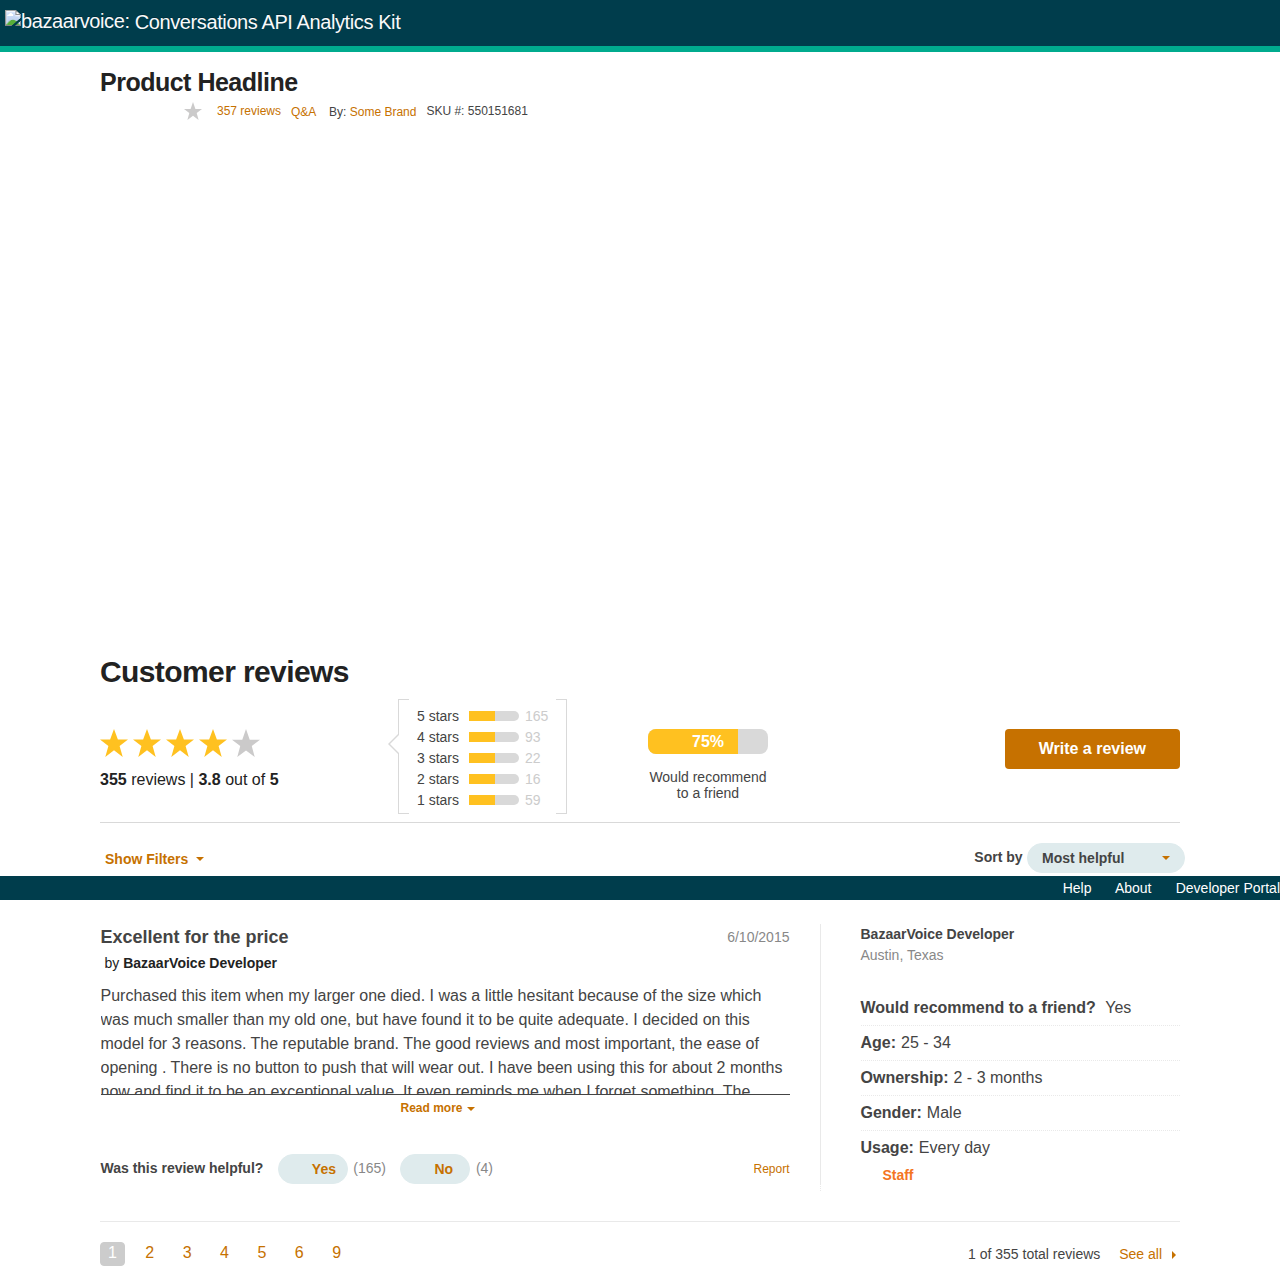
==== commit 6c963009: "Update examples for 'new analytics'" ====
--- a/index.html
+++ b/index.html
@@ -21,6 +21,8 @@
           ga('send', 'pageview');
 
         </script>
+        <!-- Load the BV scoutfile -->
+        <script src="https://apps.bazaarvoice.com/deployments/Agileville/main_site/production/en_US/bv.js"></script>
     </head>
     <body>
         <header>
@@ -28,7 +30,7 @@
                 <div class="container">
                     <h1>
                         <a class="brand" href="#top">
-                            <img src="images/logo.png" alt="bazaarvoice:"> 
+                            <img src="images/logo.png" alt="bazaarvoice:">
                             <span>Conversations API Analytics Kit</span>
                         </a>
                     </h1>
@@ -51,7 +53,7 @@
                                 </h1>
                                 <div class="product-subhead">
                                     <div class="product-subhead-section-stars">
-                                        <div class="stars hide-content display-inline-l"> 
+                                        <div class="stars hide-content display-inline-l">
                                             <a class="js-product-anchor display-block" href="#reviews" id="WMItemRevLnk">
                                                 <i class="star star-rated"></i>
                                                 <i class="star star-rated"></i>
@@ -59,11 +61,11 @@
                                                 <i class="star star-rated"></i>
                                                 <i class="star star-empty"></i>
                                                 <span class="visuallyhidden">4.0 stars</span>
-                                            </a> 
+                                            </a>
                                         </div>
                                     </div>
                                     <div class="product-subhead-section">
-                                        <a class="js-product-anchor" href="#reviews">355 reviews</a> <span class="visuallyhidden">ratings</span>
+                                        <a class="js-product-anchor" href="#reviews">357 reviews</a> <span class="visuallyhidden">ratings</span>
                                     </div>
                                     <div class="product-subhead-section hide-content display-inline-s">
                                         <a class="js-product-anchor" href="#qa" id="WMItemQALnk">Q&amp;A</a>
@@ -80,19 +82,17 @@
                                         <div class="Grid">
                                             <div class="Grid-col u-size-10-12-l js-hero-image-container" style="-webkit-user-select: none; -webkit-user-drag: none; -webkit-tap-highlight-color: rgba(0, 0, 0, 0); touch-action: none;">
                                                 <div class="product-images js-product-images">
-                                                    <div class="product-images-viewport js-viewport">                             
+                                                    <div class="product-images-viewport js-viewport">
                                                         <img src="images/beer.jpg" data-zoom-image="" alt="" style="height:100%;">
                                                     </div>
                                                 </div>
                                             </div>
-
                                         </div>
                                     </div>
                                 </div>
                             </div>
                         </div>
                     </div>
-                    
                 </div>
             </div>
             <div class="grid review-header">
@@ -118,7 +118,7 @@
                                             <i class="star star-rated"></i>
                                             <i class="star star-rated"></i>
                                             <i class="star star-empty"></i>
-                                            
+
                                             <span class="visuallyhidden">4.0 stars</span>
                                             <p class="heading-e">
                                                 <span itemprop="ratingCount">355</span> reviews | <span itemprop="ratingValue">3.8</span> out of <span itemprop="bestRating">5</span>
@@ -137,7 +137,7 @@
                                         </div>
                                         <div class="review-histogram pull-left">
                                             <div class="review-histogram-wrapper">
-                                                <div class="js-rating-filter rating-filter" data-value="rating:eq:5">
+                                                <div class="js-rating-filter rating-filter" data-value="rating:eq:5" bvEventType="filter">
                                                     <div class="meter-inline">
                                                         5 stars
                                                     </div>
@@ -188,11 +188,11 @@
                                                     <div class="chooser-option-current js-chooser-option-current" role="button" tabindex="0" aria-expanded="false">
                                                         Most helpful
                                                     </div>
-                                                    <button class="chooser-option js-chooser-option" type="button" data-chooser-value="helpful" tabindex="-1">Most helpful</button>
-                                                    <button class="chooser-option js-chooser-option" type="button" data-chooser-value="submission-desc" tabindex="-1">Newest to oldest</button>
-                                                    <button class="chooser-option js-chooser-option" type="button" data-chooser-value="submission-asc" tabindex="-1">Oldest to newest</button>
-                                                    <button class="chooser-option js-chooser-option" type="button" data-chooser-value="rating-desc" tabindex="-1">High to low rating</button>
-                                                    <button class="chooser-option js-chooser-option" type="button" data-chooser-value="rating-asc" tabindex="-1">Low to high rating</button>
+                                                    <button class="chooser-option js-chooser-option" type="button" data-chooser-value="helpful" bvEventType="sort" tabindex="-1">Most helpful</button>
+                                                    <button class="chooser-option js-chooser-option" type="button" data-chooser-value="submission-desc" bvEventType="sort" tabindex="-1">Newest to oldest</button>
+                                                    <button class="chooser-option js-chooser-option" type="button" data-chooser-value="submission-asc" bvEventType="sort" tabindex="-1">Oldest to newest</button>
+                                                    <button class="chooser-option js-chooser-option" type="button" data-chooser-value="rating-desc" bvEventType="sort" tabindex="-1">High to low rating</button>
+                                                    <button class="chooser-option js-chooser-option" type="button" data-chooser-value="rating-asc" bvEventType="sort" tabindex="-1">Low to high rating</button>
                                                 </div>
                                             </div><select class="js-selector js-reviews-sort chooser-alt chooser-fixed-width visuallyhidden" tabindex="-1" aria-hidden="true">
                                                 <option selected value="helpful">
@@ -224,7 +224,7 @@
                                 </div>
                             </div>
                             <div class="Grid-col u-size-3-12-m">
-                                <a href="#reviews" class="js-write-review btn pull-right" id="WMItemWriteReviewLnk">Write a review</a>
+                                <a href="#reviews" class="js-write-review btn pull-right" id="WMItemWriteReviewLnk" bvEventType="writeReview" data-value="review">Write a review</a>
                             </div>
                         </div>
                     </div>
@@ -234,16 +234,20 @@
                             <div class="Grid">
                                 <div class="Grid-col u-size-9-12-m review-filter-toggle-container">
                                     <div class="review-filter-toggle">
-                                        <a class="js-expander-toggle more-link" href="#" id="WMItemAgeShowFltrLnk">Show Filters</a>
+                                        <a class="js-expander-toggle more-link" bvEventType="expand-retract" data-value="more" href="#" id="WMItemAgeShowFltrLnk">Show Filters</a>
                                     </div>
                                 </div>
                                 <div class="Grid-col u-size-3-12-m review-sort">
                                     <label class="label font-semibold">Sort by</label>
                                     <div class="chooser js-chooser chooser-fixed-width chooser-alt" style="width: 148px;">
                                         <div class="chooser-option-list rendered">
-                                            <div class="chooser-option-current js-chooser-option-current" role="button" tabindex="0" aria-expanded="false">
+                                            <div class="chooser-option-current js-chooser-option-current" role="button" data-chooser-value="initial" bvEventType="sort" tabindex="0" aria-expanded="false">
                                                 Most helpful
-                                            </div><button class="chooser-option js-chooser-option" type="button" data-chooser-value="helpful" tabindex="-1">Most helpful</button><button class="chooser-option js-chooser-option" type="button" data-chooser-value="submission-desc" tabindex="-1">Newest to oldest</button><button class="chooser-option js-chooser-option" type="button" data-chooser-value="submission-asc" tabindex="-1">Oldest to newest</button><button class="chooser-option js-chooser-option" type="button" data-chooser-value="rating-desc" tabindex="-1">High to low rating</button><button class="chooser-option js-chooser-option" type="button" data-chooser-value="rating-asc" tabindex="-1">Low to high rating</button>
+                                            </div><button class="chooser-option js-chooser-option" type="button" data-chooser-value="helpful" bvEventType="sort" tabindex="-1">Most helpful</button>
+                                            <button class="chooser-option js-chooser-option" type="button" data-chooser-value="submission-desc" bvEventType="sort" tabindex="-1">Newest to oldest</button>
+                                            <button class="chooser-option js-chooser-option" type="button" data-chooser-value="submission-asc" bvEventType="sort" tabindex="-1">Oldest to newest</button>
+                                            <button class="chooser-option js-chooser-option" type="button" data-chooser-value="rating-desc" bvEventType="sort" tabindex="-1">High to low rating</button>
+                                            <button class="chooser-option js-chooser-option" type="button" data-chooser-value="rating-asc" bvEventType="sort" tabindex="-1">Low to high rating</button>
                                         </div>
                                     </div><select class="js-selector js-reviews-sort chooser-alt chooser-fixed-width visuallyhidden" tabindex="-1" aria-hidden="true">
                                         <option selected value="helpful">
@@ -274,26 +278,26 @@
                                             <div class="Grid-col u-size-6-12-m">
                                                 <ul class="block-list module">
                                                     <li class="option" data-filter="age:18-24">
-                                                        <input type="checkbox" name="age-1" id="age-1" value="contextdatavalue_age:18-24"> <label for="age-1">18-24</label>
+                                                        <input type="checkbox" bvEventType="filter" name="age-1" id="age-1" value="contextdatavalue_age:18-24"> <label for="age-1">18-24</label>
                                                     </li>
                                                     <li class="option" data-filter="age:25-34">
-                                                        <input type="checkbox" name="age-2" id="age-2" value="contextdatavalue_age:25-34"> <label for="age-2">25-34</label>
+                                                        <input type="checkbox" bvEventType="filter" name="age-2" id="age-2" value="contextdatavalue_age:25-34"> <label for="age-2">25-34</label>
                                                     </li>
                                                     <li class="option" data-filter="age:35-44">
-                                                        <input type="checkbox" name="age-3" id="age-3" value="contextdatavalue_age:35-44"> <label for="age-3">35-44</label>
+                                                        <input type="checkbox" bvEventType="filter" name="age-3" id="age-3" value="contextdatavalue_age:35-44"> <label for="age-3">35-44</label>
                                                     </li>
                                                 </ul>
                                             </div>
                                             <div class="Grid-col u-size-6-12-m">
                                                 <ul class="block-list module">
                                                     <li class="option" data-filter="age:45-54">
-                                                        <input type="checkbox" name="age-4" id="age-4" value="contextdatavalue_age:45-54"> <label for="age-4">45-54</label>
+                                                        <input type="checkbox" bvEventType="filter" name="age-4" id="age-4" value="contextdatavalue_age:45-54"> <label for="age-4">45-54</label>
                                                     </li>
                                                     <li class="option" data-filter="age:55-64">
-                                                        <input type="checkbox" name="age-5" id="age-5" value="contextdatavalue_age:55-64"> <label for="age-5">55-64</label>
+                                                        <input type="checkbox" bvEventType="filter" name="age-5" id="age-5" value="contextdatavalue_age:55-64"> <label for="age-5">55-64</label>
                                                     </li>
                                                     <li class="option" data-filter="age:65%2B">
-                                                        <input type="checkbox" name="age-6" id="age-6" value="contextdatavalue_age:65%2B"> <label for="age-6">65 and older</label>
+                                                        <input type="checkbox" bvEventType="filter" name="age-6" id="age-6" value="contextdatavalue_age:65%2B"> <label for="age-6">65 and older</label>
                                                     </li>
                                                 </ul>
                                             </div>
@@ -305,10 +309,10 @@
                                         </p>
                                         <ul class="block-list module js-reviews-filter js-gender-filter">
                                             <li class="option" data-filter="gender:male">
-                                                <input type="checkbox" name="gender-1" id="gender-1" value="contextdatavalue_gender:male"> <label for="gender-1">Male</label>
+                                                <input type="checkbox" bvEventType="filter" name="gender-1" id="gender-1" value="contextdatavalue_gender:male"> <label for="gender-1">Male</label>
                                             </li>
                                             <li class="option" data-filter="gender:female">
-                                                <input type="checkbox" name="gender-2" id="gender-2" value="contextdatavalue_gender:female"> <label for="gender-2">Female</label>
+                                                <input type="checkbox" bvEventType="filter" name="gender-2" id="gender-2" value="contextdatavalue_gender:female"> <label for="gender-2">Female</label>
                                             </li>
                                         </ul>
                                     </div>
@@ -338,16 +342,16 @@
                                             Purchased this item when my larger one died. I was a little hesitant because of the size which was much smaller than my old one, but have found it to be quite adequate. I decided on this model for 3 reasons. The reputable brand. The good reviews and most important, the ease of opening . There is no button to push that will wear out. I have been using this for about 2 months now and find it to be an exceptional value. It even reminds me when I forget something. The timer can be used at the same time you cook which was very nice to find. It heats quickly so quickly in fact I have found it takes much less time than my larger one did and have had to adjust the times on some things..it also cooks and heats more evenly. The control panel is flat. Easy to clean and is relatively quiet. Over all I am very pleased with the purchase. I will purchase it again if it is still available when I need another new one. I highly recommend this item. It is a great deal for the money. It also arrived 5 days ahead of schedule.
                                         </div>
                                         <div class="js-ellipsis-read-more ellipsis-read-more">
-                                            <a href="#" id="readMore">Read more</a>
+                                            <a href="#" id="readMore" bvEventType="expand-retract" data-value="more">Read more</a>
                                         </div>
                                     </div>
                                     <div class="btn-vote-group js-btn-vote-group customer-review-voting hide-content display-inline-block-m">
-                                        <span class="btn-vote-heading">Was this review helpful?</span> 
-                                        <button type="button" class="btn btn-vote js-btn-vote-yes" id="helpfulness-btn-yes"><i class="btn-vote-up"></i>Yes
-                                        </button> 
-                                        <span class="btn-vote-count">(<span class="js-vote-positive-count">165</span>)</span> <button type="button" class="btn btn-vote js-btn-vote-no" id="helpfulness-btn-no"><i class="btn-vote-down"></i>No</button> <span class="btn-vote-count">(<span class="js-vote-negative-count">4</span>)
-                                        </span> 
-                                        <button class="btn btn-link customer-review-report-btn js-btn-report pull-right" id="reports_btn"><i class="wmicon wmicon-flag"></i>&nbsp;Report
+                                        <span class="btn-vote-heading">Was this review helpful?</span>
+                                        <button type="button" class="btn btn-vote js-btn-vote-yes" bvEventType="votingHelpfulness" data-value="yes" id="helpfulness-btn-yes"><i class="btn-vote-up"></i>Yes
+                                        </button>
+                                        <span class="btn-vote-count">(<span class="js-vote-positive-count">165</span>)</span> <button type="button" class="btn btn-vote js-btn-vote-no" bvEventType="votingHelpfulness" data-value="no" id="helpfulness-btn-no"><i class="btn-vote-down"></i>No</button> <span class="btn-vote-count">(<span class="js-vote-negative-count">4</span>)
+                                        </span>
+                                        <button class="btn btn-link customer-review-report-btn js-btn-report pull-right" id="reports_btn" data-value="report" bvEventType="modal"><i class="wmicon wmicon-flag"></i>&nbsp;Report
                                         </button>
                                         <div class="pull-right hide-content thank-you-report js-thank-you-report">
                                             Thank you! You have successfully submitted feedback for this review.
@@ -392,7 +396,7 @@
                                         </div>
                                     </div>
                                     <div class="review-badges-container">
-                                        <div class="review-badge" id="badge">
+                                        <div class="review-badge" id="badge" bvEventType="modal" >
                                             <i class="wmicon wmicon-user"></i>
                                             Staff
                                         </div>
@@ -405,30 +409,30 @@
                                 <div class="paginator-list pull-left">
                                     <ul>
                                         <li>
-                                            <a href="#reviews" role="button" class="js-pagination link active" data-page="1">1</a>
-                                        </li>
-                                        <li>
-                                            <a href="#reviews" role="button" class="js-pagination link" data-page="2">2</a>
-                                        </li>
-                                        <li>
-                                            <a href="#reviews" role="button" class="js-pagination link" data-page="3">3</a>
-                                        </li>
-                                        <li>
-                                            <a href="#reviews" role="button" class="js-pagination link" data-page="4">4</a>
-                                        </li>
-                                        <li>
-                                            <a href="#reviews" role="button" class="js-pagination link" data-page="5">5</a>
-                                        </li>
-                                        <li>
-                                            <a href="#reviews" role="button" class="js-pagination link" data-page="6">6</a>
-                                        </li>
-                                        <li>
-                                            <a href="#reviews" role="button" class="js-pagination link" data-page="9">9</a>
+                                            <a href="#reviews" role="button" class="js-pagination link active" bvEventType="pagination" data-page="1">1</a>
+                                        </li>
+                                        <li>
+                                            <a href="#reviews" role="button" class="js-pagination link" bvEventType="pagination" data-page="2">2</a>
+                                        </li>
+                                        <li>
+                                            <a href="#reviews" role="button" class="js-pagination link" bvEventType="pagination" data-page="3">3</a>
+                                        </li>
+                                        <li>
+                                            <a href="#reviews" role="button" class="js-pagination link" bvEventType="pagination" data-page="4">4</a>
+                                        </li>
+                                        <li>
+                                            <a href="#reviews" role="button" class="js-pagination link" bvEventType="pagination" data-page="5">5</a>
+                                        </li>
+                                        <li>
+                                            <a href="#reviews" role="button" class="js-pagination link" bvEventType="pagination" data-page="6">6</a>
+                                        </li>
+                                        <li>
+                                            <a href="#reviews" role="button" class="js-pagination link" bvEventType="pagination" data-page="9">9</a>
                                         </li>
                                     </ul>
                                 </div>
                                 <div class="review-stats copy-small pull-right">
-                                    <span>1 of 355 total reviews</span> <a href="#reviews" class="js-reviews-see-all arrow-link" id="WMItemSeeAllRevLnk">See all</a>
+                                    <span>1 of 355 total reviews</span> <a href="#reviews" class="js-reviews-see-all arrow-link" bvEventType="pagination" data-page="seeAll" id="WMItemSeeAllRevLnk">See all</a>
                                 </div>
                             </div>
                         </div>
@@ -447,9 +451,7 @@
             </div>
         </footer>
         <script src="https://ajax.googleapis.com/ajax/libs/jquery/2.1.3/jquery.min.js" type="text/javascript"></script>
-        <script type="text/javascript" src="https://magpie-static.ugc.bazaarvoice.com/magpie-api/1.4/bvAnalyticsAPITracker.min.js.gz"></script>       
         <script type="text/javascript" src="js/main.js"></script>
-        
- 
+        <script type="text/javascript" src="js/pdp-analytics.js"></script>
     </body>
 </html>
